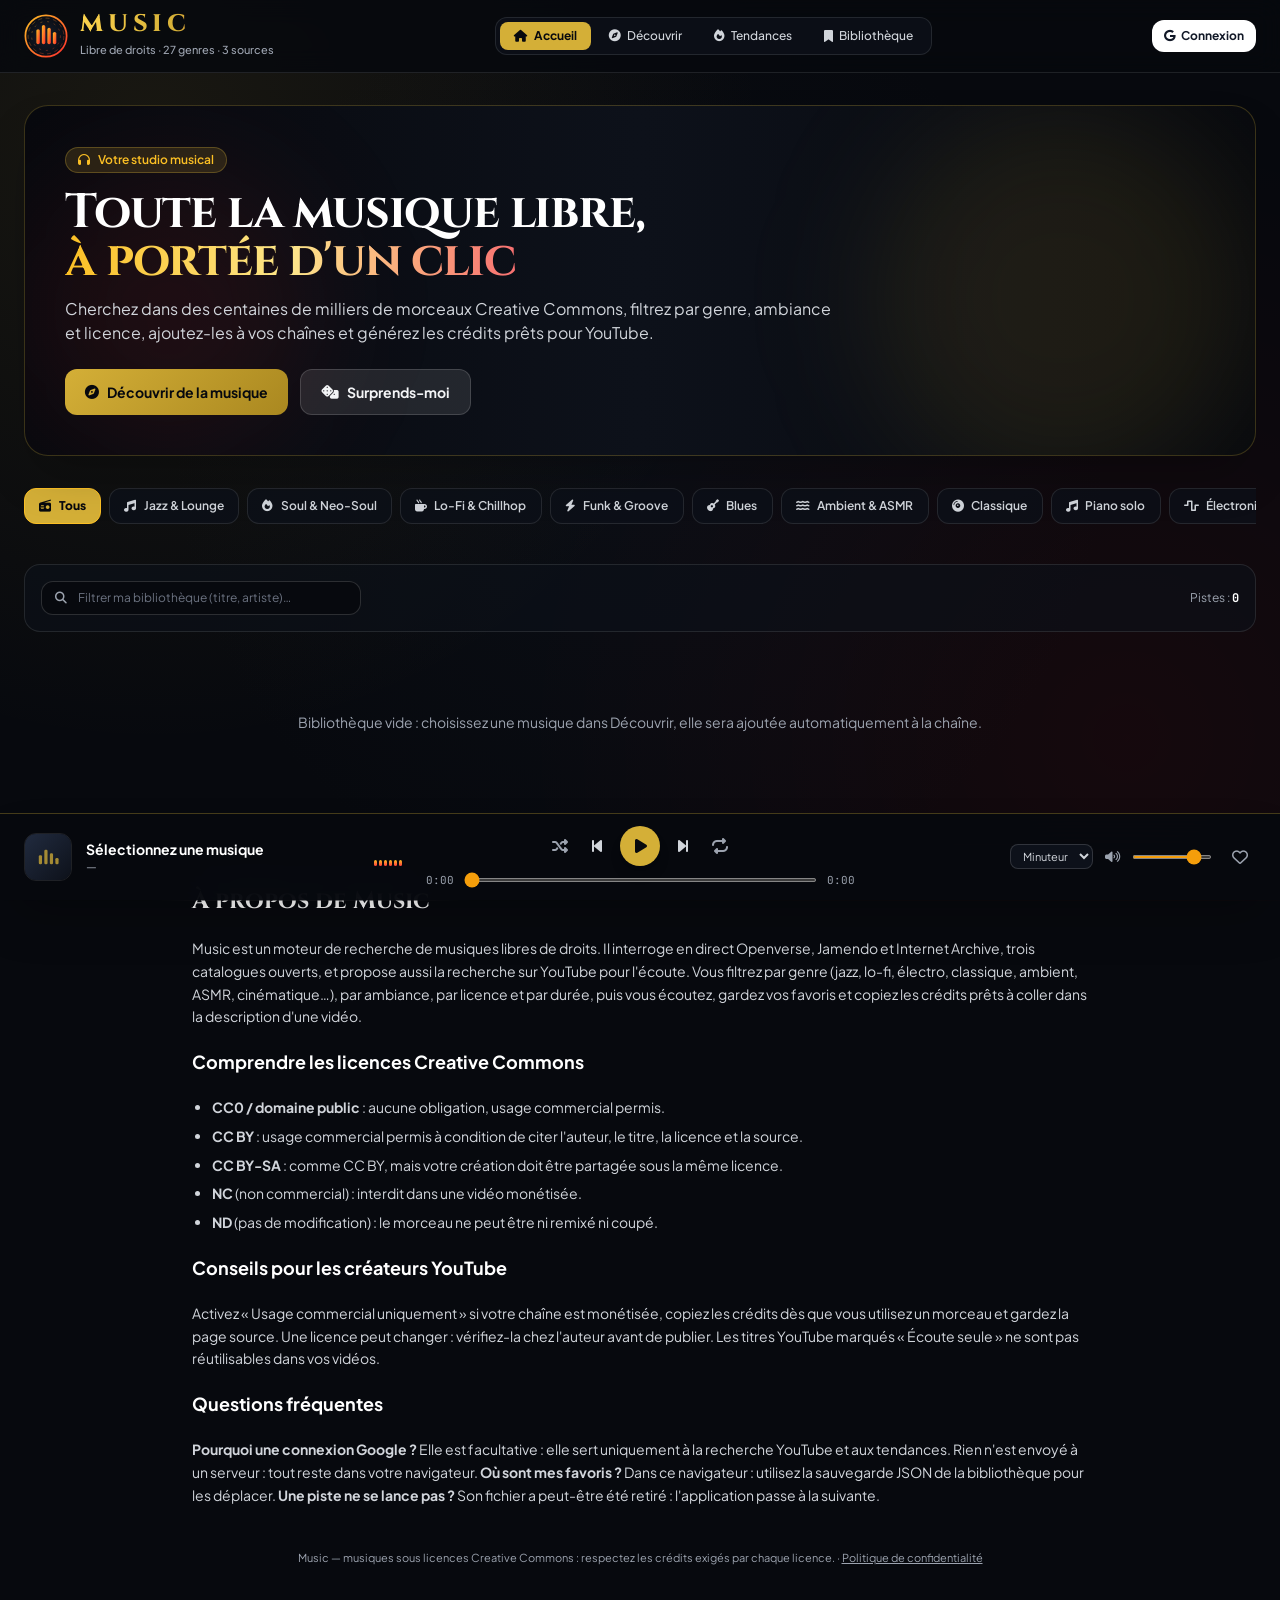
==== index.html @ f610d548 "Add files via upload" ====
<!DOCTYPE html>
<html lang="fr" class="dark">
<head>
<meta charset="UTF-8">
<meta name="viewport" content="width=device-width, initial-scale=1.0">
<meta name="google-adsense-account" content="ca-pub-3266873353292561">
<title>Music — Hub musical sans droits</title>
<meta name="description" content="Music : recherche pro de musiques libres de droits (Openverse, Jamendo, Internet Archive), 27 genres, bibliothèque, crédits YouTube et gestion de chaînes.">
<link rel="canonical" href="https://haykellaouiti-collab.github.io/music/">
<meta property="og:type" content="website">
<meta property="og:title" content="Music — Hub musical sans droits">
<meta property="og:description" content="Recherche de musiques libres de droits en français, arabe et anglais : Openverse, Jamendo, Internet Archive, crédits YouTube prêts à copier.">
<meta property="og:url" content="https://haykellaouiti-collab.github.io/music/">
<link rel="icon" href="data:image/svg+xml,%3Csvg xmlns='http://www.w3.org/2000/svg' viewBox='0 0 64 64'%3E%3Cdefs%3E%3ClinearGradient id='g' x1='0' y1='0' x2='1' y2='1'%3E%3Cstop offset='0' stop-color='%23FBBF24'/%3E%3Cstop offset='1' stop-color='%23FF2D2D'/%3E%3C/linearGradient%3E%3C/defs%3E%3Ccircle cx='32' cy='32' r='30' fill='%230D111A' stroke='url(%23g)' stroke-width='4'/%3E%3Crect x='19' y='28' width='5' height='16' rx='2.5' fill='url(%23g)'/%3E%3Crect x='29.5' y='18' width='5' height='26' rx='2.5' fill='url(%23g)'/%3E%3Crect x='40' y='24' width='5' height='20' rx='2.5' fill='url(%23g)'/%3E%3C/svg%3E">
<link rel="stylesheet" href="tailwind.css">
<link rel="preconnect" href="https://fonts.googleapis.com">
<link rel="preconnect" href="https://fonts.gstatic.com" crossorigin>
<link href="https://fonts.googleapis.com/css2?family=Cinzel:wght@600;700;800&family=JetBrains+Mono:wght@400;500;600&family=Plus+Jakarta+Sans:wght@300;400;500;600;700;800&display=swap" rel="stylesheet">
<link rel="stylesheet" href="https://cdnjs.cloudflare.com/ajax/libs/font-awesome/6.5.1/css/all.min.css">
<script src="https://accounts.google.com/gsi/client" async defer></script>
<style>
body{background-color:#07090E;color:#F3F4F6;
  background-image:radial-gradient(circle at 12% 15%,rgba(212,175,55,.09) 0%,transparent 45%),radial-gradient(circle at 88% 82%,rgba(255,0,0,.06) 0%,transparent 45%),radial-gradient(circle at 50% 50%,rgba(30,41,59,.15) 0%,transparent 60%);
  background-attachment:fixed;}
.glass-card{background:rgba(22,29,43,.75);backdrop-filter:blur(14px);-webkit-backdrop-filter:blur(14px);border:1px solid rgba(255,255,255,.08);transition:all .25s ease}
.glass-card:hover{border-color:rgba(212,175,55,.4);transform:translateY(-2px);box-shadow:0 15px 35px -10px rgba(0,0,0,.7)}
.glass-card.is-current{border-color:rgba(212,175,55,.7);box-shadow:0 0 0 1px rgba(212,175,55,.35),0 15px 35px -10px rgba(212,175,55,.2)}
.btn-youtube{background:linear-gradient(135deg,#FF0000,#C80000);box-shadow:0 4px 15px rgba(255,0,0,.25);transition:all .2s}
.btn-youtube:hover{background:linear-gradient(135deg,#FF1A1A,#E00000);transform:scale(1.02)}
.btn-gold{background:linear-gradient(135deg,#D4AF37,#AA8820);color:#07090E;transition:all .2s}
.btn-gold:hover{filter:brightness(1.1);transform:translateY(-1px)}
::-webkit-scrollbar{width:6px;height:6px}::-webkit-scrollbar-track{background:#07090E}::-webkit-scrollbar-thumb{background:#212B3F;border-radius:9999px}::-webkit-scrollbar-thumb:hover{background:#D4AF37}
.noscroll{scrollbar-width:none}.noscroll::-webkit-scrollbar{display:none}
/* Logo animé */
.logo-disc{animation:spin 9s linear infinite;transform-origin:32px 32px}
.playing .logo-disc{animation-duration:2.4s}
.eq-bar{transform-box:fill-box;transform-origin:center bottom;animation:eq 1.1s ease-in-out infinite}
.eq-bar:nth-child(2){animation-delay:.2s}.eq-bar:nth-child(3){animation-delay:.45s}.eq-bar:nth-child(4){animation-delay:.1s}
@keyframes spin{to{transform:rotate(360deg)}}
@keyframes eq{0%,100%{transform:scaleY(.35)}50%{transform:scaleY(1)}}
/* Visualiseur */
.viz{display:flex;align-items:flex-end;gap:2px;height:18px}
.viz i{display:block;width:3px;border-radius:2px;background:linear-gradient(#FBBF24,#FF3B3B);height:30%;animation:eq 1s ease-in-out infinite;animation-play-state:paused}
.viz i:nth-child(2n){animation-duration:.8s}.viz i:nth-child(3n){animation-duration:1.3s}.viz i:nth-child(4n){animation-delay:.25s}
.is-playing .viz i{animation-play-state:running}
.skeleton{background:linear-gradient(90deg,#161D2B 25%,#212B3F 50%,#161D2B 75%);background-size:200% 100%;animation:sk 1.3s infinite}
@keyframes sk{to{background-position:-200% 0}}
.fade-in{animation:fi .35s ease both}@keyframes fi{from{opacity:0;transform:translateY(8px)}to{opacity:1;transform:none}}
.chip{padding:.5rem .9rem;border-radius:.75rem;font-size:.75rem;font-weight:600;white-space:nowrap;display:inline-flex;align-items:center;gap:.45rem;cursor:pointer;border:1px solid rgba(255,255,255,.1);background:rgba(13,17,26,.8);color:#d1d5db;transition:all .2s}
.chip:hover{color:#fff;border-color:rgba(212,175,55,.45)}
.chip.on{background:#D4AF37;border-color:#FBBF24;color:#07090E;font-weight:800}
.chip.mood.on{background:#FF3B3B;border-color:#FF6B6B;color:#fff}
.pill{font-size:.7rem;padding:.35rem .7rem;border-radius:9999px;border:1px solid rgba(255,255,255,.12);cursor:pointer;display:inline-flex;align-items:center;gap:.4rem;color:#d1d5db}
.pill.on{background:rgba(16,185,129,.15);border-color:rgba(16,185,129,.5);color:#6ee7b7}
input[type=range]{accent-color:#f59e0b}
</style>
</head>
<body class="min-h-screen flex flex-col antialiased selection:bg-gold-500 selection:text-obsidian-950 pb-32">

<div id="toast-container" class="fixed top-24 right-5 z-[90] flex flex-col gap-2 max-w-sm w-full pointer-events-none px-4 sm:px-0"></div>

<!-- HEADER -->
<header class="sticky top-0 z-40 border-b border-white/10 bg-obsidian-950/85 backdrop-blur-md">
  <div class="max-w-7xl mx-auto px-4 sm:px-6 py-3 flex items-center justify-between gap-4">
    <div class="flex items-center gap-3 shrink-0" id="brand">
      <svg id="logo" class="w-11 h-11" viewBox="0 0 64 64" aria-label="Logo Music">
        <defs>
          <linearGradient id="lg" x1="0" y1="0" x2="1" y2="1"><stop offset="0" stop-color="#FBBF24"/><stop offset="1" stop-color="#FF2D2D"/></linearGradient>
          <radialGradient id="lbg" cx=".5" cy=".5" r=".6"><stop offset="0" stop-color="#161D2B"/><stop offset="1" stop-color="#07090E"/></radialGradient>
        </defs>
        <circle cx="32" cy="32" r="30" fill="url(#lbg)" stroke="url(#lg)" stroke-width="2.5"/>
        <g class="logo-disc" fill="none" stroke="url(#lg)" stroke-opacity=".45" stroke-width="1">
          <circle cx="32" cy="32" r="26" stroke-dasharray="6 5"/><circle cx="32" cy="32" r="21" stroke-dasharray="3 7"/>
        </g>
        <g fill="url(#lg)">
          <rect class="eq-bar" x="18" y="22" width="5" height="22" rx="2.5"/>
          <rect class="eq-bar" x="26" y="16" width="5" height="28" rx="2.5"/>
          <rect class="eq-bar" x="34" y="20" width="5" height="24" rx="2.5"/>
          <rect class="eq-bar" x="42" y="26" width="5" height="18" rx="2.5"/>
        </g>
      </svg>
      <div>
        <span class="font-display font-extrabold text-2xl tracking-[0.2em] text-transparent bg-clip-text bg-gradient-to-r from-gold-300 via-gold-500 to-red-500 block leading-none">MUSIC</span>
        <span class="text-[11px] text-gray-400 font-medium">Libre de droits · 27 genres · 3 sources</span>
      </div>
    </div>

    <nav id="nav-desktop" class="hidden md:flex items-center gap-1 p-1 bg-obsidian-900/80 border border-white/10 rounded-xl"></nav>

    <div class="flex items-center gap-2.5 shrink-0">
      <div id="admin-actions" class="hidden items-center gap-2.5">
        <div class="hidden lg:flex flex-col text-right pr-2 border-r border-white/10">
          <span class="text-[10px] text-gray-400 uppercase tracking-wider">Écoutes</span>
          <span class="font-mono text-xs font-bold text-emerald-400" id="header-subs-total">0</span>
        </div>
        <button onclick="openChannelModal()" class="btn-gold px-3 py-2 rounded-xl text-xs font-bold flex items-center gap-1.5">
          <i class="fa-solid fa-plus" aria-hidden="true"></i><span class="hidden sm:inline">Chaîne</span>
        </button>
      </div>
      <div id="user-area" class="hidden items-center gap-2"></div>
    </div>
  </div>
  <div id="nav-mobile" class="md:hidden flex items-center justify-around border-t border-white/10 px-2 py-2 bg-obsidian-950 text-xs"></div>
</header>

<main class="flex-grow max-w-7xl w-full mx-auto px-4 sm:px-6 py-8">

<!-- ACCUEIL -->
<section id="tab-home" class="space-y-8">
  <div class="relative rounded-3xl p-6 sm:p-10 border border-gold-500/25 bg-gradient-to-r from-obsidian-950 via-obsidian-900 to-obsidian-950 overflow-hidden shadow-2xl">
    <div class="absolute top-0 right-0 w-96 h-96 bg-gold-500/10 rounded-full blur-3xl pointer-events-none"></div>
    <div class="absolute bottom-0 left-0 w-72 h-72 bg-red-600/10 rounded-full blur-3xl pointer-events-none"></div>
    <div class="relative z-10 max-w-3xl">
      <div class="inline-flex items-center gap-2 px-3 py-1 rounded-full bg-gold-500/15 border border-gold-500/30 text-gold-400 text-xs font-semibold mb-4"><i class="fa-solid fa-headphones" aria-hidden="true"></i> Votre studio musical</div>
      <h1 class="font-display text-3xl sm:text-5xl font-bold text-white tracking-tight leading-tight mb-3">Toute la musique libre,<br><span class="text-transparent bg-clip-text bg-gradient-to-r from-gold-400 via-amber-200 to-red-400">à portée d'un clic</span></h1>
      <p class="text-gray-300 text-sm sm:text-base leading-relaxed mb-6">Cherchez dans des centaines de milliers de morceaux Creative Commons, filtrez par genre, ambiance et licence, ajoutez-les à vos chaînes et générez les crédits prêts pour YouTube.</p>
      <div class="flex flex-wrap gap-3">
        <button onclick="switchTab('discover')" class="btn-gold px-5 py-3 rounded-xl text-sm font-bold flex items-center gap-2"><i class="fa-solid fa-compass" aria-hidden="true"></i> Découvrir de la musique</button>
        <button onclick="surpriseMe()" class="px-5 py-3 rounded-xl text-sm font-bold flex items-center gap-2 bg-white/10 hover:bg-white/15 border border-white/15"><i class="fa-solid fa-dice" aria-hidden="true"></i> Surprends-moi</button>
      </div>
    </div>
  </div>

  <div class="flex items-center gap-2 overflow-x-auto pb-2 noscroll" id="home-genres"></div>

  <div class="flex flex-col sm:flex-row items-center justify-between gap-4 p-4 rounded-2xl bg-obsidian-900/60 border border-white/10">
    <div class="relative w-full sm:w-80">
      <i class="fa-solid fa-magnifying-glass text-gray-400 absolute left-3.5 top-1/2 -translate-y-1/2 text-xs" aria-hidden="true"></i>
      <input id="home-search" aria-label="Filtrer ma bibliothèque" type="text" oninput="renderHome()" placeholder="Filtrer ma bibliothèque (titre, artiste)…" class="w-full pl-9 pr-4 py-2 rounded-xl bg-obsidian-950 border border-white/15 text-white placeholder-gray-500 text-xs focus:outline-none focus:border-gold-500">
    </div>
    <div class="flex items-center gap-4 text-xs text-gray-400">
      <span>Pistes : <strong class="text-white font-mono" id="home-count">0</strong></span>
      <button id="home-online-btn" onclick="exploreGenreOnline()" class="btn-gold px-3 py-1.5 rounded-lg font-bold text-[11px]"><i class="fa-solid fa-earth-europe mr-1" aria-hidden="true"></i> Explorer ce genre en ligne</button>
    </div>
  </div>
  <div id="home-grid" class="grid grid-cols-1 md:grid-cols-2 lg:grid-cols-3 gap-6"></div>
</section>

<!-- DÉCOUVRIR -->
<section id="tab-discover" class="hidden space-y-6">
  <div class="rounded-3xl p-6 sm:p-8 border border-white/10 bg-obsidian-900/80 space-y-5">
    <div class="flex flex-col md:flex-row md:items-end justify-between gap-4">
      <div>
        <div class="inline-flex items-center gap-2 px-3 py-1 rounded-full bg-emerald-500/15 border border-emerald-500/30 text-emerald-400 text-xs font-semibold mb-2"><i class="fa-solid fa-globe" aria-hidden="true"></i> Recherche multi-sources en direct</div>
        <h2 class="font-display text-2xl sm:text-3xl font-bold text-white">Découvrir</h2>
        <p class="text-xs text-gray-400 mt-1">Les résultats viennent en direct des catalogues ouverts. Vérifiez toujours la licence avant publication.</p>
      </div>
      <div class="flex gap-2">
        <button onclick="surpriseMe()" class="px-4 py-2.5 rounded-xl text-xs font-bold bg-white/10 hover:bg-white/15 border border-white/15 flex items-center gap-2"><i class="fa-solid fa-dice" aria-hidden="true"></i> Surprends-moi</button>
        <button onclick="openYTMusic()" class="px-4 py-2.5 rounded-xl text-xs font-bold bg-red-600/15 hover:bg-red-600 text-red-400 hover:text-white border border-red-500/30 flex items-center gap-2"><i class="fa-brands fa-youtube" aria-hidden="true"></i> Ouvrir dans YouTube Music</button>
        <button onclick="openImportModal()" class="btn-gold px-4 py-2.5 rounded-xl font-bold text-xs flex items-center gap-2"><i class="fa-solid fa-link" aria-hidden="true"></i> Importer une URL</button>
      </div>
    </div>

    <form onsubmit="event.preventDefault();runSearch(true)" class="flex gap-2">
      <div class="relative flex-1">
        <i class="fa-solid fa-magnifying-glass text-gray-400 absolute left-4 top-1/2 -translate-y-1/2 text-sm" aria-hidden="true"></i>
        <input id="q" aria-label="Rechercher une musique" type="search" list="q-hist" autocomplete="off" placeholder="Instrument, ambiance, artiste, titre… (ex : piano rain, saxophone, 80s synth)" class="w-full pl-11 pr-4 py-3.5 rounded-2xl bg-obsidian-950 border border-white/15 text-white placeholder-gray-500 text-sm focus:outline-none focus:border-gold-500">
        <datalist id="q-hist"></datalist>
      </div>
      <button class="btn-gold px-6 rounded-2xl font-bold text-sm flex items-center gap-2"><i class="fa-solid fa-magnifying-glass" aria-hidden="true"></i><span class="hidden sm:inline">Rechercher</span></button>
    </form>

    <div>
      <div class="text-[10px] uppercase tracking-wider text-gray-400 mb-2 font-semibold">Langue des chansons</div>
      <div id="lang-chips" class="flex flex-wrap gap-2"></div>
    </div>
    <div>
      <div class="text-[10px] uppercase tracking-wider text-gray-400 mb-2 font-semibold">Genres</div>
      <div id="genre-chips" class="flex flex-wrap gap-2"></div>
    </div>
    <div>
      <div class="text-[10px] uppercase tracking-wider text-gray-400 mb-2 font-semibold">Ambiances</div>
      <div id="mood-chips" class="flex flex-wrap gap-2"></div>
    </div>

    <div class="grid grid-cols-2 md:grid-cols-5 gap-3 pt-4 border-t border-white/10 items-end">
      <label class="text-[11px] text-gray-400">Licence
        <select id="f-license" onchange="applyFilters()" class="mt-1 w-full px-3 py-2 rounded-xl bg-obsidian-950 border border-white/15 text-white text-xs">
          <option value="all">Toutes (CC)</option><option value="cc0">CC0 / Domaine public</option><option value="by">CC BY</option><option value="by-sa">CC BY-SA</option>
        </select></label>
      <label class="text-[11px] text-gray-400">Durée min.
        <select id="f-dur" onchange="applyFilters()" class="mt-1 w-full px-3 py-2 rounded-xl bg-obsidian-950 border border-white/15 text-white text-xs">
          <option value="0">Toutes</option><option value="60">&gt; 1 min</option><option value="180">&gt; 3 min</option><option value="600">&gt; 10 min</option><option value="1800">&gt; 30 min</option>
        </select></label>
      <label class="text-[11px] text-gray-400">Tri
        <select id="f-sort" onchange="applyFilters()" class="mt-1 w-full px-3 py-2 rounded-xl bg-obsidian-950 border border-white/15 text-white text-xs">
          <option value="rel">Pertinence (mixte)</option><option value="dur-desc">Plus longs</option><option value="dur-asc">Plus courts</option><option value="title">Titre A→Z</option>
        </select></label>
      <label class="flex items-center gap-2 text-[11px] text-gray-300 cursor-pointer md:col-span-1"><input id="f-commercial" type="checkbox" checked onchange="runSearch(true)" class="rounded"> Usage commercial uniquement <span class="text-gray-400">(décochez pour inclure l'écoute seule sur YouTube)</span></label>
      <div class="flex flex-wrap gap-2 justify-end" id="source-pills"></div>
    </div>
    <details class="text-xs text-gray-400">
      <summary class="cursor-pointer text-gold-400 font-semibold">Réglages des sources (clé Jamendo optionnelle)</summary>
      <div class="mt-3 grid md:grid-cols-2 gap-3">
        <label>Jamendo client_id (gratuit sur developer.jamendo.com)
          <input id="jamendo-key" type="text" placeholder="ex : 1a2b3c4d" onchange="saveSettings()" class="mt-1 w-full px-3 py-2 rounded-xl bg-obsidian-950 border border-white/15 text-white text-xs font-mono"></label>
        <p class="text-[11px] leading-relaxed self-end">Openverse et Internet Archive marchent sans clé. Jamendo ajoute des milliers de morceaux d'artistes indépendants, mais exige une clé, et son usage commercial (chaîne monétisée) demande une licence Jamendo : source désactivée par défaut. Le quota anonyme d'Openverse est limité : en cas d'erreur 429, patientez une minute.</p>
      </div>
    </details>
  </div>

  <div class="flex items-center justify-between text-xs text-gray-400"><div id="search-status">Lancez une recherche ou choisissez un genre.</div><div id="result-count" class="font-mono"></div></div>
  <div id="discover-grid" class="grid grid-cols-1 md:grid-cols-2 xl:grid-cols-3 gap-4"></div>
  <div class="text-center"><button id="more-btn" onclick="runSearch(false)" class="hidden px-6 py-3 rounded-xl bg-white/10 hover:bg-white/15 border border-white/15 text-sm font-bold"><i class="fa-solid fa-angles-down mr-2" aria-hidden="true"></i> Charger plus de résultats</button></div>
</section>

<!-- TENDANCES (écoute et visionnage uniquement) -->
<section id="tab-trending" class="hidden space-y-6">
  <div class="rounded-3xl p-6 sm:p-8 border border-white/10 bg-obsidian-900/80 space-y-4">
    <div class="inline-flex items-center gap-2 px-3 py-1 rounded-full bg-sky-500/15 border border-sky-500/30 text-sky-300 text-xs font-semibold"><i class="fa-solid fa-eye" aria-hidden="true"></i> Écoute et visionnage uniquement</div>
    <h2 class="font-display text-2xl sm:text-3xl font-bold text-white">Musiques tendance</h2>
    <p class="text-xs text-gray-400 max-w-3xl">Les titres les plus écoutés du moment sur YouTube, par langue. Ils sont lus dans le lecteur officiel YouTube : ils ne sont jamais ajoutés à vos chaînes ni à votre bibliothèque, et ne peuvent pas être réutilisés dans vos vidéos.</p>
    <div id="trend-lang" class="flex flex-wrap gap-2"></div>
  </div>
  <div id="trend-status" class="text-xs text-gray-400"></div>
  <div id="trend-grid" class="grid grid-cols-1 md:grid-cols-2 xl:grid-cols-3 gap-4"></div>
  <div class="text-center"><button id="trend-more" onclick="loadTrending(false)" class="hidden px-6 py-3 rounded-xl bg-white/10 hover:bg-white/15 border border-white/15 text-sm font-bold"><i class="fa-solid fa-angles-down mr-2" aria-hidden="true"></i> Charger plus</button></div>
</section>

<!-- BIBLIOTHÈQUE -->
<section id="tab-library" class="hidden space-y-6">
  <div class="rounded-3xl p-6 sm:p-8 border border-white/10 bg-obsidian-900/80">
    <div class="flex flex-col md:flex-row md:items-center justify-between gap-4">
      <div>
        <h2 class="font-display text-2xl sm:text-3xl font-bold text-white">Ma Bibliothèque</h2>
        <p class="text-xs text-gray-400 mt-1">Favoris, pistes placées dans vos chaînes, crédits et sauvegarde.</p>
      </div>
      <div class="flex flex-wrap gap-2">
        <button onclick="copyAllCredits()" class="btn-gold px-4 py-2.5 rounded-xl text-xs font-bold"><i class="fa-solid fa-copy mr-1.5" aria-hidden="true"></i> Crédits YouTube</button>
        <button onclick="exportBackup()" class="px-4 py-2.5 rounded-xl text-xs font-bold bg-white/10 hover:bg-white/15"><i class="fa-solid fa-download mr-1.5" aria-hidden="true"></i> Sauvegarde JSON</button>
        <label class="px-4 py-2.5 rounded-xl text-xs font-bold bg-white/10 hover:bg-white/15 cursor-pointer"><i class="fa-solid fa-upload mr-1.5" aria-hidden="true"></i> Restaurer<input type="file" accept="application/json" class="hidden" onchange="importBackup(this)"></label>
      </div>
    </div>
    <div class="flex gap-2 mt-5" id="lib-tabs"></div>
  </div>
  <div id="library-grid" class="grid grid-cols-1 md:grid-cols-2 xl:grid-cols-3 gap-4"></div>
</section>

<!-- CHAÎNES -->
<section id="tab-channels" class="hidden space-y-8">
  <div class="rounded-3xl p-6 sm:p-8 border border-white/10 bg-obsidian-900/80">
    <div class="flex flex-col md:flex-row md:items-center justify-between gap-4 pb-6 border-b border-white/10">
      <div>
        <h2 class="font-display text-2xl sm:text-3xl font-bold text-white">Mes Chaînes YouTube</h2>
        <p class="text-xs text-gray-300 mt-1 max-w-2xl">Le paramètre <code class="text-gold-400 bg-black/40 px-1 rounded font-mono text-[11px]">?sub_confirmation=1</code> est ajouté automatiquement aux liens.</p>
      </div>
      <button onclick="openChannelModal()" class="btn-gold font-bold text-xs px-4 py-2.5 rounded-xl flex items-center gap-2"><i class="fa-solid fa-plus" aria-hidden="true"></i> Ajouter une chaîne</button>
    </div>
    <div class="grid grid-cols-1 sm:grid-cols-3 gap-4 mt-6">
      <div class="p-4 rounded-2xl bg-obsidian-950/70 border border-white/10"><span class="text-[10px] text-gray-400 uppercase tracking-wider block">Chaînes</span><span class="text-2xl font-bold font-mono text-white" id="kpi-channel-count">0</span></div>
      <div class="p-4 rounded-2xl bg-obsidian-950/70 border border-white/10"><span class="text-[10px] text-gray-400 uppercase tracking-wider block">Vidéos lancées</span><span class="text-2xl font-bold font-mono text-emerald-400" id="kpi-subs-gained">+0</span></div>
      <div class="p-4 rounded-2xl bg-obsidian-950/70 border border-white/10"><span class="text-[10px] text-gray-400 uppercase tracking-wider block">Audience estimée</span><span class="text-2xl font-bold font-mono text-gold-400" id="kpi-audience-total">0</span></div>
    </div>
  </div>
  <div class="rounded-3xl p-6 sm:p-8 border border-gold-500/30 bg-obsidian-900/80 space-y-5">
    <div>
      <h3 class="font-display text-xl font-bold text-white">Réglages du réseau (administrateur)</h3>
      <p class="text-xs text-gray-400 mt-1">Ces réglages sont enregistrés dans ce navigateur. Pour qu'ils s'appliquent à vos visiteurs, cliquez sur « Exporter la configuration » et déposez <code class="text-gold-400">music_config.json</code> à côté de la page.</p>
    </div>
    <div class="grid md:grid-cols-2 gap-4 text-xs text-gray-300">
      <label>Client ID Google OAuth
        <input id="cfg-client" placeholder="1234567890-abc.apps.googleusercontent.com" class="mt-1 w-full px-3 py-2.5 rounded-xl bg-obsidian-950 border border-white/15 text-white font-mono text-[11px]"></label>
      <label>E-mails administrateurs (séparés par des virgules)
        <input id="cfg-admins" placeholder="vous@gmail.com" class="mt-1 w-full px-3 py-2.5 rounded-xl bg-obsidian-950 border border-white/15 text-white text-xs"></label>
      <label>Chaîne cible : celle où s'intègrent les musiques choisies
        <select id="cfg-target" class="mt-1 w-full px-3 py-2.5 rounded-xl bg-obsidian-950 border border-white/15 text-white text-xs"></select></label>
      <label>Vidéo de la chaîne proposée à chaque choix (URL ou ID)
        <input id="cfg-video" placeholder="https://www.youtube.com/watch?v=…" class="mt-1 w-full px-3 py-2.5 rounded-xl bg-obsidian-950 border border-white/15 text-white text-xs"></label>
      <label>Clé API YouTube (facultatif, restreinte à votre domaine)
        <input id="cfg-ytkey" class="mt-1 w-full px-3 py-2.5 rounded-xl bg-obsidian-950 border border-white/15 text-white font-mono text-[11px]"></label>
      <label>AdSense : ID éditeur (ca-pub-…)
        <input id="cfg-adpub" placeholder="ca-pub-1234567890123456" class="mt-1 w-full px-3 py-2.5 rounded-xl bg-obsidian-950 border border-white/15 text-white font-mono text-[11px]"></label>
      <label>AdSense : ID du bloc d'annonce (slot)
        <input id="cfg-adslot" placeholder="1234567890" class="mt-1 w-full px-3 py-2.5 rounded-xl bg-obsidian-950 border border-white/15 text-white font-mono text-[11px]"></label>
      <label class="flex items-center gap-2"><input id="cfg-login" type="checkbox" class="rounded"> Connexion Google obligatoire <span class="text-amber-300">(déconseillé : AdSense ne verrait que la porte d'accès)</span></label>
      <label class="flex items-center gap-2"><input id="cfg-sub" type="checkbox" class="rounded"> Abonnement au réseau obligatoire <span class="text-amber-300">(déconseillé : interdit par les règles de l'API YouTube)</span></label>
    </div>
    <div class="flex flex-wrap gap-3">
      <button onclick="saveConfig()" class="btn-gold px-5 py-2.5 rounded-xl text-xs font-bold"><i class="fa-solid fa-floppy-disk mr-1.5" aria-hidden="true"></i> Enregistrer</button>
      <button onclick="exportConfig()" class="bg-emerald-600 hover:bg-emerald-500 text-white px-5 py-2.5 rounded-xl text-xs font-bold"><i class="fa-solid fa-file-export mr-1.5" aria-hidden="true"></i> Exporter la configuration</button>
    </div>
    <details class="text-xs text-gray-400"><summary class="cursor-pointer text-gold-400 font-semibold">Comment obtenir le Client ID Google ?</summary>
      <ol class="list-decimal ml-5 mt-2 space-y-1 leading-relaxed">
        <li>Console Google Cloud → créer un projet → « API et services » → activer <b>YouTube Data API v3</b>.</li>
        <li>Écran de consentement OAuth → ajouter le champ d'application <code>.../auth/youtube</code> (sensible).</li>
        <li>Identifiants → créer un « ID client OAuth » de type <b>Application Web</b>, avec pour origine JavaScript autorisée l'adresse exacte de votre site (https://… ou http://localhost). Le fichier ouvert directement (file://) ne fonctionne pas.</li>
        <li>Collez l'ID ci-dessus, ajoutez votre e-mail administrateur, enregistrez, puis exportez la configuration.</li>
        <li>Verrouillé dehors ? Ajoutez <code>#reset</code> à l'adresse pour effacer les réglages de ce navigateur, ou <code>#admin</code> tant qu'aucune configuration complète n'existe.</li>
      </ol></details>
  </div>
  <div id="channels-grid" class="grid grid-cols-1 md:grid-cols-2 gap-6"></div>
</section>

<!-- STATS -->
<section id="tab-stats" class="hidden space-y-8">
  <div class="grid grid-cols-1 sm:grid-cols-2 lg:grid-cols-4 gap-4">
    <div class="rounded-3xl p-6 bg-obsidian-900/80 border border-white/10"><span class="text-[11px] uppercase tracking-wider text-gray-400 font-semibold block mb-1">Vidéos chaîne lancées</span><span class="text-3xl font-extrabold font-mono text-emerald-400" id="stats-total-subs">+0</span></div>
    <div class="rounded-3xl p-6 bg-obsidian-900/80 border border-white/10"><span class="text-[11px] uppercase tracking-wider text-gray-400 font-semibold block mb-1">Pistes en bibliothèque</span><span class="text-3xl font-extrabold font-mono text-gold-400" id="stats-tracks">0</span></div>
    <div class="rounded-3xl p-6 bg-obsidian-900/80 border border-white/10"><span class="text-[11px] uppercase tracking-wider text-gray-400 font-semibold block mb-1">Écoutes lancées</span><span class="text-3xl font-extrabold font-mono text-sky-400" id="stats-total-plays">0</span></div>
    <div class="rounded-3xl p-6 bg-obsidian-900/80 border border-white/10"><span class="text-[11px] uppercase tracking-wider text-gray-400 font-semibold block mb-1">Contacts e-mail</span><span class="text-3xl font-extrabold font-mono text-white" id="stats-subscribers-count">0</span></div>
  </div>
  <div class="grid grid-cols-1 lg:grid-cols-12 gap-6">
    <div class="lg:col-span-7 rounded-3xl p-6 sm:p-7 bg-obsidian-900/80 border border-white/10">
      <h3 class="font-display text-lg font-bold text-white mb-4">Pistes par chaîne</h3>
      <div id="stats-bars" class="space-y-3.5"></div>
    </div>
    <div class="lg:col-span-5 rounded-3xl p-6 sm:p-7 bg-obsidian-900/80 border border-gold-500/30 flex flex-col justify-between">
      <div>
        <h3 class="font-display text-lg font-bold text-white mb-2">Alertes nouvelles sorties</h3>
        <p class="text-xs text-gray-300 mb-4">Collectez les e-mails des auditeurs (stockés localement dans votre navigateur).</p>
        <form onsubmit="handleNewsletterSubmit(event)" class="space-y-3">
          <input type="email" id="newsletter-email" required placeholder="auditeur@exemple.com" class="w-full px-3.5 py-2.5 rounded-xl bg-obsidian-950 border border-white/15 text-white text-xs focus:outline-none focus:border-gold-500">
          <button class="w-full btn-gold font-bold text-xs py-2.5 rounded-xl">S'inscrire aux alertes</button>
        </form>
      </div>
      <button onclick="exportSubscribersCSV()" class="mt-6 w-full py-2.5 rounded-xl bg-white/10 hover:bg-white/15 text-xs font-bold"><i class="fa-solid fa-download text-gold-400 mr-2" aria-hidden="true"></i>Télécharger les e-mails (.CSV)</button>
    </div>
  </div>
</section>
<section id="about" class="max-w-4xl mx-auto mt-16 pt-10 border-t border-white/10 text-sm text-gray-300 leading-relaxed space-y-5">
  <h2 class="font-display text-2xl font-bold text-white">À propos de Music</h2>
  <p>Music est un moteur de recherche de musiques libres de droits. Il interroge en direct Openverse, Jamendo et Internet Archive, trois catalogues ouverts, et propose aussi la recherche sur YouTube pour l'écoute. Vous filtrez par genre (jazz, lo-fi, électro, classique, ambient, ASMR, cinématique…), par ambiance, par licence et par durée, puis vous écoutez, gardez vos favoris et copiez les crédits prêts à coller dans la description d'une vidéo.</p>
  <h3 class="text-lg font-bold text-white">Comprendre les licences Creative Commons</h3>
  <ul class="list-disc ml-5 space-y-1.5">
    <li><b>CC0 / domaine public</b> : aucune obligation, usage commercial permis.</li>
    <li><b>CC BY</b> : usage commercial permis à condition de citer l'auteur, le titre, la licence et la source.</li>
    <li><b>CC BY-SA</b> : comme CC BY, mais votre création doit être partagée sous la même licence.</li>
    <li><b>NC</b> (non commercial) : interdit dans une vidéo monétisée.</li>
    <li><b>ND</b> (pas de modification) : le morceau ne peut être ni remixé ni coupé.</li>
  </ul>
  <h3 class="text-lg font-bold text-white">Conseils pour les créateurs YouTube</h3>
  <p>Activez « Usage commercial uniquement » si votre chaîne est monétisée, copiez les crédits dès que vous utilisez un morceau et gardez la page source. Une licence peut changer : vérifiez-la chez l'auteur avant de publier. Les titres YouTube marqués « Écoute seule » ne sont pas réutilisables dans vos vidéos.</p>
  <h3 class="text-lg font-bold text-white">Questions fréquentes</h3>
  <p><b>Pourquoi une connexion Google ?</b> Elle est facultative : elle sert uniquement à la recherche YouTube et aux tendances. Rien n'est envoyé à un serveur : tout reste dans votre navigateur. <b>Où sont mes favoris ?</b> Dans ce navigateur : utilisez la sauvegarde JSON de la bibliothèque pour les déplacer. <b>Une piste ne se lance pas ?</b> Son fichier a peut-être été retiré : l'application passe à la suivante.</p>
</section>
</main>

<!-- LECTEUR YOUTUBE (visible, conforme aux règles de YouTube) -->
<div id="yt-dock" class="hidden fixed left-4 bottom-40 md:bottom-24 z-40 w-72 rounded-2xl bg-obsidian-900 border border-red-500/40 shadow-2xl overflow-hidden">
  <div class="flex items-center justify-between px-3 py-1.5 border-b border-white/10 text-[10px] uppercase tracking-wider text-red-400 font-semibold"><span><i class="fa-brands fa-youtube mr-1" aria-hidden="true"></i>YouTube Music</span><button onclick="stopYT()" class="text-gray-400 hover:text-white" aria-label="Fermer"><i class="fa-solid fa-xmark" aria-hidden="true"></i></button></div>
  <div id="yt-holder" class="aspect-video bg-black"></div>
</div>

<footer class="max-w-7xl mx-auto w-full px-4 sm:px-6 pb-8 text-center text-[11px] text-gray-400 space-y-3">
  <div id="ad-slot" class="hidden"></div>
  <p>Music — musiques sous licences Creative Commons : respectez les crédits exigés par chaque licence. · <a href="privacy.html" target="_blank" rel="noopener" class="underline hover:text-gold-400">Politique de confidentialité</a></p>
</footer>

<!-- LECTEUR -->
<aside id="player" class="fixed bottom-0 left-0 right-0 z-40 bg-obsidian-950/95 border-t border-gold-500/30 backdrop-blur-xl px-4 py-3 sm:px-6 shadow-2xl flex flex-col md:flex-row items-center justify-between gap-3">
  <div class="flex items-center gap-3.5 w-full md:w-1/3 min-w-0">
    <img id="p-cover" alt="" class="w-12 h-12 rounded-xl object-cover border border-white/10">
    <div class="min-w-0 flex-1">
      <div class="flex items-center gap-2"><h4 id="p-title" class="text-sm font-bold text-white truncate">Sélectionnez une musique</h4><span id="p-genre" class="text-[10px] font-mono px-1.5 py-0.5 rounded bg-white/10 text-gold-400 hidden"></span></div>
      <p id="p-artist" class="text-xs text-gray-400 truncate">—</p>
      <span id="p-sub" class="text-[11px] text-gold-400/90 truncate block"></span>
    </div>
    <div class="viz hidden sm:flex"><i></i><i></i><i></i><i></i><i></i><i></i></div>
  </div>
  <div class="flex flex-col items-center gap-1.5 w-full md:w-2/5">
    <div class="flex items-center gap-3">
      <button id="p-shuf" onclick="toggleShuffle()" title="Aléatoire" aria-label="Lecture aléatoire" class="p-1.5 text-gray-400 hover:text-white"><i class="fa-solid fa-shuffle" aria-hidden="true"></i></button>
      <button onclick="prevTrack()" aria-label="Piste précédente" class="p-1.5 text-gray-300 hover:text-white"><i class="fa-solid fa-backward-step" aria-hidden="true"></i></button>
      <button onclick="togglePlay()" aria-label="Lecture / pause" class="w-10 h-10 rounded-full bg-gold-500 hover:bg-gold-400 text-obsidian-950 flex items-center justify-center shadow-lg"><i id="p-icon" class="fa-solid fa-play ml-0.5"></i></button>
      <button onclick="nextTrack()" aria-label="Piste suivante" class="p-1.5 text-gray-300 hover:text-white"><i class="fa-solid fa-forward-step" aria-hidden="true"></i></button>
      <button id="p-rep" onclick="toggleRepeat()" title="Répéter" aria-label="Répéter" class="p-1.5 text-gray-400 hover:text-white"><i class="fa-solid fa-repeat" aria-hidden="true"></i></button>
    </div>
    <div class="w-full flex items-center gap-2.5 text-[11px] font-mono text-gray-400">
      <span id="p-cur" class="w-10 text-right tabular-nums">0:00</span>
      <input type="range" id="p-seek" aria-label="Position dans le morceau" min="0" max="1000" value="0" oninput="handleSeek(this.value)" class="flex-1 h-1 cursor-pointer">
      <span id="p-dur" class="w-10 tabular-nums">0:00</span>
    </div>
  </div>
  <div class="hidden md:flex items-center justify-end gap-3 w-1/3">
    <select id="p-sleep" onchange="setSleep(this.value)" title="Minuteur de sommeil" class="text-[11px] py-1 px-2 rounded-lg bg-obsidian-900 border border-white/15 text-gray-300">
      <option value="0">Minuteur</option><option value="15">15 min</option><option value="30">30 min</option><option value="60">60 min</option><option value="120">2 h</option>
    </select>
    <i class="fa-solid fa-volume-high text-gray-400 text-xs" aria-hidden="true"></i>
    <input type="range" aria-label="Volume" min="0" max="1" step="0.05" value="0.85" oninput="setVol(this.value)" class="w-20 h-1 cursor-pointer">
    <button onclick="toggleFavCurrent()" id="p-fav" aria-label="Ajouter aux favoris" class="p-2 text-gray-400 hover:text-red-400"><i class="fa-regular fa-heart" aria-hidden="true"></i></button>
  </div>
</aside>

<!-- PORTE D'ACCÈS -->
<div id="auth-gate" class="fixed inset-0 z-[70] hidden items-center justify-center p-4 bg-obsidian-950/98 backdrop-blur-xl overflow-y-auto">
  <div class="max-w-md w-full rounded-3xl border border-gold-500/40 bg-obsidian-900 p-7 sm:p-8 text-center shadow-2xl my-6">
    <div class="w-14 h-14 mx-auto rounded-2xl bg-gradient-to-br from-gold-500/20 to-red-600/20 border border-gold-500/40 flex items-center justify-center text-gold-400 text-2xl mb-3"><i class="fa-solid fa-headphones" aria-hidden="true"></i></div>
    <h2 class="font-display text-2xl font-bold tracking-widest text-transparent bg-clip-text bg-gradient-to-r from-gold-300 to-red-400">MUSIC</h2>
    <p class="text-xs text-gray-300 mt-2 mb-5">Connectez-vous avec Google pour accéder à la musique.</p>
    <ul id="auth-steps" class="text-left text-xs text-gray-200 space-y-3 mb-5"></ul>
    <div class="space-y-3">
      <button id="auth-btn-login" onclick="googleSignIn()" class="w-full py-3.5 rounded-2xl bg-white text-gray-900 font-bold text-sm flex items-center justify-center gap-2.5 hover:bg-gray-100"><i class="fa-brands fa-google" aria-hidden="true"></i> Se connecter avec Google</button>
      <button id="auth-btn-sub" onclick="subscribeNetwork()" class="hidden w-full py-3.5 rounded-2xl btn-youtube text-white font-bold text-sm items-center justify-center gap-2.5"><i class="fa-brands fa-youtube text-lg" aria-hidden="true"></i> S'abonner au réseau en 1 clic</button>
      <button id="auth-btn-verify" onclick="verifySubscriptions()" class="hidden w-full py-2.5 rounded-xl bg-white/10 hover:bg-white/15 text-xs font-semibold">J'ai déjà fait : vérifier mon abonnement</button>
      <button id="auth-btn-admin" onclick="location.hash='admin'" class="hidden w-full py-3 rounded-2xl bg-gold-500 text-obsidian-950 font-bold text-sm"><i class="fa-solid fa-gear mr-2" aria-hidden="true"></i>Je suis l'administrateur : ouvrir et configurer</button>
    </div>
    <p id="auth-msg" class="text-xs mt-4 text-gray-400"></p>
    <p class="text-[11px] text-gray-400 mt-5 leading-relaxed border-t border-white/10 pt-4">Music est un moteur de recherche de musiques libres de droits (Creative Commons) : jazz, lo-fi, électro, classique, ambient et plus de 20 genres, avec crédits prêts à copier pour vos vidéos.</p>
    <p class="text-[10px] text-gray-400 mt-3 leading-relaxed">Google vous demande l'accès à votre profil et à la lecture de YouTube, uniquement pour la recherche et les tendances. Aucune donnée n'est envoyée à un serveur : tout reste dans votre navigateur. <a href="privacy.html" target="_blank" rel="noopener" class="underline hover:text-gold-400">Politique de confidentialité</a></p>
    <button onclick="signOut()" id="auth-signout" class="hidden mt-3 text-[11px] text-gray-400 underline hover:text-gold-400">Changer de compte</button>
  </div>
</div>

<!-- CARTE CHAÎNE (vidéo proposée à chaque choix de musique) -->
<div id="chan-card" class="hidden fixed right-4 bottom-40 md:bottom-24 z-40 w-72 rounded-2xl bg-obsidian-900 border border-gold-500/40 shadow-2xl overflow-hidden"></div>

<!-- MODALE CHAÎNE -->
<div id="channel-modal" class="fixed inset-0 z-50 hidden items-center justify-center p-4 bg-black/85 backdrop-blur-md">
  <div class="bg-obsidian-900 border border-white/15 rounded-3xl max-w-lg w-full p-6 shadow-2xl relative max-h-[92vh] overflow-y-auto">
    <button onclick="closeModal('channel-modal')" class="absolute top-4 right-4 w-8 h-8 rounded-full bg-white/5 hover:bg-white/10 text-gray-400" aria-label="Fermer"><i class="fa-solid fa-xmark" aria-hidden="true"></i></button>
    <h3 id="channel-modal-title" class="text-xl font-bold text-white mb-4">Ajouter une chaîne YouTube</h3>
    <form id="channel-form" onsubmit="saveChannel(event)" class="space-y-4">
      <input type="hidden" id="ch-id">
      <div><label class="block text-xs text-gray-300 mb-1">Nom *</label><input id="ch-name" required class="w-full px-3.5 py-2.5 rounded-xl bg-obsidian-950 border border-white/15 text-white text-xs"></div>
      <div><label class="block text-xs text-gray-300 mb-1">URL, @handle ou identifiant UC… *</label><input id="ch-url" required placeholder="https://www.youtube.com/@MaChaine" class="w-full px-3.5 py-2.5 rounded-xl bg-obsidian-950 border border-white/15 text-white text-xs"></div>
      <div class="grid sm:grid-cols-2 gap-3">
        <div><label class="block text-xs text-gray-300 mb-1">Genre</label><select id="ch-genre" class="w-full px-3.5 py-2.5 rounded-xl bg-obsidian-950 border border-white/15 text-white text-xs"></select></div>
        <div><label class="block text-xs text-gray-300 mb-1">Badge *</label><input id="ch-tag" required class="w-full px-3.5 py-2.5 rounded-xl bg-obsidian-950 border border-white/15 text-white text-xs"></div>
      </div>
      <div><label class="block text-xs text-gray-300 mb-1">Description *</label><textarea id="ch-desc" rows="3" required class="w-full px-3.5 py-2.5 rounded-xl bg-obsidian-950 border border-white/15 text-white text-xs"></textarea></div>
      <div class="flex justify-end gap-3 pt-4 border-t border-white/10"><button type="button" onclick="closeModal('channel-modal')" class="px-4 py-2.5 text-xs text-gray-400 hover:text-white">Annuler</button><button class="btn-gold font-bold text-xs px-5 py-2.5 rounded-xl">Enregistrer</button></div>
    </form>
  </div>
</div>

<!-- MODALE PLACER -->
<div id="place-modal" class="fixed inset-0 z-50 hidden items-center justify-center p-4 bg-black/85 backdrop-blur-md">
  <div class="bg-obsidian-900 border border-white/15 rounded-3xl max-w-md w-full p-6 shadow-2xl">
    <h3 class="text-lg font-bold text-white mb-1">Ajouter à la bibliothèque</h3>
    <p id="place-title" class="text-xs text-gray-400 mb-4 truncate"></p>
    <label class="block text-xs text-gray-300 mb-1">Placer dans la chaîne</label>
    <select id="place-channel" class="w-full px-3.5 py-2.5 rounded-xl bg-obsidian-950 border border-white/15 text-white text-xs mb-5"></select>
    <div class="flex justify-end gap-3"><button onclick="closeModal('place-modal')" class="px-4 py-2.5 text-xs text-gray-400 hover:text-white">Annuler</button><button onclick="confirmPlace()" class="btn-gold font-bold text-xs px-5 py-2.5 rounded-xl">Ajouter</button></div>
  </div>
</div>

<!-- MODALE IMPORT URL -->
<div id="import-modal" class="fixed inset-0 z-50 hidden items-center justify-center p-4 bg-black/85 backdrop-blur-md">
  <div class="bg-obsidian-900 border border-white/15 rounded-3xl max-w-md w-full p-6 shadow-2xl">
    <h3 class="text-lg font-bold text-white mb-1">Importer une vidéo YouTube</h3>
    <p class="text-xs text-gray-400 mb-4">Collez l'URL d'une vidéo dont vous avez vérifié la licence (CC-BY ou autorisation). Elle sera lue dans la fenêtre vidéo.</p>
    <input id="import-url" placeholder="https://www.youtube.com/watch?v=…" class="w-full px-3.5 py-2.5 rounded-xl bg-obsidian-950 border border-white/15 text-white text-xs mb-3">
    <input id="import-title" placeholder="Titre (facultatif)" class="w-full px-3.5 py-2.5 rounded-xl bg-obsidian-950 border border-white/15 text-white text-xs mb-5">
    <div class="flex justify-end gap-3"><button onclick="closeModal('import-modal')" class="px-4 py-2.5 text-xs text-gray-400 hover:text-white">Annuler</button><button onclick="confirmImport()" class="btn-gold font-bold text-xs px-5 py-2.5 rounded-xl">Importer</button></div>
  </div>
</div>

<!-- MODALE VIDÉO -->
<div id="video-modal" class="fixed inset-0 z-50 hidden items-center justify-center p-4 bg-black/90 backdrop-blur-md">
  <div class="bg-obsidian-900 border border-white/15 rounded-3xl max-w-3xl w-full overflow-hidden shadow-2xl">
    <div class="flex items-center justify-between px-5 py-4 border-b border-white/10"><h3 id="video-title" class="text-sm font-bold text-white truncate"></h3><button onclick="closeVideo()" class="w-8 h-8 rounded-lg bg-white/5 hover:bg-white/15 text-gray-400" aria-label="Fermer"><i class="fa-solid fa-xmark" aria-hidden="true"></i></button></div>
    <div class="aspect-video bg-black"><iframe id="video-iframe" class="w-full h-full" src="" title="YouTube" frameborder="0" allow="autoplay; encrypted-media; picture-in-picture" allowfullscreen></iframe></div>
    <div class="p-4 bg-obsidian-950 flex justify-between items-center gap-4"><span class="text-xs text-gray-400">Vérifiez la licence avant toute réutilisation.</span><button onclick="subFromVideo()" class="btn-youtube text-white font-bold text-xs px-5 py-2.5 rounded-xl"><i class="fa-brands fa-youtube mr-1.5" aria-hidden="true"></i> Ouvrir la chaîne</button></div>
  </div>
</div>

<script>
/* =====================================================
   DONNÉES DE BASE
===================================================== */
const PH = "data:image/svg+xml," + encodeURIComponent("<svg xmlns='http://www.w3.org/2000/svg' viewBox='0 0 100 100'><defs><linearGradient id='g' x1='0' y1='0' x2='1' y2='1'><stop offset='0' stop-color='#212B3F'/><stop offset='1' stop-color='#0D111A'/></linearGradient></defs><rect width='100' height='100' fill='url(#g)'/><g fill='#D4AF37' opacity='.75'><rect x='30' y='46' width='7' height='20' rx='3'/><rect x='42' y='34' width='7' height='32' rx='3'/><rect x='54' y='42' width='7' height='24' rx='3'/><rect x='66' y='52' width='7' height='14' rx='3'/></g></svg>");

// tag = tag Jamendo ; q = termes de recherche Openverse / Internet Archive
const GENRES = [
  {id:'all', label:'Tous', icon:'fa-radio', q:'', tag:''},
  {id:'jazz', label:'Jazz & Lounge', icon:'fa-music', q:'jazz', tag:'jazz'},
  {id:'soul', label:'Soul & Neo-Soul', icon:'fa-fire', q:'soul', tag:'soul'},
  {id:'lofi', label:'Lo-Fi & Chillhop', icon:'fa-mug-hot', q:'lofi chill', tag:'lofi'},
  {id:'funk', label:'Funk & Groove', icon:'fa-bolt', q:'funk groove', tag:'funk'},
  {id:'blues', label:'Blues', icon:'fa-guitar', q:'blues', tag:'blues'},
  {id:'ambient_asmr', label:'Ambient & ASMR', icon:'fa-water', q:'ambient', tag:'ambient'},
  {id:'classical', label:'Classique', icon:'fa-compact-disc', q:'classical orchestra', tag:'classical'},
  {id:'piano', label:'Piano solo', icon:'fa-music', q:'piano', tag:'piano'},
  {id:'electronic', label:'Électronique', icon:'fa-wave-square', q:'electronic', tag:'electronic'},
  {id:'house', label:'House & Deep', icon:'fa-record-vinyl', q:'house deep', tag:'house'},
  {id:'techno', label:'Techno & Trance', icon:'fa-robot', q:'techno', tag:'techno'},
  {id:'synthwave', label:'Synthwave & Retro', icon:'fa-moon', q:'synthwave retro', tag:'synthwave'},
  {id:'hiphop', label:'Hip-Hop & Beats', icon:'fa-microphone', q:'hip hop beat', tag:'hiphop'},
  {id:'rnb', label:'R&B', icon:'fa-heart', q:'rnb', tag:'rnb'},
  {id:'pop', label:'Pop', icon:'fa-star', q:'pop', tag:'pop'},
  {id:'rock', label:'Rock', icon:'fa-guitar', q:'rock', tag:'rock'},
  {id:'indie', label:'Indie & Alternatif', icon:'fa-headphones', q:'indie', tag:'indie'},
  {id:'metal', label:'Metal & Hard', icon:'fa-skull', q:'metal', tag:'metal'},
  {id:'folk', label:'Folk', icon:'fa-tree', q:'folk', tag:'folk'},
  {id:'acoustic', label:'Acoustique', icon:'fa-guitar', q:'acoustic guitar', tag:'acoustic'},
  {id:'country', label:'Country', icon:'fa-hat-cowboy', q:'country', tag:'country'},
  {id:'reggae', label:'Reggae & Dub', icon:'fa-sun', q:'reggae', tag:'reggae'},
  {id:'latin', label:'Latin & Bossa', icon:'fa-drum', q:'latin bossa nova', tag:'latin'},
  {id:'afro', label:'Afro & Oriental', icon:'fa-drum', q:'afro oriental', tag:'world'},
  {id:'world', label:'Musiques du monde', icon:'fa-globe', q:'world music', tag:'world'},
  {id:'cinematic', label:'Cinématique & Épique', icon:'fa-film', q:'cinematic epic', tag:'soundtrack'},
  {id:'meditation', label:'Méditation & Nature', icon:'fa-spa', q:'meditation nature', tag:'relaxation'},
  {id:'chanson', label:'Chanson française', icon:'fa-music', q:'chanson française', tag:'chanson', lang:'fr'},
  {id:'rapfr', label:'Rap français', icon:'fa-microphone', q:'rap français', tag:'rap', lang:'fr'},
  {id:'arabic_pop', label:'Pop arabe', icon:'fa-star', q:'arabic pop عربي', tag:'arabic', lang:'ar'},
  {id:'oud', label:'Oud & Tarab', icon:'fa-guitar', q:'oud arabic tarab', tag:'oriental', lang:'ar'},
  {id:'rai', label:'Raï & Chaâbi', icon:'fa-drum', q:'rai chaabi', tag:'rai', lang:'ar'},
  {id:'maghreb', label:'Maghreb & Malouf', icon:'fa-sun', q:'maghreb tunisian malouf', tag:'world', lang:'ar'},
  {id:'arabic_rap', label:'Rap arabe', icon:'fa-microphone', q:'arabic rap', tag:'rap', lang:'ar'},
  {id:'engpop', label:'Pop & Rock anglais', icon:'fa-headphones', q:'english pop rock', tag:'pop', lang:'en'},
  {id:'singer', label:'Singer-songwriter', icon:'fa-guitar', q:'singer songwriter', tag:'singersongwriter', lang:'en'}
];
// langue : q = termes ajoutés à la recherche, jam = paramètre lang de Jamendo, ia = langue Internet Archive, region = pays des tendances YouTube
const LANGS = [
  {id:'all', label:'Toutes', icon:'fa-language', q:'', jam:'', ia:'', region:'FR', hl:'fr'},
  {id:'fr', label:'Français', icon:'fa-language', q:'français', jam:'fr', ia:'French', region:'FR', hl:'fr'},
  {id:'ar', label:'العربية', icon:'fa-language', q:'عربي arabic', jam:'ar', ia:'Arabic', region:'TN', hl:'ar'},
  {id:'en', label:'English', icon:'fa-language', q:'english', jam:'en', ia:'English', region:'US', hl:'en'}
];
const lInfo = id => LANGS.find(l => l.id === id) || LANGS[0];
const MOODS = [
  {id:'chill', label:'Chill', q:'chill', tag:'chill'}, {id:'focus', label:'Concentration', q:'focus study', tag:'relaxing'},
  {id:'energetic', label:'Énergique', q:'energetic', tag:'energetic'}, {id:'happy', label:'Joyeux', q:'happy', tag:'happy'},
  {id:'sad', label:'Mélancolique', q:'sad melancholic', tag:'sad'}, {id:'dark', label:'Sombre', q:'dark', tag:'dark'},
  {id:'romantic', label:'Romantique', q:'romantic', tag:'romantic'}, {id:'epic', label:'Épique', q:'epic', tag:'epic'},
  {id:'sleep', label:'Sommeil', q:'sleep calm', tag:'calm'}, {id:'rain', label:'Pluie & Nuit', q:'rain night', tag:'nature'}
];
const gInfo = id => GENRES.find(g => g.id === id) || GENRES[0];

const DEFAULT_CHANNELS = [
  {id:"ch-jazz-lounge",name:"Midnight Jazz Sanctuary",url:"https://www.youtube.com/@MidnightJazzSanctuary?sub_confirmation=1",genre:"jazz",tag:"Jazz & Late Night Piano",description:"Sessions feutrées de smooth jazz, saxophones en sourdine et piano vintage.",baseSubscribers:28400,subscribersGained:142,featuredVideoId:"Dx5qFachd3A"},
  {id:"ch-soul-grooves",name:"Velvet Soul & Vinyl Grooves",url:"https://www.youtube.com/@VelvetSoulGrooves?sub_confirmation=1",genre:"soul",tag:"Soul & Motown Revival",description:"Le meilleur de la soul vintage, groove chaleureux et neo-soul libre de droits.",baseSubscribers:19800,subscribersGained:98,featuredVideoId:"k1-TrAvp_xs"},
  {id:"ch-lofi-cafe",name:"Lo-Fi Sunset Café",url:"https://www.youtube.com/@LofiSunsetCafe?sub_confirmation=1",genre:"lofi",tag:"Lo-Fi Study & Chillhop",description:"Rythmes Lo-Fi chill pour travailler ou étudier sous la pluie.",baseSubscribers:34200,subscribersGained:215,featuredVideoId:"5qap5aO4i9A"},
  {id:"steel-sound-asmr",name:"Steel & Sound ASMR",url:"https://www.youtube.com/channel/UC47UDTYtHld2i0Uy50hQ0Q?sub_confirmation=1",genre:"ambient_asmr",tag:"ASMR Industriel & CNC",description:"Précision mécanique, usinage CNC grande vitesse et sons métalliques purs.",baseSubscribers:15200,subscribersGained:184,featuredVideoId:"p7fZuVUGoKg"},
  {id:"zenith-asmr",name:"Zenith ASMR",url:"https://www.youtube.com/channel/UCH4bJCe-lekDDVzNU8z7E-w?sub_confirmation=1",genre:"ambient_asmr",tag:"Relaxation & Nature",description:"Voyages visuels apaisants, horizons crépusculaires et relaxation profonde.",baseSubscribers:11900,subscribersGained:89,featuredVideoId:"Nwj4-VIUf6E"}
];
const DEFAULT_TRACKS = [];

/* =====================================================
   ÉTAT
===================================================== */
const TABS = [
  {id:'home', label:'Accueil', icon:'fa-house'}, {id:'discover', label:'Découvrir', icon:'fa-compass'},
  {id:'trending', label:'Tendances', icon:'fa-fire'},
  {id:'library', label:'Bibliothèque', icon:'fa-bookmark'},
  {id:'channels', label:'Chaînes & Réglages', icon:'fa-sliders', admin:true}, {id:'stats', label:'Stats', icon:'fa-chart-simple', admin:true}
];
const DEFAULT_CONFIG = {googleClientId:'', adminEmails:[], targetChannelId:'auto', targetVideoId:'', requireLogin:false, requireSubscribe:false, youtubeApiKey:'', adsensePublisherId:'', adsenseSlot:''};
let CONFIG = {...DEFAULT_CONFIG}, fileChannels = [], localChannels = null, viewsLaunched = 0;
const SOURCES = {
  openverse:{label:'Openverse', icon:'fa-globe'},
  jamendo:{label:'Jamendo', icon:'fa-guitar'},
  archive:{label:'Internet Archive', icon:'fa-building-columns'},
  youtube:{label:'YouTube Music', icon:'fa-circle-play'}
};
let channels = [], tracks = [], favorites = [], subscribers = [], history = [];
let settings = {jamendoKey:'', sources:{openverse:true, jamendo:false, archive:true, youtube:true}};
let totalPlays = 0, tab = 'home', homeGenre = 'all', libView = 'all';
const S = {genre:'all', mood:null, lang:'all', page:1, raw:[], hasMore:{}, loading:false, token:0, searched:false, ytNext:''};
const REG = new Map();      // uid -> track
const CTX = {home:[], discover:[], library:[], trending:[]};
const TR = {lang:'all', items:[], next:'', loading:false, token:0};
const fmtViews = n => n >= 1e6 ? (n/1e6).toFixed(1).replace('.0','') + ' M' : n >= 1e3 ? Math.round(n/1e3) + ' k' : String(n);
const isoSec = x => { const m = /PT(?:(\d+)H)?(?:(\d+)M)?(?:(\d+)S)?/.exec(x || ''); return m ? (+m[1] || 0) * 3600 + (+m[2] || 0) * 60 + (+m[3] || 0) : 0; };
let current = null, queue = [], qi = 0, shuffle = false, repeat = false, pending = null, autoUnlock = false;
let placing = null, videoChannel = null, sleepTimer = null;
const audio = new Audio();
audio.preload = 'none';

/* =====================================================
   OUTILS
===================================================== */
const $ = id => document.getElementById(id);
const esc = s => String(s ?? '').replace(/[&<>"']/g, c => ({'&':'&amp;','<':'&lt;','>':'&gt;','"':'&quot;',"'":'&#39;'}[c]));
const fmt = sec => { sec = Math.max(0, Math.floor(sec||0)); const h = Math.floor(sec/3600), m = Math.floor(sec%3600/60), s = sec%60; return h ? `${h}:${String(m).padStart(2,'0')}:${String(s).padStart(2,'0')}` : `${m}:${String(s).padStart(2,'0')}`; };
const toSec = d => { if (typeof d === 'number') return d; const p = String(d||'').split(':').map(Number); return p.some(isNaN) ? 0 : p.reduce((a,v) => a*60+v, 0); };
const save = (k, v) => { try { localStorage.setItem('music_hub_'+k, JSON.stringify(v)); } catch(e) {} };
const load = (k, def, legacy) => { try { const r = localStorage.getItem('music_hub_'+k) ?? (legacy ? localStorage.getItem(legacy) : null); return r ? JSON.parse(r) : def; } catch(e) { return def; } };
function persist(){ if (isAdmin()) { localChannels = channels; save('channels', channels); } save('tracks', tracks); save('subs', subscribers); save('favs', favorites); save('plays', totalPlays); save('views', viewsLaunched); }
function toast(msg, type='info'){
  const el = document.createElement('div');
  const ok = type==='success', err = type==='error';
  el.className = `pointer-events-auto flex items-center gap-3 px-4 py-3 rounded-2xl border shadow-2xl text-xs font-medium backdrop-blur-md transition-all duration-300 ${ok?'border-emerald-500/50 bg-[#071a12]/95 text-emerald-100':err?'border-red-500/50 bg-[#1f0a0a]/95 text-red-100':'border-gold-500/40 bg-obsidian-900/95 text-white'}`;
  el.innerHTML = `<i class="fa-solid ${ok?'fa-circle-check text-emerald-400':err?'fa-triangle-exclamation text-red-400':'fa-circle-info text-gold-400'}" aria-hidden="true"></i><span>${esc(msg)}</span>`;
  $('toast-container').appendChild(el);
  setTimeout(() => { el.style.opacity = 0; setTimeout(() => el.remove(), 300); }, 3800);
}
const openModal = id => { $(id).classList.remove('hidden'); $(id).classList.add('flex'); };
const closeModal = id => { $(id).classList.add('hidden'); $(id).classList.remove('flex'); };

/* ---- Licences ---- */
function parseLic(url, code, ver){
  let c = code, v = ver;
  if (!c && url) {
    if (/publicdomain\/zero/.test(url)) c = 'cc0';
    else if (/publicdomain\/mark/.test(url)) c = 'pdm';
    else { const m = url.match(/licenses\/([a-z-]+)\/?([\d.]+)?/i); if (m) { c = m[1].toLowerCase(); v = m[2]; } }
  }
  c = (c || '').toLowerCase();
  const label = c === 'cc0' ? 'CC0' : c === 'pdm' ? 'Domaine public' : c ? 'CC ' + c.toUpperCase() + (v ? ' ' + v : '') : 'Licence inconnue';
  return {code:c, label, commercial: !!c && !c.includes('nc'), nd: c.includes('nd')};
}
const licBase = c => c === 'cc0' || c === 'pdm' ? 'cc0' : c;

/* =====================================================
   SOURCES DE RECHERCHE
===================================================== */
function buildParams(){
  const q = $('q').value.trim(), g = gInfo(S.genre), m = MOODS.find(x => x.id === S.mood), l = lInfo(S.lang);
  return {q, g, m, l, text:[q, g.q, m && m.q, l.q].filter(Boolean).join(' ').trim(), commercial:$('f-commercial').checked};
}
function sessionExpired(){ if (!AUTH.token) return; AUTH.token = null; AUTH.user = null; AUTH.admin = false; AUTH.subscribed = false; AUTH.status = {}; tokenClient = null; applyRole(); renderAuth(); renderAll(); }
async function getJSON(url, headers){
  let r;
  try { r = await fetch(url, headers ? {headers} : undefined); } catch(e) { throw new Error('réseau indisponible ou accès bloqué par le navigateur'); }
  if (r.status === 401 && headers && headers.Authorization) { sessionExpired(); const e = new Error('session Google expirée : cliquez sur Connexion'); e.status = 401; throw e; }
  if (r.status === 429) throw new Error('quota dépassé (429)');
  if (r.status === 403) throw new Error('accès refusé ou quota du jour atteint (403)');
  if (!r.ok) throw new Error('HTTP ' + r.status);
  return r.json();
}
const FETCHERS = {
  async openverse(p, page){
    const u = new URL('https://api.openverse.org/v1/audio/');
    u.searchParams.set('q', p.text || 'music'); u.searchParams.set('page', page); u.searchParams.set('page_size', 20);
    u.searchParams.set('category', 'music');
    if (p.commercial) u.searchParams.set('license_type', 'commercial');
    const d = await getJSON(u);
    return {items:(d.results||[]).filter(r => r.url).map(r => {
      const lic = parseLic(r.license_url, r.license, r.license_version);
      return {source:'openverse', origId:r.id, title:r.title || 'Sans titre', artist:r.creator || 'Artiste inconnu',
        durSec:Math.round((r.duration||0)/1000), audioUrl:r.url, coverUrl:r.thumbnail || '', lic, licUrl:r.license_url,
        sourceUrl:r.foreign_landing_url || r.url, provider:r.provider || r.source || '', tags:(r.tags||[]).slice(0,4).map(t => t.name)};
    }), more: !!d.page_count && page < d.page_count && page < 12};
  },
  async jamendo(p, page){
    if (!settings.jamendoKey) throw new Error('clé Jamendo manquante');
    const u = new URL('https://api.jamendo.com/v3.0/tracks/');
    u.searchParams.set('client_id', settings.jamendoKey); u.searchParams.set('format', 'json');
    u.searchParams.set('limit', 20); u.searchParams.set('offset', (page-1)*20);
    u.searchParams.set('include', 'licenses'); u.searchParams.set('imagesize', 300); u.searchParams.set('audioformat', 'mp32');
    if (p.q) u.searchParams.set('search', p.q);
    if (p.l.jam) u.searchParams.set('lang', p.l.jam);
    if (p.g.tag) u.searchParams.set('tags', p.g.tag);
    if (p.m) u.searchParams.set('fuzzytags', p.m.tag);
    if (!p.q && !p.g.tag && !p.m && !p.l.jam) u.searchParams.set('order', 'popularity_week');
    const d = await getJSON(u);
    if (d.headers && d.headers.status === 'failed') throw new Error(d.headers.error_message || 'erreur Jamendo');
    const rows = d.results || [];
    return {items:rows.map(r => ({source:'jamendo', origId:String(r.id), title:r.name, artist:r.artist_name, durSec:+r.duration||0,
      audioUrl:r.audio, coverUrl:r.image||r.album_image||'', lic:parseLic(r.license_ccurl), licUrl:r.license_ccurl,
      sourceUrl:r.shareurl||'', downloadUrl:r.audiodownload_allowed ? r.audiodownload : '', provider:'Jamendo', tags:[]})), more: rows.length === 20};
  },
  async youtube(p, page){
    if (!AUTH.token && !CONFIG.youtubeApiKey) throw new Error('connexion Google (ou clé API YouTube) requise');
    const h = AUTH.token ? {Authorization:'Bearer ' + AUTH.token} : null;
    const u = new URL('https://www.googleapis.com/youtube/v3/search');
    u.searchParams.set('part', 'snippet'); u.searchParams.set('type', 'video'); u.searchParams.set('videoCategoryId', '10');
    u.searchParams.set('videoEmbeddable', 'true'); u.searchParams.set('maxResults', 20); u.searchParams.set('q', p.text || 'music');
    if (p.commercial) u.searchParams.set('videoLicense', 'creativeCommon');
    if (page > 1 && S.ytNext) u.searchParams.set('pageToken', S.ytNext);
    if (!h) u.searchParams.set('key', CONFIG.youtubeApiKey);
    const d = await getJSON(u, h);
    S.ytNext = d.nextPageToken || '';
    const rows = (d.items || []).filter(i => i.id && i.id.videoId), det = {};
    if (rows.length) {
      const v = new URL('https://www.googleapis.com/youtube/v3/videos');
      v.searchParams.set('part', 'contentDetails,status'); v.searchParams.set('id', rows.map(i => i.id.videoId).join(','));
      if (!h) v.searchParams.set('key', CONFIG.youtubeApiKey);
      try { ((await getJSON(v, h)).items || []).forEach(x => det[x.id] = x); } catch(e) {}
    }
    const isoSec = x => { const m = /PT(?:(\d+)H)?(?:(\d+)M)?(?:(\d+)S)?/.exec(x || ''); return m ? (+m[1] || 0) * 3600 + (+m[2] || 0) * 60 + (+m[3] || 0) : 0; };
    return {items:rows.filter(i => !(det[i.id.videoId] && det[i.id.videoId].status && det[i.id.videoId].status.embeddable === false)).map(i => {
      const id = i.id.videoId, x = det[id] || {}, cc = x.status && x.status.license === 'creativeCommon', sn = i.snippet || {};
      return {source:'youtube', origId:id, title:sn.title || id, artist:sn.channelTitle || 'YouTube', durSec:isoSec(x.contentDetails && x.contentDetails.duration),
        audioUrl:'', youtubeVideoId:id, coverUrl:(sn.thumbnails && (sn.thumbnails.medium || sn.thumbnails.default) || {}).url || '',
        lic:cc ? {code:'by', label:'CC BY (licence YouTube)', commercial:true, nd:false} : {code:'yt', label:'Licence YouTube standard (écoute seule)', commercial:false, nd:false},
        licUrl:cc ? 'https://creativecommons.org/licenses/by/3.0/' : '', sourceUrl:'https://www.youtube.com/watch?v=' + id, provider:'YouTube', tags:[]};
    }), more: !!S.ytNext};
  },
  async archive(p, page){
    const terms = (p.text || 'music').replace(/["()]/g, ' ').trim().split(/\s+/).filter(Boolean).join(' OR ');
    const lic = p.commercial ? 'licenseurl:(*creativecommons.org*) AND NOT licenseurl:(*-nc*)' : 'licenseurl:(*creativecommons.org*)';
    const lang = p.l.ia ? ` AND language:(${p.l.ia})` : '';
    const u = new URL('https://archive.org/advancedsearch.php');
    u.searchParams.set('q', `(${terms}) AND mediatype:audio AND ${lic}${lang}`);
    ['identifier','title','creator','licenseurl'].forEach(f => u.searchParams.append('fl[]', f));
    u.searchParams.append('sort[]', 'downloads desc');
    u.searchParams.set('rows', 20); u.searchParams.set('page', page); u.searchParams.set('output', 'json');
    const d = await getJSON(u);
    const docs = (d.response && d.response.docs) || [];
    return {items:docs.map(r => ({source:'archive', origId:r.identifier, title:r.title || r.identifier, artist:Array.isArray(r.creator) ? r.creator[0] : (r.creator || 'Artiste inconnu'),
      durSec:0, audioUrl:'', coverUrl:`https://archive.org/services/img/${encodeURIComponent(r.identifier)}`, lic:parseLic(Array.isArray(r.licenseurl) ? r.licenseurl[0] : r.licenseurl),
      licUrl:Array.isArray(r.licenseurl) ? r.licenseurl[0] : r.licenseurl, sourceUrl:`https://archive.org/details/${encodeURIComponent(r.identifier)}`, provider:'Internet Archive', tags:[]})),
      more: docs.length === 20 && page*20 < (d.response.numFound||0)};
  }
};
async function resolveAudio(t){
  if (t.audioUrl || t.source !== 'archive') return;
  const d = await getJSON(`https://archive.org/metadata/${encodeURIComponent(t.origId)}`);
  const files = (d.files||[]).filter(f => /\.mp3$/i.test(f.name) || /MP3/i.test(f.format||''));
  if (!files.length) throw new Error('aucun fichier MP3');
  files.sort((a,b) => (/VBR/i.test(b.format||'')) - (/VBR/i.test(a.format||'')));
  t.audioUrl = `https://archive.org/download/${encodeURIComponent(t.origId)}/${files[0].name.split('/').map(encodeURIComponent).join('/')}`;
  if (!t.durSec && files[0].length) { t.durSec = Math.round(parseFloat(files[0].length) || toSec(files[0].length)); t.duration = fmt(t.durSec); }
  t.downloadUrl = t.audioUrl;
}
function normalize(t){
  const lic = t.lic;
  const uid = t.source + ':' + t.origId;
  const out = {...t, uid, id:uid, genre:t.genre || S.genre, duration:t.durSec ? fmt(t.durSec) : '—', license:lic.label,
    attribution:`« ${t.title} » — ${t.artist} — ${lic.label}${t.licUrl ? ' ('+t.licUrl+')' : ''} — Source : ${t.sourceUrl}`};
  return REG.get(uid) ? REG.get(uid) : out;
}

/* =====================================================
   RECHERCHE
===================================================== */
async function runSearch(reset = true){
  if (reset) { S.page = 1; S.raw = []; S.hasMore = {}; S.ytNext = ''; }
  else S.page++;
  const p = buildParams();
  const active = Object.keys(SOURCES).filter(s => settings.sources[s] && (reset || S.hasMore[s]));
  if (!active.length) { $('search-status').textContent = 'Aucune source active.'; return; }
  const token = ++S.token;
  S.loading = true;
  if (reset) { $('discover-grid').innerHTML = Array(6).fill('<div class="skeleton h-32 rounded-2xl"></div>').join(''); }
  $('search-status').innerHTML = '<i class="fa-solid fa-spinner fa-spin mr-2" aria-hidden="true"></i>Recherche en cours…';
  if (reset && p.q) { history = [p.q, ...history.filter(h => h !== p.q)].slice(0, 12); save('history', history); renderHistory(); }

  const res = await Promise.all(active.map(src => FETCHERS[src](p, S.page).then(r => ({src, r})).catch(e => ({src, e}))));
  if (token !== S.token) return;
  S.loading = false; S.searched = true;
  const errs = [], per = {}, lists = [];
  res.forEach(({src, r, e}) => {
    if (e) { errs.push(`${SOURCES[src].label} : ${e.message}`); S.hasMore[src] = false; return; }
    S.hasMore[src] = r.more; per[src] = r.items.length; lists.push(r.items.map(normalize));
  });
  const seen = new Set(S.raw.map(t => t.uid)), merged = [];
  for (let i = 0; lists.some(l => i < l.length); i++) lists.forEach(l => { if (l[i] && !seen.has(l[i].uid)) { seen.add(l[i].uid); merged.push(l[i]); } });
  S.raw.push(...merged);
  const counts = Object.entries(per).map(([s, n]) => `${SOURCES[s].label} ${n}`).join(' · ');
  $('search-status').innerHTML = `${esc(counts)}${errs.length ? `<span class="text-amber-400 ml-3"><i class="fa-solid fa-triangle-exclamation mr-1" aria-hidden="true"></i>${esc(errs.join(' · '))}</span>` : ''}`;
  applyFilters();
  $('more-btn').classList.toggle('hidden', !Object.values(S.hasMore).some(Boolean));
}
function applyFilters(){
  const lf = $('f-license').value, minD = +$('f-dur').value, sort = $('f-sort').value;
  let list = S.raw.filter(t => (lf === 'all' || licBase(t.lic.code) === lf) && (!minD || !t.durSec || t.durSec >= minD) && (!$('f-commercial').checked || t.lic.commercial));
  if (sort === 'dur-desc') list = [...list].sort((a,b) => b.durSec - a.durSec);
  else if (sort === 'dur-asc') list = [...list].sort((a,b) => (a.durSec||1e9) - (b.durSec||1e9));
  else if (sort === 'title') list = [...list].sort((a,b) => a.title.localeCompare(b.title));
  CTX.discover = list;
  $('result-count').textContent = S.raw.length ? `${list.length} / ${S.raw.length} pistes` : '';
  renderGrid('discover-grid', list, 'discover', S.raw.length ? 'Aucun résultat avec ces filtres.' : (S.searched ? 'Aucun résultat pour cette recherche : essayez d\'autres mots ou d\'autres sources.' : ''));
}
function surpriseMe(){
  const pool = GENRES.filter(g => g.id !== 'all'), g = pool[Math.floor(Math.random()*pool.length)];
  const m = MOODS[Math.floor(Math.random()*MOODS.length)];
  S.genre = g.id; S.mood = m.id; $('q').value = '';
  switchTab('discover'); renderChips();
  toast(`Surprise : ${g.label} · ${m.label}`);
  runSearch(true).then(() => { if (CTX.discover[0]) playTrack(CTX.discover[0], CTX.discover); });
}
function exploreGenreOnline(){ S.genre = homeGenre; S.mood = null; switchTab('discover'); renderChips(); runSearch(true); }

/* =====================================================
   RENDU
===================================================== */
function trackCard(t, ctx){
  REG.set(t.uid, t);
  const isCur = current && current.uid === t.uid, fav = isFav(t.uid);
  const ch = channels.find(c => c.id === t.channelId);
  const warn = t.lic && t.lic.nd ? '<span class="text-[10px] px-1.5 py-0.5 rounded bg-amber-500/15 text-amber-300" title="Pas de modification (ND)">ND</span>' : '';
  const comm = t.lic ? (t.lic.commercial ? '<span class="text-[10px] px-1.5 py-0.5 rounded bg-emerald-500/15 text-emerald-300">Commercial OK</span>' : (t.source === 'youtube' ? '<span class="text-[10px] px-1.5 py-0.5 rounded bg-sky-500/15 text-sky-300" title="Lecteur officiel YouTube : pas de réutilisation">Écoute seule</span>' : '<span class="text-[10px] px-1.5 py-0.5 rounded bg-red-500/15 text-red-300">Non commercial</span>')) : '';
  const a = (act, icon, cls, title) => `<button data-act="${act}" data-uid="${esc(t.uid)}" data-ctx="${ctx}" title="${title}" aria-label="${title}" class="p-2 rounded-xl ${cls} transition text-xs"><i class="${icon}"></i></button>`;
  return `<article class="glass-card ${isCur ? 'is-current is-playing' : ''} rounded-2xl p-4 flex flex-col gap-3 fade-in">
    <div class="flex items-start gap-3.5">
      <div class="relative shrink-0">
        <img src="${esc(t.coverUrl || PH)}" onerror="this.onerror=null;this.src=PH" loading="lazy" alt="" class="w-20 h-20 rounded-xl object-cover border border-white/10 bg-obsidian-800">
        <button data-act="play" data-uid="${esc(t.uid)}" data-ctx="${ctx}" aria-label="Lire ${esc(t.title)}" class="absolute inset-0 m-auto w-9 h-9 rounded-full bg-gold-500 hover:bg-gold-400 text-obsidian-950 flex items-center justify-center shadow-lg"><i class="fa-solid ${isCur && !audio.paused ? 'fa-pause' : 'fa-play'} text-xs ml-0.5" aria-hidden="true"></i></button>
      </div>
      <div class="min-w-0 flex-1">
        <div class="flex flex-wrap items-center gap-1.5 mb-1">
          ${t.genre && t.genre !== 'all' ? `<span class="text-[10px] font-bold px-2 py-0.5 rounded bg-gold-500/15 text-gold-400 uppercase">${esc(gInfo(t.genre).label.split(' ')[0])}</span>` : ''}
          ${t.source !== 'local' ? `<span class="text-[10px] px-1.5 py-0.5 rounded bg-white/10 text-gray-300">${esc(SOURCES[t.source]?.label || t.source)}</span>` : ''}
          ${comm}${warn}
        </div>
        <h3 class="font-bold text-sm text-white truncate" title="${esc(t.title)}">${esc(t.title)}</h3>
        <p class="text-xs text-gray-400 truncate">${esc(t.artist)}</p>
        <p class="text-[11px] text-gray-400 mt-0.5 flex items-center gap-2"><span class="font-mono">${esc(t.duration)}</span><span>·</span><span class="truncate">${esc(t.license)}</span>${t.views ? `<span>·</span><span class="whitespace-nowrap"><i class="fa-regular fa-eye mr-1" aria-hidden="true"></i>${fmtViews(t.views)}</span>` : ''}</p>
        ${t.tags && t.tags.length ? `<p class="text-[10px] text-gray-400 mt-1 truncate">#${t.tags.map(esc).join(' #')}</p>` : ''}
      </div>
    </div>
    ${ctx === 'home' ? `<div class="p-2.5 rounded-xl bg-obsidian-950/70 border border-white/5 flex items-center justify-between"><span class="text-xs text-gray-400 truncate">${esc(ch ? ch.name : 'Chaîne officielle')}</span><span class="text-[11px] text-gray-400">Chaîne</span></div>` : ''}
    ${ctx === 'library' && ch ? `<div class="text-[11px] text-gold-400/90 truncate"><i class="fa-brands fa-youtube mr-1" aria-hidden="true"></i>${esc(ch.name)}</div>` : ''}
    <div class="pt-2 border-t border-white/10 flex items-center gap-1.5 flex-wrap">
      ${t.source !== 'youtube' ? a('fav', fav ? 'fa-solid fa-heart' : 'fa-regular fa-heart', fav ? 'text-red-400 bg-red-500/10' : 'text-gray-400 bg-white/5 hover:text-red-400', 'Favori') : ''}
      ${ctx === 'library' ? a('remove', 'fa-solid fa-trash', 'bg-red-600/10 text-red-400 hover:bg-red-600 hover:text-white', 'Retirer') : ''}
      ${canIntegrate(t) ? a('copy', 'fa-regular fa-copy', 'bg-white/5 text-gray-300 hover:bg-white/15', 'Copier le crédit') : ''}
      ${safeUrl(t.sourceUrl) ? `<a href="${esc(safeUrl(t.sourceUrl))}" target="_blank" rel="noopener" title="Page source" class="p-2 rounded-xl bg-white/5 text-gray-300 hover:bg-white/15 text-xs"><i class="fa-solid fa-arrow-up-right-from-square" aria-hidden="true"></i></a>` : ''}
      ${safeUrl(t.downloadUrl) ? `<a href="${esc(safeUrl(t.downloadUrl))}" target="_blank" rel="noopener" title="Télécharger" class="p-2 rounded-xl bg-white/5 text-gray-300 hover:bg-white/15 text-xs"><i class="fa-solid fa-download" aria-hidden="true"></i></a>` : ''}
      ${t.youtubeVideoId ? `<button data-act="video" data-uid="${esc(t.uid)}" class="ml-auto p-2 rounded-xl bg-red-600/15 hover:bg-red-600 text-red-500 hover:text-white text-xs"><i class="fa-brands fa-youtube" aria-hidden="true"></i></button>` : ''}
    </div></article>`;
}
function renderGrid(id, list, ctx, emptyMsg){
  const el = $(id);
  el.innerHTML = list.length ? list.map(t => trackCard(t, ctx)).join('') : (emptyMsg ? `<div class="col-span-full text-center text-sm text-gray-400 py-12">${esc(emptyMsg)}</div>` : '');
}
function chipRow(el, items, sel, fn, cls = ''){
  el.innerHTML = '';
  items.forEach(it => {
    const b = document.createElement('button');
    b.className = `chip ${cls} ${sel === it.id ? 'on' : ''}`;
    b.innerHTML = (it.icon ? `<i class="fa-solid ${it.icon}" aria-hidden="true"></i>` : '') + esc(it.label);
    b.onclick = () => fn(it.id);
    el.appendChild(b);
  });
}
function renderChips(){
  chipRow($('lang-chips'), LANGS, S.lang, id => { S.lang = id; const g = gInfo(S.genre); if (g.lang && id !== 'all' && g.lang !== id) S.genre = 'all'; renderChips(); runSearch(true); });
  chipRow($('genre-chips'), GENRES.filter(g => !g.lang || S.lang === 'all' || g.lang === S.lang), S.genre, id => { S.genre = id; const g = gInfo(id); if (g.lang) S.lang = g.lang; renderChips(); runSearch(true); });
  chipRow($('mood-chips'), MOODS, S.mood, id => { S.mood = S.mood === id ? null : id; renderChips(); runSearch(true); }, 'mood');
  $('source-pills').innerHTML = Object.entries(SOURCES).map(([k, v]) => `<button class="pill ${settings.sources[k] ? 'on' : ''}" onclick="toggleSource('${k}')"><i class="fa-solid ${v.icon}" aria-hidden="true"></i>${v.label}</button>`).join('');
}
function toggleSource(k){ settings.sources[k] = !settings.sources[k]; saveSettings(); renderChips(); }
function saveSettings(){ settings.jamendoKey = $('jamendo-key').value.trim(); save('settings', settings); }
function renderHistory(){ $('q-hist').innerHTML = history.map(h => `<option value="${esc(h)}">`).join(''); }

function renderHome(){
  chipRow($('home-genres'), GENRES, homeGenre, id => { homeGenre = id; renderHome(); });
  const s = $('home-search').value.toLowerCase();
  const list = tracks.filter(t => (homeGenre === 'all' || t.genre === homeGenre) && (t.title.toLowerCase().includes(s) || t.artist.toLowerCase().includes(s)));
  CTX.home = list; $('home-count').textContent = list.length;
  $('home-online-btn').classList.toggle('hidden', homeGenre === 'all');
  renderGrid('home-grid', list, 'home', 'Bibliothèque vide : choisissez une musique dans Découvrir, elle sera ajoutée automatiquement à la chaîne.');
}
/* ---- Tendances : écoute et visionnage uniquement ---- */
function mapTrend(v){
  const sn = v.snippet || {}, id = v.id, st = v.statistics || {};
  return {source:'youtube', origId:id, uid:'youtube:' + id, id:'youtube:' + id, title:sn.title || id, artist:sn.channelTitle || 'YouTube',
    durSec:isoSec(v.contentDetails && v.contentDetails.duration), audioUrl:'', youtubeVideoId:id,
    coverUrl:(sn.thumbnails && (sn.thumbnails.medium || sn.thumbnails.default) || {}).url || '',
    lic:{code:'yt', label:'Écoute seule (YouTube)', commercial:false, nd:false}, license:'Écoute seule (YouTube)', licUrl:'',
    sourceUrl:'https://www.youtube.com/watch?v=' + id, provider:'YouTube', tags:[], genre:'all', views:+st.viewCount || 0, listenOnly:true, attribution:''};
}
async function loadTrending(reset = true){
  if (TR.loading && !reset) return;
  if (!AUTH.token && !CONFIG.youtubeApiKey) { $('trend-status').textContent = 'Connexion Google requise pour afficher les tendances.'; return; }
  if (reset) { TR.items = []; TR.next = ''; }
  TR.loading = true; const tok = ++TR.token;
  $('trend-status').innerHTML = '<i class="fa-solid fa-spinner fa-spin mr-2" aria-hidden="true"></i>Chargement des tendances…';
  if (reset) $('trend-grid').innerHTML = Array(6).fill('<div class="skeleton h-32 rounded-2xl"></div>').join('');
  const l = lInfo(TR.lang), h = AUTH.token ? {Authorization:'Bearer ' + AUTH.token} : null;
  const withKey = u => { if (!h) u.searchParams.set('key', CONFIG.youtubeApiKey); return u; };
  const parts = 'snippet,contentDetails,statistics,status';
  try {
    let rows = [], next = '';
    try {
      const u = new URL('https://www.googleapis.com/youtube/v3/videos');
      u.searchParams.set('part', parts); u.searchParams.set('chart', 'mostPopular'); u.searchParams.set('videoCategoryId', '10');
      u.searchParams.set('regionCode', l.region); u.searchParams.set('hl', l.hl); u.searchParams.set('maxResults', 24);
      if (TR.next) u.searchParams.set('pageToken', TR.next);
      const d = await getJSON(withKey(u), h);
      rows = d.items || []; next = d.nextPageToken || '';
      if (!rows.length && !TR.next) throw new Error('vide');
    } catch(e) {
      // Repli : recherche triée par nombre de vues (certains pays n'ont pas de classement musique)
      const s = new URL('https://www.googleapis.com/youtube/v3/search');
      s.searchParams.set('part', 'snippet'); s.searchParams.set('type', 'video'); s.searchParams.set('videoCategoryId', '10');
      s.searchParams.set('videoEmbeddable', 'true'); s.searchParams.set('order', 'viewCount'); s.searchParams.set('maxResults', 24);
      s.searchParams.set('regionCode', l.region); s.searchParams.set('relevanceLanguage', l.hl); s.searchParams.set('q', (l.q || 'music') + ' official music video');
      s.searchParams.set('publishedAfter', new Date(Date.now() - 90*864e5).toISOString());
      if (TR.next) s.searchParams.set('pageToken', TR.next);
      const sd = await getJSON(withKey(s), h);
      next = sd.nextPageToken || '';
      const ids = (sd.items || []).filter(i => i.id && i.id.videoId).map(i => i.id.videoId);
      if (ids.length) {
        const v = new URL('https://www.googleapis.com/youtube/v3/videos');
        v.searchParams.set('part', parts); v.searchParams.set('id', ids.join(','));
        rows = (await getJSON(withKey(v), h)).items || [];
      }
    }
    if (tok !== TR.token) return;
    const seen = new Set(TR.items.map(t => t.uid));
    rows.filter(v => !(v.status && v.status.embeddable === false)).map(mapTrend).forEach(t => { if (!seen.has(t.uid)) { seen.add(t.uid); TR.items.push(t); } });
    TR.next = next;
    $('trend-status').textContent = TR.items.length ? `${TR.items.length} titres tendance · ${l.label}` : 'Aucune tendance disponible pour cette langue.';
  } catch(e) { if (tok === TR.token) $('trend-status').textContent = 'Tendances indisponibles : ' + e.message; }
  if (tok === TR.token) { TR.loading = false; renderTrending(); }
}
function renderTrending(){
  chipRow($('trend-lang'), LANGS, TR.lang, id => { TR.lang = id; loadTrending(true); });
  CTX.trending = TR.items;
  renderGrid('trend-grid', TR.items, 'trending', '');
  $('trend-more').classList.toggle('hidden', !TR.next);
}
function renderLibrary(){
  const views = [['all','Toutes', tracks.length], ['fav','Favoris', favorites.length]];
  $('lib-tabs').innerHTML = views.map(([id, l, n]) => `<button class="chip ${libView === id ? 'on' : ''}" onclick="libView='${id}';renderLibrary()">${l} (${n})</button>`).join('');
  let list = tracks;
  if (libView === 'fav') {
    list = favorites;
  }
  CTX.library = list;
  renderGrid('library-grid', list, 'library', libView === 'fav' ? 'Pas encore de favoris : cliquez sur le cœur d\'une piste.' : 'Bibliothèque vide : ajoutez des pistes depuis Découvrir.');
}
function renderChannels(){
  $('kpi-channel-count').textContent = channels.length;
  $('kpi-subs-gained').textContent = viewsLaunched;
  $('kpi-audience-total').textContent = channels.reduce((a,c) => a + (c.baseSubscribers||0), 0).toLocaleString('fr-FR');
  $('channels-grid').innerHTML = channels.map(ch => {
    const bad = /youtube\.com\/channel\/UC/.test(ch.url) && !/youtube\.com\/channel\/UC[\w-]{22}(?:[?\/]|$)/.test(ch.url);
    return `<div class="rounded-3xl p-6 bg-obsidian-900/70 border border-white/10 flex flex-col justify-between">
    <div><div class="flex items-start justify-between gap-4 mb-3"><div><span class="text-[10px] font-bold px-2 py-0.5 rounded bg-gold-500/15 text-gold-400 uppercase">${esc(ch.tag)}</span><h3 class="text-xl font-bold text-white mt-1.5">${esc(ch.name)}</h3></div>
    <div class="flex gap-1.5"><button data-chact="edit" data-chid="${esc(ch.id)}" aria-label="Modifier la chaîne" class="p-2 rounded-xl bg-white/10 hover:bg-white/20 text-xs"><i class="fa-solid fa-pen" aria-hidden="true"></i></button>${channels.length > 1 ? `<button data-chact="del" data-chid="${esc(ch.id)}" aria-label="Supprimer la chaîne" class="p-2 rounded-xl bg-red-600/15 hover:bg-red-600 text-red-400 hover:text-white text-xs"><i class="fa-solid fa-trash" aria-hidden="true"></i></button>` : ''}</div></div>
    <p class="text-xs text-gray-300 mb-3">${esc(ch.description)}</p>
    ${bad ? '<p class="text-[11px] text-amber-300 mb-3"><i class="fa-solid fa-triangle-exclamation mr-1" aria-hidden="true"></i>Identifiant de chaîne invalide (24 caractères attendus) : l\'abonnement ne pourra pas être vérifié. Utilisez l\'URL @handle ou le bon identifiant.</p>' : ''}
    <div class="p-3 rounded-2xl bg-obsidian-950/70 border border-white/5 flex justify-between text-xs mb-3"><div><span class="text-gray-400 uppercase text-[10px]">Base YouTube</span><strong class="block text-white font-mono">${(ch.baseSubscribers||0).toLocaleString('fr-FR')}</strong></div><div><span class="text-gray-400 uppercase text-[10px]">Pistes</span><strong class="block text-white font-mono">${tracks.filter(t => t.channelId === ch.id).length}</strong></div></div>
    <label class="flex items-center gap-2 text-xs text-gray-300 mb-4 cursor-pointer"><input type="checkbox" class="rounded" ${ch.gate !== false ? 'checked' : ''} data-chact="gate" data-chid="${esc(ch.id)}"> Inclure dans la vérification d'abonnement (si activée)</label></div>
    <a href="${esc(ch.url)}" target="_blank" rel="noopener" class="py-2.5 px-3 rounded-xl btn-youtube text-white text-xs font-bold flex items-center justify-center gap-2"><i class="fa-brands fa-youtube" aria-hidden="true"></i> Ouvrir la chaîne</a></div>`;
  }).join('');
}
function toggleGate(id, v){ const ch = channels.find(c => c.id === id); if (ch) { ch.gate = v; persist(); } }
function renderStats(){
  $('stats-total-subs').textContent = viewsLaunched; $('stats-tracks').textContent = tracks.length;
  $('stats-total-plays').textContent = totalPlays; $('stats-subscribers-count').textContent = subscribers.length;
  const counts = channels.map(c => tracks.filter(t => t.channelId === c.id).length), max = Math.max(...counts, 1);
  $('stats-bars').innerHTML = channels.map((ch, i) => `<div class="p-3 rounded-2xl bg-obsidian-950/70 border border-white/5"><div class="flex justify-between text-xs mb-1.5"><span class="text-white font-medium">${esc(ch.name)}</span><span class="font-mono font-bold text-emerald-400">${counts[i]}</span></div><div class="w-full h-2 bg-obsidian-800 rounded-full overflow-hidden"><div class="h-full bg-gradient-to-r from-gold-500 to-emerald-400" style="width:${Math.round(counts[i]/max*100)}%"></div></div></div>`).join('');
}
function renderHeader(){ $('header-subs-total').textContent = totalPlays; }
function renderAll(){ renderHeader(); renderHome(); if (tab === 'discover') applyFilters(); if (tab === 'trending') renderTrending(); renderLibrary(); renderChannels(); renderStats(); renderNav(); renderAdminSettings(); }
function renderNav(){
  const tabs = TABS.filter(t => !t.admin || isAdmin());
  $('nav-desktop').innerHTML = tabs.map(t => `<button onclick="switchTab('${t.id}')" class="px-3.5 py-1.5 rounded-lg text-xs ${tab === t.id ? 'font-bold bg-gold-500 text-obsidian-950' : 'font-medium text-gray-300 hover:text-white hover:bg-white/5'} transition"><i class="fa-solid ${t.icon} mr-1.5" aria-hidden="true"></i>${t.label}</button>`).join('');
  $('nav-mobile').innerHTML = tabs.map(t => `<button onclick="switchTab('${t.id}')" class="px-2 py-1 ${tab === t.id ? 'text-gold-400 font-bold' : 'text-gray-400'}"><i class="fa-solid ${t.icon} block text-center mb-0.5" aria-hidden="true"></i>${t.label.split(' ')[0]}</button>`).join('');
  const aa = $('admin-actions'); aa.classList.toggle('hidden', !isAdmin()); aa.classList.toggle('flex', isAdmin());
}
function switchTab(id){
  const def = TABS.find(t => t.id === id);
  if (!def || (def.admin && !isAdmin())) id = 'home';
  tab = id;
  TABS.forEach(t => $('tab-' + t.id).classList.toggle('hidden', t.id !== id));
  renderAll(); window.scrollTo({top:0, behavior:'smooth'});
  if (id === 'discover' && !S.raw.length && !S.loading) runSearch(true);
  if (id === 'trending' && !TR.items.length && !TR.loading) loadTrending(true);
}
function renderAdminSettings(){
  if (!isAdmin()) return;
  const act = document.activeElement; if (act && /cfg-/.test(act.id || '')) return;
  $('cfg-client').value = CONFIG.googleClientId || ''; $('cfg-admins').value = (CONFIG.adminEmails || []).join(', ');
  $('cfg-target').innerHTML = '<option value="auto">Automatique (selon le genre)</option>' + channels.map(c => `<option value="${esc(c.id)}">${esc(c.name)}</option>`).join('');
  $('cfg-target').value = CONFIG.targetChannelId || 'auto';
  $('cfg-video').value = CONFIG.targetVideoId || '';
  $('cfg-login').checked = CONFIG.requireLogin === true; $('cfg-sub').checked = CONFIG.requireSubscribe === true;
  $('cfg-ytkey').value = CONFIG.youtubeApiKey || ''; $('cfg-adpub').value = CONFIG.adsensePublisherId || ''; $('cfg-adslot').value = CONFIG.adsenseSlot || '';
}
function parseVideoId(v){ v = String(v || '').trim(); const m = v.match(/(?:v=|youtu\.be\/|embed\/|shorts\/)([\w-]{11})/); return m ? m[1] : (/^[\w-]{11}$/.test(v) ? v : ''); }
function saveConfig(){
  CONFIG.googleClientId = $('cfg-client').value.trim();
  CONFIG.adminEmails = $('cfg-admins').value.split(/[,;\s]+/).map(x => x.toLowerCase()).filter(Boolean);
  CONFIG.targetChannelId = $('cfg-target').value; CONFIG.targetVideoId = parseVideoId($('cfg-video').value);
  CONFIG.requireLogin = $('cfg-login').checked; CONFIG.requireSubscribe = $('cfg-sub').checked;
  CONFIG.youtubeApiKey = $('cfg-ytkey').value.trim(); CONFIG.adsensePublisherId = $('cfg-adpub').value.trim(); CONFIG.adsenseSlot = $('cfg-adslot').value.trim();
  const {channels: _c, ...rest} = CONFIG; save('config', rest); persist(); tokenClient = null;
  toast('Réglages enregistrés dans ce navigateur. Exportez la configuration pour vos visiteurs.', 'success');
}
function exportConfig(){
  saveConfig();
  const {channels: _c, ...rest} = CONFIG;
  download('music_config.json', JSON.stringify({...rest, channels}, null, 2), 'application/json');
}

/* =====================================================
   ACTIONS SUR LES PISTES (délégation)
===================================================== */
document.addEventListener('click', e => {
  const b = e.target.closest('[data-act]'); if (!b) return;
  const t = REG.get(b.dataset.uid); if (!t) return;
  const ctx = b.dataset.ctx, act = b.dataset.act;
  if (act === 'play') { current && current.uid === t.uid ? togglePlay() : playTrack(t, CTX[ctx] || [t]); }
  else if (act === 'fav') toggleFav(t.uid);
  else if (act === 'add') openPlace(t);
  else if (act === 'remove') removeTrack(t.uid);
  else if (act === 'copy') copyText(t.attribution || `« ${t.title} » — ${t.artist} — ${t.license}`, 'Crédit copié !');
  else if (act === 'video') openVideo(t.youtubeVideoId, t.title, t.channelId);
});
const safeUrl = u => /^https?:\/\//i.test(String(u || '')) ? String(u) : '';
document.addEventListener('click', e => { const b = e.target.closest('[data-chact]'); if (!b || b.dataset.chact === 'gate') return; if (b.dataset.chact === 'edit') openChannelModal(b.dataset.chid); else if (b.dataset.chact === 'del') deleteChannel(b.dataset.chid); });
document.addEventListener('change', e => { const b = e.target.closest('[data-chact="gate"]'); if (b) toggleGate(b.dataset.chid, b.checked); });
const isFav = uid => favorites.some(f => f.uid === uid);
function toggleFav(uid){
  const tt = REG.get(uid);
  if (tt && tt.source === 'youtube' && !isFav(uid)) return toast('Les titres YouTube ne peuvent pas être gardés en favoris (règles de l\'API YouTube).');
  if (isFav(uid)) favorites = favorites.filter(f => f.uid !== uid);
  else { const t = REG.get(uid); if (t) favorites = [...favorites, {...t}]; }
  persist(); renderAll(); updatePlayerUI();
}
const toggleFavCurrent = () => current && toggleFav(current.uid);
function removeTrack(uid){ tracks = tracks.filter(t => t.uid !== uid); persist(); renderAll(); toast('Piste retirée de la bibliothèque.'); }
async function copyText(txt, msg){
  try { await navigator.clipboard.writeText(txt); toast(msg, 'success'); }
  catch(e) { const ta = document.createElement('textarea'); ta.value = txt; document.body.appendChild(ta); ta.select(); document.execCommand('copy'); ta.remove(); toast(msg, 'success'); }
}
function copyAllCredits(){
  const list = tracks.filter(t => t.attribution);
  if (!list.length) return toast('Aucun crédit à générer (les pistes en ligne ajoutées en contiennent un).', 'info');
  copyText('Musiques utilisées :\n' + list.map(t => '• ' + t.attribution).join('\n'), `${list.length} crédit(s) copié(s) : collez-les dans la description YouTube.`);
}
function openPlace(t){
  placing = t; $('place-title').textContent = `${t.title} — ${t.artist}`;
  $('place-channel').innerHTML = channels.map(c => `<option value="${esc(c.id)}" ${c.genre === t.genre ? 'selected' : ''}>${esc(c.name)}</option>`).join('');
  openModal('place-modal');
}
function confirmPlace(){
  const ch = channels.find(c => c.id === $('place-channel').value) || channels[0];
  if (tracks.some(t => t.uid === placing.uid)) { closeModal('place-modal'); return toast('Déjà dans la bibliothèque.'); }
  tracks.unshift({...placing, channelId:ch.id});
  persist(); closeModal('place-modal'); renderAll(); toast(`« ${placing.title} » ajoutée à ${ch.name}.`, 'success');
}

/* =====================================================
   CONNEXION GOOGLE, ABONNEMENT AU RÉSEAU, RÔLES
===================================================== */
const gateScope = () => 'openid email profile ' + (CONFIG.requireSubscribe !== false ? 'https://www.googleapis.com/auth/youtube' : 'https://www.googleapis.com/auth/youtube.readonly');
const AUTH = {token:null, user:null, admin:false, subscribed:false, status:{}, busy:false, msg:''};
let tokenClient = null;
const setupMode = () => location.hash === '#admin' && (!CONFIG.googleClientId || !CONFIG.adminEmails.length);
const isAdmin = () => AUTH.admin || setupMode();
const gateRequired = () => CONFIG.requireLogin !== false && !setupMode();
const passed = () => !gateRequired() || (!!AUTH.user && (AUTH.admin || CONFIG.requireSubscribe === false || AUTH.subscribed));
const gisReady = () => !!(window.google && google.accounts && google.accounts.oauth2);
const gateChannels = () => channels.filter(c => c.gate !== false);
function applyRole(){
  channels = (isAdmin() && localChannels) ? localChannels : fileChannels;
  if (!channels.length) channels = JSON.parse(JSON.stringify(DEFAULT_CHANNELS));
}
function authMsg(m, err){
  AUTH.msg = m || '';
  const el = $('auth-msg'); if (!el) return;
  el.textContent = AUTH.msg; el.className = 'text-xs mt-4 ' + (err ? 'text-red-400' : 'text-gray-400');
  if (err && AUTH.msg && $('auth-gate').classList.contains('hidden')) toast(AUTH.msg, 'error');
}
function googleSignIn(){
  if (!CONFIG.googleClientId) return authMsg("Connexion non configurée : l'administrateur doit renseigner le Client ID Google.", true);
  if (!gisReady()) return authMsg('Le service Google est en cours de chargement ou bloqué (bloqueur de publicités ?). Réessayez dans un instant.', true);
  if (!tokenClient) tokenClient = google.accounts.oauth2.initTokenClient({client_id:CONFIG.googleClientId, scope:gateScope(), callback:onToken,
    error_callback:e => authMsg('Connexion annulée ou refusée (' + ((e && e.type) || 'erreur') + ').', true)});
  tokenClient.requestAccessToken();
}
async function onToken(resp){
  if (resp.error) return authMsg('Erreur Google : ' + (resp.error_description || resp.error), true);
  if (!google.accounts.oauth2.hasGrantedAllScopes(resp, gateScope().split(' ').pop()))
    return authMsg("Autorisez l'accès à votre compte YouTube (case à cocher sur l'écran Google) : il sert uniquement à vérifier et créer l'abonnement.", true);
  AUTH.token = resp.access_token; authMsg('Vérification du compte…');
  clearTimeout(AUTH.expTimer); AUTH.expTimer = setTimeout(() => { if (AUTH.token) { sessionExpired(); toast('Session Google expirée : reconnectez-vous.', 'info'); } }, Math.max(60, (+resp.expires_in || 3600) - 60) * 1000);
  try {
    const r = await fetch('https://www.googleapis.com/oauth2/v3/userinfo', {headers:{Authorization:'Bearer ' + AUTH.token}});
    if (!r.ok) throw new Error('profil inaccessible (' + r.status + ')');
    const u = await r.json();
    AUTH.user = {email:u.email || '', name:u.name || u.email || 'Utilisateur', picture:u.picture || ''};
    AUTH.admin = CONFIG.adminEmails.includes((u.email || '').toLowerCase());
    applyRole();
    if (!AUTH.admin && CONFIG.requireSubscribe !== false) await checkNetwork();
    authMsg(''); initAds();
  } catch(e) { AUTH.user = null; AUTH.admin = false; authMsg('Échec de la connexion : ' + e.message + (/accessNotConfigured|has not been used/i.test(e.message) ? " (l'administrateur doit activer YouTube Data API v3)" : ''), true); }
  renderAuth(); renderAll();
}
async function ytFetch(path, opts = {}){
  const r = await fetch('https://www.googleapis.com/youtube/v3/' + path, {...opts, headers:{Authorization:'Bearer ' + AUTH.token, 'Content-Type':'application/json'}});
  const d = await r.json().catch(() => ({}));
  if (!r.ok) { const e = new Error((d.error && d.error.message) || ('HTTP ' + r.status)); e.status = r.status; e.reason = d.error && d.error.errors && d.error.errors[0] && d.error.errors[0].reason; throw e; }
  return d;
}
async function resolveChannelId(ch){
  if (ch.channelId) return ch.channelId;
  const m = (ch.url || '').match(/youtube\.com\/channel\/(UC[\w-]+)/);
  if (m) { ch.channelId = m[1]; return ch.channelId; }
  const h = (ch.url || '').match(/youtube\.com\/(@[^\/?#]+)/);
  if (h) { const d = await ytFetch('channels?part=id&forHandle=' + encodeURIComponent(decodeURIComponent(h[1]))); if (d.items && d.items[0]) { ch.channelId = d.items[0].id; return ch.channelId; } }
  return null;
}
async function checkNetwork(){
  const gate = gateChannels(); let fatal = null; AUTH.status = {};
  await Promise.all(gate.map(async ch => {
    try {
      const id = await resolveChannelId(ch);
      if (!id) { AUTH.status[ch.id] = 'unknown'; return; }
      const d = await ytFetch('subscriptions?part=id&mine=true&forChannelId=' + encodeURIComponent(id));
      AUTH.status[ch.id] = d.items && d.items.length ? 'ok' : 'todo';
    } catch(e) { if (e.status === 401 || e.status === 403) fatal = fatal || e; AUTH.status[ch.id] = 'unknown'; }
  }));
  if (fatal) throw fatal;
  AUTH.subscribed = Object.values(AUTH.status).every(v => v !== 'todo');
}
async function subscribeNetwork(){
  if (AUTH.busy) return; AUTH.busy = true; authMsg('Abonnement en cours…'); renderAuth();
  let fail = null;
  for (const ch of gateChannels().filter(c => AUTH.status[c.id] === 'todo')) {
    try { await ytFetch('subscriptions?part=snippet', {method:'POST', body:JSON.stringify({snippet:{resourceId:{kind:'youtube#channel', channelId:ch.channelId}}})}); AUTH.status[ch.id] = 'ok'; }
    catch(e) {
      if (e.reason === 'subscriptionDuplicate') AUTH.status[ch.id] = 'ok';
      else if (e.status === 404) AUTH.status[ch.id] = 'unknown';
      else fail = fail || {ch, e};
    }
  }
  AUTH.subscribed = Object.values(AUTH.status).every(v => v !== 'todo'); AUTH.busy = false;
  if (fail) { window.open(fail.ch.url, '_blank'); authMsg(`Abonnement automatique impossible pour « ${fail.ch.name} » (${fail.e.message}). Sa page s'ouvre : cliquez sur S'abonner, puis sur « Vérifier ».`, true); }
  else authMsg('');
  renderAuth(); if (AUTH.subscribed) renderAll();
}
async function verifySubscriptions(){
  authMsg('Vérification…');
  try { await checkNetwork(); authMsg(AUTH.subscribed ? '' : "Abonnement pas encore détecté : patientez quelques secondes puis réessayez.", !AUTH.subscribed); }
  catch(e) { authMsg(e.message, true); }
  renderAuth(); if (AUTH.subscribed) renderAll();
}
function signOut(){
  pauseAll(); AUTH.token = null; AUTH.user = null; AUTH.admin = false; AUTH.subscribed = false; AUTH.status = {};
  applyRole(); authMsg(''); renderAuth(); renderAll();
}
function renderAuth(){
  const ok = passed(), g = $('auth-gate');
  g.classList.toggle('hidden', ok); g.classList.toggle('flex', !ok);
  if (!ok) {
    const conf = !!CONFIG.googleClientId, ico = v => v === 'ok' ? '<i class="fa-solid fa-circle-check text-emerald-400" aria-hidden="true"></i>' : v === 'unknown' ? '<i class="fa-regular fa-circle-question text-gray-400" aria-hidden="true"></i>' : '<i class="fa-regular fa-circle text-gray-400" aria-hidden="true"></i>';
    $('auth-steps').innerHTML = `<li class="flex items-center gap-3">${AUTH.user ? ico('ok') : ico('todo')}<span>1. Connexion avec Google${AUTH.user ? ' · <b>' + esc(AUTH.user.name) + '</b>' : ''}</span></li>
      ${CONFIG.requireSubscribe !== false ? `<li><div class="flex items-center gap-3">${AUTH.user && AUTH.subscribed ? ico('ok') : ico('todo')}<span>2. Abonnement au réseau YouTube</span></div>
      <ul class="ml-8 mt-2 space-y-1.5 text-[11px] text-gray-400">${gateChannels().map(c => `<li class="flex items-center gap-2">${ico(AUTH.status[c.id])}${esc(c.name)}</li>`).join('')}</ul></li>` : ''}`;
    const logged = !!AUTH.user, need = logged && !AUTH.subscribed;
    $('auth-btn-login').classList.toggle('hidden', logged); $('auth-btn-login').disabled = !conf; $('auth-btn-admin').classList.toggle('hidden', conf);
    ['auth-btn-sub', 'auth-btn-verify'].forEach(id => { $(id).classList.toggle('hidden', !need); $(id).classList.toggle('flex', need && id === 'auth-btn-sub'); });
    $('auth-btn-sub').disabled = AUTH.busy; $('auth-signout').classList.toggle('hidden', !logged);
    if (!conf && !AUTH.msg) authMsg("Application non configurée : l'administrateur doit renseigner un Client ID Google (ouvrir la page avec #admin).", true);
  }
  const ua = $('user-area');
  if (AUTH.user) {
    ua.classList.remove('hidden'); ua.classList.add('flex');
    ua.innerHTML = `${AUTH.user.picture ? `<img src="${esc(AUTH.user.picture)}" referrerpolicy="no-referrer" alt="" class="w-8 h-8 rounded-full border border-white/15">` : ''}<div class="hidden sm:block text-right leading-tight"><div class="text-xs font-semibold text-white max-w-[9rem] truncate">${esc(AUTH.user.name)}</div><div class="text-[10px] ${AUTH.admin ? 'text-gold-400' : 'text-gray-400'}">${AUTH.admin ? 'Administrateur' : 'Abonné'}</div></div><button onclick="signOut()" title="Se déconnecter" class="p-2 rounded-xl bg-white/5 hover:bg-white/15 text-gray-300 text-xs"><i class="fa-solid fa-right-from-bracket" aria-hidden="true"></i></button>`;
  } else if (setupMode()) {
    ua.classList.remove('hidden'); ua.classList.add('flex');
    ua.innerHTML = '<span class="text-[10px] font-mono px-2 py-1 rounded bg-amber-500/15 text-amber-300 border border-amber-500/30">Mode configuration</span>';
  } else if (CONFIG.googleClientId && !gateRequired()) {
    ua.classList.remove('hidden'); ua.classList.add('flex');
    ua.innerHTML = '<button onclick="googleSignIn()" title="Connexion Google (facultative) : recherche YouTube et tendances" class="px-3 py-2 rounded-xl bg-white text-gray-900 font-bold text-xs flex items-center gap-1.5 hover:bg-gray-100"><i class="fa-brands fa-google" aria-hidden="true"></i><span class="hidden sm:inline">Connexion</span></button>';
  } else { ua.classList.add('hidden'); ua.classList.remove('flex'); ua.innerHTML = ''; }
}
window.addEventListener('hashchange', () => { applyRole(); renderAuth(); renderAll(); });

/* ---- Chaîne cible : intégration de la musique choisie + vidéo proposée ---- */
function targetChannel(t){
  const id = CONFIG.targetChannelId;
  if (id && id !== 'auto') { const c = channels.find(x => x.id === id); if (c) return c; }
  return channels.find(x => x.id === t.channelId) || channels.find(x => x.genre === t.genre) || channels[0];
}
// Ajout silencieux à la chaîne : aucune fenêtre, aucun message. Jamais pour les pistes en écoute seule (YouTube, tendances, licence non commerciale).
const canIntegrate = t => !!t && !t.listenOnly && t.source !== 'youtube' && !!(t.lic && t.lic.commercial);
function onTrackChosen(t){
  if (!canIntegrate(t)) return;
  const ch = targetChannel(t); if (!ch) return;
  if (!t.channelId || (CONFIG.targetChannelId && CONFIG.targetChannelId !== 'auto')) t.channelId = ch.id;
  if (!tracks.some(x => x.uid === t.uid)) { tracks.unshift({...t}); }
}
function showChannelCard(ch){
  const vid = CONFIG.targetVideoId || ch.featuredVideoId || '', card = $('chan-card');
  card.classList.remove('hidden');
  card.innerHTML = `<div class="flex items-center justify-between px-3 py-2 border-b border-white/10"><div class="min-w-0"><div class="text-[10px] uppercase tracking-wider text-gold-400 font-semibold">Ajoutée à la chaîne</div><div class="text-xs font-bold text-white truncate">${esc(ch.name)}</div></div><button onclick="closeChannelCard()" class="w-7 h-7 rounded-lg bg-white/5 hover:bg-white/15 text-gray-400" aria-label="Fermer"><i class="fa-solid fa-xmark" aria-hidden="true"></i></button></div>
    ${vid ? `<div id="chan-video" class="relative aspect-video bg-black cursor-pointer" onclick="launchChannelVideo('${esc(vid)}')"><img src="https://i.ytimg.com/vi/${esc(vid)}/hqdefault.jpg" alt="" class="w-full h-full object-cover opacity-80"><span class="absolute inset-0 m-auto w-12 h-12 rounded-full bg-red-600 flex items-center justify-center text-white shadow-lg"><i class="fa-solid fa-play ml-0.5" aria-hidden="true"></i></span></div>` : ''}
    <div class="p-3"><a href="${esc(ch.url)}" target="_blank" rel="noopener" class="block text-center btn-youtube text-white text-[11px] font-bold py-2 rounded-xl"><i class="fa-brands fa-youtube mr-1" aria-hidden="true"></i>Ouvrir la chaîne</a></div>`;
}
function closeChannelCard(){ const c = $('chan-card'); c.classList.add('hidden'); c.innerHTML = ''; }
function launchChannelVideo(vid){
  const box = $('chan-video'); if (!box) return;
  pauseAll(); viewsLaunched++; persist(); renderStats();
  box.removeAttribute('onclick'); box.classList.remove('cursor-pointer');
  box.innerHTML = `<iframe class="w-full h-full" src="https://www.youtube.com/embed/${encodeURIComponent(vid)}?autoplay=1&rel=0" title="Vidéo de la chaîne" frameborder="0" allow="autoplay; encrypted-media; picture-in-picture" allowfullscreen></iframe>`;
}

/* =====================================================
   LECTEUR
===================================================== */
/* ---- YouTube : lecture intégrée officielle (lecteur visible) ---- */
let ytPlayer = null, ytState = -1, ytTimer = null;
const usingYT = () => !!(current && current.source === 'youtube' && ytPlayer && ytPlayer.getPlayerState);
const isPlaying = () => usingYT() ? ytState === 1 : !audio.paused;
function loadYT(){
  return new Promise((res, rej) => {
    if (window.YT && YT.Player) return res();
    if (!document.getElementById('yt-api')) { const sc = document.createElement('script'); sc.id = 'yt-api'; sc.src = 'https://www.youtube.com/iframe_api'; sc.onerror = () => rej(new Error('lecteur YouTube bloqué')); document.head.appendChild(sc); }
    let n = 0; const iv = setInterval(() => { if (window.YT && YT.Player) { clearInterval(iv); res(); } else if (++n > 50) { clearInterval(iv); rej(new Error('lecteur YouTube indisponible')); } }, 200);
  });
}
async function playYT(t){
  audio.pause(); await loadYT(); $('yt-dock').classList.remove('hidden');
  if (!ytPlayer) {
    await new Promise(res => { ytPlayer = new YT.Player('yt-holder', {width:'288', height:'162', videoId:t.youtubeVideoId, playerVars:{autoplay:1, rel:0, playsinline:1},
      events:{onReady:() => { ytPlayer.setVolume(Math.round(audio.volume * 100)); res(); },
        onStateChange:e => { ytState = e.data; if (e.data === 0) { repeat ? ytPlayer.playVideo() : nextTrack(); } if (e.data === 1) failStreak = 0; syncPlayState(); },
        onError:() => failTrack('vidéo non lisible en intégré')}}); });
  } else ytPlayer.loadVideoById(t.youtubeVideoId);
  clearInterval(ytTimer);
  ytTimer = setInterval(() => { if (!usingYT()) return; const d = ytPlayer.getDuration(), c = ytPlayer.getCurrentTime(); if (d) { $('p-seek').value = c / d * 1000; $('p-cur').textContent = fmt(c); $('p-dur').textContent = fmt(d); } }, 500);
}
function stopYT(){ clearInterval(ytTimer); ytState = -1; if (ytPlayer && ytPlayer.stopVideo) { try { ytPlayer.stopVideo(); } catch(e) {} } $('yt-dock').classList.add('hidden'); }
function pauseAll(){ audio.pause(); if (ytPlayer && ytPlayer.pauseVideo) { try { ytPlayer.pauseVideo(); } catch(e) {} } }
function setVol(v){ v = parseFloat(v); audio.volume = v; if (ytPlayer && ytPlayer.setVolume) ytPlayer.setVolume(Math.round(v * 100)); }
let failStreak = 0, failedUid = null;
async function playTrack(t, list){
  if (!passed()) { renderAuth(); return; }
  if (list) { queue = list.length ? list : [t]; qi = Math.max(0, queue.findIndex(x => x.uid === t.uid)); }
  current = t; totalPlays++; failedUid = null;
  onTrackChosen(t);
  persist(); updatePlayerUI();
  try {
    if (t.source === 'youtube') await playYT(t);
    else {
      stopYT();
      if (!t.audioUrl) { $('p-sub').textContent = 'Chargement du fichier audio…'; await resolveAudio(t); }
      if (current !== t) return;
      audio.src = t.audioUrl; await audio.play();
    }
  } catch(e) {
    if (e.name === 'AbortError') return;
    failTrack(e.message || 'fichier indisponible');
  }
  updatePlayerUI(); syncPlayState(); renderPlayingMarks();
}
function failTrack(why){
  if (!current || failedUid === current.uid) return;
  failedUid = current.uid;
  toast(`Lecture impossible (${why}).`, 'error');
  if (++failStreak >= queue.length) { failStreak = 0; toast('Aucune piste lisible dans cette liste.', 'error'); return; }
  setTimeout(nextTrack, 900);
}
function syncCardIcons(){
  document.querySelectorAll('[data-act="play"] i').forEach(i => {
    const on = current && i.parentElement.dataset.uid === current.uid && isPlaying();
    i.className = `fa-solid ${on ? 'fa-pause' : 'fa-play'} text-xs ml-0.5`;
  });
}
function updatePlayerUI(){
  if (!current) return;
  $('p-cover').src = current.coverUrl || PH; $('p-cover').onerror = function(){ this.onerror = null; this.src = PH; };
  $('p-title').textContent = current.title; $('p-artist').textContent = current.artist;
  $('p-genre').textContent = gInfo(current.genre).label.split(' ')[0].toUpperCase(); $('p-genre').classList.remove('hidden');
  const ch = channels.find(c => c.id === current.channelId);
  $('p-sub').textContent = ch ? 'Chaîne : ' + ch.name : (current.license || '');
  $('p-dur').textContent = current.duration && current.duration !== '—' ? current.duration : '0:00';
  $('p-fav').innerHTML = `<i class="${isFav(current.uid) ? 'fa-solid text-red-400' : 'fa-regular'} fa-heart"></i>`;
}
function syncPlayState(){
  const on = isPlaying(); syncCardIcons();
  $('p-icon').className = on ? 'fa-solid fa-pause' : 'fa-solid fa-play ml-0.5';
  $('player').classList.toggle('is-playing', on); $('brand').classList.toggle('playing', on);
  document.title = on && current ? `▶ ${current.title} — Music` : 'Music — Hub musical sans droits';
}
function renderPlayingMarks(){ if (tab === 'home') renderHome(); else if (tab === 'discover') applyFilters(); else if (tab === 'library') renderLibrary(); else if (tab === 'trending') renderTrending(); }
function togglePlay(){ if (!current) { const f = CTX.home[0] || CTX.discover[0]; if (f) playTrack(f, CTX.home[0] ? CTX.home : CTX.discover); return; } if (usingYT()) { isPlaying() ? ytPlayer.pauseVideo() : ytPlayer.playVideo(); } else { audio.paused ? audio.play().catch(() => {}) : audio.pause(); } }
function step(d){
  if (!queue.length) return;
  qi = shuffle ? Math.floor(Math.random() * queue.length) : (qi + d + queue.length) % queue.length;
  playTrack(queue[qi]);
}
const nextTrack = () => step(1), prevTrack = () => (audio.currentTime > 4 ? (audio.currentTime = 0) : step(-1));
function toggleShuffle(){ shuffle = !shuffle; $('p-shuf').classList.toggle('text-gold-400', shuffle); toast(shuffle ? 'Lecture aléatoire activée' : 'Lecture aléatoire désactivée'); }
function toggleRepeat(){ repeat = !repeat; $('p-rep').classList.toggle('text-gold-400', repeat); toast(repeat ? 'Répétition activée' : 'Répétition désactivée'); }
function handleSeek(v){ if (usingYT()) { const d = ytPlayer.getDuration(); if (d) ytPlayer.seekTo(v / 1000 * d, true); } else if (audio.duration) audio.currentTime = v / 1000 * audio.duration; }
function setSleep(min){
  clearTimeout(sleepTimer); min = +min;
  if (min) { sleepTimer = setTimeout(() => { pauseAll(); $('p-sleep').value = 0; toast('Minuteur écoulé : lecture arrêtée.'); }, min * 60000); toast(`Arrêt automatique dans ${min} min.`); }
}
audio.addEventListener('timeupdate', () => { if (audio.duration && isFinite(audio.duration)) { $('p-seek').value = audio.currentTime / audio.duration * 1000; $('p-cur').textContent = fmt(audio.currentTime); } });
audio.addEventListener('loadedmetadata', () => { if (isFinite(audio.duration)) $('p-dur').textContent = fmt(audio.duration); });
audio.addEventListener('play', syncPlayState); audio.addEventListener('pause', syncPlayState);
audio.addEventListener('ended', () => { if (repeat) { audio.currentTime = 0; audio.play(); } else nextTrack(); });
audio.addEventListener('playing', () => { failStreak = 0; });
audio.addEventListener('error', () => { if (current && audio.getAttribute('src')) failTrack('fichier audio inaccessible'); });
document.addEventListener('keydown', e => {
  if (/INPUT|TEXTAREA|SELECT/.test(e.target.tagName)) return;
  if (e.code === 'Space') { e.preventDefault(); togglePlay(); }
  else if (e.key === 'ArrowRight') audio.currentTime += 10;
  else if (e.key === 'ArrowLeft') audio.currentTime -= 10;
  else if (e.key.toLowerCase() === 'n') nextTrack();
  else if (e.key.toLowerCase() === 'p') prevTrack();
  else if (e.key === '/') { e.preventDefault(); switchTab('discover'); $('q').focus(); }
});
if ('mediaSession' in navigator) {
  navigator.mediaSession.setActionHandler('nexttrack', nextTrack);
  navigator.mediaSession.setActionHandler('previoustrack', prevTrack);
}

/* =====================================================
   CHAÎNES
===================================================== */
function formatYouTubeUrl(raw){
  let c = raw.trim();
  if (/^UC[\w-]{20,}$/.test(c)) c = 'https://www.youtube.com/channel/' + c;
  else if (!/^https?:\/\//i.test(c)) c = c.startsWith('@') ? 'https://www.youtube.com/' + c : 'https://' + c;
  if (!c.includes('sub_confirmation=1')) c += (c.includes('?') ? '&' : '?') + 'sub_confirmation=1';
  return c;
}
function openChannelModal(id){
  $('channel-form').reset();
  $('ch-genre').innerHTML = GENRES.filter(g => g.id !== 'all').map(g => `<option value="${g.id}">${esc(g.label)}</option>`).join('');
  const ch = id && channels.find(c => c.id === id);
  $('channel-modal-title').textContent = ch ? 'Modifier la chaîne' : 'Ajouter une chaîne YouTube';
  $('ch-id').value = ch ? ch.id : '';
  if (ch) { $('ch-name').value = ch.name; $('ch-url').value = ch.url; $('ch-genre').value = ch.genre; $('ch-tag').value = ch.tag; $('ch-desc').value = ch.description; }
  openModal('channel-modal');
}
function saveChannel(e){
  e.preventDefault();
  const id = $('ch-id').value, data = {name:$('ch-name').value.trim(), url:formatYouTubeUrl($('ch-url').value), genre:$('ch-genre').value, tag:$('ch-tag').value.trim(), description:$('ch-desc').value.trim()};
  if (id) Object.assign(channels.find(c => c.id === id), data);
  else channels.push({id:'ch-' + Date.now(), ...data, baseSubscribers:1000, subscribersGained:0});
  persist(); closeModal('channel-modal'); renderAll(); toast(`Chaîne « ${data.name} » enregistrée.`, 'success');
}
function deleteChannel(id){ channels = channels.filter(c => c.id !== id); persist(); renderAll(); toast('Chaîne supprimée.'); }

/* =====================================================
   VIDÉO / IMPORT
===================================================== */
function openVideo(vid, title, chId){
  videoChannel = chId; $('video-title').textContent = title;
  $('video-iframe').src = `https://www.youtube.com/embed/${encodeURIComponent(vid)}?autoplay=1&rel=0`; openModal('video-modal');
}
function closeVideo(){ $('video-iframe').src = ''; closeModal('video-modal'); }
function subFromVideo(){
  const ch = channels.find(c => c.id === videoChannel) || channels[0];
  if (ch) window.open(ch.url, '_blank');
}
const openImportModal = () => openModal('import-modal');
function confirmImport(){
  const m = $('import-url').value.match(/(?:v=|youtu\.be\/|embed\/|shorts\/)([\w-]{11})/);
  if (!m) return toast('URL YouTube non reconnue.', 'error');
  closeModal('import-modal'); openVideo(m[1], $('import-title').value.trim() || 'Vidéo importée', channels[0].id);
}

/* =====================================================
   STATS, EXPORTS
===================================================== */
function handleNewsletterSubmit(e){
  e.preventDefault(); const i = $('newsletter-email');
  subscribers.push({email:i.value.trim().toLowerCase(), date:new Date().toLocaleString('fr-FR')});
  persist(); renderStats(); i.value = ''; toast('E-mail enregistré.', 'success');
}
function download(name, content, type){
  const url = URL.createObjectURL(new Blob([content], {type})), a = document.createElement('a');
  a.href = url; a.download = name; document.body.appendChild(a); a.click(); a.remove(); URL.revokeObjectURL(url);
}
function exportSubscribersCSV(){
  if (!subscribers.length) return toast('Aucun e-mail enregistré.');
  download(`abonnes_${new Date().toISOString().slice(0,10)}.csv`, '\uFEFF' + 'Email;Date\n' + subscribers.map(s => `"${s.email}";"${s.date}"`).join('\n'), 'text/csv;charset=utf-8;');
  toast(`${subscribers.length} contact(s) exporté(s).`, 'success');
}
function exportBackup(){
  download(`music_sauvegarde_${new Date().toISOString().slice(0,10)}.json`, JSON.stringify({channels, tracks, favorites, subscribers, totalPlays}, null, 2), 'application/json');
  toast('Sauvegarde téléchargée.', 'success');
}
function importBackup(input){
  const f = input.files[0]; if (!f) return;
  const r = new FileReader();
  r.onload = () => { try {
    const d = JSON.parse(r.result);
    if (Array.isArray(d.channels) && d.channels.length) channels = d.channels;
    if (Array.isArray(d.tracks)) tracks = d.tracks.filter(t => t && t.title && t.uid && t.source !== 'youtube');
    favorites = (d.favorites || []).filter(f => f && typeof f === 'object' && f.source !== 'youtube'); subscribers = d.subscribers || []; totalPlays = d.totalPlays || 0;
    persist(); renderAll(); toast('Sauvegarde restaurée.', 'success');
  } catch(e) { toast('Fichier de sauvegarde invalide.', 'error'); } input.value = ''; };
  r.readAsText(f);
}
/* =====================================================
   INIT
===================================================== */
let adsLoaded = false;
function initAds(){
  const id = CONFIG.adsensePublisherId, slot = CONFIG.adsenseSlot;
  if (adsLoaded || isAdmin() || !passed() || !/^ca-pub-\d{8,}$/.test(id || '')) return;
  adsLoaded = true;
  const sc = document.createElement('script'); sc.async = true; sc.crossOrigin = 'anonymous';
  sc.src = 'https://pagead2.googlesyndication.com/pagead/js/adsbygoogle.js?client=' + id; document.head.appendChild(sc);
  if (!/^\d+$/.test(slot || '')) return;
  const box = $('ad-slot'); box.classList.remove('hidden');
  box.innerHTML = `<ins class="adsbygoogle" style="display:block" data-ad-client="${id}" data-ad-slot="${slot}" data-ad-format="auto" data-full-width-responsive="true"></ins>`;
  try { (window.adsbygoogle = window.adsbygoogle || []).push({}); } catch(e) {}
}
function openYTMusic(){ const p = buildParams(); window.open('https://music.youtube.com/search?q=' + encodeURIComponent(p.text || 'music'), '_blank', 'noopener'); }
async function loadConfig(){
  let file = {};
  try { const r = await fetch('music_config.json', {cache:'no-store'}); if (r.ok) file = await r.json(); } catch(e) {}
  CONFIG = {...DEFAULT_CONFIG, ...file, ...(load('config', null) || {})};
  CONFIG.adminEmails = (Array.isArray(CONFIG.adminEmails) ? CONFIG.adminEmails : []).map(x => String(x).toLowerCase().trim()).filter(Boolean);
  fileChannels = Array.isArray(file.channels) && file.channels.length ? file.channels : JSON.parse(JSON.stringify(DEFAULT_CHANNELS));
}
document.addEventListener('DOMContentLoaded', async () => {
  if (location.hash === '#reset') { try { ['config', 'channels'].forEach(k => localStorage.removeItem('music_hub_' + k)); } catch(e) {} history.replaceState(null, '', location.pathname); }
  localChannels = load('channels', null, 'yt_hub_html_channels');
  tracks = (load('tracks', []) || []).map(t => ({...t, uid:t.uid || ('lib:' + t.id), source:t.source || 'local'}));
  subscribers = load('subs', []); favorites = (load('favs', []) || []).filter(f => f && typeof f === 'object' && f.source !== 'youtube');
  tracks = tracks.filter(t => t.source !== 'youtube');
  totalPlays = load('plays', 0); viewsLaunched = load('views', 0);
  history = load('history', []); settings = {...settings, ...load('settings', {})};
  settings.sources = {openverse:true, jamendo:false, archive:true, youtube:true, ...(settings.sources || {})};
  $('jamendo-key').value = settings.jamendoKey || '';
  tracks.forEach(t => REG.set(t.uid, t));
  current = null; audio.volume = 0.85; $('p-cover').src = PH;
  await loadConfig(); applyRole();
  renderChips(); renderHistory(); renderAll(); renderAuth(); initAds();
});
</script>
</body>
</html>
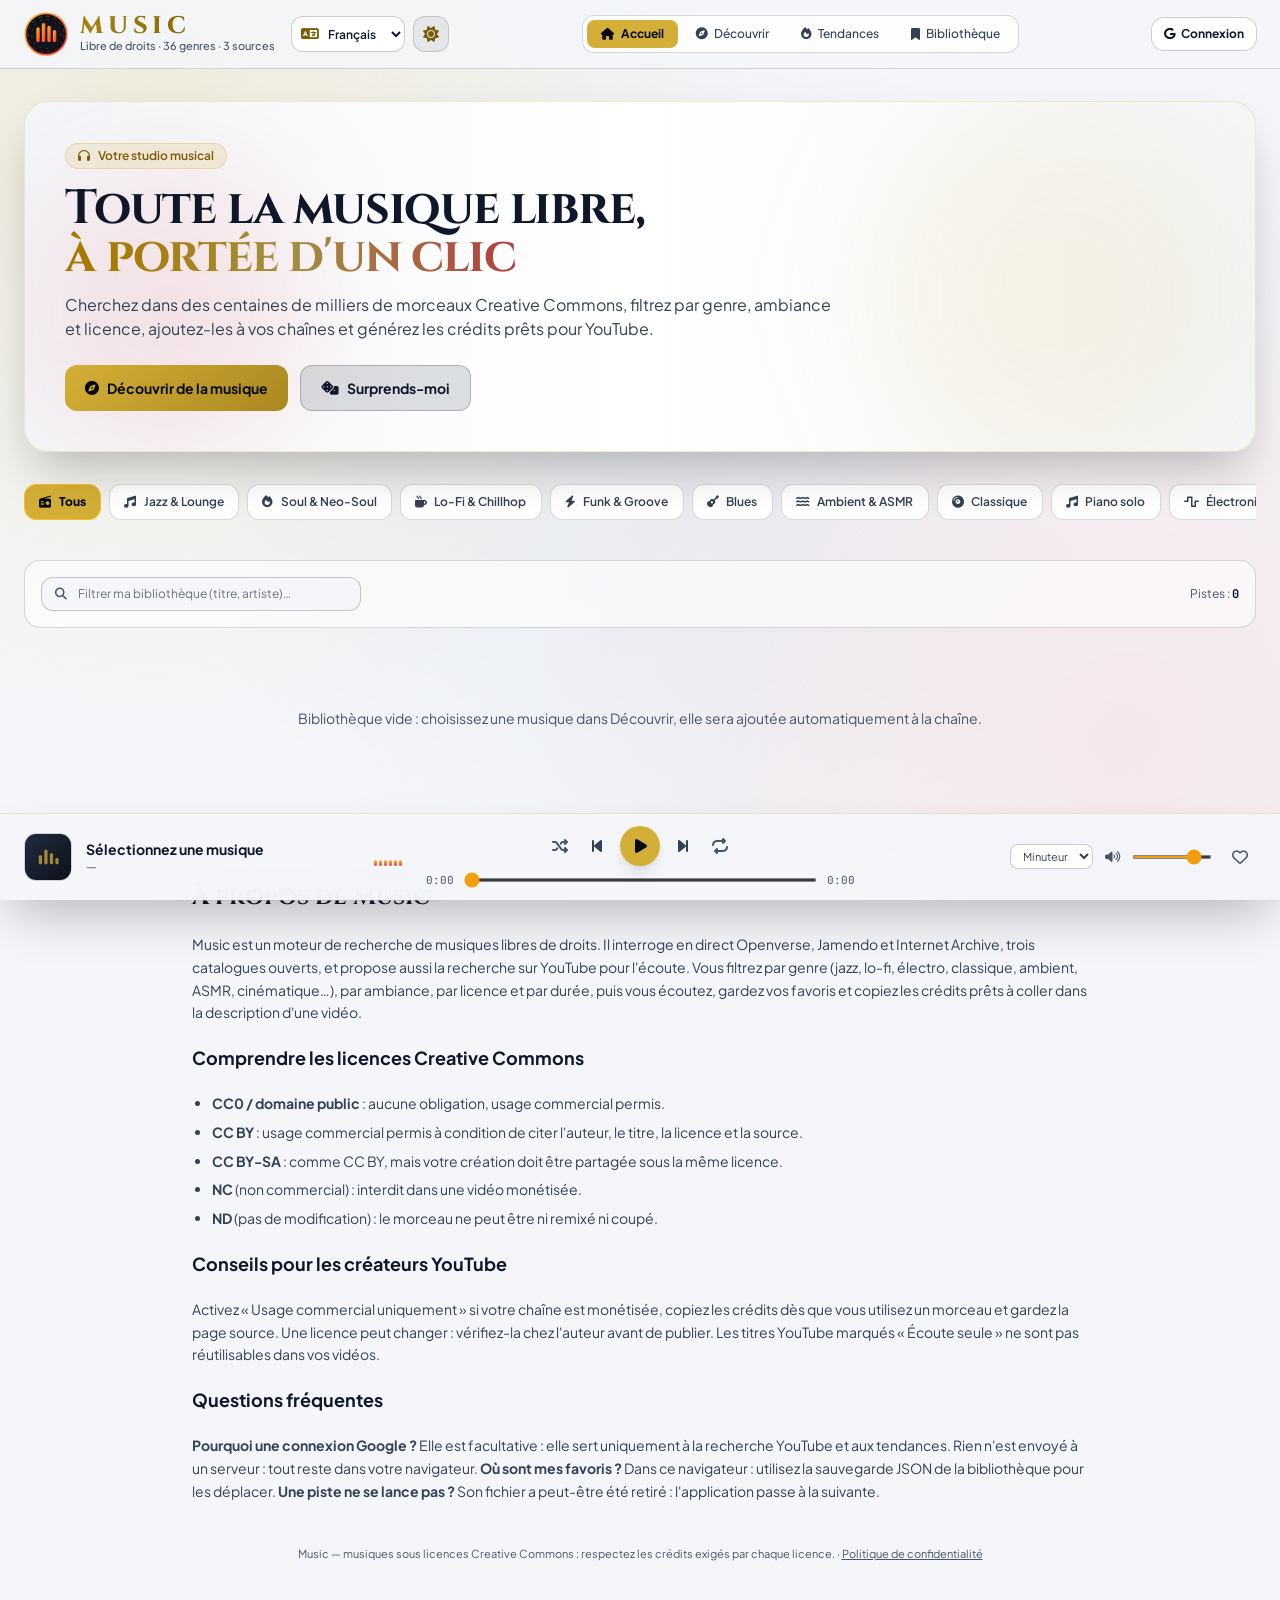
==== commit f83ffa1a: "Add files via upload" ====
--- a/index.html
+++ b/index.html
@@ -5,17 +5,20 @@
 <meta name="viewport" content="width=device-width, initial-scale=1.0">
 <meta name="google-adsense-account" content="ca-pub-3266873353292561">
 <title>Music — Hub musical sans droits</title>
-<meta name="description" content="Music : recherche pro de musiques libres de droits (Openverse, Jamendo, Internet Archive), 27 genres, bibliothèque, crédits YouTube et gestion de chaînes.">
+<meta name="description" content="Music : recherche pro de musiques libres de droits (Openverse, Jamendo, Internet Archive), 36 genres, bibliothèque, crédits YouTube et gestion de chaînes.">
 <link rel="canonical" href="https://haykellaouiti-collab.github.io/music/">
 <meta property="og:type" content="website">
 <meta property="og:title" content="Music — Hub musical sans droits">
+<meta property="og:locale" content="fr_FR">
+<meta name="theme-color" content="#07090E">
+<script>(function(){try{var d=document.documentElement,th=localStorage.getItem("music_hub_theme");if(th!=="light"&&th!=="dark")th=(window.matchMedia&&matchMedia("(prefers-color-scheme: light)").matches)?"light":"dark";d.classList.toggle("light",th==="light");d.classList.toggle("dark",th!=="light");var l=localStorage.getItem("music_hub_ui");if(l!=="fr"&&l!=="en"&&l!=="ar"){l=(navigator.language||"fr").slice(0,2).toLowerCase();if(l!=="en"&&l!=="ar")l="fr"}d.lang=l;d.dir=l==="ar"?"rtl":"ltr"}catch(e){}})();</script>
 <meta property="og:description" content="Recherche de musiques libres de droits en français, arabe et anglais : Openverse, Jamendo, Internet Archive, crédits YouTube prêts à copier.">
 <meta property="og:url" content="https://haykellaouiti-collab.github.io/music/">
 <link rel="icon" href="data:image/svg+xml,%3Csvg xmlns='http://www.w3.org/2000/svg' viewBox='0 0 64 64'%3E%3Cdefs%3E%3ClinearGradient id='g' x1='0' y1='0' x2='1' y2='1'%3E%3Cstop offset='0' stop-color='%23FBBF24'/%3E%3Cstop offset='1' stop-color='%23FF2D2D'/%3E%3C/linearGradient%3E%3C/defs%3E%3Ccircle cx='32' cy='32' r='30' fill='%230D111A' stroke='url(%23g)' stroke-width='4'/%3E%3Crect x='19' y='28' width='5' height='16' rx='2.5' fill='url(%23g)'/%3E%3Crect x='29.5' y='18' width='5' height='26' rx='2.5' fill='url(%23g)'/%3E%3Crect x='40' y='24' width='5' height='20' rx='2.5' fill='url(%23g)'/%3E%3C/svg%3E">
 <link rel="stylesheet" href="tailwind.css">
 <link rel="preconnect" href="https://fonts.googleapis.com">
 <link rel="preconnect" href="https://fonts.gstatic.com" crossorigin>
-<link href="https://fonts.googleapis.com/css2?family=Cinzel:wght@600;700;800&family=JetBrains+Mono:wght@400;500;600&family=Plus+Jakarta+Sans:wght@300;400;500;600;700;800&display=swap" rel="stylesheet">
+<link href="https://fonts.googleapis.com/css2?family=Cinzel:wght@600;700;800&family=JetBrains+Mono:wght@400;500;600&family=Plus+Jakarta+Sans:wght@300;400;500;600;700;800&family=Cairo:wght@400;600;700;800&display=swap" rel="stylesheet">
 <link rel="stylesheet" href="https://cdnjs.cloudflare.com/ajax/libs/font-awesome/6.5.1/css/all.min.css">
 <script src="https://accounts.google.com/gsi/client" async defer></script>
 <style>
@@ -62,6 +65,7 @@
 <!-- HEADER -->
 <header class="sticky top-0 z-40 border-b border-white/10 bg-obsidian-950/85 backdrop-blur-md">
   <div class="max-w-7xl mx-auto px-4 sm:px-6 py-3 flex items-center justify-between gap-4">
+    <div class="flex items-center gap-3 sm:gap-4 shrink-0">
     <div class="flex items-center gap-3 shrink-0" id="brand">
       <svg id="logo" class="w-11 h-11" viewBox="0 0 64 64" aria-label="Logo Music">
         <defs>
@@ -79,10 +83,22 @@
           <rect class="eq-bar" x="42" y="26" width="5" height="18" rx="2.5"/>
         </g>
       </svg>
-      <div>
+      <div class="hidden min-[430px]:block">
         <span class="font-display font-extrabold text-2xl tracking-[0.2em] text-transparent bg-clip-text bg-gradient-to-r from-gold-300 via-gold-500 to-red-500 block leading-none">MUSIC</span>
-        <span class="text-[11px] text-gray-400 font-medium">Libre de droits · 27 genres · 3 sources</span>
+        <span class="hidden sm:block text-[11px] text-gray-400 font-medium">Libre de droits · 36 genres · 3 sources</span>
       </div>
+    </div>
+    <div class="flex items-center gap-2" id="ui-controls">
+      <label class="relative flex items-center" translate="no">
+        <i class="fa-solid fa-language absolute start-2.5 text-gold-400 text-sm pointer-events-none" aria-hidden="true"></i>
+        <select id="ui-lang" aria-label="Langue / Language" class="ps-8 pe-3 h-9 rounded-xl bg-obsidian-900 border border-white/15 text-white text-xs font-semibold cursor-pointer hover:border-gold-500/50 focus:outline-none focus:border-gold-500">
+          <option value="fr">Français</option>
+          <option value="en">English</option>
+          <option value="ar">العربية</option>
+        </select>
+      </label>
+      <button id="theme-btn" type="button" title="Mode jour" aria-label="Mode jour" class="w-9 h-9 rounded-xl bg-white/5 hover:bg-white/15 border border-white/10 text-gold-400 flex items-center justify-center"><i class="fa-solid fa-sun" aria-hidden="true"></i></button>
+    </div>
     </div>
 
     <nav id="nav-desktop" class="hidden md:flex items-center gap-1 p-1 bg-obsidian-900/80 border border-white/10 rounded-xl"></nav>
@@ -358,7 +374,7 @@
     </div>
     <div class="viz hidden sm:flex"><i></i><i></i><i></i><i></i><i></i><i></i></div>
   </div>
-  <div class="flex flex-col items-center gap-1.5 w-full md:w-2/5">
+  <div dir="ltr" class="flex flex-col items-center gap-1.5 w-full md:w-2/5">
     <div class="flex items-center gap-3">
       <button id="p-shuf" onclick="toggleShuffle()" title="Aléatoire" aria-label="Lecture aléatoire" class="p-1.5 text-gray-400 hover:text-white"><i class="fa-solid fa-shuffle" aria-hidden="true"></i></button>
       <button onclick="prevTrack()" aria-label="Piste précédente" class="p-1.5 text-gray-300 hover:text-white"><i class="fa-solid fa-backward-step" aria-hidden="true"></i></button>
@@ -383,7 +399,7 @@
 </aside>
 
 <!-- PORTE D'ACCÈS -->
-<div id="auth-gate" class="fixed inset-0 z-[70] hidden items-center justify-center p-4 bg-obsidian-950/98 backdrop-blur-xl overflow-y-auto">
+<div id="auth-gate" class="fixed inset-0 z-[70] hidden items-center justify-center p-4 bg-obsidian-950/95 backdrop-blur-xl overflow-y-auto">
   <div class="max-w-md w-full rounded-3xl border border-gold-500/40 bg-obsidian-900 p-7 sm:p-8 text-center shadow-2xl my-6">
     <div class="w-14 h-14 mx-auto rounded-2xl bg-gradient-to-br from-gold-500/20 to-red-600/20 border border-gold-500/40 flex items-center justify-center text-gold-400 text-2xl mb-3"><i class="fa-solid fa-headphones" aria-hidden="true"></i></div>
     <h2 class="font-display text-2xl font-bold tracking-widest text-transparent bg-clip-text bg-gradient-to-r from-gold-300 to-red-400">MUSIC</h2>
@@ -455,7 +471,9 @@
   </div>
 </div>
 
+<script src="i18n.js"></script>
 <script>
+if (typeof window.tr !== 'function') { window.tr = s => s; window.LOC = () => 'fr-FR'; window.uiLang = () => 'fr'; } // sécurité si i18n.js est absent
 /* =====================================================
    DONNÉES DE BASE
 ===================================================== */
@@ -551,7 +569,7 @@
 const REG = new Map();      // uid -> track
 const CTX = {home:[], discover:[], library:[], trending:[]};
 const TR = {lang:'all', items:[], next:'', loading:false, token:0};
-const fmtViews = n => n >= 1e6 ? (n/1e6).toFixed(1).replace('.0','') + ' M' : n >= 1e3 ? Math.round(n/1e3) + ' k' : String(n);
+const fmtViews = n => { const ar = typeof uiLang === 'function' && uiLang() === 'ar'; return n >= 1e6 ? (n/1e6).toFixed(1).replace('.0','') + (ar ? ' مليون' : ' M') : n >= 1e3 ? Math.round(n/1e3) + (ar ? ' ألف' : ' k') : String(n); };
 const isoSec = x => { const m = /PT(?:(\d+)H)?(?:(\d+)M)?(?:(\d+)S)?/.exec(x || ''); return m ? (+m[1] || 0) * 3600 + (+m[2] || 0) * 60 + (+m[3] || 0) : 0; };
 let current = null, queue = [], qi = 0, shuffle = false, repeat = false, pending = null, autoUnlock = false;
 let placing = null, videoChannel = null, sleepTimer = null;
@@ -700,7 +718,7 @@
   const lic = t.lic;
   const uid = t.source + ':' + t.origId;
   const out = {...t, uid, id:uid, genre:t.genre || S.genre, duration:t.durSec ? fmt(t.durSec) : '—', license:lic.label,
-    attribution:`« ${t.title} » — ${t.artist} — ${lic.label}${t.licUrl ? ' ('+t.licUrl+')' : ''} — Source : ${t.sourceUrl}`};
+    attribution:`« ${t.title} » — ${t.artist} — ${lic.label}${t.licUrl ? ' ('+t.licUrl+')' : ''} — ${tr('Source :')} ${t.sourceUrl}`};
   return REG.get(uid) ? REG.get(uid) : out;
 }
 
@@ -773,7 +791,7 @@
       </div>
       <div class="min-w-0 flex-1">
         <div class="flex flex-wrap items-center gap-1.5 mb-1">
-          ${t.genre && t.genre !== 'all' ? `<span class="text-[10px] font-bold px-2 py-0.5 rounded bg-gold-500/15 text-gold-400 uppercase">${esc(gInfo(t.genre).label.split(' ')[0])}</span>` : ''}
+          ${t.genre && t.genre !== 'all' ? `<span class="text-[10px] font-bold px-2 py-0.5 rounded bg-gold-500/15 text-gold-400 uppercase">${esc(tr(gInfo(t.genre).label).split(' ')[0])}</span>` : ''}
           ${t.source !== 'local' ? `<span class="text-[10px] px-1.5 py-0.5 rounded bg-white/10 text-gray-300">${esc(SOURCES[t.source]?.label || t.source)}</span>` : ''}
           ${comm}${warn}
         </div>
@@ -899,7 +917,7 @@
 function renderChannels(){
   $('kpi-channel-count').textContent = channels.length;
   $('kpi-subs-gained').textContent = viewsLaunched;
-  $('kpi-audience-total').textContent = channels.reduce((a,c) => a + (c.baseSubscribers||0), 0).toLocaleString('fr-FR');
+  $('kpi-audience-total').textContent = channels.reduce((a,c) => a + (c.baseSubscribers||0), 0).toLocaleString(typeof LOC === 'function' ? LOC() : 'fr-FR');
   $('channels-grid').innerHTML = channels.map(ch => {
     const bad = /youtube\.com\/channel\/UC/.test(ch.url) && !/youtube\.com\/channel\/UC[\w-]{22}(?:[?\/]|$)/.test(ch.url);
     return `<div class="rounded-3xl p-6 bg-obsidian-900/70 border border-white/10 flex flex-col justify-between">
@@ -907,7 +925,7 @@
     <div class="flex gap-1.5"><button data-chact="edit" data-chid="${esc(ch.id)}" aria-label="Modifier la chaîne" class="p-2 rounded-xl bg-white/10 hover:bg-white/20 text-xs"><i class="fa-solid fa-pen" aria-hidden="true"></i></button>${channels.length > 1 ? `<button data-chact="del" data-chid="${esc(ch.id)}" aria-label="Supprimer la chaîne" class="p-2 rounded-xl bg-red-600/15 hover:bg-red-600 text-red-400 hover:text-white text-xs"><i class="fa-solid fa-trash" aria-hidden="true"></i></button>` : ''}</div></div>
     <p class="text-xs text-gray-300 mb-3">${esc(ch.description)}</p>
     ${bad ? '<p class="text-[11px] text-amber-300 mb-3"><i class="fa-solid fa-triangle-exclamation mr-1" aria-hidden="true"></i>Identifiant de chaîne invalide (24 caractères attendus) : l\'abonnement ne pourra pas être vérifié. Utilisez l\'URL @handle ou le bon identifiant.</p>' : ''}
-    <div class="p-3 rounded-2xl bg-obsidian-950/70 border border-white/5 flex justify-between text-xs mb-3"><div><span class="text-gray-400 uppercase text-[10px]">Base YouTube</span><strong class="block text-white font-mono">${(ch.baseSubscribers||0).toLocaleString('fr-FR')}</strong></div><div><span class="text-gray-400 uppercase text-[10px]">Pistes</span><strong class="block text-white font-mono">${tracks.filter(t => t.channelId === ch.id).length}</strong></div></div>
+    <div class="p-3 rounded-2xl bg-obsidian-950/70 border border-white/5 flex justify-between text-xs mb-3"><div><span class="text-gray-400 uppercase text-[10px]">Base YouTube</span><strong class="block text-white font-mono">${(ch.baseSubscribers||0).toLocaleString(typeof LOC === 'function' ? LOC() : 'fr-FR')}</strong></div><div><span class="text-gray-400 uppercase text-[10px]">Pistes</span><strong class="block text-white font-mono">${tracks.filter(t => t.channelId === ch.id).length}</strong></div></div>
     <label class="flex items-center gap-2 text-xs text-gray-300 mb-4 cursor-pointer"><input type="checkbox" class="rounded" ${ch.gate !== false ? 'checked' : ''} data-chact="gate" data-chid="${esc(ch.id)}"> Inclure dans la vérification d'abonnement (si activée)</label></div>
     <a href="${esc(ch.url)}" target="_blank" rel="noopener" class="py-2.5 px-3 rounded-xl btn-youtube text-white text-xs font-bold flex items-center justify-center gap-2"><i class="fa-brands fa-youtube" aria-hidden="true"></i> Ouvrir la chaîne</a></div>`;
   }).join('');
@@ -996,7 +1014,7 @@
 function copyAllCredits(){
   const list = tracks.filter(t => t.attribution);
   if (!list.length) return toast('Aucun crédit à générer (les pistes en ligne ajoutées en contiennent un).', 'info');
-  copyText('Musiques utilisées :\n' + list.map(t => '• ' + t.attribution).join('\n'), `${list.length} crédit(s) copié(s) : collez-les dans la description YouTube.`);
+  copyText(tr('Musiques utilisées :') + '\n' + list.map(t => '• ' + t.attribution).join('\n'), `${list.length} crédit(s) copié(s) : collez-les dans la description YouTube.`);
 }
 function openPlace(t){
   placing = t; $('place-title').textContent = `${t.title} — ${t.artist}`;
@@ -1233,7 +1251,7 @@
   if (!current) return;
   $('p-cover').src = current.coverUrl || PH; $('p-cover').onerror = function(){ this.onerror = null; this.src = PH; };
   $('p-title').textContent = current.title; $('p-artist').textContent = current.artist;
-  $('p-genre').textContent = gInfo(current.genre).label.split(' ')[0].toUpperCase(); $('p-genre').classList.remove('hidden');
+  $('p-genre').textContent = tr(gInfo(current.genre).label).split(' ')[0].toUpperCase(); $('p-genre').classList.remove('hidden');
   const ch = channels.find(c => c.id === current.channelId);
   $('p-sub').textContent = ch ? 'Chaîne : ' + ch.name : (current.license || '');
   $('p-dur').textContent = current.duration && current.duration !== '—' ? current.duration : '0:00';
@@ -1243,7 +1261,7 @@
   const on = isPlaying(); syncCardIcons();
   $('p-icon').className = on ? 'fa-solid fa-pause' : 'fa-solid fa-play ml-0.5';
   $('player').classList.toggle('is-playing', on); $('brand').classList.toggle('playing', on);
-  document.title = on && current ? `▶ ${current.title} — Music` : 'Music — Hub musical sans droits';
+  document.title = on && current ? `▶ ${current.title} — Music` : tr('Music — Hub musical sans droits');
 }
 function renderPlayingMarks(){ if (tab === 'home') renderHome(); else if (tab === 'discover') applyFilters(); else if (tab === 'library') renderLibrary(); else if (tab === 'trending') renderTrending(); }
 function togglePlay(){ if (!current) { const f = CTX.home[0] || CTX.discover[0]; if (f) playTrack(f, CTX.home[0] ? CTX.home : CTX.discover); return; } if (usingYT()) { isPlaying() ? ytPlayer.pauseVideo() : ytPlayer.playVideo(); } else { audio.paused ? audio.play().catch(() => {}) : audio.pause(); } }
@@ -1332,7 +1350,7 @@
 ===================================================== */
 function handleNewsletterSubmit(e){
   e.preventDefault(); const i = $('newsletter-email');
-  subscribers.push({email:i.value.trim().toLowerCase(), date:new Date().toLocaleString('fr-FR')});
+  subscribers.push({email:i.value.trim().toLowerCase(), date:new Date().toLocaleString(typeof LOC === 'function' ? LOC() : 'fr-FR')});
   persist(); renderStats(); i.value = ''; toast('E-mail enregistré.', 'success');
 }
 function download(name, content, type){
@@ -1397,6 +1415,7 @@
   current = null; audio.volume = 0.85; $('p-cover').src = PH;
   await loadConfig(); applyRole();
   renderChips(); renderHistory(); renderAll(); renderAuth(); initAds();
+  window.__appReady = true;
 });
 </script>
 </body>
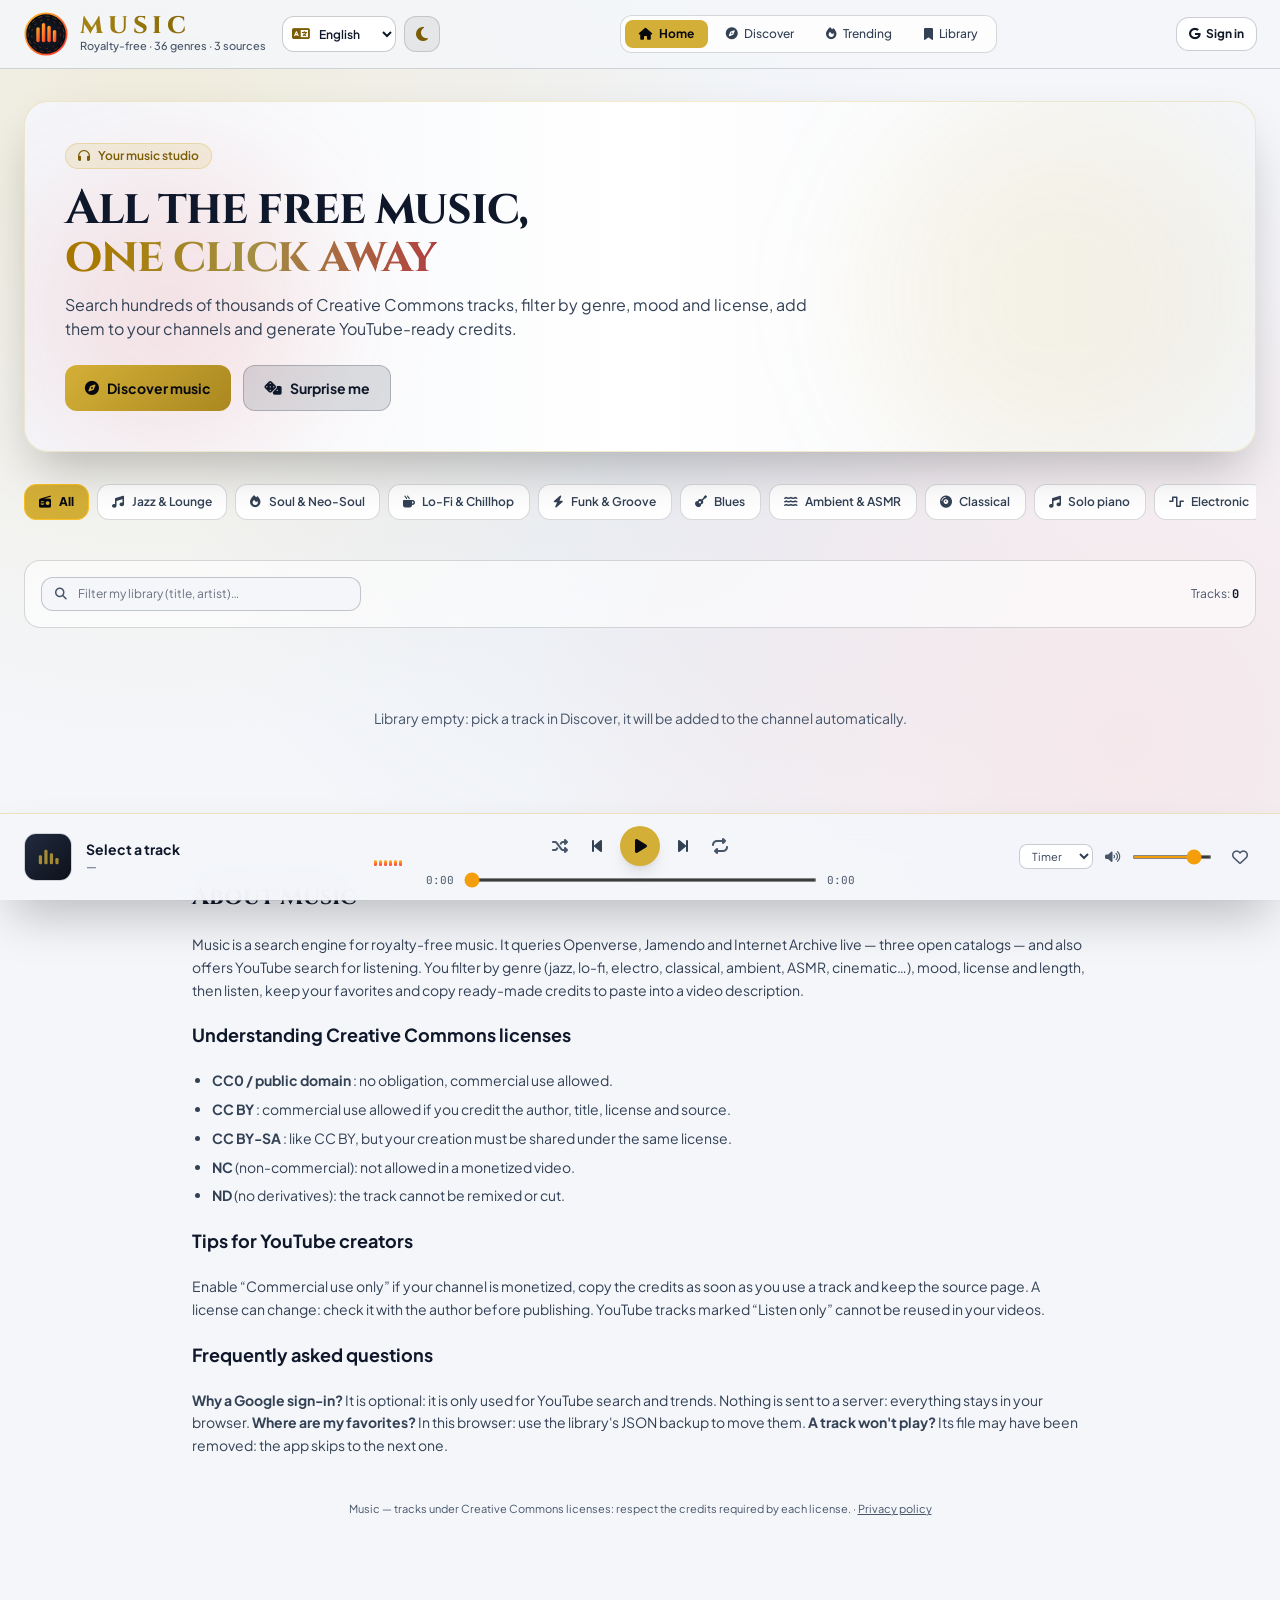
==== commit 73f7666a: "Add files via upload" ====
--- a/index.html
+++ b/index.html
@@ -1,26 +1,25 @@
 <!DOCTYPE html>
-<html lang="fr" class="dark">
-<head>
+<html lang="en" dir="ltr" data-ui="en" class="dark"><head>
 <meta charset="UTF-8">
 <meta name="viewport" content="width=device-width, initial-scale=1.0">
 <meta name="google-adsense-account" content="ca-pub-3266873353292561">
-<title>Music — Hub musical sans droits</title>
-<meta name="description" content="Music : recherche pro de musiques libres de droits (Openverse, Jamendo, Internet Archive), 36 genres, bibliothèque, crédits YouTube et gestion de chaînes.">
-<link rel="canonical" href="https://haykellaouiti-collab.github.io/music/">
+<title>Music — Royalty-free music search: jazz, lo-fi, ambient, ASMR</title>
+<meta name="description" content="Search royalty-free music (Openverse, Jamendo, Internet Archive): jazz, lo-fi, ambient, ASMR, Arabic, French, English. Ready-to-copy YouTube credits.">
+
 <meta property="og:type" content="website">
-<meta property="og:title" content="Music — Hub musical sans droits">
+<meta property="og:title" content="Music — Royalty-free music search: jazz, lo-fi, ambient, ASMR">
 <meta property="og:locale" content="fr_FR">
 <meta name="theme-color" content="#07090E">
-<script>(function(){try{var d=document.documentElement,th=localStorage.getItem("music_hub_theme");if(th!=="light"&&th!=="dark")th=(window.matchMedia&&matchMedia("(prefers-color-scheme: light)").matches)?"light":"dark";d.classList.toggle("light",th==="light");d.classList.toggle("dark",th!=="light");var l=localStorage.getItem("music_hub_ui");if(l!=="fr"&&l!=="en"&&l!=="ar"){l=(navigator.language||"fr").slice(0,2).toLowerCase();if(l!=="en"&&l!=="ar")l="fr"}d.lang=l;d.dir=l==="ar"?"rtl":"ltr"}catch(e){}})();</script>
-<meta property="og:description" content="Recherche de musiques libres de droits en français, arabe et anglais : Openverse, Jamendo, Internet Archive, crédits YouTube prêts à copier.">
-<meta property="og:url" content="https://haykellaouiti-collab.github.io/music/">
+<script>(function(){try{var d=document.documentElement,th=localStorage.getItem("music_hub_theme");if(th!=="light"&&th!=="dark")th=(window.matchMedia&&matchMedia("(prefers-color-scheme: light)").matches)?"light":"dark";d.classList.toggle("light",th==="light");d.classList.toggle("dark",th!=="light")}catch(e){}})();</script>
+
+
 <link rel="icon" href="data:image/svg+xml,%3Csvg xmlns='http://www.w3.org/2000/svg' viewBox='0 0 64 64'%3E%3Cdefs%3E%3ClinearGradient id='g' x1='0' y1='0' x2='1' y2='1'%3E%3Cstop offset='0' stop-color='%23FBBF24'/%3E%3Cstop offset='1' stop-color='%23FF2D2D'/%3E%3C/linearGradient%3E%3C/defs%3E%3Ccircle cx='32' cy='32' r='30' fill='%230D111A' stroke='url(%23g)' stroke-width='4'/%3E%3Crect x='19' y='28' width='5' height='16' rx='2.5' fill='url(%23g)'/%3E%3Crect x='29.5' y='18' width='5' height='26' rx='2.5' fill='url(%23g)'/%3E%3Crect x='40' y='24' width='5' height='20' rx='2.5' fill='url(%23g)'/%3E%3C/svg%3E">
-<link rel="stylesheet" href="tailwind.css">
+<link rel="stylesheet" href="../tailwind.css">
 <link rel="preconnect" href="https://fonts.googleapis.com">
-<link rel="preconnect" href="https://fonts.gstatic.com" crossorigin>
-<link href="https://fonts.googleapis.com/css2?family=Cinzel:wght@600;700;800&family=JetBrains+Mono:wght@400;500;600&family=Plus+Jakarta+Sans:wght@300;400;500;600;700;800&family=Cairo:wght@400;600;700;800&display=swap" rel="stylesheet">
+<link rel="preconnect" href="https://fonts.gstatic.com" crossorigin="">
+<link href="https://fonts.googleapis.com/css2?family=Cinzel:wght@600;700;800&amp;family=JetBrains+Mono:wght@400;500;600&amp;family=Plus+Jakarta+Sans:wght@300;400;500;600;700;800&amp;family=Cairo:wght@400;600;700;800&amp;display=swap" rel="stylesheet">
 <link rel="stylesheet" href="https://cdnjs.cloudflare.com/ajax/libs/font-awesome/6.5.1/css/all.min.css">
-<script src="https://accounts.google.com/gsi/client" async defer></script>
+<script src="https://accounts.google.com/gsi/client" async="" defer=""></script>
 <style>
 body{background-color:#07090E;color:#F3F4F6;
   background-image:radial-gradient(circle at 12% 15%,rgba(212,175,55,.09) 0%,transparent 45%),radial-gradient(circle at 88% 82%,rgba(255,0,0,.06) 0%,transparent 45%),radial-gradient(circle at 50% 50%,rgba(30,41,59,.15) 0%,transparent 60%);
@@ -57,7 +56,7 @@
 .pill.on{background:rgba(16,185,129,.15);border-color:rgba(16,185,129,.5);color:#6ee7b7}
 input[type=range]{accent-color:#f59e0b}
 </style>
-</head>
+<link rel="canonical" href="https://haykellaouiti-collab.github.io/music/en/"><link rel="alternate" hreflang="fr" href="https://haykellaouiti-collab.github.io/music/fr/"><link rel="alternate" hreflang="en" href="https://haykellaouiti-collab.github.io/music/en/"><link rel="alternate" hreflang="ar" href="https://haykellaouiti-collab.github.io/music/ar/"><link rel="alternate" hreflang="x-default" href="https://haykellaouiti-collab.github.io/music/"><meta property="og:url" content="https://haykellaouiti-collab.github.io/music/en/"><meta property="og:description" content="Search royalty-free music (Openverse, Jamendo, Internet Archive): jazz, lo-fi, ambient, ASMR, Arabic, French, English. Ready-to-copy YouTube credits."><meta property="og:site_name" content="Music"><meta property="og:locale:alternate" content="fr_FR"><meta property="og:locale:alternate" content="ar_AR"><script type="application/ld+json">{"@context":"https://schema.org","@type":"WebApplication","name":"Music — Royalty-free music hub","url":"https://haykellaouiti-collab.github.io/music/en/","inLanguage":"en","description":"Search royalty-free music (Openverse, Jamendo, Internet Archive): jazz, lo-fi, ambient, ASMR, Arabic, French, English. Ready-to-copy YouTube credits.","applicationCategory":"MultimediaApplication","operatingSystem":"Any","offers":{"@type":"Offer","price":"0","priceCurrency":"USD"}}</script></head>
 <body class="min-h-screen flex flex-col antialiased selection:bg-gold-500 selection:text-obsidian-950 pb-32">
 
 <div id="toast-container" class="fixed top-24 right-5 z-[90] flex flex-col gap-2 max-w-sm w-full pointer-events-none px-4 sm:px-0"></div>
@@ -67,37 +66,37 @@
   <div class="max-w-7xl mx-auto px-4 sm:px-6 py-3 flex items-center justify-between gap-4">
     <div class="flex items-center gap-3 sm:gap-4 shrink-0">
     <div class="flex items-center gap-3 shrink-0" id="brand">
-      <svg id="logo" class="w-11 h-11" viewBox="0 0 64 64" aria-label="Logo Music">
+      <svg id="logo" class="w-11 h-11" viewBox="0 0 64 64" aria-label="Music logo">
         <defs>
-          <linearGradient id="lg" x1="0" y1="0" x2="1" y2="1"><stop offset="0" stop-color="#FBBF24"/><stop offset="1" stop-color="#FF2D2D"/></linearGradient>
-          <radialGradient id="lbg" cx=".5" cy=".5" r=".6"><stop offset="0" stop-color="#161D2B"/><stop offset="1" stop-color="#07090E"/></radialGradient>
+          <linearGradient id="lg" x1="0" y1="0" x2="1" y2="1"><stop offset="0" stop-color="#FBBF24"></stop><stop offset="1" stop-color="#FF2D2D"></stop></linearGradient>
+          <radialGradient id="lbg" cx=".5" cy=".5" r=".6"><stop offset="0" stop-color="#161D2B"></stop><stop offset="1" stop-color="#07090E"></stop></radialGradient>
         </defs>
-        <circle cx="32" cy="32" r="30" fill="url(#lbg)" stroke="url(#lg)" stroke-width="2.5"/>
+        <circle cx="32" cy="32" r="30" fill="url(#lbg)" stroke="url(#lg)" stroke-width="2.5"></circle>
         <g class="logo-disc" fill="none" stroke="url(#lg)" stroke-opacity=".45" stroke-width="1">
-          <circle cx="32" cy="32" r="26" stroke-dasharray="6 5"/><circle cx="32" cy="32" r="21" stroke-dasharray="3 7"/>
+          <circle cx="32" cy="32" r="26" stroke-dasharray="6 5"></circle><circle cx="32" cy="32" r="21" stroke-dasharray="3 7"></circle>
         </g>
         <g fill="url(#lg)">
-          <rect class="eq-bar" x="18" y="22" width="5" height="22" rx="2.5"/>
-          <rect class="eq-bar" x="26" y="16" width="5" height="28" rx="2.5"/>
-          <rect class="eq-bar" x="34" y="20" width="5" height="24" rx="2.5"/>
-          <rect class="eq-bar" x="42" y="26" width="5" height="18" rx="2.5"/>
+          <rect class="eq-bar" x="18" y="22" width="5" height="22" rx="2.5"></rect>
+          <rect class="eq-bar" x="26" y="16" width="5" height="28" rx="2.5"></rect>
+          <rect class="eq-bar" x="34" y="20" width="5" height="24" rx="2.5"></rect>
+          <rect class="eq-bar" x="42" y="26" width="5" height="18" rx="2.5"></rect>
         </g>
       </svg>
       <div class="hidden min-[430px]:block">
         <span class="font-display font-extrabold text-2xl tracking-[0.2em] text-transparent bg-clip-text bg-gradient-to-r from-gold-300 via-gold-500 to-red-500 block leading-none">MUSIC</span>
-        <span class="hidden sm:block text-[11px] text-gray-400 font-medium">Libre de droits · 36 genres · 3 sources</span>
+        <span class="hidden sm:block text-[11px] text-gray-400 font-medium">Royalty-free · 36 genres · 3 sources</span>
       </div>
     </div>
     <div class="flex items-center gap-2" id="ui-controls">
       <label class="relative flex items-center" translate="no">
         <i class="fa-solid fa-language absolute start-2.5 text-gold-400 text-sm pointer-events-none" aria-hidden="true"></i>
-        <select id="ui-lang" aria-label="Langue / Language" class="ps-8 pe-3 h-9 rounded-xl bg-obsidian-900 border border-white/15 text-white text-xs font-semibold cursor-pointer hover:border-gold-500/50 focus:outline-none focus:border-gold-500">
+        <select id="ui-lang" aria-label="Language / Language" class="ps-8 pe-3 h-9 rounded-xl bg-obsidian-900 border border-white/15 text-white text-xs font-semibold cursor-pointer hover:border-gold-500/50 focus:outline-none focus:border-gold-500">
           <option value="fr">Français</option>
-          <option value="en">English</option>
+          <option value="en" selected="">English</option>
           <option value="ar">العربية</option>
         </select>
       </label>
-      <button id="theme-btn" type="button" title="Mode jour" aria-label="Mode jour" class="w-9 h-9 rounded-xl bg-white/5 hover:bg-white/15 border border-white/10 text-gold-400 flex items-center justify-center"><i class="fa-solid fa-sun" aria-hidden="true"></i></button>
+      <button id="theme-btn" type="button" title="Light mode" aria-label="Light mode" class="w-9 h-9 rounded-xl bg-white/5 hover:bg-white/15 border border-white/10 text-gold-400 flex items-center justify-center"><i class="fa-solid fa-sun" aria-hidden="true"></i></button>
     </div>
     </div>
 
@@ -106,11 +105,11 @@
     <div class="flex items-center gap-2.5 shrink-0">
       <div id="admin-actions" class="hidden items-center gap-2.5">
         <div class="hidden lg:flex flex-col text-right pr-2 border-r border-white/10">
-          <span class="text-[10px] text-gray-400 uppercase tracking-wider">Écoutes</span>
+          <span class="text-[10px] text-gray-400 uppercase tracking-wider">Plays</span>
           <span class="font-mono text-xs font-bold text-emerald-400" id="header-subs-total">0</span>
         </div>
         <button onclick="openChannelModal()" class="btn-gold px-3 py-2 rounded-xl text-xs font-bold flex items-center gap-1.5">
-          <i class="fa-solid fa-plus" aria-hidden="true"></i><span class="hidden sm:inline">Chaîne</span>
+          <i class="fa-solid fa-plus" aria-hidden="true"></i><span class="hidden sm:inline">Channel</span>
         </button>
       </div>
       <div id="user-area" class="hidden items-center gap-2"></div>
@@ -127,12 +126,12 @@
     <div class="absolute top-0 right-0 w-96 h-96 bg-gold-500/10 rounded-full blur-3xl pointer-events-none"></div>
     <div class="absolute bottom-0 left-0 w-72 h-72 bg-red-600/10 rounded-full blur-3xl pointer-events-none"></div>
     <div class="relative z-10 max-w-3xl">
-      <div class="inline-flex items-center gap-2 px-3 py-1 rounded-full bg-gold-500/15 border border-gold-500/30 text-gold-400 text-xs font-semibold mb-4"><i class="fa-solid fa-headphones" aria-hidden="true"></i> Votre studio musical</div>
-      <h1 class="font-display text-3xl sm:text-5xl font-bold text-white tracking-tight leading-tight mb-3">Toute la musique libre,<br><span class="text-transparent bg-clip-text bg-gradient-to-r from-gold-400 via-amber-200 to-red-400">à portée d'un clic</span></h1>
-      <p class="text-gray-300 text-sm sm:text-base leading-relaxed mb-6">Cherchez dans des centaines de milliers de morceaux Creative Commons, filtrez par genre, ambiance et licence, ajoutez-les à vos chaînes et générez les crédits prêts pour YouTube.</p>
+      <div class="inline-flex items-center gap-2 px-3 py-1 rounded-full bg-gold-500/15 border border-gold-500/30 text-gold-400 text-xs font-semibold mb-4"><i class="fa-solid fa-headphones" aria-hidden="true"></i> Your music studio</div>
+      <h1 class="font-display text-3xl sm:text-5xl font-bold text-white tracking-tight leading-tight mb-3">All the free music,<br><span class="text-transparent bg-clip-text bg-gradient-to-r from-gold-400 via-amber-200 to-red-400">one click away</span></h1>
+      <p class="text-gray-300 text-sm sm:text-base leading-relaxed mb-6">Search hundreds of thousands of Creative Commons tracks, filter by genre, mood and license, add them to your channels and generate YouTube-ready credits.</p>
       <div class="flex flex-wrap gap-3">
-        <button onclick="switchTab('discover')" class="btn-gold px-5 py-3 rounded-xl text-sm font-bold flex items-center gap-2"><i class="fa-solid fa-compass" aria-hidden="true"></i> Découvrir de la musique</button>
-        <button onclick="surpriseMe()" class="px-5 py-3 rounded-xl text-sm font-bold flex items-center gap-2 bg-white/10 hover:bg-white/15 border border-white/15"><i class="fa-solid fa-dice" aria-hidden="true"></i> Surprends-moi</button>
+        <button onclick="switchTab('discover')" class="btn-gold px-5 py-3 rounded-xl text-sm font-bold flex items-center gap-2"><i class="fa-solid fa-compass" aria-hidden="true"></i> Discover music</button>
+        <button onclick="surpriseMe()" class="px-5 py-3 rounded-xl text-sm font-bold flex items-center gap-2 bg-white/10 hover:bg-white/15 border border-white/15"><i class="fa-solid fa-dice" aria-hidden="true"></i> Surprise me</button>
       </div>
     </div>
   </div>
@@ -142,11 +141,11 @@
   <div class="flex flex-col sm:flex-row items-center justify-between gap-4 p-4 rounded-2xl bg-obsidian-900/60 border border-white/10">
     <div class="relative w-full sm:w-80">
       <i class="fa-solid fa-magnifying-glass text-gray-400 absolute left-3.5 top-1/2 -translate-y-1/2 text-xs" aria-hidden="true"></i>
-      <input id="home-search" aria-label="Filtrer ma bibliothèque" type="text" oninput="renderHome()" placeholder="Filtrer ma bibliothèque (titre, artiste)…" class="w-full pl-9 pr-4 py-2 rounded-xl bg-obsidian-950 border border-white/15 text-white placeholder-gray-500 text-xs focus:outline-none focus:border-gold-500">
+      <input id="home-search" aria-label="Filter my library" type="text" oninput="renderHome()" placeholder="Filter my library (title, artist)…" class="w-full pl-9 pr-4 py-2 rounded-xl bg-obsidian-950 border border-white/15 text-white placeholder-gray-500 text-xs focus:outline-none focus:border-gold-500">
     </div>
     <div class="flex items-center gap-4 text-xs text-gray-400">
-      <span>Pistes : <strong class="text-white font-mono" id="home-count">0</strong></span>
-      <button id="home-online-btn" onclick="exploreGenreOnline()" class="btn-gold px-3 py-1.5 rounded-lg font-bold text-[11px]"><i class="fa-solid fa-earth-europe mr-1" aria-hidden="true"></i> Explorer ce genre en ligne</button>
+      <span>Tracks: <strong class="text-white font-mono" id="home-count">0</strong></span>
+      <button id="home-online-btn" onclick="exploreGenreOnline()" class="btn-gold px-3 py-1.5 rounded-lg font-bold text-[11px]"><i class="fa-solid fa-earth-europe mr-1" aria-hidden="true"></i> Explore this genre online</button>
     </div>
   </div>
   <div id="home-grid" class="grid grid-cols-1 md:grid-cols-2 lg:grid-cols-3 gap-6"></div>
@@ -157,28 +156,28 @@
   <div class="rounded-3xl p-6 sm:p-8 border border-white/10 bg-obsidian-900/80 space-y-5">
     <div class="flex flex-col md:flex-row md:items-end justify-between gap-4">
       <div>
-        <div class="inline-flex items-center gap-2 px-3 py-1 rounded-full bg-emerald-500/15 border border-emerald-500/30 text-emerald-400 text-xs font-semibold mb-2"><i class="fa-solid fa-globe" aria-hidden="true"></i> Recherche multi-sources en direct</div>
-        <h2 class="font-display text-2xl sm:text-3xl font-bold text-white">Découvrir</h2>
-        <p class="text-xs text-gray-400 mt-1">Les résultats viennent en direct des catalogues ouverts. Vérifiez toujours la licence avant publication.</p>
+        <div class="inline-flex items-center gap-2 px-3 py-1 rounded-full bg-emerald-500/15 border border-emerald-500/30 text-emerald-400 text-xs font-semibold mb-2"><i class="fa-solid fa-globe" aria-hidden="true"></i> Live multi-source search</div>
+        <h2 class="font-display text-2xl sm:text-3xl font-bold text-white">Discover</h2>
+        <p class="text-xs text-gray-400 mt-1">Results come live from open catalogs. Always check the license before publishing.</p>
       </div>
       <div class="flex gap-2">
-        <button onclick="surpriseMe()" class="px-4 py-2.5 rounded-xl text-xs font-bold bg-white/10 hover:bg-white/15 border border-white/15 flex items-center gap-2"><i class="fa-solid fa-dice" aria-hidden="true"></i> Surprends-moi</button>
-        <button onclick="openYTMusic()" class="px-4 py-2.5 rounded-xl text-xs font-bold bg-red-600/15 hover:bg-red-600 text-red-400 hover:text-white border border-red-500/30 flex items-center gap-2"><i class="fa-brands fa-youtube" aria-hidden="true"></i> Ouvrir dans YouTube Music</button>
-        <button onclick="openImportModal()" class="btn-gold px-4 py-2.5 rounded-xl font-bold text-xs flex items-center gap-2"><i class="fa-solid fa-link" aria-hidden="true"></i> Importer une URL</button>
+        <button onclick="surpriseMe()" class="px-4 py-2.5 rounded-xl text-xs font-bold bg-white/10 hover:bg-white/15 border border-white/15 flex items-center gap-2"><i class="fa-solid fa-dice" aria-hidden="true"></i> Surprise me</button>
+        <button onclick="openYTMusic()" class="px-4 py-2.5 rounded-xl text-xs font-bold bg-red-600/15 hover:bg-red-600 text-red-400 hover:text-white border border-red-500/30 flex items-center gap-2"><i class="fa-brands fa-youtube" aria-hidden="true"></i> Open in YouTube Music</button>
+        <button onclick="openImportModal()" class="btn-gold px-4 py-2.5 rounded-xl font-bold text-xs flex items-center gap-2"><i class="fa-solid fa-link" aria-hidden="true"></i> Import a URL</button>
       </div>
     </div>
 
     <form onsubmit="event.preventDefault();runSearch(true)" class="flex gap-2">
       <div class="relative flex-1">
         <i class="fa-solid fa-magnifying-glass text-gray-400 absolute left-4 top-1/2 -translate-y-1/2 text-sm" aria-hidden="true"></i>
-        <input id="q" aria-label="Rechercher une musique" type="search" list="q-hist" autocomplete="off" placeholder="Instrument, ambiance, artiste, titre… (ex : piano rain, saxophone, 80s synth)" class="w-full pl-11 pr-4 py-3.5 rounded-2xl bg-obsidian-950 border border-white/15 text-white placeholder-gray-500 text-sm focus:outline-none focus:border-gold-500">
+        <input id="q" aria-label="Search for music" type="search" list="q-hist" autocomplete="off" placeholder="Instrument, mood, artist, title… (e.g. piano rain, saxophone, 80s synth)" class="w-full pl-11 pr-4 py-3.5 rounded-2xl bg-obsidian-950 border border-white/15 text-white placeholder-gray-500 text-sm focus:outline-none focus:border-gold-500">
         <datalist id="q-hist"></datalist>
       </div>
-      <button class="btn-gold px-6 rounded-2xl font-bold text-sm flex items-center gap-2"><i class="fa-solid fa-magnifying-glass" aria-hidden="true"></i><span class="hidden sm:inline">Rechercher</span></button>
+      <button class="btn-gold px-6 rounded-2xl font-bold text-sm flex items-center gap-2"><i class="fa-solid fa-magnifying-glass" aria-hidden="true"></i><span class="hidden sm:inline">Search</span></button>
     </form>
 
     <div>
-      <div class="text-[10px] uppercase tracking-wider text-gray-400 mb-2 font-semibold">Langue des chansons</div>
+      <div class="text-[10px] uppercase tracking-wider text-gray-400 mb-2 font-semibold">Song language</div>
       <div id="lang-chips" class="flex flex-wrap gap-2"></div>
     </div>
     <div>
@@ -186,52 +185,52 @@
       <div id="genre-chips" class="flex flex-wrap gap-2"></div>
     </div>
     <div>
-      <div class="text-[10px] uppercase tracking-wider text-gray-400 mb-2 font-semibold">Ambiances</div>
+      <div class="text-[10px] uppercase tracking-wider text-gray-400 mb-2 font-semibold">Moods</div>
       <div id="mood-chips" class="flex flex-wrap gap-2"></div>
     </div>
 
     <div class="grid grid-cols-2 md:grid-cols-5 gap-3 pt-4 border-t border-white/10 items-end">
-      <label class="text-[11px] text-gray-400">Licence
+      <label class="text-[11px] text-gray-400">License
         <select id="f-license" onchange="applyFilters()" class="mt-1 w-full px-3 py-2 rounded-xl bg-obsidian-950 border border-white/15 text-white text-xs">
-          <option value="all">Toutes (CC)</option><option value="cc0">CC0 / Domaine public</option><option value="by">CC BY</option><option value="by-sa">CC BY-SA</option>
+          <option value="all">All (CC)</option><option value="cc0">CC0 / Public domain</option><option value="by">CC BY</option><option value="by-sa">CC BY-SA</option>
         </select></label>
-      <label class="text-[11px] text-gray-400">Durée min.
+      <label class="text-[11px] text-gray-400">Min. length
         <select id="f-dur" onchange="applyFilters()" class="mt-1 w-full px-3 py-2 rounded-xl bg-obsidian-950 border border-white/15 text-white text-xs">
-          <option value="0">Toutes</option><option value="60">&gt; 1 min</option><option value="180">&gt; 3 min</option><option value="600">&gt; 10 min</option><option value="1800">&gt; 30 min</option>
+          <option value="0">All</option><option value="60">&gt; 1 min</option><option value="180">&gt; 3 min</option><option value="600">&gt; 10 min</option><option value="1800">&gt; 30 min</option>
         </select></label>
-      <label class="text-[11px] text-gray-400">Tri
+      <label class="text-[11px] text-gray-400">Sort
         <select id="f-sort" onchange="applyFilters()" class="mt-1 w-full px-3 py-2 rounded-xl bg-obsidian-950 border border-white/15 text-white text-xs">
-          <option value="rel">Pertinence (mixte)</option><option value="dur-desc">Plus longs</option><option value="dur-asc">Plus courts</option><option value="title">Titre A→Z</option>
+          <option value="rel">Relevance (mixed)</option><option value="dur-desc">Longest</option><option value="dur-asc">Shortest</option><option value="title">Title A→Z</option>
         </select></label>
-      <label class="flex items-center gap-2 text-[11px] text-gray-300 cursor-pointer md:col-span-1"><input id="f-commercial" type="checkbox" checked onchange="runSearch(true)" class="rounded"> Usage commercial uniquement <span class="text-gray-400">(décochez pour inclure l'écoute seule sur YouTube)</span></label>
+      <label class="flex items-center gap-2 text-[11px] text-gray-300 cursor-pointer md:col-span-1"><input id="f-commercial" type="checkbox" checked="" onchange="runSearch(true)" class="rounded"> Commercial use only <span class="text-gray-400">(uncheck to include listen-only tracks from YouTube)</span></label>
       <div class="flex flex-wrap gap-2 justify-end" id="source-pills"></div>
     </div>
     <details class="text-xs text-gray-400">
-      <summary class="cursor-pointer text-gold-400 font-semibold">Réglages des sources (clé Jamendo optionnelle)</summary>
+      <summary class="cursor-pointer text-gold-400 font-semibold">Source settings (optional Jamendo key)</summary>
       <div class="mt-3 grid md:grid-cols-2 gap-3">
-        <label>Jamendo client_id (gratuit sur developer.jamendo.com)
-          <input id="jamendo-key" type="text" placeholder="ex : 1a2b3c4d" onchange="saveSettings()" class="mt-1 w-full px-3 py-2 rounded-xl bg-obsidian-950 border border-white/15 text-white text-xs font-mono"></label>
-        <p class="text-[11px] leading-relaxed self-end">Openverse et Internet Archive marchent sans clé. Jamendo ajoute des milliers de morceaux d'artistes indépendants, mais exige une clé, et son usage commercial (chaîne monétisée) demande une licence Jamendo : source désactivée par défaut. Le quota anonyme d'Openverse est limité : en cas d'erreur 429, patientez une minute.</p>
+        <label>Jamendo client_id (free at developer.jamendo.com)
+          <input id="jamendo-key" type="text" placeholder="e.g. 1a2b3c4d" onchange="saveSettings()" class="mt-1 w-full px-3 py-2 rounded-xl bg-obsidian-950 border border-white/15 text-white text-xs font-mono"></label>
+        <p class="text-[11px] leading-relaxed self-end">Openverse and Internet Archive work without a key. Jamendo adds thousands of tracks by independent artists but requires a key, and commercial use (monetized channel) requires a Jamendo license: source disabled by default. Openverse's anonymous quota is limited: on a 429 error, wait a minute.</p>
       </div>
     </details>
   </div>
 
-  <div class="flex items-center justify-between text-xs text-gray-400"><div id="search-status">Lancez une recherche ou choisissez un genre.</div><div id="result-count" class="font-mono"></div></div>
+  <div class="flex items-center justify-between text-xs text-gray-400"><div id="search-status">Start a search or pick a genre.</div><div id="result-count" class="font-mono"></div></div>
   <div id="discover-grid" class="grid grid-cols-1 md:grid-cols-2 xl:grid-cols-3 gap-4"></div>
-  <div class="text-center"><button id="more-btn" onclick="runSearch(false)" class="hidden px-6 py-3 rounded-xl bg-white/10 hover:bg-white/15 border border-white/15 text-sm font-bold"><i class="fa-solid fa-angles-down mr-2" aria-hidden="true"></i> Charger plus de résultats</button></div>
+  <div class="text-center"><button id="more-btn" onclick="runSearch(false)" class="hidden px-6 py-3 rounded-xl bg-white/10 hover:bg-white/15 border border-white/15 text-sm font-bold"><i class="fa-solid fa-angles-down mr-2" aria-hidden="true"></i> Load more results</button></div>
 </section>
 
 <!-- TENDANCES (écoute et visionnage uniquement) -->
 <section id="tab-trending" class="hidden space-y-6">
   <div class="rounded-3xl p-6 sm:p-8 border border-white/10 bg-obsidian-900/80 space-y-4">
-    <div class="inline-flex items-center gap-2 px-3 py-1 rounded-full bg-sky-500/15 border border-sky-500/30 text-sky-300 text-xs font-semibold"><i class="fa-solid fa-eye" aria-hidden="true"></i> Écoute et visionnage uniquement</div>
-    <h2 class="font-display text-2xl sm:text-3xl font-bold text-white">Musiques tendance</h2>
-    <p class="text-xs text-gray-400 max-w-3xl">Les titres les plus écoutés du moment sur YouTube, par langue. Ils sont lus dans le lecteur officiel YouTube : ils ne sont jamais ajoutés à vos chaînes ni à votre bibliothèque, et ne peuvent pas être réutilisés dans vos vidéos.</p>
+    <div class="inline-flex items-center gap-2 px-3 py-1 rounded-full bg-sky-500/15 border border-sky-500/30 text-sky-300 text-xs font-semibold"><i class="fa-solid fa-eye" aria-hidden="true"></i> Listen and watch only</div>
+    <h2 class="font-display text-2xl sm:text-3xl font-bold text-white">Trending music</h2>
+    <p class="text-xs text-gray-400 max-w-3xl">The most-played tracks right now on YouTube, by language. They play in the official YouTube player: they are never added to your channels or library, and cannot be reused in your videos.</p>
     <div id="trend-lang" class="flex flex-wrap gap-2"></div>
   </div>
   <div id="trend-status" class="text-xs text-gray-400"></div>
   <div id="trend-grid" class="grid grid-cols-1 md:grid-cols-2 xl:grid-cols-3 gap-4"></div>
-  <div class="text-center"><button id="trend-more" onclick="loadTrending(false)" class="hidden px-6 py-3 rounded-xl bg-white/10 hover:bg-white/15 border border-white/15 text-sm font-bold"><i class="fa-solid fa-angles-down mr-2" aria-hidden="true"></i> Charger plus</button></div>
+  <div class="text-center"><button id="trend-more" onclick="loadTrending(false)" class="hidden px-6 py-3 rounded-xl bg-white/10 hover:bg-white/15 border border-white/15 text-sm font-bold"><i class="fa-solid fa-angles-down mr-2" aria-hidden="true"></i> Load more</button></div>
 </section>
 
 <!-- BIBLIOTHÈQUE -->
@@ -239,13 +238,13 @@
   <div class="rounded-3xl p-6 sm:p-8 border border-white/10 bg-obsidian-900/80">
     <div class="flex flex-col md:flex-row md:items-center justify-between gap-4">
       <div>
-        <h2 class="font-display text-2xl sm:text-3xl font-bold text-white">Ma Bibliothèque</h2>
-        <p class="text-xs text-gray-400 mt-1">Favoris, pistes placées dans vos chaînes, crédits et sauvegarde.</p>
+        <h2 class="font-display text-2xl sm:text-3xl font-bold text-white">My Library</h2>
+        <p class="text-xs text-gray-400 mt-1">Favorites, tracks placed in your channels, credits and backup.</p>
       </div>
       <div class="flex flex-wrap gap-2">
-        <button onclick="copyAllCredits()" class="btn-gold px-4 py-2.5 rounded-xl text-xs font-bold"><i class="fa-solid fa-copy mr-1.5" aria-hidden="true"></i> Crédits YouTube</button>
-        <button onclick="exportBackup()" class="px-4 py-2.5 rounded-xl text-xs font-bold bg-white/10 hover:bg-white/15"><i class="fa-solid fa-download mr-1.5" aria-hidden="true"></i> Sauvegarde JSON</button>
-        <label class="px-4 py-2.5 rounded-xl text-xs font-bold bg-white/10 hover:bg-white/15 cursor-pointer"><i class="fa-solid fa-upload mr-1.5" aria-hidden="true"></i> Restaurer<input type="file" accept="application/json" class="hidden" onchange="importBackup(this)"></label>
+        <button onclick="copyAllCredits()" class="btn-gold px-4 py-2.5 rounded-xl text-xs font-bold"><i class="fa-solid fa-copy mr-1.5" aria-hidden="true"></i> YouTube credits</button>
+        <button onclick="exportBackup()" class="px-4 py-2.5 rounded-xl text-xs font-bold bg-white/10 hover:bg-white/15"><i class="fa-solid fa-download mr-1.5" aria-hidden="true"></i> JSON backup</button>
+        <label class="px-4 py-2.5 rounded-xl text-xs font-bold bg-white/10 hover:bg-white/15 cursor-pointer"><i class="fa-solid fa-upload mr-1.5" aria-hidden="true"></i> Restore<input type="file" accept="application/json" class="hidden" onchange="importBackup(this)"></label>
       </div>
     </div>
     <div class="flex gap-2 mt-5" id="lib-tabs"></div>
@@ -258,51 +257,51 @@
   <div class="rounded-3xl p-6 sm:p-8 border border-white/10 bg-obsidian-900/80">
     <div class="flex flex-col md:flex-row md:items-center justify-between gap-4 pb-6 border-b border-white/10">
       <div>
-        <h2 class="font-display text-2xl sm:text-3xl font-bold text-white">Mes Chaînes YouTube</h2>
-        <p class="text-xs text-gray-300 mt-1 max-w-2xl">Le paramètre <code class="text-gold-400 bg-black/40 px-1 rounded font-mono text-[11px]">?sub_confirmation=1</code> est ajouté automatiquement aux liens.</p>
+        <h2 class="font-display text-2xl sm:text-3xl font-bold text-white">My YouTube Channels</h2>
+        <p class="text-xs text-gray-300 mt-1 max-w-2xl">The parameter <code class="text-gold-400 bg-black/40 px-1 rounded font-mono text-[11px]">?sub_confirmation=1</code> is automatically added to links.</p>
       </div>
-      <button onclick="openChannelModal()" class="btn-gold font-bold text-xs px-4 py-2.5 rounded-xl flex items-center gap-2"><i class="fa-solid fa-plus" aria-hidden="true"></i> Ajouter une chaîne</button>
+      <button onclick="openChannelModal()" class="btn-gold font-bold text-xs px-4 py-2.5 rounded-xl flex items-center gap-2"><i class="fa-solid fa-plus" aria-hidden="true"></i> Add a channel</button>
     </div>
     <div class="grid grid-cols-1 sm:grid-cols-3 gap-4 mt-6">
-      <div class="p-4 rounded-2xl bg-obsidian-950/70 border border-white/10"><span class="text-[10px] text-gray-400 uppercase tracking-wider block">Chaînes</span><span class="text-2xl font-bold font-mono text-white" id="kpi-channel-count">0</span></div>
-      <div class="p-4 rounded-2xl bg-obsidian-950/70 border border-white/10"><span class="text-[10px] text-gray-400 uppercase tracking-wider block">Vidéos lancées</span><span class="text-2xl font-bold font-mono text-emerald-400" id="kpi-subs-gained">+0</span></div>
-      <div class="p-4 rounded-2xl bg-obsidian-950/70 border border-white/10"><span class="text-[10px] text-gray-400 uppercase tracking-wider block">Audience estimée</span><span class="text-2xl font-bold font-mono text-gold-400" id="kpi-audience-total">0</span></div>
+      <div class="p-4 rounded-2xl bg-obsidian-950/70 border border-white/10"><span class="text-[10px] text-gray-400 uppercase tracking-wider block">Channels</span><span class="text-2xl font-bold font-mono text-white" id="kpi-channel-count">0</span></div>
+      <div class="p-4 rounded-2xl bg-obsidian-950/70 border border-white/10"><span class="text-[10px] text-gray-400 uppercase tracking-wider block">Videos launched</span><span class="text-2xl font-bold font-mono text-emerald-400" id="kpi-subs-gained">+0</span></div>
+      <div class="p-4 rounded-2xl bg-obsidian-950/70 border border-white/10"><span class="text-[10px] text-gray-400 uppercase tracking-wider block">Estimated audience</span><span class="text-2xl font-bold font-mono text-gold-400" id="kpi-audience-total">0</span></div>
     </div>
   </div>
   <div class="rounded-3xl p-6 sm:p-8 border border-gold-500/30 bg-obsidian-900/80 space-y-5">
     <div>
-      <h3 class="font-display text-xl font-bold text-white">Réglages du réseau (administrateur)</h3>
-      <p class="text-xs text-gray-400 mt-1">Ces réglages sont enregistrés dans ce navigateur. Pour qu'ils s'appliquent à vos visiteurs, cliquez sur « Exporter la configuration » et déposez <code class="text-gold-400">music_config.json</code> à côté de la page.</p>
+      <h3 class="font-display text-xl font-bold text-white">Network settings (administrator)</h3>
+      <p class="text-xs text-gray-400 mt-1">These settings are saved in this browser. To apply them to your visitors, click “Export configuration” and place <code class="text-gold-400">music_config.json</code> next to the page.</p>
     </div>
     <div class="grid md:grid-cols-2 gap-4 text-xs text-gray-300">
-      <label>Client ID Google OAuth
+      <label>Google OAuth Client ID
         <input id="cfg-client" placeholder="1234567890-abc.apps.googleusercontent.com" class="mt-1 w-full px-3 py-2.5 rounded-xl bg-obsidian-950 border border-white/15 text-white font-mono text-[11px]"></label>
-      <label>E-mails administrateurs (séparés par des virgules)
-        <input id="cfg-admins" placeholder="vous@gmail.com" class="mt-1 w-full px-3 py-2.5 rounded-xl bg-obsidian-950 border border-white/15 text-white text-xs"></label>
-      <label>Chaîne cible : celle où s'intègrent les musiques choisies
+      <label>Administrator emails (comma-separated)
+        <input id="cfg-admins" placeholder="you@gmail.com" class="mt-1 w-full px-3 py-2.5 rounded-xl bg-obsidian-950 border border-white/15 text-white text-xs"></label>
+      <label>Target channel: where chosen tracks are added
         <select id="cfg-target" class="mt-1 w-full px-3 py-2.5 rounded-xl bg-obsidian-950 border border-white/15 text-white text-xs"></select></label>
-      <label>Vidéo de la chaîne proposée à chaque choix (URL ou ID)
+      <label>Channel video suggested at each choice (URL or ID)
         <input id="cfg-video" placeholder="https://www.youtube.com/watch?v=…" class="mt-1 w-full px-3 py-2.5 rounded-xl bg-obsidian-950 border border-white/15 text-white text-xs"></label>
-      <label>Clé API YouTube (facultatif, restreinte à votre domaine)
+      <label>YouTube API key (optional, restricted to your domain)
         <input id="cfg-ytkey" class="mt-1 w-full px-3 py-2.5 rounded-xl bg-obsidian-950 border border-white/15 text-white font-mono text-[11px]"></label>
-      <label>AdSense : ID éditeur (ca-pub-…)
+      <label>AdSense: publisher ID (ca-pub-…)
         <input id="cfg-adpub" placeholder="ca-pub-1234567890123456" class="mt-1 w-full px-3 py-2.5 rounded-xl bg-obsidian-950 border border-white/15 text-white font-mono text-[11px]"></label>
-      <label>AdSense : ID du bloc d'annonce (slot)
+      <label>AdSense: ad unit ID (slot)
         <input id="cfg-adslot" placeholder="1234567890" class="mt-1 w-full px-3 py-2.5 rounded-xl bg-obsidian-950 border border-white/15 text-white font-mono text-[11px]"></label>
-      <label class="flex items-center gap-2"><input id="cfg-login" type="checkbox" class="rounded"> Connexion Google obligatoire <span class="text-amber-300">(déconseillé : AdSense ne verrait que la porte d'accès)</span></label>
-      <label class="flex items-center gap-2"><input id="cfg-sub" type="checkbox" class="rounded"> Abonnement au réseau obligatoire <span class="text-amber-300">(déconseillé : interdit par les règles de l'API YouTube)</span></label>
+      <label class="flex items-center gap-2"><input id="cfg-login" type="checkbox" class="rounded"> Google sign-in required <span class="text-amber-300">(not recommended: AdSense would only see the sign-in wall)</span></label>
+      <label class="flex items-center gap-2"><input id="cfg-sub" type="checkbox" class="rounded"> Network subscription required <span class="text-amber-300">(not recommended: forbidden by YouTube API rules)</span></label>
     </div>
     <div class="flex flex-wrap gap-3">
-      <button onclick="saveConfig()" class="btn-gold px-5 py-2.5 rounded-xl text-xs font-bold"><i class="fa-solid fa-floppy-disk mr-1.5" aria-hidden="true"></i> Enregistrer</button>
-      <button onclick="exportConfig()" class="bg-emerald-600 hover:bg-emerald-500 text-white px-5 py-2.5 rounded-xl text-xs font-bold"><i class="fa-solid fa-file-export mr-1.5" aria-hidden="true"></i> Exporter la configuration</button>
-    </div>
-    <details class="text-xs text-gray-400"><summary class="cursor-pointer text-gold-400 font-semibold">Comment obtenir le Client ID Google ?</summary>
+      <button onclick="saveConfig()" class="btn-gold px-5 py-2.5 rounded-xl text-xs font-bold"><i class="fa-solid fa-floppy-disk mr-1.5" aria-hidden="true"></i> Save</button>
+      <button onclick="exportConfig()" class="bg-emerald-600 hover:bg-emerald-500 text-white px-5 py-2.5 rounded-xl text-xs font-bold"><i class="fa-solid fa-file-export mr-1.5" aria-hidden="true"></i> Export configuration</button>
+    </div>
+    <details class="text-xs text-gray-400"><summary class="cursor-pointer text-gold-400 font-semibold">How to get the Google Client ID?</summary>
       <ol class="list-decimal ml-5 mt-2 space-y-1 leading-relaxed">
-        <li>Console Google Cloud → créer un projet → « API et services » → activer <b>YouTube Data API v3</b>.</li>
-        <li>Écran de consentement OAuth → ajouter le champ d'application <code>.../auth/youtube</code> (sensible).</li>
-        <li>Identifiants → créer un « ID client OAuth » de type <b>Application Web</b>, avec pour origine JavaScript autorisée l'adresse exacte de votre site (https://… ou http://localhost). Le fichier ouvert directement (file://) ne fonctionne pas.</li>
-        <li>Collez l'ID ci-dessus, ajoutez votre e-mail administrateur, enregistrez, puis exportez la configuration.</li>
-        <li>Verrouillé dehors ? Ajoutez <code>#reset</code> à l'adresse pour effacer les réglages de ce navigateur, ou <code>#admin</code> tant qu'aucune configuration complète n'existe.</li>
+        <li>Google Cloud Console → create a project → “APIs &amp; Services” → enable <b>YouTube Data API v3</b>.</li>
+        <li>OAuth consent screen → add the scope <code>.../auth/youtube</code> (sensitive).</li>
+        <li>Credentials → create an “OAuth client ID” of type <b>Web application</b>, with the exact address of your site (https://… or http://localhost) as the authorized JavaScript origin. A file opened directly (file://) does not work.</li>
+        <li>Paste the ID above, add your administrator email, save, then export the configuration.</li>
+        <li>Locked out? Add <code>#reset</code> to the address to clear this browser's settings, or <code>#admin</code> as long as no complete configuration exists.</li>
       </ol></details>
   </div>
   <div id="channels-grid" class="grid grid-cols-1 md:grid-cols-2 gap-6"></div>
@@ -311,56 +310,56 @@
 <!-- STATS -->
 <section id="tab-stats" class="hidden space-y-8">
   <div class="grid grid-cols-1 sm:grid-cols-2 lg:grid-cols-4 gap-4">
-    <div class="rounded-3xl p-6 bg-obsidian-900/80 border border-white/10"><span class="text-[11px] uppercase tracking-wider text-gray-400 font-semibold block mb-1">Vidéos chaîne lancées</span><span class="text-3xl font-extrabold font-mono text-emerald-400" id="stats-total-subs">+0</span></div>
-    <div class="rounded-3xl p-6 bg-obsidian-900/80 border border-white/10"><span class="text-[11px] uppercase tracking-wider text-gray-400 font-semibold block mb-1">Pistes en bibliothèque</span><span class="text-3xl font-extrabold font-mono text-gold-400" id="stats-tracks">0</span></div>
-    <div class="rounded-3xl p-6 bg-obsidian-900/80 border border-white/10"><span class="text-[11px] uppercase tracking-wider text-gray-400 font-semibold block mb-1">Écoutes lancées</span><span class="text-3xl font-extrabold font-mono text-sky-400" id="stats-total-plays">0</span></div>
-    <div class="rounded-3xl p-6 bg-obsidian-900/80 border border-white/10"><span class="text-[11px] uppercase tracking-wider text-gray-400 font-semibold block mb-1">Contacts e-mail</span><span class="text-3xl font-extrabold font-mono text-white" id="stats-subscribers-count">0</span></div>
+    <div class="rounded-3xl p-6 bg-obsidian-900/80 border border-white/10"><span class="text-[11px] uppercase tracking-wider text-gray-400 font-semibold block mb-1">Channel videos launched</span><span class="text-3xl font-extrabold font-mono text-emerald-400" id="stats-total-subs">+0</span></div>
+    <div class="rounded-3xl p-6 bg-obsidian-900/80 border border-white/10"><span class="text-[11px] uppercase tracking-wider text-gray-400 font-semibold block mb-1">Tracks in library</span><span class="text-3xl font-extrabold font-mono text-gold-400" id="stats-tracks">0</span></div>
+    <div class="rounded-3xl p-6 bg-obsidian-900/80 border border-white/10"><span class="text-[11px] uppercase tracking-wider text-gray-400 font-semibold block mb-1">Plays started</span><span class="text-3xl font-extrabold font-mono text-sky-400" id="stats-total-plays">0</span></div>
+    <div class="rounded-3xl p-6 bg-obsidian-900/80 border border-white/10"><span class="text-[11px] uppercase tracking-wider text-gray-400 font-semibold block mb-1">Email contacts</span><span class="text-3xl font-extrabold font-mono text-white" id="stats-subscribers-count">0</span></div>
   </div>
   <div class="grid grid-cols-1 lg:grid-cols-12 gap-6">
     <div class="lg:col-span-7 rounded-3xl p-6 sm:p-7 bg-obsidian-900/80 border border-white/10">
-      <h3 class="font-display text-lg font-bold text-white mb-4">Pistes par chaîne</h3>
+      <h3 class="font-display text-lg font-bold text-white mb-4">Tracks per channel</h3>
       <div id="stats-bars" class="space-y-3.5"></div>
     </div>
     <div class="lg:col-span-5 rounded-3xl p-6 sm:p-7 bg-obsidian-900/80 border border-gold-500/30 flex flex-col justify-between">
       <div>
-        <h3 class="font-display text-lg font-bold text-white mb-2">Alertes nouvelles sorties</h3>
-        <p class="text-xs text-gray-300 mb-4">Collectez les e-mails des auditeurs (stockés localement dans votre navigateur).</p>
+        <h3 class="font-display text-lg font-bold text-white mb-2">New release alerts</h3>
+        <p class="text-xs text-gray-300 mb-4">Collect listeners' emails (stored locally in your browser).</p>
         <form onsubmit="handleNewsletterSubmit(event)" class="space-y-3">
-          <input type="email" id="newsletter-email" required placeholder="auditeur@exemple.com" class="w-full px-3.5 py-2.5 rounded-xl bg-obsidian-950 border border-white/15 text-white text-xs focus:outline-none focus:border-gold-500">
-          <button class="w-full btn-gold font-bold text-xs py-2.5 rounded-xl">S'inscrire aux alertes</button>
+          <input type="email" id="newsletter-email" required="" placeholder="listener@example.com" class="w-full px-3.5 py-2.5 rounded-xl bg-obsidian-950 border border-white/15 text-white text-xs focus:outline-none focus:border-gold-500">
+          <button class="w-full btn-gold font-bold text-xs py-2.5 rounded-xl">Subscribe to alerts</button>
         </form>
       </div>
-      <button onclick="exportSubscribersCSV()" class="mt-6 w-full py-2.5 rounded-xl bg-white/10 hover:bg-white/15 text-xs font-bold"><i class="fa-solid fa-download text-gold-400 mr-2" aria-hidden="true"></i>Télécharger les e-mails (.CSV)</button>
+      <button onclick="exportSubscribersCSV()" class="mt-6 w-full py-2.5 rounded-xl bg-white/10 hover:bg-white/15 text-xs font-bold"><i class="fa-solid fa-download text-gold-400 mr-2" aria-hidden="true"></i>Download emails (.CSV)</button>
     </div>
   </div>
 </section>
 <section id="about" class="max-w-4xl mx-auto mt-16 pt-10 border-t border-white/10 text-sm text-gray-300 leading-relaxed space-y-5">
-  <h2 class="font-display text-2xl font-bold text-white">À propos de Music</h2>
-  <p>Music est un moteur de recherche de musiques libres de droits. Il interroge en direct Openverse, Jamendo et Internet Archive, trois catalogues ouverts, et propose aussi la recherche sur YouTube pour l'écoute. Vous filtrez par genre (jazz, lo-fi, électro, classique, ambient, ASMR, cinématique…), par ambiance, par licence et par durée, puis vous écoutez, gardez vos favoris et copiez les crédits prêts à coller dans la description d'une vidéo.</p>
-  <h3 class="text-lg font-bold text-white">Comprendre les licences Creative Commons</h3>
+  <h2 class="font-display text-2xl font-bold text-white">About Music</h2>
+  <p>Music is a search engine for royalty-free music. It queries Openverse, Jamendo and Internet Archive live — three open catalogs — and also offers YouTube search for listening. You filter by genre (jazz, lo-fi, electro, classical, ambient, ASMR, cinematic…), mood, license and length, then listen, keep your favorites and copy ready-made credits to paste into a video description.</p>
+  <h3 class="text-lg font-bold text-white">Understanding Creative Commons licenses</h3>
   <ul class="list-disc ml-5 space-y-1.5">
-    <li><b>CC0 / domaine public</b> : aucune obligation, usage commercial permis.</li>
-    <li><b>CC BY</b> : usage commercial permis à condition de citer l'auteur, le titre, la licence et la source.</li>
-    <li><b>CC BY-SA</b> : comme CC BY, mais votre création doit être partagée sous la même licence.</li>
-    <li><b>NC</b> (non commercial) : interdit dans une vidéo monétisée.</li>
-    <li><b>ND</b> (pas de modification) : le morceau ne peut être ni remixé ni coupé.</li>
+    <li><b>CC0 / public domain</b> : no obligation, commercial use allowed.</li>
+    <li><b>CC BY</b> : commercial use allowed if you credit the author, title, license and source.</li>
+    <li><b>CC BY-SA</b> : like CC BY, but your creation must be shared under the same license.</li>
+    <li><b>NC</b> (non-commercial): not allowed in a monetized video.</li>
+    <li><b>ND</b> (no derivatives): the track cannot be remixed or cut.</li>
   </ul>
-  <h3 class="text-lg font-bold text-white">Conseils pour les créateurs YouTube</h3>
-  <p>Activez « Usage commercial uniquement » si votre chaîne est monétisée, copiez les crédits dès que vous utilisez un morceau et gardez la page source. Une licence peut changer : vérifiez-la chez l'auteur avant de publier. Les titres YouTube marqués « Écoute seule » ne sont pas réutilisables dans vos vidéos.</p>
-  <h3 class="text-lg font-bold text-white">Questions fréquentes</h3>
-  <p><b>Pourquoi une connexion Google ?</b> Elle est facultative : elle sert uniquement à la recherche YouTube et aux tendances. Rien n'est envoyé à un serveur : tout reste dans votre navigateur. <b>Où sont mes favoris ?</b> Dans ce navigateur : utilisez la sauvegarde JSON de la bibliothèque pour les déplacer. <b>Une piste ne se lance pas ?</b> Son fichier a peut-être été retiré : l'application passe à la suivante.</p>
+  <h3 class="text-lg font-bold text-white">Tips for YouTube creators</h3>
+  <p>Enable “Commercial use only” if your channel is monetized, copy the credits as soon as you use a track and keep the source page. A license can change: check it with the author before publishing. YouTube tracks marked “Listen only” cannot be reused in your videos.</p>
+  <h3 class="text-lg font-bold text-white">Frequently asked questions</h3>
+  <p><b>Why a Google sign-in?</b> It is optional: it is only used for YouTube search and trends. Nothing is sent to a server: everything stays in your browser. <b>Where are my favorites?</b> In this browser: use the library's JSON backup to move them. <b>A track won't play?</b> Its file may have been removed: the app skips to the next one.</p>
 </section>
 </main>
 
 <!-- LECTEUR YOUTUBE (visible, conforme aux règles de YouTube) -->
 <div id="yt-dock" class="hidden fixed left-4 bottom-40 md:bottom-24 z-40 w-72 rounded-2xl bg-obsidian-900 border border-red-500/40 shadow-2xl overflow-hidden">
-  <div class="flex items-center justify-between px-3 py-1.5 border-b border-white/10 text-[10px] uppercase tracking-wider text-red-400 font-semibold"><span><i class="fa-brands fa-youtube mr-1" aria-hidden="true"></i>YouTube Music</span><button onclick="stopYT()" class="text-gray-400 hover:text-white" aria-label="Fermer"><i class="fa-solid fa-xmark" aria-hidden="true"></i></button></div>
+  <div class="flex items-center justify-between px-3 py-1.5 border-b border-white/10 text-[10px] uppercase tracking-wider text-red-400 font-semibold"><span><i class="fa-brands fa-youtube mr-1" aria-hidden="true"></i>YouTube Music</span><button onclick="stopYT()" class="text-gray-400 hover:text-white" aria-label="Close"><i class="fa-solid fa-xmark" aria-hidden="true"></i></button></div>
   <div id="yt-holder" class="aspect-video bg-black"></div>
 </div>
 
 <footer class="max-w-7xl mx-auto w-full px-4 sm:px-6 pb-8 text-center text-[11px] text-gray-400 space-y-3">
   <div id="ad-slot" class="hidden"></div>
-  <p>Music — musiques sous licences Creative Commons : respectez les crédits exigés par chaque licence. · <a href="privacy.html" target="_blank" rel="noopener" class="underline hover:text-gold-400">Politique de confidentialité</a></p>
+  <p>Music — tracks under Creative Commons licenses: respect the credits required by each license. · <a href="../privacy.html" target="_blank" rel="noopener" class="underline hover:text-gold-400">Privacy policy</a></p>
 </footer>
 
 <!-- LECTEUR -->
@@ -368,7 +367,7 @@
   <div class="flex items-center gap-3.5 w-full md:w-1/3 min-w-0">
     <img id="p-cover" alt="" class="w-12 h-12 rounded-xl object-cover border border-white/10">
     <div class="min-w-0 flex-1">
-      <div class="flex items-center gap-2"><h4 id="p-title" class="text-sm font-bold text-white truncate">Sélectionnez une musique</h4><span id="p-genre" class="text-[10px] font-mono px-1.5 py-0.5 rounded bg-white/10 text-gold-400 hidden"></span></div>
+      <div class="flex items-center gap-2"><h4 id="p-title" class="text-sm font-bold text-white truncate">Select a track</h4><span id="p-genre" class="text-[10px] font-mono px-1.5 py-0.5 rounded bg-white/10 text-gold-400 hidden"></span></div>
       <p id="p-artist" class="text-xs text-gray-400 truncate">—</p>
       <span id="p-sub" class="text-[11px] text-gold-400/90 truncate block"></span>
     </div>
@@ -376,25 +375,25 @@
   </div>
   <div dir="ltr" class="flex flex-col items-center gap-1.5 w-full md:w-2/5">
     <div class="flex items-center gap-3">
-      <button id="p-shuf" onclick="toggleShuffle()" title="Aléatoire" aria-label="Lecture aléatoire" class="p-1.5 text-gray-400 hover:text-white"><i class="fa-solid fa-shuffle" aria-hidden="true"></i></button>
-      <button onclick="prevTrack()" aria-label="Piste précédente" class="p-1.5 text-gray-300 hover:text-white"><i class="fa-solid fa-backward-step" aria-hidden="true"></i></button>
-      <button onclick="togglePlay()" aria-label="Lecture / pause" class="w-10 h-10 rounded-full bg-gold-500 hover:bg-gold-400 text-obsidian-950 flex items-center justify-center shadow-lg"><i id="p-icon" class="fa-solid fa-play ml-0.5"></i></button>
-      <button onclick="nextTrack()" aria-label="Piste suivante" class="p-1.5 text-gray-300 hover:text-white"><i class="fa-solid fa-forward-step" aria-hidden="true"></i></button>
-      <button id="p-rep" onclick="toggleRepeat()" title="Répéter" aria-label="Répéter" class="p-1.5 text-gray-400 hover:text-white"><i class="fa-solid fa-repeat" aria-hidden="true"></i></button>
+      <button id="p-shuf" onclick="toggleShuffle()" title="Shuffle" aria-label="Shuffle playback" class="p-1.5 text-gray-400 hover:text-white"><i class="fa-solid fa-shuffle" aria-hidden="true"></i></button>
+      <button onclick="prevTrack()" aria-label="Previous track" class="p-1.5 text-gray-300 hover:text-white"><i class="fa-solid fa-backward-step" aria-hidden="true"></i></button>
+      <button onclick="togglePlay()" aria-label="Play / pause" class="w-10 h-10 rounded-full bg-gold-500 hover:bg-gold-400 text-obsidian-950 flex items-center justify-center shadow-lg"><i id="p-icon" class="fa-solid fa-play ml-0.5"></i></button>
+      <button onclick="nextTrack()" aria-label="Next track" class="p-1.5 text-gray-300 hover:text-white"><i class="fa-solid fa-forward-step" aria-hidden="true"></i></button>
+      <button id="p-rep" onclick="toggleRepeat()" title="Repeat" aria-label="Repeat" class="p-1.5 text-gray-400 hover:text-white"><i class="fa-solid fa-repeat" aria-hidden="true"></i></button>
     </div>
     <div class="w-full flex items-center gap-2.5 text-[11px] font-mono text-gray-400">
       <span id="p-cur" class="w-10 text-right tabular-nums">0:00</span>
-      <input type="range" id="p-seek" aria-label="Position dans le morceau" min="0" max="1000" value="0" oninput="handleSeek(this.value)" class="flex-1 h-1 cursor-pointer">
+      <input type="range" id="p-seek" aria-label="Position in track" min="0" max="1000" value="0" oninput="handleSeek(this.value)" class="flex-1 h-1 cursor-pointer">
       <span id="p-dur" class="w-10 tabular-nums">0:00</span>
     </div>
   </div>
   <div class="hidden md:flex items-center justify-end gap-3 w-1/3">
-    <select id="p-sleep" onchange="setSleep(this.value)" title="Minuteur de sommeil" class="text-[11px] py-1 px-2 rounded-lg bg-obsidian-900 border border-white/15 text-gray-300">
-      <option value="0">Minuteur</option><option value="15">15 min</option><option value="30">30 min</option><option value="60">60 min</option><option value="120">2 h</option>
+    <select id="p-sleep" onchange="setSleep(this.value)" title="Sleep timer" class="text-[11px] py-1 px-2 rounded-lg bg-obsidian-900 border border-white/15 text-gray-300">
+      <option value="0">Timer</option><option value="15">15 min</option><option value="30">30 min</option><option value="60">60 min</option><option value="120">2 h</option>
     </select>
     <i class="fa-solid fa-volume-high text-gray-400 text-xs" aria-hidden="true"></i>
     <input type="range" aria-label="Volume" min="0" max="1" step="0.05" value="0.85" oninput="setVol(this.value)" class="w-20 h-1 cursor-pointer">
-    <button onclick="toggleFavCurrent()" id="p-fav" aria-label="Ajouter aux favoris" class="p-2 text-gray-400 hover:text-red-400"><i class="fa-regular fa-heart" aria-hidden="true"></i></button>
+    <button onclick="toggleFavCurrent()" id="p-fav" aria-label="Add to favorites" class="p-2 text-gray-400 hover:text-red-400"><i class="fa-regular fa-heart" aria-hidden="true"></i></button>
   </div>
 </aside>
 
@@ -403,18 +402,18 @@
   <div class="max-w-md w-full rounded-3xl border border-gold-500/40 bg-obsidian-900 p-7 sm:p-8 text-center shadow-2xl my-6">
     <div class="w-14 h-14 mx-auto rounded-2xl bg-gradient-to-br from-gold-500/20 to-red-600/20 border border-gold-500/40 flex items-center justify-center text-gold-400 text-2xl mb-3"><i class="fa-solid fa-headphones" aria-hidden="true"></i></div>
     <h2 class="font-display text-2xl font-bold tracking-widest text-transparent bg-clip-text bg-gradient-to-r from-gold-300 to-red-400">MUSIC</h2>
-    <p class="text-xs text-gray-300 mt-2 mb-5">Connectez-vous avec Google pour accéder à la musique.</p>
+    <p class="text-xs text-gray-300 mt-2 mb-5">Sign in with Google to access the music.</p>
     <ul id="auth-steps" class="text-left text-xs text-gray-200 space-y-3 mb-5"></ul>
     <div class="space-y-3">
-      <button id="auth-btn-login" onclick="googleSignIn()" class="w-full py-3.5 rounded-2xl bg-white text-gray-900 font-bold text-sm flex items-center justify-center gap-2.5 hover:bg-gray-100"><i class="fa-brands fa-google" aria-hidden="true"></i> Se connecter avec Google</button>
-      <button id="auth-btn-sub" onclick="subscribeNetwork()" class="hidden w-full py-3.5 rounded-2xl btn-youtube text-white font-bold text-sm items-center justify-center gap-2.5"><i class="fa-brands fa-youtube text-lg" aria-hidden="true"></i> S'abonner au réseau en 1 clic</button>
-      <button id="auth-btn-verify" onclick="verifySubscriptions()" class="hidden w-full py-2.5 rounded-xl bg-white/10 hover:bg-white/15 text-xs font-semibold">J'ai déjà fait : vérifier mon abonnement</button>
-      <button id="auth-btn-admin" onclick="location.hash='admin'" class="hidden w-full py-3 rounded-2xl bg-gold-500 text-obsidian-950 font-bold text-sm"><i class="fa-solid fa-gear mr-2" aria-hidden="true"></i>Je suis l'administrateur : ouvrir et configurer</button>
+      <button id="auth-btn-login" onclick="googleSignIn()" class="w-full py-3.5 rounded-2xl bg-white text-gray-900 font-bold text-sm flex items-center justify-center gap-2.5 hover:bg-gray-100"><i class="fa-brands fa-google" aria-hidden="true"></i> Sign in with Google</button>
+      <button id="auth-btn-sub" onclick="subscribeNetwork()" class="hidden w-full py-3.5 rounded-2xl btn-youtube text-white font-bold text-sm items-center justify-center gap-2.5"><i class="fa-brands fa-youtube text-lg" aria-hidden="true"></i> Subscribe to the network in 1 click</button>
+      <button id="auth-btn-verify" onclick="verifySubscriptions()" class="hidden w-full py-2.5 rounded-xl bg-white/10 hover:bg-white/15 text-xs font-semibold">Already done: check my subscription</button>
+      <button id="auth-btn-admin" onclick="location.hash='admin'" class="hidden w-full py-3 rounded-2xl bg-gold-500 text-obsidian-950 font-bold text-sm"><i class="fa-solid fa-gear mr-2" aria-hidden="true"></i>I am the administrator: open and configure</button>
     </div>
     <p id="auth-msg" class="text-xs mt-4 text-gray-400"></p>
-    <p class="text-[11px] text-gray-400 mt-5 leading-relaxed border-t border-white/10 pt-4">Music est un moteur de recherche de musiques libres de droits (Creative Commons) : jazz, lo-fi, électro, classique, ambient et plus de 20 genres, avec crédits prêts à copier pour vos vidéos.</p>
-    <p class="text-[10px] text-gray-400 mt-3 leading-relaxed">Google vous demande l'accès à votre profil et à la lecture de YouTube, uniquement pour la recherche et les tendances. Aucune donnée n'est envoyée à un serveur : tout reste dans votre navigateur. <a href="privacy.html" target="_blank" rel="noopener" class="underline hover:text-gold-400">Politique de confidentialité</a></p>
-    <button onclick="signOut()" id="auth-signout" class="hidden mt-3 text-[11px] text-gray-400 underline hover:text-gold-400">Changer de compte</button>
+    <p class="text-[11px] text-gray-400 mt-5 leading-relaxed border-t border-white/10 pt-4">Music is a search engine for royalty-free (Creative Commons) music: jazz, lo-fi, electro, classical, ambient and over 20 genres, with ready-to-copy credits for your videos.</p>
+    <p class="text-[10px] text-gray-400 mt-3 leading-relaxed">Google asks for access to your profile and to read YouTube, only for search and trends. No data is sent to a server: everything stays in your browser. <a href="../privacy.html" target="_blank" rel="noopener" class="underline hover:text-gold-400">Privacy policy</a></p>
+    <button onclick="signOut()" id="auth-signout" class="hidden mt-3 text-[11px] text-gray-400 underline hover:text-gold-400">Switch account</button>
   </div>
 </div>
 
@@ -424,18 +423,18 @@
 <!-- MODALE CHAÎNE -->
 <div id="channel-modal" class="fixed inset-0 z-50 hidden items-center justify-center p-4 bg-black/85 backdrop-blur-md">
   <div class="bg-obsidian-900 border border-white/15 rounded-3xl max-w-lg w-full p-6 shadow-2xl relative max-h-[92vh] overflow-y-auto">
-    <button onclick="closeModal('channel-modal')" class="absolute top-4 right-4 w-8 h-8 rounded-full bg-white/5 hover:bg-white/10 text-gray-400" aria-label="Fermer"><i class="fa-solid fa-xmark" aria-hidden="true"></i></button>
-    <h3 id="channel-modal-title" class="text-xl font-bold text-white mb-4">Ajouter une chaîne YouTube</h3>
+    <button onclick="closeModal('channel-modal')" class="absolute top-4 right-4 w-8 h-8 rounded-full bg-white/5 hover:bg-white/10 text-gray-400" aria-label="Close"><i class="fa-solid fa-xmark" aria-hidden="true"></i></button>
+    <h3 id="channel-modal-title" class="text-xl font-bold text-white mb-4">Add a YouTube channel</h3>
     <form id="channel-form" onsubmit="saveChannel(event)" class="space-y-4">
       <input type="hidden" id="ch-id">
-      <div><label class="block text-xs text-gray-300 mb-1">Nom *</label><input id="ch-name" required class="w-full px-3.5 py-2.5 rounded-xl bg-obsidian-950 border border-white/15 text-white text-xs"></div>
-      <div><label class="block text-xs text-gray-300 mb-1">URL, @handle ou identifiant UC… *</label><input id="ch-url" required placeholder="https://www.youtube.com/@MaChaine" class="w-full px-3.5 py-2.5 rounded-xl bg-obsidian-950 border border-white/15 text-white text-xs"></div>
+      <div><label class="block text-xs text-gray-300 mb-1">Name *</label><input id="ch-name" required="" class="w-full px-3.5 py-2.5 rounded-xl bg-obsidian-950 border border-white/15 text-white text-xs"></div>
+      <div><label class="block text-xs text-gray-300 mb-1">URL, @handle or UC… ID *</label><input id="ch-url" required="" placeholder="https://www.youtube.com/@MaChaine" class="w-full px-3.5 py-2.5 rounded-xl bg-obsidian-950 border border-white/15 text-white text-xs"></div>
       <div class="grid sm:grid-cols-2 gap-3">
         <div><label class="block text-xs text-gray-300 mb-1">Genre</label><select id="ch-genre" class="w-full px-3.5 py-2.5 rounded-xl bg-obsidian-950 border border-white/15 text-white text-xs"></select></div>
-        <div><label class="block text-xs text-gray-300 mb-1">Badge *</label><input id="ch-tag" required class="w-full px-3.5 py-2.5 rounded-xl bg-obsidian-950 border border-white/15 text-white text-xs"></div>
+        <div><label class="block text-xs text-gray-300 mb-1">Badge *</label><input id="ch-tag" required="" class="w-full px-3.5 py-2.5 rounded-xl bg-obsidian-950 border border-white/15 text-white text-xs"></div>
       </div>
-      <div><label class="block text-xs text-gray-300 mb-1">Description *</label><textarea id="ch-desc" rows="3" required class="w-full px-3.5 py-2.5 rounded-xl bg-obsidian-950 border border-white/15 text-white text-xs"></textarea></div>
-      <div class="flex justify-end gap-3 pt-4 border-t border-white/10"><button type="button" onclick="closeModal('channel-modal')" class="px-4 py-2.5 text-xs text-gray-400 hover:text-white">Annuler</button><button class="btn-gold font-bold text-xs px-5 py-2.5 rounded-xl">Enregistrer</button></div>
+      <div><label class="block text-xs text-gray-300 mb-1">Description *</label><textarea id="ch-desc" rows="3" required="" class="w-full px-3.5 py-2.5 rounded-xl bg-obsidian-950 border border-white/15 text-white text-xs"></textarea></div>
+      <div class="flex justify-end gap-3 pt-4 border-t border-white/10"><button type="button" onclick="closeModal('channel-modal')" class="px-4 py-2.5 text-xs text-gray-400 hover:text-white">Cancel</button><button class="btn-gold font-bold text-xs px-5 py-2.5 rounded-xl">Save</button></div>
     </form>
   </div>
 </div>
@@ -443,36 +442,37 @@
 <!-- MODALE PLACER -->
 <div id="place-modal" class="fixed inset-0 z-50 hidden items-center justify-center p-4 bg-black/85 backdrop-blur-md">
   <div class="bg-obsidian-900 border border-white/15 rounded-3xl max-w-md w-full p-6 shadow-2xl">
-    <h3 class="text-lg font-bold text-white mb-1">Ajouter à la bibliothèque</h3>
+    <h3 class="text-lg font-bold text-white mb-1">Add to library</h3>
     <p id="place-title" class="text-xs text-gray-400 mb-4 truncate"></p>
-    <label class="block text-xs text-gray-300 mb-1">Placer dans la chaîne</label>
+    <label class="block text-xs text-gray-300 mb-1">Place in channel</label>
     <select id="place-channel" class="w-full px-3.5 py-2.5 rounded-xl bg-obsidian-950 border border-white/15 text-white text-xs mb-5"></select>
-    <div class="flex justify-end gap-3"><button onclick="closeModal('place-modal')" class="px-4 py-2.5 text-xs text-gray-400 hover:text-white">Annuler</button><button onclick="confirmPlace()" class="btn-gold font-bold text-xs px-5 py-2.5 rounded-xl">Ajouter</button></div>
+    <div class="flex justify-end gap-3"><button onclick="closeModal('place-modal')" class="px-4 py-2.5 text-xs text-gray-400 hover:text-white">Cancel</button><button onclick="confirmPlace()" class="btn-gold font-bold text-xs px-5 py-2.5 rounded-xl">Add</button></div>
   </div>
 </div>
 
 <!-- MODALE IMPORT URL -->
 <div id="import-modal" class="fixed inset-0 z-50 hidden items-center justify-center p-4 bg-black/85 backdrop-blur-md">
   <div class="bg-obsidian-900 border border-white/15 rounded-3xl max-w-md w-full p-6 shadow-2xl">
-    <h3 class="text-lg font-bold text-white mb-1">Importer une vidéo YouTube</h3>
-    <p class="text-xs text-gray-400 mb-4">Collez l'URL d'une vidéo dont vous avez vérifié la licence (CC-BY ou autorisation). Elle sera lue dans la fenêtre vidéo.</p>
+    <h3 class="text-lg font-bold text-white mb-1">Import a YouTube video</h3>
+    <p class="text-xs text-gray-400 mb-4">Paste the URL of a video whose license you have verified (CC-BY or permission). It will play in the video window.</p>
     <input id="import-url" placeholder="https://www.youtube.com/watch?v=…" class="w-full px-3.5 py-2.5 rounded-xl bg-obsidian-950 border border-white/15 text-white text-xs mb-3">
-    <input id="import-title" placeholder="Titre (facultatif)" class="w-full px-3.5 py-2.5 rounded-xl bg-obsidian-950 border border-white/15 text-white text-xs mb-5">
-    <div class="flex justify-end gap-3"><button onclick="closeModal('import-modal')" class="px-4 py-2.5 text-xs text-gray-400 hover:text-white">Annuler</button><button onclick="confirmImport()" class="btn-gold font-bold text-xs px-5 py-2.5 rounded-xl">Importer</button></div>
+    <input id="import-title" placeholder="Title (optional)" class="w-full px-3.5 py-2.5 rounded-xl bg-obsidian-950 border border-white/15 text-white text-xs mb-5">
+    <div class="flex justify-end gap-3"><button onclick="closeModal('import-modal')" class="px-4 py-2.5 text-xs text-gray-400 hover:text-white">Cancel</button><button onclick="confirmImport()" class="btn-gold font-bold text-xs px-5 py-2.5 rounded-xl">Import</button></div>
   </div>
 </div>
 
 <!-- MODALE VIDÉO -->
 <div id="video-modal" class="fixed inset-0 z-50 hidden items-center justify-center p-4 bg-black/90 backdrop-blur-md">
   <div class="bg-obsidian-900 border border-white/15 rounded-3xl max-w-3xl w-full overflow-hidden shadow-2xl">
-    <div class="flex items-center justify-between px-5 py-4 border-b border-white/10"><h3 id="video-title" class="text-sm font-bold text-white truncate"></h3><button onclick="closeVideo()" class="w-8 h-8 rounded-lg bg-white/5 hover:bg-white/15 text-gray-400" aria-label="Fermer"><i class="fa-solid fa-xmark" aria-hidden="true"></i></button></div>
-    <div class="aspect-video bg-black"><iframe id="video-iframe" class="w-full h-full" src="" title="YouTube" frameborder="0" allow="autoplay; encrypted-media; picture-in-picture" allowfullscreen></iframe></div>
-    <div class="p-4 bg-obsidian-950 flex justify-between items-center gap-4"><span class="text-xs text-gray-400">Vérifiez la licence avant toute réutilisation.</span><button onclick="subFromVideo()" class="btn-youtube text-white font-bold text-xs px-5 py-2.5 rounded-xl"><i class="fa-brands fa-youtube mr-1.5" aria-hidden="true"></i> Ouvrir la chaîne</button></div>
+    <div class="flex items-center justify-between px-5 py-4 border-b border-white/10"><h3 id="video-title" class="text-sm font-bold text-white truncate"></h3><button onclick="closeVideo()" class="w-8 h-8 rounded-lg bg-white/5 hover:bg-white/15 text-gray-400" aria-label="Close"><i class="fa-solid fa-xmark" aria-hidden="true"></i></button></div>
+    <div class="aspect-video bg-black"><iframe id="video-iframe" class="w-full h-full" src="" title="YouTube" frameborder="0" allow="autoplay; encrypted-media; picture-in-picture" allowfullscreen=""></iframe></div>
+    <div class="p-4 bg-obsidian-950 flex justify-between items-center gap-4"><span class="text-xs text-gray-400">Check the license before any reuse.</span><button onclick="subFromVideo()" class="btn-youtube text-white font-bold text-xs px-5 py-2.5 rounded-xl"><i class="fa-brands fa-youtube mr-1.5" aria-hidden="true"></i> Open channel</button></div>
   </div>
 </div>
 
-<script src="i18n.js"></script>
+<script src="../i18n.js"></script>
 <script>
+window.__baseTitle = document.documentElement.hasAttribute('data-ui') ? document.title : null; // titre SEO propre à chaque page de langue
 if (typeof window.tr !== 'function') { window.tr = s => s; window.LOC = () => 'fr-FR'; window.uiLang = () => 'fr'; } // sécurité si i18n.js est absent
 /* =====================================================
    DONNÉES DE BASE
@@ -1261,7 +1261,7 @@
   const on = isPlaying(); syncCardIcons();
   $('p-icon').className = on ? 'fa-solid fa-pause' : 'fa-solid fa-play ml-0.5';
   $('player').classList.toggle('is-playing', on); $('brand').classList.toggle('playing', on);
-  document.title = on && current ? `▶ ${current.title} — Music` : tr('Music — Hub musical sans droits');
+  document.title = on && current ? `▶ ${current.title} — Music` : (window.__baseTitle || tr('Music — Hub musical sans droits'));
 }
 function renderPlayingMarks(){ if (tab === 'home') renderHome(); else if (tab === 'discover') applyFilters(); else if (tab === 'library') renderLibrary(); else if (tab === 'trending') renderTrending(); }
 function togglePlay(){ if (!current) { const f = CTX.home[0] || CTX.discover[0]; if (f) playTrack(f, CTX.home[0] ? CTX.home : CTX.discover); return; } if (usingYT()) { isPlaying() ? ytPlayer.pauseVideo() : ytPlayer.playVideo(); } else { audio.paused ? audio.play().catch(() => {}) : audio.pause(); } }
@@ -1396,7 +1396,7 @@
 function openYTMusic(){ const p = buildParams(); window.open('https://music.youtube.com/search?q=' + encodeURIComponent(p.text || 'music'), '_blank', 'noopener'); }
 async function loadConfig(){
   let file = {};
-  try { const r = await fetch('music_config.json', {cache:'no-store'}); if (r.ok) file = await r.json(); } catch(e) {}
+  try { const r = await fetch('../music_config.json', {cache:'no-store'}); if (r.ok) file = await r.json(); } catch(e) {}
   CONFIG = {...DEFAULT_CONFIG, ...file, ...(load('config', null) || {})};
   CONFIG.adminEmails = (Array.isArray(CONFIG.adminEmails) ? CONFIG.adminEmails : []).map(x => String(x).toLowerCase().trim()).filter(Boolean);
   fileChannels = Array.isArray(file.channels) && file.channels.length ? file.channels : JSON.parse(JSON.stringify(DEFAULT_CHANNELS));
@@ -1418,5 +1418,6 @@
   window.__appReady = true;
 });
 </script>
-</body>
-</html>
+
+
+</body></html>
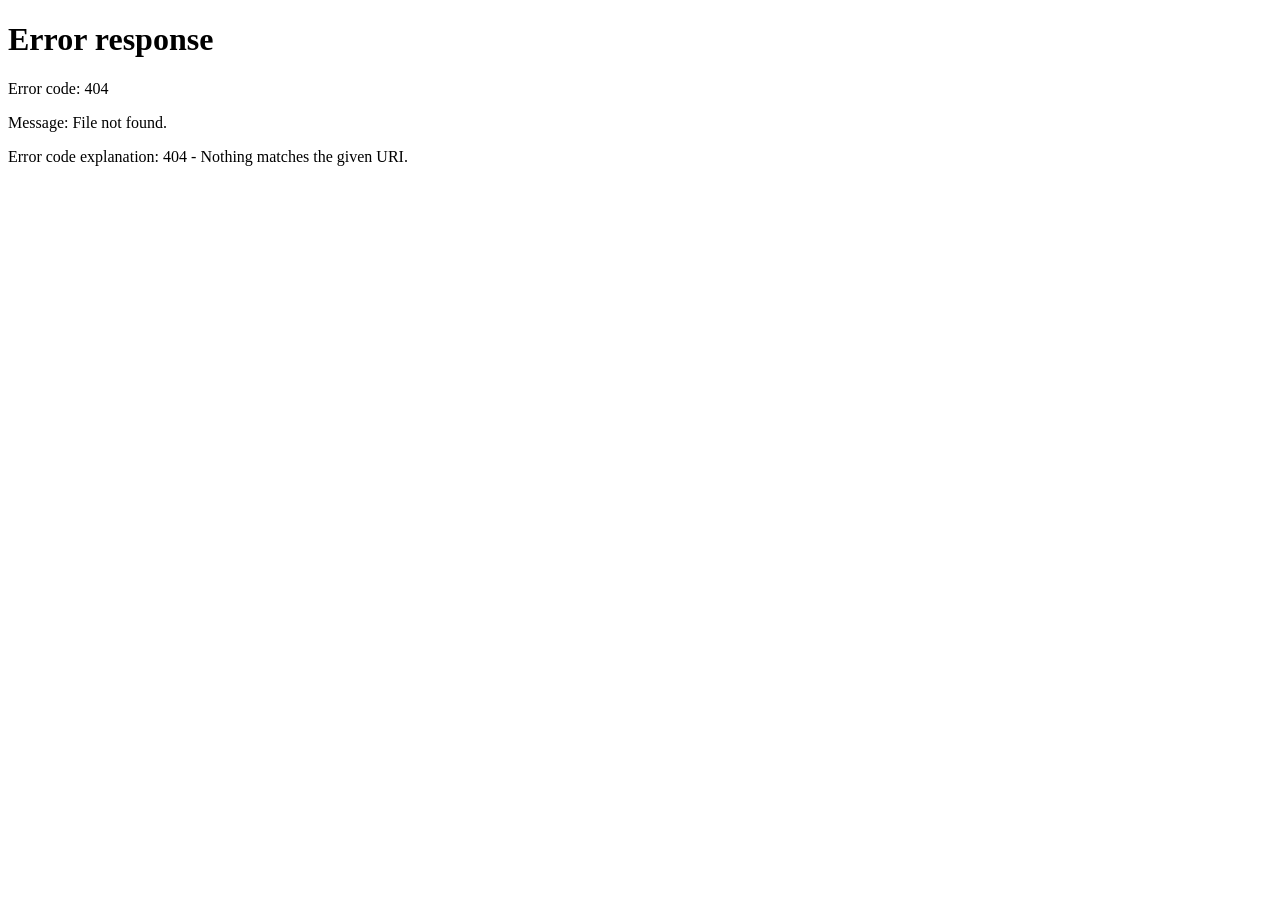
==== commit 631a9231: "Add files via upload" ====
--- a/index.html
+++ b/index.html
@@ -1,1423 +1,52 @@
 <!DOCTYPE html>
-<html lang="en" dir="ltr" data-ui="en" class="dark"><head>
+<html lang="en">
+<head>
 <meta charset="UTF-8">
 <meta name="viewport" content="width=device-width, initial-scale=1.0">
 <meta name="google-adsense-account" content="ca-pub-3266873353292561">
-<title>Music — Royalty-free music search: jazz, lo-fi, ambient, ASMR</title>
-<meta name="description" content="Search royalty-free music (Openverse, Jamendo, Internet Archive): jazz, lo-fi, ambient, ASMR, Arabic, French, English. Ready-to-copy YouTube credits.">
-
+<title>Music — Royalty-free music hub · Musique libre de droits · موسيقى بدون حقوق</title>
+<meta name="description" content="Music: search royalty-free music in French, Arabic and English. Musique libre de droits en français, arabe et anglais. موسيقى بدون حقوق بالعربية والفرنسية والإنجليزية.">
+<link rel="canonical" href="https://haykellaouiti-collab.github.io/music/">
+<link rel="alternate" hreflang="fr" href="https://haykellaouiti-collab.github.io/music/fr/">
+<link rel="alternate" hreflang="en" href="https://haykellaouiti-collab.github.io/music/en/">
+<link rel="alternate" hreflang="ar" href="https://haykellaouiti-collab.github.io/music/ar/">
+<link rel="alternate" hreflang="x-default" href="https://haykellaouiti-collab.github.io/music/">
 <meta property="og:type" content="website">
-<meta property="og:title" content="Music — Royalty-free music search: jazz, lo-fi, ambient, ASMR">
-<meta property="og:locale" content="fr_FR">
-<meta name="theme-color" content="#07090E">
-<script>(function(){try{var d=document.documentElement,th=localStorage.getItem("music_hub_theme");if(th!=="light"&&th!=="dark")th=(window.matchMedia&&matchMedia("(prefers-color-scheme: light)").matches)?"light":"dark";d.classList.toggle("light",th==="light");d.classList.toggle("dark",th!=="light")}catch(e){}})();</script>
-
-
-<link rel="icon" href="data:image/svg+xml,%3Csvg xmlns='http://www.w3.org/2000/svg' viewBox='0 0 64 64'%3E%3Cdefs%3E%3ClinearGradient id='g' x1='0' y1='0' x2='1' y2='1'%3E%3Cstop offset='0' stop-color='%23FBBF24'/%3E%3Cstop offset='1' stop-color='%23FF2D2D'/%3E%3C/linearGradient%3E%3C/defs%3E%3Ccircle cx='32' cy='32' r='30' fill='%230D111A' stroke='url(%23g)' stroke-width='4'/%3E%3Crect x='19' y='28' width='5' height='16' rx='2.5' fill='url(%23g)'/%3E%3Crect x='29.5' y='18' width='5' height='26' rx='2.5' fill='url(%23g)'/%3E%3Crect x='40' y='24' width='5' height='20' rx='2.5' fill='url(%23g)'/%3E%3C/svg%3E">
-<link rel="stylesheet" href="../tailwind.css">
-<link rel="preconnect" href="https://fonts.googleapis.com">
-<link rel="preconnect" href="https://fonts.gstatic.com" crossorigin="">
-<link href="https://fonts.googleapis.com/css2?family=Cinzel:wght@600;700;800&amp;family=JetBrains+Mono:wght@400;500;600&amp;family=Plus+Jakarta+Sans:wght@300;400;500;600;700;800&amp;family=Cairo:wght@400;600;700;800&amp;display=swap" rel="stylesheet">
-<link rel="stylesheet" href="https://cdnjs.cloudflare.com/ajax/libs/font-awesome/6.5.1/css/all.min.css">
-<script src="https://accounts.google.com/gsi/client" async="" defer=""></script>
+<meta property="og:title" content="Music — Royalty-free music hub">
+<meta property="og:url" content="https://haykellaouiti-collab.github.io/music/">
+<script>
+/* Redirige vers la langue mémorisée ou celle du navigateur ; la page reste utilisable sans JavaScript. */
+(function(){try{
+  var l=localStorage.getItem("music_hub_ui");
+  if(l!=="fr"&&l!=="en"&&l!=="ar"){l=(navigator.language||"en").slice(0,2).toLowerCase();if(l!=="fr"&&l!=="ar")l="en"}
+  location.replace("./"+l+"/"+location.hash);
+}catch(e){}})();
+</script>
 <style>
-body{background-color:#07090E;color:#F3F4F6;
-  background-image:radial-gradient(circle at 12% 15%,rgba(212,175,55,.09) 0%,transparent 45%),radial-gradient(circle at 88% 82%,rgba(255,0,0,.06) 0%,transparent 45%),radial-gradient(circle at 50% 50%,rgba(30,41,59,.15) 0%,transparent 60%);
-  background-attachment:fixed;}
-.glass-card{background:rgba(22,29,43,.75);backdrop-filter:blur(14px);-webkit-backdrop-filter:blur(14px);border:1px solid rgba(255,255,255,.08);transition:all .25s ease}
-.glass-card:hover{border-color:rgba(212,175,55,.4);transform:translateY(-2px);box-shadow:0 15px 35px -10px rgba(0,0,0,.7)}
-.glass-card.is-current{border-color:rgba(212,175,55,.7);box-shadow:0 0 0 1px rgba(212,175,55,.35),0 15px 35px -10px rgba(212,175,55,.2)}
-.btn-youtube{background:linear-gradient(135deg,#FF0000,#C80000);box-shadow:0 4px 15px rgba(255,0,0,.25);transition:all .2s}
-.btn-youtube:hover{background:linear-gradient(135deg,#FF1A1A,#E00000);transform:scale(1.02)}
-.btn-gold{background:linear-gradient(135deg,#D4AF37,#AA8820);color:#07090E;transition:all .2s}
-.btn-gold:hover{filter:brightness(1.1);transform:translateY(-1px)}
-::-webkit-scrollbar{width:6px;height:6px}::-webkit-scrollbar-track{background:#07090E}::-webkit-scrollbar-thumb{background:#212B3F;border-radius:9999px}::-webkit-scrollbar-thumb:hover{background:#D4AF37}
-.noscroll{scrollbar-width:none}.noscroll::-webkit-scrollbar{display:none}
-/* Logo animé */
-.logo-disc{animation:spin 9s linear infinite;transform-origin:32px 32px}
-.playing .logo-disc{animation-duration:2.4s}
-.eq-bar{transform-box:fill-box;transform-origin:center bottom;animation:eq 1.1s ease-in-out infinite}
-.eq-bar:nth-child(2){animation-delay:.2s}.eq-bar:nth-child(3){animation-delay:.45s}.eq-bar:nth-child(4){animation-delay:.1s}
-@keyframes spin{to{transform:rotate(360deg)}}
-@keyframes eq{0%,100%{transform:scaleY(.35)}50%{transform:scaleY(1)}}
-/* Visualiseur */
-.viz{display:flex;align-items:flex-end;gap:2px;height:18px}
-.viz i{display:block;width:3px;border-radius:2px;background:linear-gradient(#FBBF24,#FF3B3B);height:30%;animation:eq 1s ease-in-out infinite;animation-play-state:paused}
-.viz i:nth-child(2n){animation-duration:.8s}.viz i:nth-child(3n){animation-duration:1.3s}.viz i:nth-child(4n){animation-delay:.25s}
-.is-playing .viz i{animation-play-state:running}
-.skeleton{background:linear-gradient(90deg,#161D2B 25%,#212B3F 50%,#161D2B 75%);background-size:200% 100%;animation:sk 1.3s infinite}
-@keyframes sk{to{background-position:-200% 0}}
-.fade-in{animation:fi .35s ease both}@keyframes fi{from{opacity:0;transform:translateY(8px)}to{opacity:1;transform:none}}
-.chip{padding:.5rem .9rem;border-radius:.75rem;font-size:.75rem;font-weight:600;white-space:nowrap;display:inline-flex;align-items:center;gap:.45rem;cursor:pointer;border:1px solid rgba(255,255,255,.1);background:rgba(13,17,26,.8);color:#d1d5db;transition:all .2s}
-.chip:hover{color:#fff;border-color:rgba(212,175,55,.45)}
-.chip.on{background:#D4AF37;border-color:#FBBF24;color:#07090E;font-weight:800}
-.chip.mood.on{background:#FF3B3B;border-color:#FF6B6B;color:#fff}
-.pill{font-size:.7rem;padding:.35rem .7rem;border-radius:9999px;border:1px solid rgba(255,255,255,.12);cursor:pointer;display:inline-flex;align-items:center;gap:.4rem;color:#d1d5db}
-.pill.on{background:rgba(16,185,129,.15);border-color:rgba(16,185,129,.5);color:#6ee7b7}
-input[type=range]{accent-color:#f59e0b}
+  :root{color-scheme:light dark;--bg:#f4f6fa;--fg:#0f172a;--card:#fff;--bd:rgba(15,23,42,.15);--gold:#b4941f}
+  @media (prefers-color-scheme:dark){:root{--bg:#07090e;--fg:#f3f4f6;--card:#0d111a;--bd:rgba(255,255,255,.15);--gold:#fbbf24}}
+  body{margin:0;min-height:100vh;display:grid;place-items:center;background:var(--bg);color:var(--fg);font-family:system-ui,"Segoe UI",Cairo,sans-serif;padding:1.5rem}
+  main{max-width:34rem;text-align:center}
+  h1{font-size:2.2rem;letter-spacing:.2em;margin:0 0 .5rem;color:var(--gold)}
+  p{line-height:1.6;margin:.4rem 0}
+  nav{display:flex;flex-wrap:wrap;gap:.75rem;justify-content:center;margin:1.5rem 0}
+  a.b{padding:.8rem 1.4rem;border-radius:.9rem;border:1px solid var(--bd);background:var(--card);color:var(--fg);text-decoration:none;font-weight:700}
+  a.b:hover{border-color:var(--gold)}
+  small a{color:var(--gold)}
 </style>
-<link rel="canonical" href="https://haykellaouiti-collab.github.io/music/en/"><link rel="alternate" hreflang="fr" href="https://haykellaouiti-collab.github.io/music/fr/"><link rel="alternate" hreflang="en" href="https://haykellaouiti-collab.github.io/music/en/"><link rel="alternate" hreflang="ar" href="https://haykellaouiti-collab.github.io/music/ar/"><link rel="alternate" hreflang="x-default" href="https://haykellaouiti-collab.github.io/music/"><meta property="og:url" content="https://haykellaouiti-collab.github.io/music/en/"><meta property="og:description" content="Search royalty-free music (Openverse, Jamendo, Internet Archive): jazz, lo-fi, ambient, ASMR, Arabic, French, English. Ready-to-copy YouTube credits."><meta property="og:site_name" content="Music"><meta property="og:locale:alternate" content="fr_FR"><meta property="og:locale:alternate" content="ar_AR"><script type="application/ld+json">{"@context":"https://schema.org","@type":"WebApplication","name":"Music — Royalty-free music hub","url":"https://haykellaouiti-collab.github.io/music/en/","inLanguage":"en","description":"Search royalty-free music (Openverse, Jamendo, Internet Archive): jazz, lo-fi, ambient, ASMR, Arabic, French, English. Ready-to-copy YouTube credits.","applicationCategory":"MultimediaApplication","operatingSystem":"Any","offers":{"@type":"Offer","price":"0","priceCurrency":"USD"}}</script></head>
-<body class="min-h-screen flex flex-col antialiased selection:bg-gold-500 selection:text-obsidian-950 pb-32">
-
-<div id="toast-container" class="fixed top-24 right-5 z-[90] flex flex-col gap-2 max-w-sm w-full pointer-events-none px-4 sm:px-0"></div>
-
-<!-- HEADER -->
-<header class="sticky top-0 z-40 border-b border-white/10 bg-obsidian-950/85 backdrop-blur-md">
-  <div class="max-w-7xl mx-auto px-4 sm:px-6 py-3 flex items-center justify-between gap-4">
-    <div class="flex items-center gap-3 sm:gap-4 shrink-0">
-    <div class="flex items-center gap-3 shrink-0" id="brand">
-      <svg id="logo" class="w-11 h-11" viewBox="0 0 64 64" aria-label="Music logo">
-        <defs>
-          <linearGradient id="lg" x1="0" y1="0" x2="1" y2="1"><stop offset="0" stop-color="#FBBF24"></stop><stop offset="1" stop-color="#FF2D2D"></stop></linearGradient>
-          <radialGradient id="lbg" cx=".5" cy=".5" r=".6"><stop offset="0" stop-color="#161D2B"></stop><stop offset="1" stop-color="#07090E"></stop></radialGradient>
-        </defs>
-        <circle cx="32" cy="32" r="30" fill="url(#lbg)" stroke="url(#lg)" stroke-width="2.5"></circle>
-        <g class="logo-disc" fill="none" stroke="url(#lg)" stroke-opacity=".45" stroke-width="1">
-          <circle cx="32" cy="32" r="26" stroke-dasharray="6 5"></circle><circle cx="32" cy="32" r="21" stroke-dasharray="3 7"></circle>
-        </g>
-        <g fill="url(#lg)">
-          <rect class="eq-bar" x="18" y="22" width="5" height="22" rx="2.5"></rect>
-          <rect class="eq-bar" x="26" y="16" width="5" height="28" rx="2.5"></rect>
-          <rect class="eq-bar" x="34" y="20" width="5" height="24" rx="2.5"></rect>
-          <rect class="eq-bar" x="42" y="26" width="5" height="18" rx="2.5"></rect>
-        </g>
-      </svg>
-      <div class="hidden min-[430px]:block">
-        <span class="font-display font-extrabold text-2xl tracking-[0.2em] text-transparent bg-clip-text bg-gradient-to-r from-gold-300 via-gold-500 to-red-500 block leading-none">MUSIC</span>
-        <span class="hidden sm:block text-[11px] text-gray-400 font-medium">Royalty-free · 36 genres · 3 sources</span>
-      </div>
-    </div>
-    <div class="flex items-center gap-2" id="ui-controls">
-      <label class="relative flex items-center" translate="no">
-        <i class="fa-solid fa-language absolute start-2.5 text-gold-400 text-sm pointer-events-none" aria-hidden="true"></i>
-        <select id="ui-lang" aria-label="Language / Language" class="ps-8 pe-3 h-9 rounded-xl bg-obsidian-900 border border-white/15 text-white text-xs font-semibold cursor-pointer hover:border-gold-500/50 focus:outline-none focus:border-gold-500">
-          <option value="fr">Français</option>
-          <option value="en" selected="">English</option>
-          <option value="ar">العربية</option>
-        </select>
-      </label>
-      <button id="theme-btn" type="button" title="Light mode" aria-label="Light mode" class="w-9 h-9 rounded-xl bg-white/5 hover:bg-white/15 border border-white/10 text-gold-400 flex items-center justify-center"><i class="fa-solid fa-sun" aria-hidden="true"></i></button>
-    </div>
-    </div>
-
-    <nav id="nav-desktop" class="hidden md:flex items-center gap-1 p-1 bg-obsidian-900/80 border border-white/10 rounded-xl"></nav>
-
-    <div class="flex items-center gap-2.5 shrink-0">
-      <div id="admin-actions" class="hidden items-center gap-2.5">
-        <div class="hidden lg:flex flex-col text-right pr-2 border-r border-white/10">
-          <span class="text-[10px] text-gray-400 uppercase tracking-wider">Plays</span>
-          <span class="font-mono text-xs font-bold text-emerald-400" id="header-subs-total">0</span>
-        </div>
-        <button onclick="openChannelModal()" class="btn-gold px-3 py-2 rounded-xl text-xs font-bold flex items-center gap-1.5">
-          <i class="fa-solid fa-plus" aria-hidden="true"></i><span class="hidden sm:inline">Channel</span>
-        </button>
-      </div>
-      <div id="user-area" class="hidden items-center gap-2"></div>
-    </div>
-  </div>
-  <div id="nav-mobile" class="md:hidden flex items-center justify-around border-t border-white/10 px-2 py-2 bg-obsidian-950 text-xs"></div>
-</header>
-
-<main class="flex-grow max-w-7xl w-full mx-auto px-4 sm:px-6 py-8">
-
-<!-- ACCUEIL -->
-<section id="tab-home" class="space-y-8">
-  <div class="relative rounded-3xl p-6 sm:p-10 border border-gold-500/25 bg-gradient-to-r from-obsidian-950 via-obsidian-900 to-obsidian-950 overflow-hidden shadow-2xl">
-    <div class="absolute top-0 right-0 w-96 h-96 bg-gold-500/10 rounded-full blur-3xl pointer-events-none"></div>
-    <div class="absolute bottom-0 left-0 w-72 h-72 bg-red-600/10 rounded-full blur-3xl pointer-events-none"></div>
-    <div class="relative z-10 max-w-3xl">
-      <div class="inline-flex items-center gap-2 px-3 py-1 rounded-full bg-gold-500/15 border border-gold-500/30 text-gold-400 text-xs font-semibold mb-4"><i class="fa-solid fa-headphones" aria-hidden="true"></i> Your music studio</div>
-      <h1 class="font-display text-3xl sm:text-5xl font-bold text-white tracking-tight leading-tight mb-3">All the free music,<br><span class="text-transparent bg-clip-text bg-gradient-to-r from-gold-400 via-amber-200 to-red-400">one click away</span></h1>
-      <p class="text-gray-300 text-sm sm:text-base leading-relaxed mb-6">Search hundreds of thousands of Creative Commons tracks, filter by genre, mood and license, add them to your channels and generate YouTube-ready credits.</p>
-      <div class="flex flex-wrap gap-3">
-        <button onclick="switchTab('discover')" class="btn-gold px-5 py-3 rounded-xl text-sm font-bold flex items-center gap-2"><i class="fa-solid fa-compass" aria-hidden="true"></i> Discover music</button>
-        <button onclick="surpriseMe()" class="px-5 py-3 rounded-xl text-sm font-bold flex items-center gap-2 bg-white/10 hover:bg-white/15 border border-white/15"><i class="fa-solid fa-dice" aria-hidden="true"></i> Surprise me</button>
-      </div>
-    </div>
-  </div>
-
-  <div class="flex items-center gap-2 overflow-x-auto pb-2 noscroll" id="home-genres"></div>
-
-  <div class="flex flex-col sm:flex-row items-center justify-between gap-4 p-4 rounded-2xl bg-obsidian-900/60 border border-white/10">
-    <div class="relative w-full sm:w-80">
-      <i class="fa-solid fa-magnifying-glass text-gray-400 absolute left-3.5 top-1/2 -translate-y-1/2 text-xs" aria-hidden="true"></i>
-      <input id="home-search" aria-label="Filter my library" type="text" oninput="renderHome()" placeholder="Filter my library (title, artist)…" class="w-full pl-9 pr-4 py-2 rounded-xl bg-obsidian-950 border border-white/15 text-white placeholder-gray-500 text-xs focus:outline-none focus:border-gold-500">
-    </div>
-    <div class="flex items-center gap-4 text-xs text-gray-400">
-      <span>Tracks: <strong class="text-white font-mono" id="home-count">0</strong></span>
-      <button id="home-online-btn" onclick="exploreGenreOnline()" class="btn-gold px-3 py-1.5 rounded-lg font-bold text-[11px]"><i class="fa-solid fa-earth-europe mr-1" aria-hidden="true"></i> Explore this genre online</button>
-    </div>
-  </div>
-  <div id="home-grid" class="grid grid-cols-1 md:grid-cols-2 lg:grid-cols-3 gap-6"></div>
-</section>
-
-<!-- DÉCOUVRIR -->
-<section id="tab-discover" class="hidden space-y-6">
-  <div class="rounded-3xl p-6 sm:p-8 border border-white/10 bg-obsidian-900/80 space-y-5">
-    <div class="flex flex-col md:flex-row md:items-end justify-between gap-4">
-      <div>
-        <div class="inline-flex items-center gap-2 px-3 py-1 rounded-full bg-emerald-500/15 border border-emerald-500/30 text-emerald-400 text-xs font-semibold mb-2"><i class="fa-solid fa-globe" aria-hidden="true"></i> Live multi-source search</div>
-        <h2 class="font-display text-2xl sm:text-3xl font-bold text-white">Discover</h2>
-        <p class="text-xs text-gray-400 mt-1">Results come live from open catalogs. Always check the license before publishing.</p>
-      </div>
-      <div class="flex gap-2">
-        <button onclick="surpriseMe()" class="px-4 py-2.5 rounded-xl text-xs font-bold bg-white/10 hover:bg-white/15 border border-white/15 flex items-center gap-2"><i class="fa-solid fa-dice" aria-hidden="true"></i> Surprise me</button>
-        <button onclick="openYTMusic()" class="px-4 py-2.5 rounded-xl text-xs font-bold bg-red-600/15 hover:bg-red-600 text-red-400 hover:text-white border border-red-500/30 flex items-center gap-2"><i class="fa-brands fa-youtube" aria-hidden="true"></i> Open in YouTube Music</button>
-        <button onclick="openImportModal()" class="btn-gold px-4 py-2.5 rounded-xl font-bold text-xs flex items-center gap-2"><i class="fa-solid fa-link" aria-hidden="true"></i> Import a URL</button>
-      </div>
-    </div>
-
-    <form onsubmit="event.preventDefault();runSearch(true)" class="flex gap-2">
-      <div class="relative flex-1">
-        <i class="fa-solid fa-magnifying-glass text-gray-400 absolute left-4 top-1/2 -translate-y-1/2 text-sm" aria-hidden="true"></i>
-        <input id="q" aria-label="Search for music" type="search" list="q-hist" autocomplete="off" placeholder="Instrument, mood, artist, title… (e.g. piano rain, saxophone, 80s synth)" class="w-full pl-11 pr-4 py-3.5 rounded-2xl bg-obsidian-950 border border-white/15 text-white placeholder-gray-500 text-sm focus:outline-none focus:border-gold-500">
-        <datalist id="q-hist"></datalist>
-      </div>
-      <button class="btn-gold px-6 rounded-2xl font-bold text-sm flex items-center gap-2"><i class="fa-solid fa-magnifying-glass" aria-hidden="true"></i><span class="hidden sm:inline">Search</span></button>
-    </form>
-
-    <div>
-      <div class="text-[10px] uppercase tracking-wider text-gray-400 mb-2 font-semibold">Song language</div>
-      <div id="lang-chips" class="flex flex-wrap gap-2"></div>
-    </div>
-    <div>
-      <div class="text-[10px] uppercase tracking-wider text-gray-400 mb-2 font-semibold">Genres</div>
-      <div id="genre-chips" class="flex flex-wrap gap-2"></div>
-    </div>
-    <div>
-      <div class="text-[10px] uppercase tracking-wider text-gray-400 mb-2 font-semibold">Moods</div>
-      <div id="mood-chips" class="flex flex-wrap gap-2"></div>
-    </div>
-
-    <div class="grid grid-cols-2 md:grid-cols-5 gap-3 pt-4 border-t border-white/10 items-end">
-      <label class="text-[11px] text-gray-400">License
-        <select id="f-license" onchange="applyFilters()" class="mt-1 w-full px-3 py-2 rounded-xl bg-obsidian-950 border border-white/15 text-white text-xs">
-          <option value="all">All (CC)</option><option value="cc0">CC0 / Public domain</option><option value="by">CC BY</option><option value="by-sa">CC BY-SA</option>
-        </select></label>
-      <label class="text-[11px] text-gray-400">Min. length
-        <select id="f-dur" onchange="applyFilters()" class="mt-1 w-full px-3 py-2 rounded-xl bg-obsidian-950 border border-white/15 text-white text-xs">
-          <option value="0">All</option><option value="60">&gt; 1 min</option><option value="180">&gt; 3 min</option><option value="600">&gt; 10 min</option><option value="1800">&gt; 30 min</option>
-        </select></label>
-      <label class="text-[11px] text-gray-400">Sort
-        <select id="f-sort" onchange="applyFilters()" class="mt-1 w-full px-3 py-2 rounded-xl bg-obsidian-950 border border-white/15 text-white text-xs">
-          <option value="rel">Relevance (mixed)</option><option value="dur-desc">Longest</option><option value="dur-asc">Shortest</option><option value="title">Title A→Z</option>
-        </select></label>
-      <label class="flex items-center gap-2 text-[11px] text-gray-300 cursor-pointer md:col-span-1"><input id="f-commercial" type="checkbox" checked="" onchange="runSearch(true)" class="rounded"> Commercial use only <span class="text-gray-400">(uncheck to include listen-only tracks from YouTube)</span></label>
-      <div class="flex flex-wrap gap-2 justify-end" id="source-pills"></div>
-    </div>
-    <details class="text-xs text-gray-400">
-      <summary class="cursor-pointer text-gold-400 font-semibold">Source settings (optional Jamendo key)</summary>
-      <div class="mt-3 grid md:grid-cols-2 gap-3">
-        <label>Jamendo client_id (free at developer.jamendo.com)
-          <input id="jamendo-key" type="text" placeholder="e.g. 1a2b3c4d" onchange="saveSettings()" class="mt-1 w-full px-3 py-2 rounded-xl bg-obsidian-950 border border-white/15 text-white text-xs font-mono"></label>
-        <p class="text-[11px] leading-relaxed self-end">Openverse and Internet Archive work without a key. Jamendo adds thousands of tracks by independent artists but requires a key, and commercial use (monetized channel) requires a Jamendo license: source disabled by default. Openverse's anonymous quota is limited: on a 429 error, wait a minute.</p>
-      </div>
-    </details>
-  </div>
-
-  <div class="flex items-center justify-between text-xs text-gray-400"><div id="search-status">Start a search or pick a genre.</div><div id="result-count" class="font-mono"></div></div>
-  <div id="discover-grid" class="grid grid-cols-1 md:grid-cols-2 xl:grid-cols-3 gap-4"></div>
-  <div class="text-center"><button id="more-btn" onclick="runSearch(false)" class="hidden px-6 py-3 rounded-xl bg-white/10 hover:bg-white/15 border border-white/15 text-sm font-bold"><i class="fa-solid fa-angles-down mr-2" aria-hidden="true"></i> Load more results</button></div>
-</section>
-
-<!-- TENDANCES (écoute et visionnage uniquement) -->
-<section id="tab-trending" class="hidden space-y-6">
-  <div class="rounded-3xl p-6 sm:p-8 border border-white/10 bg-obsidian-900/80 space-y-4">
-    <div class="inline-flex items-center gap-2 px-3 py-1 rounded-full bg-sky-500/15 border border-sky-500/30 text-sky-300 text-xs font-semibold"><i class="fa-solid fa-eye" aria-hidden="true"></i> Listen and watch only</div>
-    <h2 class="font-display text-2xl sm:text-3xl font-bold text-white">Trending music</h2>
-    <p class="text-xs text-gray-400 max-w-3xl">The most-played tracks right now on YouTube, by language. They play in the official YouTube player: they are never added to your channels or library, and cannot be reused in your videos.</p>
-    <div id="trend-lang" class="flex flex-wrap gap-2"></div>
-  </div>
-  <div id="trend-status" class="text-xs text-gray-400"></div>
-  <div id="trend-grid" class="grid grid-cols-1 md:grid-cols-2 xl:grid-cols-3 gap-4"></div>
-  <div class="text-center"><button id="trend-more" onclick="loadTrending(false)" class="hidden px-6 py-3 rounded-xl bg-white/10 hover:bg-white/15 border border-white/15 text-sm font-bold"><i class="fa-solid fa-angles-down mr-2" aria-hidden="true"></i> Load more</button></div>
-</section>
-
-<!-- BIBLIOTHÈQUE -->
-<section id="tab-library" class="hidden space-y-6">
-  <div class="rounded-3xl p-6 sm:p-8 border border-white/10 bg-obsidian-900/80">
-    <div class="flex flex-col md:flex-row md:items-center justify-between gap-4">
-      <div>
-        <h2 class="font-display text-2xl sm:text-3xl font-bold text-white">My Library</h2>
-        <p class="text-xs text-gray-400 mt-1">Favorites, tracks placed in your channels, credits and backup.</p>
-      </div>
-      <div class="flex flex-wrap gap-2">
-        <button onclick="copyAllCredits()" class="btn-gold px-4 py-2.5 rounded-xl text-xs font-bold"><i class="fa-solid fa-copy mr-1.5" aria-hidden="true"></i> YouTube credits</button>
-        <button onclick="exportBackup()" class="px-4 py-2.5 rounded-xl text-xs font-bold bg-white/10 hover:bg-white/15"><i class="fa-solid fa-download mr-1.5" aria-hidden="true"></i> JSON backup</button>
-        <label class="px-4 py-2.5 rounded-xl text-xs font-bold bg-white/10 hover:bg-white/15 cursor-pointer"><i class="fa-solid fa-upload mr-1.5" aria-hidden="true"></i> Restore<input type="file" accept="application/json" class="hidden" onchange="importBackup(this)"></label>
-      </div>
-    </div>
-    <div class="flex gap-2 mt-5" id="lib-tabs"></div>
-  </div>
-  <div id="library-grid" class="grid grid-cols-1 md:grid-cols-2 xl:grid-cols-3 gap-4"></div>
-</section>
-
-<!-- CHAÎNES -->
-<section id="tab-channels" class="hidden space-y-8">
-  <div class="rounded-3xl p-6 sm:p-8 border border-white/10 bg-obsidian-900/80">
-    <div class="flex flex-col md:flex-row md:items-center justify-between gap-4 pb-6 border-b border-white/10">
-      <div>
-        <h2 class="font-display text-2xl sm:text-3xl font-bold text-white">My YouTube Channels</h2>
-        <p class="text-xs text-gray-300 mt-1 max-w-2xl">The parameter <code class="text-gold-400 bg-black/40 px-1 rounded font-mono text-[11px]">?sub_confirmation=1</code> is automatically added to links.</p>
-      </div>
-      <button onclick="openChannelModal()" class="btn-gold font-bold text-xs px-4 py-2.5 rounded-xl flex items-center gap-2"><i class="fa-solid fa-plus" aria-hidden="true"></i> Add a channel</button>
-    </div>
-    <div class="grid grid-cols-1 sm:grid-cols-3 gap-4 mt-6">
-      <div class="p-4 rounded-2xl bg-obsidian-950/70 border border-white/10"><span class="text-[10px] text-gray-400 uppercase tracking-wider block">Channels</span><span class="text-2xl font-bold font-mono text-white" id="kpi-channel-count">0</span></div>
-      <div class="p-4 rounded-2xl bg-obsidian-950/70 border border-white/10"><span class="text-[10px] text-gray-400 uppercase tracking-wider block">Videos launched</span><span class="text-2xl font-bold font-mono text-emerald-400" id="kpi-subs-gained">+0</span></div>
-      <div class="p-4 rounded-2xl bg-obsidian-950/70 border border-white/10"><span class="text-[10px] text-gray-400 uppercase tracking-wider block">Estimated audience</span><span class="text-2xl font-bold font-mono text-gold-400" id="kpi-audience-total">0</span></div>
-    </div>
-  </div>
-  <div class="rounded-3xl p-6 sm:p-8 border border-gold-500/30 bg-obsidian-900/80 space-y-5">
-    <div>
-      <h3 class="font-display text-xl font-bold text-white">Network settings (administrator)</h3>
-      <p class="text-xs text-gray-400 mt-1">These settings are saved in this browser. To apply them to your visitors, click “Export configuration” and place <code class="text-gold-400">music_config.json</code> next to the page.</p>
-    </div>
-    <div class="grid md:grid-cols-2 gap-4 text-xs text-gray-300">
-      <label>Google OAuth Client ID
-        <input id="cfg-client" placeholder="1234567890-abc.apps.googleusercontent.com" class="mt-1 w-full px-3 py-2.5 rounded-xl bg-obsidian-950 border border-white/15 text-white font-mono text-[11px]"></label>
-      <label>Administrator emails (comma-separated)
-        <input id="cfg-admins" placeholder="you@gmail.com" class="mt-1 w-full px-3 py-2.5 rounded-xl bg-obsidian-950 border border-white/15 text-white text-xs"></label>
-      <label>Target channel: where chosen tracks are added
-        <select id="cfg-target" class="mt-1 w-full px-3 py-2.5 rounded-xl bg-obsidian-950 border border-white/15 text-white text-xs"></select></label>
-      <label>Channel video suggested at each choice (URL or ID)
-        <input id="cfg-video" placeholder="https://www.youtube.com/watch?v=…" class="mt-1 w-full px-3 py-2.5 rounded-xl bg-obsidian-950 border border-white/15 text-white text-xs"></label>
-      <label>YouTube API key (optional, restricted to your domain)
-        <input id="cfg-ytkey" class="mt-1 w-full px-3 py-2.5 rounded-xl bg-obsidian-950 border border-white/15 text-white font-mono text-[11px]"></label>
-      <label>AdSense: publisher ID (ca-pub-…)
-        <input id="cfg-adpub" placeholder="ca-pub-1234567890123456" class="mt-1 w-full px-3 py-2.5 rounded-xl bg-obsidian-950 border border-white/15 text-white font-mono text-[11px]"></label>
-      <label>AdSense: ad unit ID (slot)
-        <input id="cfg-adslot" placeholder="1234567890" class="mt-1 w-full px-3 py-2.5 rounded-xl bg-obsidian-950 border border-white/15 text-white font-mono text-[11px]"></label>
-      <label class="flex items-center gap-2"><input id="cfg-login" type="checkbox" class="rounded"> Google sign-in required <span class="text-amber-300">(not recommended: AdSense would only see the sign-in wall)</span></label>
-      <label class="flex items-center gap-2"><input id="cfg-sub" type="checkbox" class="rounded"> Network subscription required <span class="text-amber-300">(not recommended: forbidden by YouTube API rules)</span></label>
-    </div>
-    <div class="flex flex-wrap gap-3">
-      <button onclick="saveConfig()" class="btn-gold px-5 py-2.5 rounded-xl text-xs font-bold"><i class="fa-solid fa-floppy-disk mr-1.5" aria-hidden="true"></i> Save</button>
-      <button onclick="exportConfig()" class="bg-emerald-600 hover:bg-emerald-500 text-white px-5 py-2.5 rounded-xl text-xs font-bold"><i class="fa-solid fa-file-export mr-1.5" aria-hidden="true"></i> Export configuration</button>
-    </div>
-    <details class="text-xs text-gray-400"><summary class="cursor-pointer text-gold-400 font-semibold">How to get the Google Client ID?</summary>
-      <ol class="list-decimal ml-5 mt-2 space-y-1 leading-relaxed">
-        <li>Google Cloud Console → create a project → “APIs &amp; Services” → enable <b>YouTube Data API v3</b>.</li>
-        <li>OAuth consent screen → add the scope <code>.../auth/youtube</code> (sensitive).</li>
-        <li>Credentials → create an “OAuth client ID” of type <b>Web application</b>, with the exact address of your site (https://… or http://localhost) as the authorized JavaScript origin. A file opened directly (file://) does not work.</li>
-        <li>Paste the ID above, add your administrator email, save, then export the configuration.</li>
-        <li>Locked out? Add <code>#reset</code> to the address to clear this browser's settings, or <code>#admin</code> as long as no complete configuration exists.</li>
-      </ol></details>
-  </div>
-  <div id="channels-grid" class="grid grid-cols-1 md:grid-cols-2 gap-6"></div>
-</section>
-
-<!-- STATS -->
-<section id="tab-stats" class="hidden space-y-8">
-  <div class="grid grid-cols-1 sm:grid-cols-2 lg:grid-cols-4 gap-4">
-    <div class="rounded-3xl p-6 bg-obsidian-900/80 border border-white/10"><span class="text-[11px] uppercase tracking-wider text-gray-400 font-semibold block mb-1">Channel videos launched</span><span class="text-3xl font-extrabold font-mono text-emerald-400" id="stats-total-subs">+0</span></div>
-    <div class="rounded-3xl p-6 bg-obsidian-900/80 border border-white/10"><span class="text-[11px] uppercase tracking-wider text-gray-400 font-semibold block mb-1">Tracks in library</span><span class="text-3xl font-extrabold font-mono text-gold-400" id="stats-tracks">0</span></div>
-    <div class="rounded-3xl p-6 bg-obsidian-900/80 border border-white/10"><span class="text-[11px] uppercase tracking-wider text-gray-400 font-semibold block mb-1">Plays started</span><span class="text-3xl font-extrabold font-mono text-sky-400" id="stats-total-plays">0</span></div>
-    <div class="rounded-3xl p-6 bg-obsidian-900/80 border border-white/10"><span class="text-[11px] uppercase tracking-wider text-gray-400 font-semibold block mb-1">Email contacts</span><span class="text-3xl font-extrabold font-mono text-white" id="stats-subscribers-count">0</span></div>
-  </div>
-  <div class="grid grid-cols-1 lg:grid-cols-12 gap-6">
-    <div class="lg:col-span-7 rounded-3xl p-6 sm:p-7 bg-obsidian-900/80 border border-white/10">
-      <h3 class="font-display text-lg font-bold text-white mb-4">Tracks per channel</h3>
-      <div id="stats-bars" class="space-y-3.5"></div>
-    </div>
-    <div class="lg:col-span-5 rounded-3xl p-6 sm:p-7 bg-obsidian-900/80 border border-gold-500/30 flex flex-col justify-between">
-      <div>
-        <h3 class="font-display text-lg font-bold text-white mb-2">New release alerts</h3>
-        <p class="text-xs text-gray-300 mb-4">Collect listeners' emails (stored locally in your browser).</p>
-        <form onsubmit="handleNewsletterSubmit(event)" class="space-y-3">
-          <input type="email" id="newsletter-email" required="" placeholder="listener@example.com" class="w-full px-3.5 py-2.5 rounded-xl bg-obsidian-950 border border-white/15 text-white text-xs focus:outline-none focus:border-gold-500">
-          <button class="w-full btn-gold font-bold text-xs py-2.5 rounded-xl">Subscribe to alerts</button>
-        </form>
-      </div>
-      <button onclick="exportSubscribersCSV()" class="mt-6 w-full py-2.5 rounded-xl bg-white/10 hover:bg-white/15 text-xs font-bold"><i class="fa-solid fa-download text-gold-400 mr-2" aria-hidden="true"></i>Download emails (.CSV)</button>
-    </div>
-  </div>
-</section>
-<section id="about" class="max-w-4xl mx-auto mt-16 pt-10 border-t border-white/10 text-sm text-gray-300 leading-relaxed space-y-5">
-  <h2 class="font-display text-2xl font-bold text-white">About Music</h2>
-  <p>Music is a search engine for royalty-free music. It queries Openverse, Jamendo and Internet Archive live — three open catalogs — and also offers YouTube search for listening. You filter by genre (jazz, lo-fi, electro, classical, ambient, ASMR, cinematic…), mood, license and length, then listen, keep your favorites and copy ready-made credits to paste into a video description.</p>
-  <h3 class="text-lg font-bold text-white">Understanding Creative Commons licenses</h3>
-  <ul class="list-disc ml-5 space-y-1.5">
-    <li><b>CC0 / public domain</b> : no obligation, commercial use allowed.</li>
-    <li><b>CC BY</b> : commercial use allowed if you credit the author, title, license and source.</li>
-    <li><b>CC BY-SA</b> : like CC BY, but your creation must be shared under the same license.</li>
-    <li><b>NC</b> (non-commercial): not allowed in a monetized video.</li>
-    <li><b>ND</b> (no derivatives): the track cannot be remixed or cut.</li>
-  </ul>
-  <h3 class="text-lg font-bold text-white">Tips for YouTube creators</h3>
-  <p>Enable “Commercial use only” if your channel is monetized, copy the credits as soon as you use a track and keep the source page. A license can change: check it with the author before publishing. YouTube tracks marked “Listen only” cannot be reused in your videos.</p>
-  <h3 class="text-lg font-bold text-white">Frequently asked questions</h3>
-  <p><b>Why a Google sign-in?</b> It is optional: it is only used for YouTube search and trends. Nothing is sent to a server: everything stays in your browser. <b>Where are my favorites?</b> In this browser: use the library's JSON backup to move them. <b>A track won't play?</b> Its file may have been removed: the app skips to the next one.</p>
-</section>
+</head>
+<body>
+<main>
+  <h1>MUSIC</h1>
+  <p lang="en">Search royalty-free music in French, Arabic and English: jazz, lo-fi, ambient, ASMR, cinematic and more, with ready-to-copy YouTube credits.</p>
+  <p lang="fr">Cherchez de la musique libre de droits en français, arabe et anglais, avec crédits YouTube prêts à copier.</p>
+  <p lang="ar" dir="rtl">ابحث عن موسيقى بدون حقوق بالعربية والفرنسية والإنجليزية مع نسب يوتيوب جاهزة للنسخ.</p>
+  <nav aria-label="Language / Langue / اللغة">
+    <a class="b" href="en/" hreflang="en" lang="en">English</a>
+    <a class="b" href="fr/" hreflang="fr" lang="fr">Français</a>
+    <a class="b" href="ar/" hreflang="ar" lang="ar" dir="rtl">العربية</a>
+  </nav>
+  <small><a href="privacy.html">Privacy · Confidentialité · الخصوصية</a></small>
 </main>
-
-<!-- LECTEUR YOUTUBE (visible, conforme aux règles de YouTube) -->
-<div id="yt-dock" class="hidden fixed left-4 bottom-40 md:bottom-24 z-40 w-72 rounded-2xl bg-obsidian-900 border border-red-500/40 shadow-2xl overflow-hidden">
-  <div class="flex items-center justify-between px-3 py-1.5 border-b border-white/10 text-[10px] uppercase tracking-wider text-red-400 font-semibold"><span><i class="fa-brands fa-youtube mr-1" aria-hidden="true"></i>YouTube Music</span><button onclick="stopYT()" class="text-gray-400 hover:text-white" aria-label="Close"><i class="fa-solid fa-xmark" aria-hidden="true"></i></button></div>
-  <div id="yt-holder" class="aspect-video bg-black"></div>
-</div>
-
-<footer class="max-w-7xl mx-auto w-full px-4 sm:px-6 pb-8 text-center text-[11px] text-gray-400 space-y-3">
-  <div id="ad-slot" class="hidden"></div>
-  <p>Music — tracks under Creative Commons licenses: respect the credits required by each license. · <a href="../privacy.html" target="_blank" rel="noopener" class="underline hover:text-gold-400">Privacy policy</a></p>
-</footer>
-
-<!-- LECTEUR -->
-<aside id="player" class="fixed bottom-0 left-0 right-0 z-40 bg-obsidian-950/95 border-t border-gold-500/30 backdrop-blur-xl px-4 py-3 sm:px-6 shadow-2xl flex flex-col md:flex-row items-center justify-between gap-3">
-  <div class="flex items-center gap-3.5 w-full md:w-1/3 min-w-0">
-    <img id="p-cover" alt="" class="w-12 h-12 rounded-xl object-cover border border-white/10">
-    <div class="min-w-0 flex-1">
-      <div class="flex items-center gap-2"><h4 id="p-title" class="text-sm font-bold text-white truncate">Select a track</h4><span id="p-genre" class="text-[10px] font-mono px-1.5 py-0.5 rounded bg-white/10 text-gold-400 hidden"></span></div>
-      <p id="p-artist" class="text-xs text-gray-400 truncate">—</p>
-      <span id="p-sub" class="text-[11px] text-gold-400/90 truncate block"></span>
-    </div>
-    <div class="viz hidden sm:flex"><i></i><i></i><i></i><i></i><i></i><i></i></div>
-  </div>
-  <div dir="ltr" class="flex flex-col items-center gap-1.5 w-full md:w-2/5">
-    <div class="flex items-center gap-3">
-      <button id="p-shuf" onclick="toggleShuffle()" title="Shuffle" aria-label="Shuffle playback" class="p-1.5 text-gray-400 hover:text-white"><i class="fa-solid fa-shuffle" aria-hidden="true"></i></button>
-      <button onclick="prevTrack()" aria-label="Previous track" class="p-1.5 text-gray-300 hover:text-white"><i class="fa-solid fa-backward-step" aria-hidden="true"></i></button>
-      <button onclick="togglePlay()" aria-label="Play / pause" class="w-10 h-10 rounded-full bg-gold-500 hover:bg-gold-400 text-obsidian-950 flex items-center justify-center shadow-lg"><i id="p-icon" class="fa-solid fa-play ml-0.5"></i></button>
-      <button onclick="nextTrack()" aria-label="Next track" class="p-1.5 text-gray-300 hover:text-white"><i class="fa-solid fa-forward-step" aria-hidden="true"></i></button>
-      <button id="p-rep" onclick="toggleRepeat()" title="Repeat" aria-label="Repeat" class="p-1.5 text-gray-400 hover:text-white"><i class="fa-solid fa-repeat" aria-hidden="true"></i></button>
-    </div>
-    <div class="w-full flex items-center gap-2.5 text-[11px] font-mono text-gray-400">
-      <span id="p-cur" class="w-10 text-right tabular-nums">0:00</span>
-      <input type="range" id="p-seek" aria-label="Position in track" min="0" max="1000" value="0" oninput="handleSeek(this.value)" class="flex-1 h-1 cursor-pointer">
-      <span id="p-dur" class="w-10 tabular-nums">0:00</span>
-    </div>
-  </div>
-  <div class="hidden md:flex items-center justify-end gap-3 w-1/3">
-    <select id="p-sleep" onchange="setSleep(this.value)" title="Sleep timer" class="text-[11px] py-1 px-2 rounded-lg bg-obsidian-900 border border-white/15 text-gray-300">
-      <option value="0">Timer</option><option value="15">15 min</option><option value="30">30 min</option><option value="60">60 min</option><option value="120">2 h</option>
-    </select>
-    <i class="fa-solid fa-volume-high text-gray-400 text-xs" aria-hidden="true"></i>
-    <input type="range" aria-label="Volume" min="0" max="1" step="0.05" value="0.85" oninput="setVol(this.value)" class="w-20 h-1 cursor-pointer">
-    <button onclick="toggleFavCurrent()" id="p-fav" aria-label="Add to favorites" class="p-2 text-gray-400 hover:text-red-400"><i class="fa-regular fa-heart" aria-hidden="true"></i></button>
-  </div>
-</aside>
-
-<!-- PORTE D'ACCÈS -->
-<div id="auth-gate" class="fixed inset-0 z-[70] hidden items-center justify-center p-4 bg-obsidian-950/95 backdrop-blur-xl overflow-y-auto">
-  <div class="max-w-md w-full rounded-3xl border border-gold-500/40 bg-obsidian-900 p-7 sm:p-8 text-center shadow-2xl my-6">
-    <div class="w-14 h-14 mx-auto rounded-2xl bg-gradient-to-br from-gold-500/20 to-red-600/20 border border-gold-500/40 flex items-center justify-center text-gold-400 text-2xl mb-3"><i class="fa-solid fa-headphones" aria-hidden="true"></i></div>
-    <h2 class="font-display text-2xl font-bold tracking-widest text-transparent bg-clip-text bg-gradient-to-r from-gold-300 to-red-400">MUSIC</h2>
-    <p class="text-xs text-gray-300 mt-2 mb-5">Sign in with Google to access the music.</p>
-    <ul id="auth-steps" class="text-left text-xs text-gray-200 space-y-3 mb-5"></ul>
-    <div class="space-y-3">
-      <button id="auth-btn-login" onclick="googleSignIn()" class="w-full py-3.5 rounded-2xl bg-white text-gray-900 font-bold text-sm flex items-center justify-center gap-2.5 hover:bg-gray-100"><i class="fa-brands fa-google" aria-hidden="true"></i> Sign in with Google</button>
-      <button id="auth-btn-sub" onclick="subscribeNetwork()" class="hidden w-full py-3.5 rounded-2xl btn-youtube text-white font-bold text-sm items-center justify-center gap-2.5"><i class="fa-brands fa-youtube text-lg" aria-hidden="true"></i> Subscribe to the network in 1 click</button>
-      <button id="auth-btn-verify" onclick="verifySubscriptions()" class="hidden w-full py-2.5 rounded-xl bg-white/10 hover:bg-white/15 text-xs font-semibold">Already done: check my subscription</button>
-      <button id="auth-btn-admin" onclick="location.hash='admin'" class="hidden w-full py-3 rounded-2xl bg-gold-500 text-obsidian-950 font-bold text-sm"><i class="fa-solid fa-gear mr-2" aria-hidden="true"></i>I am the administrator: open and configure</button>
-    </div>
-    <p id="auth-msg" class="text-xs mt-4 text-gray-400"></p>
-    <p class="text-[11px] text-gray-400 mt-5 leading-relaxed border-t border-white/10 pt-4">Music is a search engine for royalty-free (Creative Commons) music: jazz, lo-fi, electro, classical, ambient and over 20 genres, with ready-to-copy credits for your videos.</p>
-    <p class="text-[10px] text-gray-400 mt-3 leading-relaxed">Google asks for access to your profile and to read YouTube, only for search and trends. No data is sent to a server: everything stays in your browser. <a href="../privacy.html" target="_blank" rel="noopener" class="underline hover:text-gold-400">Privacy policy</a></p>
-    <button onclick="signOut()" id="auth-signout" class="hidden mt-3 text-[11px] text-gray-400 underline hover:text-gold-400">Switch account</button>
-  </div>
-</div>
-
-<!-- CARTE CHAÎNE (vidéo proposée à chaque choix de musique) -->
-<div id="chan-card" class="hidden fixed right-4 bottom-40 md:bottom-24 z-40 w-72 rounded-2xl bg-obsidian-900 border border-gold-500/40 shadow-2xl overflow-hidden"></div>
-
-<!-- MODALE CHAÎNE -->
-<div id="channel-modal" class="fixed inset-0 z-50 hidden items-center justify-center p-4 bg-black/85 backdrop-blur-md">
-  <div class="bg-obsidian-900 border border-white/15 rounded-3xl max-w-lg w-full p-6 shadow-2xl relative max-h-[92vh] overflow-y-auto">
-    <button onclick="closeModal('channel-modal')" class="absolute top-4 right-4 w-8 h-8 rounded-full bg-white/5 hover:bg-white/10 text-gray-400" aria-label="Close"><i class="fa-solid fa-xmark" aria-hidden="true"></i></button>
-    <h3 id="channel-modal-title" class="text-xl font-bold text-white mb-4">Add a YouTube channel</h3>
-    <form id="channel-form" onsubmit="saveChannel(event)" class="space-y-4">
-      <input type="hidden" id="ch-id">
-      <div><label class="block text-xs text-gray-300 mb-1">Name *</label><input id="ch-name" required="" class="w-full px-3.5 py-2.5 rounded-xl bg-obsidian-950 border border-white/15 text-white text-xs"></div>
-      <div><label class="block text-xs text-gray-300 mb-1">URL, @handle or UC… ID *</label><input id="ch-url" required="" placeholder="https://www.youtube.com/@MaChaine" class="w-full px-3.5 py-2.5 rounded-xl bg-obsidian-950 border border-white/15 text-white text-xs"></div>
-      <div class="grid sm:grid-cols-2 gap-3">
-        <div><label class="block text-xs text-gray-300 mb-1">Genre</label><select id="ch-genre" class="w-full px-3.5 py-2.5 rounded-xl bg-obsidian-950 border border-white/15 text-white text-xs"></select></div>
-        <div><label class="block text-xs text-gray-300 mb-1">Badge *</label><input id="ch-tag" required="" class="w-full px-3.5 py-2.5 rounded-xl bg-obsidian-950 border border-white/15 text-white text-xs"></div>
-      </div>
-      <div><label class="block text-xs text-gray-300 mb-1">Description *</label><textarea id="ch-desc" rows="3" required="" class="w-full px-3.5 py-2.5 rounded-xl bg-obsidian-950 border border-white/15 text-white text-xs"></textarea></div>
-      <div class="flex justify-end gap-3 pt-4 border-t border-white/10"><button type="button" onclick="closeModal('channel-modal')" class="px-4 py-2.5 text-xs text-gray-400 hover:text-white">Cancel</button><button class="btn-gold font-bold text-xs px-5 py-2.5 rounded-xl">Save</button></div>
-    </form>
-  </div>
-</div>
-
-<!-- MODALE PLACER -->
-<div id="place-modal" class="fixed inset-0 z-50 hidden items-center justify-center p-4 bg-black/85 backdrop-blur-md">
-  <div class="bg-obsidian-900 border border-white/15 rounded-3xl max-w-md w-full p-6 shadow-2xl">
-    <h3 class="text-lg font-bold text-white mb-1">Add to library</h3>
-    <p id="place-title" class="text-xs text-gray-400 mb-4 truncate"></p>
-    <label class="block text-xs text-gray-300 mb-1">Place in channel</label>
-    <select id="place-channel" class="w-full px-3.5 py-2.5 rounded-xl bg-obsidian-950 border border-white/15 text-white text-xs mb-5"></select>
-    <div class="flex justify-end gap-3"><button onclick="closeModal('place-modal')" class="px-4 py-2.5 text-xs text-gray-400 hover:text-white">Cancel</button><button onclick="confirmPlace()" class="btn-gold font-bold text-xs px-5 py-2.5 rounded-xl">Add</button></div>
-  </div>
-</div>
-
-<!-- MODALE IMPORT URL -->
-<div id="import-modal" class="fixed inset-0 z-50 hidden items-center justify-center p-4 bg-black/85 backdrop-blur-md">
-  <div class="bg-obsidian-900 border border-white/15 rounded-3xl max-w-md w-full p-6 shadow-2xl">
-    <h3 class="text-lg font-bold text-white mb-1">Import a YouTube video</h3>
-    <p class="text-xs text-gray-400 mb-4">Paste the URL of a video whose license you have verified (CC-BY or permission). It will play in the video window.</p>
-    <input id="import-url" placeholder="https://www.youtube.com/watch?v=…" class="w-full px-3.5 py-2.5 rounded-xl bg-obsidian-950 border border-white/15 text-white text-xs mb-3">
-    <input id="import-title" placeholder="Title (optional)" class="w-full px-3.5 py-2.5 rounded-xl bg-obsidian-950 border border-white/15 text-white text-xs mb-5">
-    <div class="flex justify-end gap-3"><button onclick="closeModal('import-modal')" class="px-4 py-2.5 text-xs text-gray-400 hover:text-white">Cancel</button><button onclick="confirmImport()" class="btn-gold font-bold text-xs px-5 py-2.5 rounded-xl">Import</button></div>
-  </div>
-</div>
-
-<!-- MODALE VIDÉO -->
-<div id="video-modal" class="fixed inset-0 z-50 hidden items-center justify-center p-4 bg-black/90 backdrop-blur-md">
-  <div class="bg-obsidian-900 border border-white/15 rounded-3xl max-w-3xl w-full overflow-hidden shadow-2xl">
-    <div class="flex items-center justify-between px-5 py-4 border-b border-white/10"><h3 id="video-title" class="text-sm font-bold text-white truncate"></h3><button onclick="closeVideo()" class="w-8 h-8 rounded-lg bg-white/5 hover:bg-white/15 text-gray-400" aria-label="Close"><i class="fa-solid fa-xmark" aria-hidden="true"></i></button></div>
-    <div class="aspect-video bg-black"><iframe id="video-iframe" class="w-full h-full" src="" title="YouTube" frameborder="0" allow="autoplay; encrypted-media; picture-in-picture" allowfullscreen=""></iframe></div>
-    <div class="p-4 bg-obsidian-950 flex justify-between items-center gap-4"><span class="text-xs text-gray-400">Check the license before any reuse.</span><button onclick="subFromVideo()" class="btn-youtube text-white font-bold text-xs px-5 py-2.5 rounded-xl"><i class="fa-brands fa-youtube mr-1.5" aria-hidden="true"></i> Open channel</button></div>
-  </div>
-</div>
-
-<script src="../i18n.js"></script>
-<script>
-window.__baseTitle = document.documentElement.hasAttribute('data-ui') ? document.title : null; // titre SEO propre à chaque page de langue
-if (typeof window.tr !== 'function') { window.tr = s => s; window.LOC = () => 'fr-FR'; window.uiLang = () => 'fr'; } // sécurité si i18n.js est absent
-/* =====================================================
-   DONNÉES DE BASE
-===================================================== */
-const PH = "data:image/svg+xml," + encodeURIComponent("<svg xmlns='http://www.w3.org/2000/svg' viewBox='0 0 100 100'><defs><linearGradient id='g' x1='0' y1='0' x2='1' y2='1'><stop offset='0' stop-color='#212B3F'/><stop offset='1' stop-color='#0D111A'/></linearGradient></defs><rect width='100' height='100' fill='url(#g)'/><g fill='#D4AF37' opacity='.75'><rect x='30' y='46' width='7' height='20' rx='3'/><rect x='42' y='34' width='7' height='32' rx='3'/><rect x='54' y='42' width='7' height='24' rx='3'/><rect x='66' y='52' width='7' height='14' rx='3'/></g></svg>");
-
-// tag = tag Jamendo ; q = termes de recherche Openverse / Internet Archive
-const GENRES = [
-  {id:'all', label:'Tous', icon:'fa-radio', q:'', tag:''},
-  {id:'jazz', label:'Jazz & Lounge', icon:'fa-music', q:'jazz', tag:'jazz'},
-  {id:'soul', label:'Soul & Neo-Soul', icon:'fa-fire', q:'soul', tag:'soul'},
-  {id:'lofi', label:'Lo-Fi & Chillhop', icon:'fa-mug-hot', q:'lofi chill', tag:'lofi'},
-  {id:'funk', label:'Funk & Groove', icon:'fa-bolt', q:'funk groove', tag:'funk'},
-  {id:'blues', label:'Blues', icon:'fa-guitar', q:'blues', tag:'blues'},
-  {id:'ambient_asmr', label:'Ambient & ASMR', icon:'fa-water', q:'ambient', tag:'ambient'},
-  {id:'classical', label:'Classique', icon:'fa-compact-disc', q:'classical orchestra', tag:'classical'},
-  {id:'piano', label:'Piano solo', icon:'fa-music', q:'piano', tag:'piano'},
-  {id:'electronic', label:'Électronique', icon:'fa-wave-square', q:'electronic', tag:'electronic'},
-  {id:'house', label:'House & Deep', icon:'fa-record-vinyl', q:'house deep', tag:'house'},
-  {id:'techno', label:'Techno & Trance', icon:'fa-robot', q:'techno', tag:'techno'},
-  {id:'synthwave', label:'Synthwave & Retro', icon:'fa-moon', q:'synthwave retro', tag:'synthwave'},
-  {id:'hiphop', label:'Hip-Hop & Beats', icon:'fa-microphone', q:'hip hop beat', tag:'hiphop'},
-  {id:'rnb', label:'R&B', icon:'fa-heart', q:'rnb', tag:'rnb'},
-  {id:'pop', label:'Pop', icon:'fa-star', q:'pop', tag:'pop'},
-  {id:'rock', label:'Rock', icon:'fa-guitar', q:'rock', tag:'rock'},
-  {id:'indie', label:'Indie & Alternatif', icon:'fa-headphones', q:'indie', tag:'indie'},
-  {id:'metal', label:'Metal & Hard', icon:'fa-skull', q:'metal', tag:'metal'},
-  {id:'folk', label:'Folk', icon:'fa-tree', q:'folk', tag:'folk'},
-  {id:'acoustic', label:'Acoustique', icon:'fa-guitar', q:'acoustic guitar', tag:'acoustic'},
-  {id:'country', label:'Country', icon:'fa-hat-cowboy', q:'country', tag:'country'},
-  {id:'reggae', label:'Reggae & Dub', icon:'fa-sun', q:'reggae', tag:'reggae'},
-  {id:'latin', label:'Latin & Bossa', icon:'fa-drum', q:'latin bossa nova', tag:'latin'},
-  {id:'afro', label:'Afro & Oriental', icon:'fa-drum', q:'afro oriental', tag:'world'},
-  {id:'world', label:'Musiques du monde', icon:'fa-globe', q:'world music', tag:'world'},
-  {id:'cinematic', label:'Cinématique & Épique', icon:'fa-film', q:'cinematic epic', tag:'soundtrack'},
-  {id:'meditation', label:'Méditation & Nature', icon:'fa-spa', q:'meditation nature', tag:'relaxation'},
-  {id:'chanson', label:'Chanson française', icon:'fa-music', q:'chanson française', tag:'chanson', lang:'fr'},
-  {id:'rapfr', label:'Rap français', icon:'fa-microphone', q:'rap français', tag:'rap', lang:'fr'},
-  {id:'arabic_pop', label:'Pop arabe', icon:'fa-star', q:'arabic pop عربي', tag:'arabic', lang:'ar'},
-  {id:'oud', label:'Oud & Tarab', icon:'fa-guitar', q:'oud arabic tarab', tag:'oriental', lang:'ar'},
-  {id:'rai', label:'Raï & Chaâbi', icon:'fa-drum', q:'rai chaabi', tag:'rai', lang:'ar'},
-  {id:'maghreb', label:'Maghreb & Malouf', icon:'fa-sun', q:'maghreb tunisian malouf', tag:'world', lang:'ar'},
-  {id:'arabic_rap', label:'Rap arabe', icon:'fa-microphone', q:'arabic rap', tag:'rap', lang:'ar'},
-  {id:'engpop', label:'Pop & Rock anglais', icon:'fa-headphones', q:'english pop rock', tag:'pop', lang:'en'},
-  {id:'singer', label:'Singer-songwriter', icon:'fa-guitar', q:'singer songwriter', tag:'singersongwriter', lang:'en'}
-];
-// langue : q = termes ajoutés à la recherche, jam = paramètre lang de Jamendo, ia = langue Internet Archive, region = pays des tendances YouTube
-const LANGS = [
-  {id:'all', label:'Toutes', icon:'fa-language', q:'', jam:'', ia:'', region:'FR', hl:'fr'},
-  {id:'fr', label:'Français', icon:'fa-language', q:'français', jam:'fr', ia:'French', region:'FR', hl:'fr'},
-  {id:'ar', label:'العربية', icon:'fa-language', q:'عربي arabic', jam:'ar', ia:'Arabic', region:'TN', hl:'ar'},
-  {id:'en', label:'English', icon:'fa-language', q:'english', jam:'en', ia:'English', region:'US', hl:'en'}
-];
-const lInfo = id => LANGS.find(l => l.id === id) || LANGS[0];
-const MOODS = [
-  {id:'chill', label:'Chill', q:'chill', tag:'chill'}, {id:'focus', label:'Concentration', q:'focus study', tag:'relaxing'},
-  {id:'energetic', label:'Énergique', q:'energetic', tag:'energetic'}, {id:'happy', label:'Joyeux', q:'happy', tag:'happy'},
-  {id:'sad', label:'Mélancolique', q:'sad melancholic', tag:'sad'}, {id:'dark', label:'Sombre', q:'dark', tag:'dark'},
-  {id:'romantic', label:'Romantique', q:'romantic', tag:'romantic'}, {id:'epic', label:'Épique', q:'epic', tag:'epic'},
-  {id:'sleep', label:'Sommeil', q:'sleep calm', tag:'calm'}, {id:'rain', label:'Pluie & Nuit', q:'rain night', tag:'nature'}
-];
-const gInfo = id => GENRES.find(g => g.id === id) || GENRES[0];
-
-const DEFAULT_CHANNELS = [
-  {id:"ch-jazz-lounge",name:"Midnight Jazz Sanctuary",url:"https://www.youtube.com/@MidnightJazzSanctuary?sub_confirmation=1",genre:"jazz",tag:"Jazz & Late Night Piano",description:"Sessions feutrées de smooth jazz, saxophones en sourdine et piano vintage.",baseSubscribers:28400,subscribersGained:142,featuredVideoId:"Dx5qFachd3A"},
-  {id:"ch-soul-grooves",name:"Velvet Soul & Vinyl Grooves",url:"https://www.youtube.com/@VelvetSoulGrooves?sub_confirmation=1",genre:"soul",tag:"Soul & Motown Revival",description:"Le meilleur de la soul vintage, groove chaleureux et neo-soul libre de droits.",baseSubscribers:19800,subscribersGained:98,featuredVideoId:"k1-TrAvp_xs"},
-  {id:"ch-lofi-cafe",name:"Lo-Fi Sunset Café",url:"https://www.youtube.com/@LofiSunsetCafe?sub_confirmation=1",genre:"lofi",tag:"Lo-Fi Study & Chillhop",description:"Rythmes Lo-Fi chill pour travailler ou étudier sous la pluie.",baseSubscribers:34200,subscribersGained:215,featuredVideoId:"5qap5aO4i9A"},
-  {id:"steel-sound-asmr",name:"Steel & Sound ASMR",url:"https://www.youtube.com/channel/UC47UDTYtHld2i0Uy50hQ0Q?sub_confirmation=1",genre:"ambient_asmr",tag:"ASMR Industriel & CNC",description:"Précision mécanique, usinage CNC grande vitesse et sons métalliques purs.",baseSubscribers:15200,subscribersGained:184,featuredVideoId:"p7fZuVUGoKg"},
-  {id:"zenith-asmr",name:"Zenith ASMR",url:"https://www.youtube.com/channel/UCH4bJCe-lekDDVzNU8z7E-w?sub_confirmation=1",genre:"ambient_asmr",tag:"Relaxation & Nature",description:"Voyages visuels apaisants, horizons crépusculaires et relaxation profonde.",baseSubscribers:11900,subscribersGained:89,featuredVideoId:"Nwj4-VIUf6E"}
-];
-const DEFAULT_TRACKS = [];
-
-/* =====================================================
-   ÉTAT
-===================================================== */
-const TABS = [
-  {id:'home', label:'Accueil', icon:'fa-house'}, {id:'discover', label:'Découvrir', icon:'fa-compass'},
-  {id:'trending', label:'Tendances', icon:'fa-fire'},
-  {id:'library', label:'Bibliothèque', icon:'fa-bookmark'},
-  {id:'channels', label:'Chaînes & Réglages', icon:'fa-sliders', admin:true}, {id:'stats', label:'Stats', icon:'fa-chart-simple', admin:true}
-];
-const DEFAULT_CONFIG = {googleClientId:'', adminEmails:[], targetChannelId:'auto', targetVideoId:'', requireLogin:false, requireSubscribe:false, youtubeApiKey:'', adsensePublisherId:'', adsenseSlot:''};
-let CONFIG = {...DEFAULT_CONFIG}, fileChannels = [], localChannels = null, viewsLaunched = 0;
-const SOURCES = {
-  openverse:{label:'Openverse', icon:'fa-globe'},
-  jamendo:{label:'Jamendo', icon:'fa-guitar'},
-  archive:{label:'Internet Archive', icon:'fa-building-columns'},
-  youtube:{label:'YouTube Music', icon:'fa-circle-play'}
-};
-let channels = [], tracks = [], favorites = [], subscribers = [], history = [];
-let settings = {jamendoKey:'', sources:{openverse:true, jamendo:false, archive:true, youtube:true}};
-let totalPlays = 0, tab = 'home', homeGenre = 'all', libView = 'all';
-const S = {genre:'all', mood:null, lang:'all', page:1, raw:[], hasMore:{}, loading:false, token:0, searched:false, ytNext:''};
-const REG = new Map();      // uid -> track
-const CTX = {home:[], discover:[], library:[], trending:[]};
-const TR = {lang:'all', items:[], next:'', loading:false, token:0};
-const fmtViews = n => { const ar = typeof uiLang === 'function' && uiLang() === 'ar'; return n >= 1e6 ? (n/1e6).toFixed(1).replace('.0','') + (ar ? ' مليون' : ' M') : n >= 1e3 ? Math.round(n/1e3) + (ar ? ' ألف' : ' k') : String(n); };
-const isoSec = x => { const m = /PT(?:(\d+)H)?(?:(\d+)M)?(?:(\d+)S)?/.exec(x || ''); return m ? (+m[1] || 0) * 3600 + (+m[2] || 0) * 60 + (+m[3] || 0) : 0; };
-let current = null, queue = [], qi = 0, shuffle = false, repeat = false, pending = null, autoUnlock = false;
-let placing = null, videoChannel = null, sleepTimer = null;
-const audio = new Audio();
-audio.preload = 'none';
-
-/* =====================================================
-   OUTILS
-===================================================== */
-const $ = id => document.getElementById(id);
-const esc = s => String(s ?? '').replace(/[&<>"']/g, c => ({'&':'&amp;','<':'&lt;','>':'&gt;','"':'&quot;',"'":'&#39;'}[c]));
-const fmt = sec => { sec = Math.max(0, Math.floor(sec||0)); const h = Math.floor(sec/3600), m = Math.floor(sec%3600/60), s = sec%60; return h ? `${h}:${String(m).padStart(2,'0')}:${String(s).padStart(2,'0')}` : `${m}:${String(s).padStart(2,'0')}`; };
-const toSec = d => { if (typeof d === 'number') return d; const p = String(d||'').split(':').map(Number); return p.some(isNaN) ? 0 : p.reduce((a,v) => a*60+v, 0); };
-const save = (k, v) => { try { localStorage.setItem('music_hub_'+k, JSON.stringify(v)); } catch(e) {} };
-const load = (k, def, legacy) => { try { const r = localStorage.getItem('music_hub_'+k) ?? (legacy ? localStorage.getItem(legacy) : null); return r ? JSON.parse(r) : def; } catch(e) { return def; } };
-function persist(){ if (isAdmin()) { localChannels = channels; save('channels', channels); } save('tracks', tracks); save('subs', subscribers); save('favs', favorites); save('plays', totalPlays); save('views', viewsLaunched); }
-function toast(msg, type='info'){
-  const el = document.createElement('div');
-  const ok = type==='success', err = type==='error';
-  el.className = `pointer-events-auto flex items-center gap-3 px-4 py-3 rounded-2xl border shadow-2xl text-xs font-medium backdrop-blur-md transition-all duration-300 ${ok?'border-emerald-500/50 bg-[#071a12]/95 text-emerald-100':err?'border-red-500/50 bg-[#1f0a0a]/95 text-red-100':'border-gold-500/40 bg-obsidian-900/95 text-white'}`;
-  el.innerHTML = `<i class="fa-solid ${ok?'fa-circle-check text-emerald-400':err?'fa-triangle-exclamation text-red-400':'fa-circle-info text-gold-400'}" aria-hidden="true"></i><span>${esc(msg)}</span>`;
-  $('toast-container').appendChild(el);
-  setTimeout(() => { el.style.opacity = 0; setTimeout(() => el.remove(), 300); }, 3800);
-}
-const openModal = id => { $(id).classList.remove('hidden'); $(id).classList.add('flex'); };
-const closeModal = id => { $(id).classList.add('hidden'); $(id).classList.remove('flex'); };
-
-/* ---- Licences ---- */
-function parseLic(url, code, ver){
-  let c = code, v = ver;
-  if (!c && url) {
-    if (/publicdomain\/zero/.test(url)) c = 'cc0';
-    else if (/publicdomain\/mark/.test(url)) c = 'pdm';
-    else { const m = url.match(/licenses\/([a-z-]+)\/?([\d.]+)?/i); if (m) { c = m[1].toLowerCase(); v = m[2]; } }
-  }
-  c = (c || '').toLowerCase();
-  const label = c === 'cc0' ? 'CC0' : c === 'pdm' ? 'Domaine public' : c ? 'CC ' + c.toUpperCase() + (v ? ' ' + v : '') : 'Licence inconnue';
-  return {code:c, label, commercial: !!c && !c.includes('nc'), nd: c.includes('nd')};
-}
-const licBase = c => c === 'cc0' || c === 'pdm' ? 'cc0' : c;
-
-/* =====================================================
-   SOURCES DE RECHERCHE
-===================================================== */
-function buildParams(){
-  const q = $('q').value.trim(), g = gInfo(S.genre), m = MOODS.find(x => x.id === S.mood), l = lInfo(S.lang);
-  return {q, g, m, l, text:[q, g.q, m && m.q, l.q].filter(Boolean).join(' ').trim(), commercial:$('f-commercial').checked};
-}
-function sessionExpired(){ if (!AUTH.token) return; AUTH.token = null; AUTH.user = null; AUTH.admin = false; AUTH.subscribed = false; AUTH.status = {}; tokenClient = null; applyRole(); renderAuth(); renderAll(); }
-async function getJSON(url, headers){
-  let r;
-  try { r = await fetch(url, headers ? {headers} : undefined); } catch(e) { throw new Error('réseau indisponible ou accès bloqué par le navigateur'); }
-  if (r.status === 401 && headers && headers.Authorization) { sessionExpired(); const e = new Error('session Google expirée : cliquez sur Connexion'); e.status = 401; throw e; }
-  if (r.status === 429) throw new Error('quota dépassé (429)');
-  if (r.status === 403) throw new Error('accès refusé ou quota du jour atteint (403)');
-  if (!r.ok) throw new Error('HTTP ' + r.status);
-  return r.json();
-}
-const FETCHERS = {
-  async openverse(p, page){
-    const u = new URL('https://api.openverse.org/v1/audio/');
-    u.searchParams.set('q', p.text || 'music'); u.searchParams.set('page', page); u.searchParams.set('page_size', 20);
-    u.searchParams.set('category', 'music');
-    if (p.commercial) u.searchParams.set('license_type', 'commercial');
-    const d = await getJSON(u);
-    return {items:(d.results||[]).filter(r => r.url).map(r => {
-      const lic = parseLic(r.license_url, r.license, r.license_version);
-      return {source:'openverse', origId:r.id, title:r.title || 'Sans titre', artist:r.creator || 'Artiste inconnu',
-        durSec:Math.round((r.duration||0)/1000), audioUrl:r.url, coverUrl:r.thumbnail || '', lic, licUrl:r.license_url,
-        sourceUrl:r.foreign_landing_url || r.url, provider:r.provider || r.source || '', tags:(r.tags||[]).slice(0,4).map(t => t.name)};
-    }), more: !!d.page_count && page < d.page_count && page < 12};
-  },
-  async jamendo(p, page){
-    if (!settings.jamendoKey) throw new Error('clé Jamendo manquante');
-    const u = new URL('https://api.jamendo.com/v3.0/tracks/');
-    u.searchParams.set('client_id', settings.jamendoKey); u.searchParams.set('format', 'json');
-    u.searchParams.set('limit', 20); u.searchParams.set('offset', (page-1)*20);
-    u.searchParams.set('include', 'licenses'); u.searchParams.set('imagesize', 300); u.searchParams.set('audioformat', 'mp32');
-    if (p.q) u.searchParams.set('search', p.q);
-    if (p.l.jam) u.searchParams.set('lang', p.l.jam);
-    if (p.g.tag) u.searchParams.set('tags', p.g.tag);
-    if (p.m) u.searchParams.set('fuzzytags', p.m.tag);
-    if (!p.q && !p.g.tag && !p.m && !p.l.jam) u.searchParams.set('order', 'popularity_week');
-    const d = await getJSON(u);
-    if (d.headers && d.headers.status === 'failed') throw new Error(d.headers.error_message || 'erreur Jamendo');
-    const rows = d.results || [];
-    return {items:rows.map(r => ({source:'jamendo', origId:String(r.id), title:r.name, artist:r.artist_name, durSec:+r.duration||0,
-      audioUrl:r.audio, coverUrl:r.image||r.album_image||'', lic:parseLic(r.license_ccurl), licUrl:r.license_ccurl,
-      sourceUrl:r.shareurl||'', downloadUrl:r.audiodownload_allowed ? r.audiodownload : '', provider:'Jamendo', tags:[]})), more: rows.length === 20};
-  },
-  async youtube(p, page){
-    if (!AUTH.token && !CONFIG.youtubeApiKey) throw new Error('connexion Google (ou clé API YouTube) requise');
-    const h = AUTH.token ? {Authorization:'Bearer ' + AUTH.token} : null;
-    const u = new URL('https://www.googleapis.com/youtube/v3/search');
-    u.searchParams.set('part', 'snippet'); u.searchParams.set('type', 'video'); u.searchParams.set('videoCategoryId', '10');
-    u.searchParams.set('videoEmbeddable', 'true'); u.searchParams.set('maxResults', 20); u.searchParams.set('q', p.text || 'music');
-    if (p.commercial) u.searchParams.set('videoLicense', 'creativeCommon');
-    if (page > 1 && S.ytNext) u.searchParams.set('pageToken', S.ytNext);
-    if (!h) u.searchParams.set('key', CONFIG.youtubeApiKey);
-    const d = await getJSON(u, h);
-    S.ytNext = d.nextPageToken || '';
-    const rows = (d.items || []).filter(i => i.id && i.id.videoId), det = {};
-    if (rows.length) {
-      const v = new URL('https://www.googleapis.com/youtube/v3/videos');
-      v.searchParams.set('part', 'contentDetails,status'); v.searchParams.set('id', rows.map(i => i.id.videoId).join(','));
-      if (!h) v.searchParams.set('key', CONFIG.youtubeApiKey);
-      try { ((await getJSON(v, h)).items || []).forEach(x => det[x.id] = x); } catch(e) {}
-    }
-    const isoSec = x => { const m = /PT(?:(\d+)H)?(?:(\d+)M)?(?:(\d+)S)?/.exec(x || ''); return m ? (+m[1] || 0) * 3600 + (+m[2] || 0) * 60 + (+m[3] || 0) : 0; };
-    return {items:rows.filter(i => !(det[i.id.videoId] && det[i.id.videoId].status && det[i.id.videoId].status.embeddable === false)).map(i => {
-      const id = i.id.videoId, x = det[id] || {}, cc = x.status && x.status.license === 'creativeCommon', sn = i.snippet || {};
-      return {source:'youtube', origId:id, title:sn.title || id, artist:sn.channelTitle || 'YouTube', durSec:isoSec(x.contentDetails && x.contentDetails.duration),
-        audioUrl:'', youtubeVideoId:id, coverUrl:(sn.thumbnails && (sn.thumbnails.medium || sn.thumbnails.default) || {}).url || '',
-        lic:cc ? {code:'by', label:'CC BY (licence YouTube)', commercial:true, nd:false} : {code:'yt', label:'Licence YouTube standard (écoute seule)', commercial:false, nd:false},
-        licUrl:cc ? 'https://creativecommons.org/licenses/by/3.0/' : '', sourceUrl:'https://www.youtube.com/watch?v=' + id, provider:'YouTube', tags:[]};
-    }), more: !!S.ytNext};
-  },
-  async archive(p, page){
-    const terms = (p.text || 'music').replace(/["()]/g, ' ').trim().split(/\s+/).filter(Boolean).join(' OR ');
-    const lic = p.commercial ? 'licenseurl:(*creativecommons.org*) AND NOT licenseurl:(*-nc*)' : 'licenseurl:(*creativecommons.org*)';
-    const lang = p.l.ia ? ` AND language:(${p.l.ia})` : '';
-    const u = new URL('https://archive.org/advancedsearch.php');
-    u.searchParams.set('q', `(${terms}) AND mediatype:audio AND ${lic}${lang}`);
-    ['identifier','title','creator','licenseurl'].forEach(f => u.searchParams.append('fl[]', f));
-    u.searchParams.append('sort[]', 'downloads desc');
-    u.searchParams.set('rows', 20); u.searchParams.set('page', page); u.searchParams.set('output', 'json');
-    const d = await getJSON(u);
-    const docs = (d.response && d.response.docs) || [];
-    return {items:docs.map(r => ({source:'archive', origId:r.identifier, title:r.title || r.identifier, artist:Array.isArray(r.creator) ? r.creator[0] : (r.creator || 'Artiste inconnu'),
-      durSec:0, audioUrl:'', coverUrl:`https://archive.org/services/img/${encodeURIComponent(r.identifier)}`, lic:parseLic(Array.isArray(r.licenseurl) ? r.licenseurl[0] : r.licenseurl),
-      licUrl:Array.isArray(r.licenseurl) ? r.licenseurl[0] : r.licenseurl, sourceUrl:`https://archive.org/details/${encodeURIComponent(r.identifier)}`, provider:'Internet Archive', tags:[]})),
-      more: docs.length === 20 && page*20 < (d.response.numFound||0)};
-  }
-};
-async function resolveAudio(t){
-  if (t.audioUrl || t.source !== 'archive') return;
-  const d = await getJSON(`https://archive.org/metadata/${encodeURIComponent(t.origId)}`);
-  const files = (d.files||[]).filter(f => /\.mp3$/i.test(f.name) || /MP3/i.test(f.format||''));
-  if (!files.length) throw new Error('aucun fichier MP3');
-  files.sort((a,b) => (/VBR/i.test(b.format||'')) - (/VBR/i.test(a.format||'')));
-  t.audioUrl = `https://archive.org/download/${encodeURIComponent(t.origId)}/${files[0].name.split('/').map(encodeURIComponent).join('/')}`;
-  if (!t.durSec && files[0].length) { t.durSec = Math.round(parseFloat(files[0].length) || toSec(files[0].length)); t.duration = fmt(t.durSec); }
-  t.downloadUrl = t.audioUrl;
-}
-function normalize(t){
-  const lic = t.lic;
-  const uid = t.source + ':' + t.origId;
-  const out = {...t, uid, id:uid, genre:t.genre || S.genre, duration:t.durSec ? fmt(t.durSec) : '—', license:lic.label,
-    attribution:`« ${t.title} » — ${t.artist} — ${lic.label}${t.licUrl ? ' ('+t.licUrl+')' : ''} — ${tr('Source :')} ${t.sourceUrl}`};
-  return REG.get(uid) ? REG.get(uid) : out;
-}
-
-/* =====================================================
-   RECHERCHE
-===================================================== */
-async function runSearch(reset = true){
-  if (reset) { S.page = 1; S.raw = []; S.hasMore = {}; S.ytNext = ''; }
-  else S.page++;
-  const p = buildParams();
-  const active = Object.keys(SOURCES).filter(s => settings.sources[s] && (reset || S.hasMore[s]));
-  if (!active.length) { $('search-status').textContent = 'Aucune source active.'; return; }
-  const token = ++S.token;
-  S.loading = true;
-  if (reset) { $('discover-grid').innerHTML = Array(6).fill('<div class="skeleton h-32 rounded-2xl"></div>').join(''); }
-  $('search-status').innerHTML = '<i class="fa-solid fa-spinner fa-spin mr-2" aria-hidden="true"></i>Recherche en cours…';
-  if (reset && p.q) { history = [p.q, ...history.filter(h => h !== p.q)].slice(0, 12); save('history', history); renderHistory(); }
-
-  const res = await Promise.all(active.map(src => FETCHERS[src](p, S.page).then(r => ({src, r})).catch(e => ({src, e}))));
-  if (token !== S.token) return;
-  S.loading = false; S.searched = true;
-  const errs = [], per = {}, lists = [];
-  res.forEach(({src, r, e}) => {
-    if (e) { errs.push(`${SOURCES[src].label} : ${e.message}`); S.hasMore[src] = false; return; }
-    S.hasMore[src] = r.more; per[src] = r.items.length; lists.push(r.items.map(normalize));
-  });
-  const seen = new Set(S.raw.map(t => t.uid)), merged = [];
-  for (let i = 0; lists.some(l => i < l.length); i++) lists.forEach(l => { if (l[i] && !seen.has(l[i].uid)) { seen.add(l[i].uid); merged.push(l[i]); } });
-  S.raw.push(...merged);
-  const counts = Object.entries(per).map(([s, n]) => `${SOURCES[s].label} ${n}`).join(' · ');
-  $('search-status').innerHTML = `${esc(counts)}${errs.length ? `<span class="text-amber-400 ml-3"><i class="fa-solid fa-triangle-exclamation mr-1" aria-hidden="true"></i>${esc(errs.join(' · '))}</span>` : ''}`;
-  applyFilters();
-  $('more-btn').classList.toggle('hidden', !Object.values(S.hasMore).some(Boolean));
-}
-function applyFilters(){
-  const lf = $('f-license').value, minD = +$('f-dur').value, sort = $('f-sort').value;
-  let list = S.raw.filter(t => (lf === 'all' || licBase(t.lic.code) === lf) && (!minD || !t.durSec || t.durSec >= minD) && (!$('f-commercial').checked || t.lic.commercial));
-  if (sort === 'dur-desc') list = [...list].sort((a,b) => b.durSec - a.durSec);
-  else if (sort === 'dur-asc') list = [...list].sort((a,b) => (a.durSec||1e9) - (b.durSec||1e9));
-  else if (sort === 'title') list = [...list].sort((a,b) => a.title.localeCompare(b.title));
-  CTX.discover = list;
-  $('result-count').textContent = S.raw.length ? `${list.length} / ${S.raw.length} pistes` : '';
-  renderGrid('discover-grid', list, 'discover', S.raw.length ? 'Aucun résultat avec ces filtres.' : (S.searched ? 'Aucun résultat pour cette recherche : essayez d\'autres mots ou d\'autres sources.' : ''));
-}
-function surpriseMe(){
-  const pool = GENRES.filter(g => g.id !== 'all'), g = pool[Math.floor(Math.random()*pool.length)];
-  const m = MOODS[Math.floor(Math.random()*MOODS.length)];
-  S.genre = g.id; S.mood = m.id; $('q').value = '';
-  switchTab('discover'); renderChips();
-  toast(`Surprise : ${g.label} · ${m.label}`);
-  runSearch(true).then(() => { if (CTX.discover[0]) playTrack(CTX.discover[0], CTX.discover); });
-}
-function exploreGenreOnline(){ S.genre = homeGenre; S.mood = null; switchTab('discover'); renderChips(); runSearch(true); }
-
-/* =====================================================
-   RENDU
-===================================================== */
-function trackCard(t, ctx){
-  REG.set(t.uid, t);
-  const isCur = current && current.uid === t.uid, fav = isFav(t.uid);
-  const ch = channels.find(c => c.id === t.channelId);
-  const warn = t.lic && t.lic.nd ? '<span class="text-[10px] px-1.5 py-0.5 rounded bg-amber-500/15 text-amber-300" title="Pas de modification (ND)">ND</span>' : '';
-  const comm = t.lic ? (t.lic.commercial ? '<span class="text-[10px] px-1.5 py-0.5 rounded bg-emerald-500/15 text-emerald-300">Commercial OK</span>' : (t.source === 'youtube' ? '<span class="text-[10px] px-1.5 py-0.5 rounded bg-sky-500/15 text-sky-300" title="Lecteur officiel YouTube : pas de réutilisation">Écoute seule</span>' : '<span class="text-[10px] px-1.5 py-0.5 rounded bg-red-500/15 text-red-300">Non commercial</span>')) : '';
-  const a = (act, icon, cls, title) => `<button data-act="${act}" data-uid="${esc(t.uid)}" data-ctx="${ctx}" title="${title}" aria-label="${title}" class="p-2 rounded-xl ${cls} transition text-xs"><i class="${icon}"></i></button>`;
-  return `<article class="glass-card ${isCur ? 'is-current is-playing' : ''} rounded-2xl p-4 flex flex-col gap-3 fade-in">
-    <div class="flex items-start gap-3.5">
-      <div class="relative shrink-0">
-        <img src="${esc(t.coverUrl || PH)}" onerror="this.onerror=null;this.src=PH" loading="lazy" alt="" class="w-20 h-20 rounded-xl object-cover border border-white/10 bg-obsidian-800">
-        <button data-act="play" data-uid="${esc(t.uid)}" data-ctx="${ctx}" aria-label="Lire ${esc(t.title)}" class="absolute inset-0 m-auto w-9 h-9 rounded-full bg-gold-500 hover:bg-gold-400 text-obsidian-950 flex items-center justify-center shadow-lg"><i class="fa-solid ${isCur && !audio.paused ? 'fa-pause' : 'fa-play'} text-xs ml-0.5" aria-hidden="true"></i></button>
-      </div>
-      <div class="min-w-0 flex-1">
-        <div class="flex flex-wrap items-center gap-1.5 mb-1">
-          ${t.genre && t.genre !== 'all' ? `<span class="text-[10px] font-bold px-2 py-0.5 rounded bg-gold-500/15 text-gold-400 uppercase">${esc(tr(gInfo(t.genre).label).split(' ')[0])}</span>` : ''}
-          ${t.source !== 'local' ? `<span class="text-[10px] px-1.5 py-0.5 rounded bg-white/10 text-gray-300">${esc(SOURCES[t.source]?.label || t.source)}</span>` : ''}
-          ${comm}${warn}
-        </div>
-        <h3 class="font-bold text-sm text-white truncate" title="${esc(t.title)}">${esc(t.title)}</h3>
-        <p class="text-xs text-gray-400 truncate">${esc(t.artist)}</p>
-        <p class="text-[11px] text-gray-400 mt-0.5 flex items-center gap-2"><span class="font-mono">${esc(t.duration)}</span><span>·</span><span class="truncate">${esc(t.license)}</span>${t.views ? `<span>·</span><span class="whitespace-nowrap"><i class="fa-regular fa-eye mr-1" aria-hidden="true"></i>${fmtViews(t.views)}</span>` : ''}</p>
-        ${t.tags && t.tags.length ? `<p class="text-[10px] text-gray-400 mt-1 truncate">#${t.tags.map(esc).join(' #')}</p>` : ''}
-      </div>
-    </div>
-    ${ctx === 'home' ? `<div class="p-2.5 rounded-xl bg-obsidian-950/70 border border-white/5 flex items-center justify-between"><span class="text-xs text-gray-400 truncate">${esc(ch ? ch.name : 'Chaîne officielle')}</span><span class="text-[11px] text-gray-400">Chaîne</span></div>` : ''}
-    ${ctx === 'library' && ch ? `<div class="text-[11px] text-gold-400/90 truncate"><i class="fa-brands fa-youtube mr-1" aria-hidden="true"></i>${esc(ch.name)}</div>` : ''}
-    <div class="pt-2 border-t border-white/10 flex items-center gap-1.5 flex-wrap">
-      ${t.source !== 'youtube' ? a('fav', fav ? 'fa-solid fa-heart' : 'fa-regular fa-heart', fav ? 'text-red-400 bg-red-500/10' : 'text-gray-400 bg-white/5 hover:text-red-400', 'Favori') : ''}
-      ${ctx === 'library' ? a('remove', 'fa-solid fa-trash', 'bg-red-600/10 text-red-400 hover:bg-red-600 hover:text-white', 'Retirer') : ''}
-      ${canIntegrate(t) ? a('copy', 'fa-regular fa-copy', 'bg-white/5 text-gray-300 hover:bg-white/15', 'Copier le crédit') : ''}
-      ${safeUrl(t.sourceUrl) ? `<a href="${esc(safeUrl(t.sourceUrl))}" target="_blank" rel="noopener" title="Page source" class="p-2 rounded-xl bg-white/5 text-gray-300 hover:bg-white/15 text-xs"><i class="fa-solid fa-arrow-up-right-from-square" aria-hidden="true"></i></a>` : ''}
-      ${safeUrl(t.downloadUrl) ? `<a href="${esc(safeUrl(t.downloadUrl))}" target="_blank" rel="noopener" title="Télécharger" class="p-2 rounded-xl bg-white/5 text-gray-300 hover:bg-white/15 text-xs"><i class="fa-solid fa-download" aria-hidden="true"></i></a>` : ''}
-      ${t.youtubeVideoId ? `<button data-act="video" data-uid="${esc(t.uid)}" class="ml-auto p-2 rounded-xl bg-red-600/15 hover:bg-red-600 text-red-500 hover:text-white text-xs"><i class="fa-brands fa-youtube" aria-hidden="true"></i></button>` : ''}
-    </div></article>`;
-}
-function renderGrid(id, list, ctx, emptyMsg){
-  const el = $(id);
-  el.innerHTML = list.length ? list.map(t => trackCard(t, ctx)).join('') : (emptyMsg ? `<div class="col-span-full text-center text-sm text-gray-400 py-12">${esc(emptyMsg)}</div>` : '');
-}
-function chipRow(el, items, sel, fn, cls = ''){
-  el.innerHTML = '';
-  items.forEach(it => {
-    const b = document.createElement('button');
-    b.className = `chip ${cls} ${sel === it.id ? 'on' : ''}`;
-    b.innerHTML = (it.icon ? `<i class="fa-solid ${it.icon}" aria-hidden="true"></i>` : '') + esc(it.label);
-    b.onclick = () => fn(it.id);
-    el.appendChild(b);
-  });
-}
-function renderChips(){
-  chipRow($('lang-chips'), LANGS, S.lang, id => { S.lang = id; const g = gInfo(S.genre); if (g.lang && id !== 'all' && g.lang !== id) S.genre = 'all'; renderChips(); runSearch(true); });
-  chipRow($('genre-chips'), GENRES.filter(g => !g.lang || S.lang === 'all' || g.lang === S.lang), S.genre, id => { S.genre = id; const g = gInfo(id); if (g.lang) S.lang = g.lang; renderChips(); runSearch(true); });
-  chipRow($('mood-chips'), MOODS, S.mood, id => { S.mood = S.mood === id ? null : id; renderChips(); runSearch(true); }, 'mood');
-  $('source-pills').innerHTML = Object.entries(SOURCES).map(([k, v]) => `<button class="pill ${settings.sources[k] ? 'on' : ''}" onclick="toggleSource('${k}')"><i class="fa-solid ${v.icon}" aria-hidden="true"></i>${v.label}</button>`).join('');
-}
-function toggleSource(k){ settings.sources[k] = !settings.sources[k]; saveSettings(); renderChips(); }
-function saveSettings(){ settings.jamendoKey = $('jamendo-key').value.trim(); save('settings', settings); }
-function renderHistory(){ $('q-hist').innerHTML = history.map(h => `<option value="${esc(h)}">`).join(''); }
-
-function renderHome(){
-  chipRow($('home-genres'), GENRES, homeGenre, id => { homeGenre = id; renderHome(); });
-  const s = $('home-search').value.toLowerCase();
-  const list = tracks.filter(t => (homeGenre === 'all' || t.genre === homeGenre) && (t.title.toLowerCase().includes(s) || t.artist.toLowerCase().includes(s)));
-  CTX.home = list; $('home-count').textContent = list.length;
-  $('home-online-btn').classList.toggle('hidden', homeGenre === 'all');
-  renderGrid('home-grid', list, 'home', 'Bibliothèque vide : choisissez une musique dans Découvrir, elle sera ajoutée automatiquement à la chaîne.');
-}
-/* ---- Tendances : écoute et visionnage uniquement ---- */
-function mapTrend(v){
-  const sn = v.snippet || {}, id = v.id, st = v.statistics || {};
-  return {source:'youtube', origId:id, uid:'youtube:' + id, id:'youtube:' + id, title:sn.title || id, artist:sn.channelTitle || 'YouTube',
-    durSec:isoSec(v.contentDetails && v.contentDetails.duration), audioUrl:'', youtubeVideoId:id,
-    coverUrl:(sn.thumbnails && (sn.thumbnails.medium || sn.thumbnails.default) || {}).url || '',
-    lic:{code:'yt', label:'Écoute seule (YouTube)', commercial:false, nd:false}, license:'Écoute seule (YouTube)', licUrl:'',
-    sourceUrl:'https://www.youtube.com/watch?v=' + id, provider:'YouTube', tags:[], genre:'all', views:+st.viewCount || 0, listenOnly:true, attribution:''};
-}
-async function loadTrending(reset = true){
-  if (TR.loading && !reset) return;
-  if (!AUTH.token && !CONFIG.youtubeApiKey) { $('trend-status').textContent = 'Connexion Google requise pour afficher les tendances.'; return; }
-  if (reset) { TR.items = []; TR.next = ''; }
-  TR.loading = true; const tok = ++TR.token;
-  $('trend-status').innerHTML = '<i class="fa-solid fa-spinner fa-spin mr-2" aria-hidden="true"></i>Chargement des tendances…';
-  if (reset) $('trend-grid').innerHTML = Array(6).fill('<div class="skeleton h-32 rounded-2xl"></div>').join('');
-  const l = lInfo(TR.lang), h = AUTH.token ? {Authorization:'Bearer ' + AUTH.token} : null;
-  const withKey = u => { if (!h) u.searchParams.set('key', CONFIG.youtubeApiKey); return u; };
-  const parts = 'snippet,contentDetails,statistics,status';
-  try {
-    let rows = [], next = '';
-    try {
-      const u = new URL('https://www.googleapis.com/youtube/v3/videos');
-      u.searchParams.set('part', parts); u.searchParams.set('chart', 'mostPopular'); u.searchParams.set('videoCategoryId', '10');
-      u.searchParams.set('regionCode', l.region); u.searchParams.set('hl', l.hl); u.searchParams.set('maxResults', 24);
-      if (TR.next) u.searchParams.set('pageToken', TR.next);
-      const d = await getJSON(withKey(u), h);
-      rows = d.items || []; next = d.nextPageToken || '';
-      if (!rows.length && !TR.next) throw new Error('vide');
-    } catch(e) {
-      // Repli : recherche triée par nombre de vues (certains pays n'ont pas de classement musique)
-      const s = new URL('https://www.googleapis.com/youtube/v3/search');
-      s.searchParams.set('part', 'snippet'); s.searchParams.set('type', 'video'); s.searchParams.set('videoCategoryId', '10');
-      s.searchParams.set('videoEmbeddable', 'true'); s.searchParams.set('order', 'viewCount'); s.searchParams.set('maxResults', 24);
-      s.searchParams.set('regionCode', l.region); s.searchParams.set('relevanceLanguage', l.hl); s.searchParams.set('q', (l.q || 'music') + ' official music video');
-      s.searchParams.set('publishedAfter', new Date(Date.now() - 90*864e5).toISOString());
-      if (TR.next) s.searchParams.set('pageToken', TR.next);
-      const sd = await getJSON(withKey(s), h);
-      next = sd.nextPageToken || '';
-      const ids = (sd.items || []).filter(i => i.id && i.id.videoId).map(i => i.id.videoId);
-      if (ids.length) {
-        const v = new URL('https://www.googleapis.com/youtube/v3/videos');
-        v.searchParams.set('part', parts); v.searchParams.set('id', ids.join(','));
-        rows = (await getJSON(withKey(v), h)).items || [];
-      }
-    }
-    if (tok !== TR.token) return;
-    const seen = new Set(TR.items.map(t => t.uid));
-    rows.filter(v => !(v.status && v.status.embeddable === false)).map(mapTrend).forEach(t => { if (!seen.has(t.uid)) { seen.add(t.uid); TR.items.push(t); } });
-    TR.next = next;
-    $('trend-status').textContent = TR.items.length ? `${TR.items.length} titres tendance · ${l.label}` : 'Aucune tendance disponible pour cette langue.';
-  } catch(e) { if (tok === TR.token) $('trend-status').textContent = 'Tendances indisponibles : ' + e.message; }
-  if (tok === TR.token) { TR.loading = false; renderTrending(); }
-}
-function renderTrending(){
-  chipRow($('trend-lang'), LANGS, TR.lang, id => { TR.lang = id; loadTrending(true); });
-  CTX.trending = TR.items;
-  renderGrid('trend-grid', TR.items, 'trending', '');
-  $('trend-more').classList.toggle('hidden', !TR.next);
-}
-function renderLibrary(){
-  const views = [['all','Toutes', tracks.length], ['fav','Favoris', favorites.length]];
-  $('lib-tabs').innerHTML = views.map(([id, l, n]) => `<button class="chip ${libView === id ? 'on' : ''}" onclick="libView='${id}';renderLibrary()">${l} (${n})</button>`).join('');
-  let list = tracks;
-  if (libView === 'fav') {
-    list = favorites;
-  }
-  CTX.library = list;
-  renderGrid('library-grid', list, 'library', libView === 'fav' ? 'Pas encore de favoris : cliquez sur le cœur d\'une piste.' : 'Bibliothèque vide : ajoutez des pistes depuis Découvrir.');
-}
-function renderChannels(){
-  $('kpi-channel-count').textContent = channels.length;
-  $('kpi-subs-gained').textContent = viewsLaunched;
-  $('kpi-audience-total').textContent = channels.reduce((a,c) => a + (c.baseSubscribers||0), 0).toLocaleString(typeof LOC === 'function' ? LOC() : 'fr-FR');
-  $('channels-grid').innerHTML = channels.map(ch => {
-    const bad = /youtube\.com\/channel\/UC/.test(ch.url) && !/youtube\.com\/channel\/UC[\w-]{22}(?:[?\/]|$)/.test(ch.url);
-    return `<div class="rounded-3xl p-6 bg-obsidian-900/70 border border-white/10 flex flex-col justify-between">
-    <div><div class="flex items-start justify-between gap-4 mb-3"><div><span class="text-[10px] font-bold px-2 py-0.5 rounded bg-gold-500/15 text-gold-400 uppercase">${esc(ch.tag)}</span><h3 class="text-xl font-bold text-white mt-1.5">${esc(ch.name)}</h3></div>
-    <div class="flex gap-1.5"><button data-chact="edit" data-chid="${esc(ch.id)}" aria-label="Modifier la chaîne" class="p-2 rounded-xl bg-white/10 hover:bg-white/20 text-xs"><i class="fa-solid fa-pen" aria-hidden="true"></i></button>${channels.length > 1 ? `<button data-chact="del" data-chid="${esc(ch.id)}" aria-label="Supprimer la chaîne" class="p-2 rounded-xl bg-red-600/15 hover:bg-red-600 text-red-400 hover:text-white text-xs"><i class="fa-solid fa-trash" aria-hidden="true"></i></button>` : ''}</div></div>
-    <p class="text-xs text-gray-300 mb-3">${esc(ch.description)}</p>
-    ${bad ? '<p class="text-[11px] text-amber-300 mb-3"><i class="fa-solid fa-triangle-exclamation mr-1" aria-hidden="true"></i>Identifiant de chaîne invalide (24 caractères attendus) : l\'abonnement ne pourra pas être vérifié. Utilisez l\'URL @handle ou le bon identifiant.</p>' : ''}
-    <div class="p-3 rounded-2xl bg-obsidian-950/70 border border-white/5 flex justify-between text-xs mb-3"><div><span class="text-gray-400 uppercase text-[10px]">Base YouTube</span><strong class="block text-white font-mono">${(ch.baseSubscribers||0).toLocaleString(typeof LOC === 'function' ? LOC() : 'fr-FR')}</strong></div><div><span class="text-gray-400 uppercase text-[10px]">Pistes</span><strong class="block text-white font-mono">${tracks.filter(t => t.channelId === ch.id).length}</strong></div></div>
-    <label class="flex items-center gap-2 text-xs text-gray-300 mb-4 cursor-pointer"><input type="checkbox" class="rounded" ${ch.gate !== false ? 'checked' : ''} data-chact="gate" data-chid="${esc(ch.id)}"> Inclure dans la vérification d'abonnement (si activée)</label></div>
-    <a href="${esc(ch.url)}" target="_blank" rel="noopener" class="py-2.5 px-3 rounded-xl btn-youtube text-white text-xs font-bold flex items-center justify-center gap-2"><i class="fa-brands fa-youtube" aria-hidden="true"></i> Ouvrir la chaîne</a></div>`;
-  }).join('');
-}
-function toggleGate(id, v){ const ch = channels.find(c => c.id === id); if (ch) { ch.gate = v; persist(); } }
-function renderStats(){
-  $('stats-total-subs').textContent = viewsLaunched; $('stats-tracks').textContent = tracks.length;
-  $('stats-total-plays').textContent = totalPlays; $('stats-subscribers-count').textContent = subscribers.length;
-  const counts = channels.map(c => tracks.filter(t => t.channelId === c.id).length), max = Math.max(...counts, 1);
-  $('stats-bars').innerHTML = channels.map((ch, i) => `<div class="p-3 rounded-2xl bg-obsidian-950/70 border border-white/5"><div class="flex justify-between text-xs mb-1.5"><span class="text-white font-medium">${esc(ch.name)}</span><span class="font-mono font-bold text-emerald-400">${counts[i]}</span></div><div class="w-full h-2 bg-obsidian-800 rounded-full overflow-hidden"><div class="h-full bg-gradient-to-r from-gold-500 to-emerald-400" style="width:${Math.round(counts[i]/max*100)}%"></div></div></div>`).join('');
-}
-function renderHeader(){ $('header-subs-total').textContent = totalPlays; }
-function renderAll(){ renderHeader(); renderHome(); if (tab === 'discover') applyFilters(); if (tab === 'trending') renderTrending(); renderLibrary(); renderChannels(); renderStats(); renderNav(); renderAdminSettings(); }
-function renderNav(){
-  const tabs = TABS.filter(t => !t.admin || isAdmin());
-  $('nav-desktop').innerHTML = tabs.map(t => `<button onclick="switchTab('${t.id}')" class="px-3.5 py-1.5 rounded-lg text-xs ${tab === t.id ? 'font-bold bg-gold-500 text-obsidian-950' : 'font-medium text-gray-300 hover:text-white hover:bg-white/5'} transition"><i class="fa-solid ${t.icon} mr-1.5" aria-hidden="true"></i>${t.label}</button>`).join('');
-  $('nav-mobile').innerHTML = tabs.map(t => `<button onclick="switchTab('${t.id}')" class="px-2 py-1 ${tab === t.id ? 'text-gold-400 font-bold' : 'text-gray-400'}"><i class="fa-solid ${t.icon} block text-center mb-0.5" aria-hidden="true"></i>${t.label.split(' ')[0]}</button>`).join('');
-  const aa = $('admin-actions'); aa.classList.toggle('hidden', !isAdmin()); aa.classList.toggle('flex', isAdmin());
-}
-function switchTab(id){
-  const def = TABS.find(t => t.id === id);
-  if (!def || (def.admin && !isAdmin())) id = 'home';
-  tab = id;
-  TABS.forEach(t => $('tab-' + t.id).classList.toggle('hidden', t.id !== id));
-  renderAll(); window.scrollTo({top:0, behavior:'smooth'});
-  if (id === 'discover' && !S.raw.length && !S.loading) runSearch(true);
-  if (id === 'trending' && !TR.items.length && !TR.loading) loadTrending(true);
-}
-function renderAdminSettings(){
-  if (!isAdmin()) return;
-  const act = document.activeElement; if (act && /cfg-/.test(act.id || '')) return;
-  $('cfg-client').value = CONFIG.googleClientId || ''; $('cfg-admins').value = (CONFIG.adminEmails || []).join(', ');
-  $('cfg-target').innerHTML = '<option value="auto">Automatique (selon le genre)</option>' + channels.map(c => `<option value="${esc(c.id)}">${esc(c.name)}</option>`).join('');
-  $('cfg-target').value = CONFIG.targetChannelId || 'auto';
-  $('cfg-video').value = CONFIG.targetVideoId || '';
-  $('cfg-login').checked = CONFIG.requireLogin === true; $('cfg-sub').checked = CONFIG.requireSubscribe === true;
-  $('cfg-ytkey').value = CONFIG.youtubeApiKey || ''; $('cfg-adpub').value = CONFIG.adsensePublisherId || ''; $('cfg-adslot').value = CONFIG.adsenseSlot || '';
-}
-function parseVideoId(v){ v = String(v || '').trim(); const m = v.match(/(?:v=|youtu\.be\/|embed\/|shorts\/)([\w-]{11})/); return m ? m[1] : (/^[\w-]{11}$/.test(v) ? v : ''); }
-function saveConfig(){
-  CONFIG.googleClientId = $('cfg-client').value.trim();
-  CONFIG.adminEmails = $('cfg-admins').value.split(/[,;\s]+/).map(x => x.toLowerCase()).filter(Boolean);
-  CONFIG.targetChannelId = $('cfg-target').value; CONFIG.targetVideoId = parseVideoId($('cfg-video').value);
-  CONFIG.requireLogin = $('cfg-login').checked; CONFIG.requireSubscribe = $('cfg-sub').checked;
-  CONFIG.youtubeApiKey = $('cfg-ytkey').value.trim(); CONFIG.adsensePublisherId = $('cfg-adpub').value.trim(); CONFIG.adsenseSlot = $('cfg-adslot').value.trim();
-  const {channels: _c, ...rest} = CONFIG; save('config', rest); persist(); tokenClient = null;
-  toast('Réglages enregistrés dans ce navigateur. Exportez la configuration pour vos visiteurs.', 'success');
-}
-function exportConfig(){
-  saveConfig();
-  const {channels: _c, ...rest} = CONFIG;
-  download('music_config.json', JSON.stringify({...rest, channels}, null, 2), 'application/json');
-}
-
-/* =====================================================
-   ACTIONS SUR LES PISTES (délégation)
-===================================================== */
-document.addEventListener('click', e => {
-  const b = e.target.closest('[data-act]'); if (!b) return;
-  const t = REG.get(b.dataset.uid); if (!t) return;
-  const ctx = b.dataset.ctx, act = b.dataset.act;
-  if (act === 'play') { current && current.uid === t.uid ? togglePlay() : playTrack(t, CTX[ctx] || [t]); }
-  else if (act === 'fav') toggleFav(t.uid);
-  else if (act === 'add') openPlace(t);
-  else if (act === 'remove') removeTrack(t.uid);
-  else if (act === 'copy') copyText(t.attribution || `« ${t.title} » — ${t.artist} — ${t.license}`, 'Crédit copié !');
-  else if (act === 'video') openVideo(t.youtubeVideoId, t.title, t.channelId);
-});
-const safeUrl = u => /^https?:\/\//i.test(String(u || '')) ? String(u) : '';
-document.addEventListener('click', e => { const b = e.target.closest('[data-chact]'); if (!b || b.dataset.chact === 'gate') return; if (b.dataset.chact === 'edit') openChannelModal(b.dataset.chid); else if (b.dataset.chact === 'del') deleteChannel(b.dataset.chid); });
-document.addEventListener('change', e => { const b = e.target.closest('[data-chact="gate"]'); if (b) toggleGate(b.dataset.chid, b.checked); });
-const isFav = uid => favorites.some(f => f.uid === uid);
-function toggleFav(uid){
-  const tt = REG.get(uid);
-  if (tt && tt.source === 'youtube' && !isFav(uid)) return toast('Les titres YouTube ne peuvent pas être gardés en favoris (règles de l\'API YouTube).');
-  if (isFav(uid)) favorites = favorites.filter(f => f.uid !== uid);
-  else { const t = REG.get(uid); if (t) favorites = [...favorites, {...t}]; }
-  persist(); renderAll(); updatePlayerUI();
-}
-const toggleFavCurrent = () => current && toggleFav(current.uid);
-function removeTrack(uid){ tracks = tracks.filter(t => t.uid !== uid); persist(); renderAll(); toast('Piste retirée de la bibliothèque.'); }
-async function copyText(txt, msg){
-  try { await navigator.clipboard.writeText(txt); toast(msg, 'success'); }
-  catch(e) { const ta = document.createElement('textarea'); ta.value = txt; document.body.appendChild(ta); ta.select(); document.execCommand('copy'); ta.remove(); toast(msg, 'success'); }
-}
-function copyAllCredits(){
-  const list = tracks.filter(t => t.attribution);
-  if (!list.length) return toast('Aucun crédit à générer (les pistes en ligne ajoutées en contiennent un).', 'info');
-  copyText(tr('Musiques utilisées :') + '\n' + list.map(t => '• ' + t.attribution).join('\n'), `${list.length} crédit(s) copié(s) : collez-les dans la description YouTube.`);
-}
-function openPlace(t){
-  placing = t; $('place-title').textContent = `${t.title} — ${t.artist}`;
-  $('place-channel').innerHTML = channels.map(c => `<option value="${esc(c.id)}" ${c.genre === t.genre ? 'selected' : ''}>${esc(c.name)}</option>`).join('');
-  openModal('place-modal');
-}
-function confirmPlace(){
-  const ch = channels.find(c => c.id === $('place-channel').value) || channels[0];
-  if (tracks.some(t => t.uid === placing.uid)) { closeModal('place-modal'); return toast('Déjà dans la bibliothèque.'); }
-  tracks.unshift({...placing, channelId:ch.id});
-  persist(); closeModal('place-modal'); renderAll(); toast(`« ${placing.title} » ajoutée à ${ch.name}.`, 'success');
-}
-
-/* =====================================================
-   CONNEXION GOOGLE, ABONNEMENT AU RÉSEAU, RÔLES
-===================================================== */
-const gateScope = () => 'openid email profile ' + (CONFIG.requireSubscribe !== false ? 'https://www.googleapis.com/auth/youtube' : 'https://www.googleapis.com/auth/youtube.readonly');
-const AUTH = {token:null, user:null, admin:false, subscribed:false, status:{}, busy:false, msg:''};
-let tokenClient = null;
-const setupMode = () => location.hash === '#admin' && (!CONFIG.googleClientId || !CONFIG.adminEmails.length);
-const isAdmin = () => AUTH.admin || setupMode();
-const gateRequired = () => CONFIG.requireLogin !== false && !setupMode();
-const passed = () => !gateRequired() || (!!AUTH.user && (AUTH.admin || CONFIG.requireSubscribe === false || AUTH.subscribed));
-const gisReady = () => !!(window.google && google.accounts && google.accounts.oauth2);
-const gateChannels = () => channels.filter(c => c.gate !== false);
-function applyRole(){
-  channels = (isAdmin() && localChannels) ? localChannels : fileChannels;
-  if (!channels.length) channels = JSON.parse(JSON.stringify(DEFAULT_CHANNELS));
-}
-function authMsg(m, err){
-  AUTH.msg = m || '';
-  const el = $('auth-msg'); if (!el) return;
-  el.textContent = AUTH.msg; el.className = 'text-xs mt-4 ' + (err ? 'text-red-400' : 'text-gray-400');
-  if (err && AUTH.msg && $('auth-gate').classList.contains('hidden')) toast(AUTH.msg, 'error');
-}
-function googleSignIn(){
-  if (!CONFIG.googleClientId) return authMsg("Connexion non configurée : l'administrateur doit renseigner le Client ID Google.", true);
-  if (!gisReady()) return authMsg('Le service Google est en cours de chargement ou bloqué (bloqueur de publicités ?). Réessayez dans un instant.', true);
-  if (!tokenClient) tokenClient = google.accounts.oauth2.initTokenClient({client_id:CONFIG.googleClientId, scope:gateScope(), callback:onToken,
-    error_callback:e => authMsg('Connexion annulée ou refusée (' + ((e && e.type) || 'erreur') + ').', true)});
-  tokenClient.requestAccessToken();
-}
-async function onToken(resp){
-  if (resp.error) return authMsg('Erreur Google : ' + (resp.error_description || resp.error), true);
-  if (!google.accounts.oauth2.hasGrantedAllScopes(resp, gateScope().split(' ').pop()))
-    return authMsg("Autorisez l'accès à votre compte YouTube (case à cocher sur l'écran Google) : il sert uniquement à vérifier et créer l'abonnement.", true);
-  AUTH.token = resp.access_token; authMsg('Vérification du compte…');
-  clearTimeout(AUTH.expTimer); AUTH.expTimer = setTimeout(() => { if (AUTH.token) { sessionExpired(); toast('Session Google expirée : reconnectez-vous.', 'info'); } }, Math.max(60, (+resp.expires_in || 3600) - 60) * 1000);
-  try {
-    const r = await fetch('https://www.googleapis.com/oauth2/v3/userinfo', {headers:{Authorization:'Bearer ' + AUTH.token}});
-    if (!r.ok) throw new Error('profil inaccessible (' + r.status + ')');
-    const u = await r.json();
-    AUTH.user = {email:u.email || '', name:u.name || u.email || 'Utilisateur', picture:u.picture || ''};
-    AUTH.admin = CONFIG.adminEmails.includes((u.email || '').toLowerCase());
-    applyRole();
-    if (!AUTH.admin && CONFIG.requireSubscribe !== false) await checkNetwork();
-    authMsg(''); initAds();
-  } catch(e) { AUTH.user = null; AUTH.admin = false; authMsg('Échec de la connexion : ' + e.message + (/accessNotConfigured|has not been used/i.test(e.message) ? " (l'administrateur doit activer YouTube Data API v3)" : ''), true); }
-  renderAuth(); renderAll();
-}
-async function ytFetch(path, opts = {}){
-  const r = await fetch('https://www.googleapis.com/youtube/v3/' + path, {...opts, headers:{Authorization:'Bearer ' + AUTH.token, 'Content-Type':'application/json'}});
-  const d = await r.json().catch(() => ({}));
-  if (!r.ok) { const e = new Error((d.error && d.error.message) || ('HTTP ' + r.status)); e.status = r.status; e.reason = d.error && d.error.errors && d.error.errors[0] && d.error.errors[0].reason; throw e; }
-  return d;
-}
-async function resolveChannelId(ch){
-  if (ch.channelId) return ch.channelId;
-  const m = (ch.url || '').match(/youtube\.com\/channel\/(UC[\w-]+)/);
-  if (m) { ch.channelId = m[1]; return ch.channelId; }
-  const h = (ch.url || '').match(/youtube\.com\/(@[^\/?#]+)/);
-  if (h) { const d = await ytFetch('channels?part=id&forHandle=' + encodeURIComponent(decodeURIComponent(h[1]))); if (d.items && d.items[0]) { ch.channelId = d.items[0].id; return ch.channelId; } }
-  return null;
-}
-async function checkNetwork(){
-  const gate = gateChannels(); let fatal = null; AUTH.status = {};
-  await Promise.all(gate.map(async ch => {
-    try {
-      const id = await resolveChannelId(ch);
-      if (!id) { AUTH.status[ch.id] = 'unknown'; return; }
-      const d = await ytFetch('subscriptions?part=id&mine=true&forChannelId=' + encodeURIComponent(id));
-      AUTH.status[ch.id] = d.items && d.items.length ? 'ok' : 'todo';
-    } catch(e) { if (e.status === 401 || e.status === 403) fatal = fatal || e; AUTH.status[ch.id] = 'unknown'; }
-  }));
-  if (fatal) throw fatal;
-  AUTH.subscribed = Object.values(AUTH.status).every(v => v !== 'todo');
-}
-async function subscribeNetwork(){
-  if (AUTH.busy) return; AUTH.busy = true; authMsg('Abonnement en cours…'); renderAuth();
-  let fail = null;
-  for (const ch of gateChannels().filter(c => AUTH.status[c.id] === 'todo')) {
-    try { await ytFetch('subscriptions?part=snippet', {method:'POST', body:JSON.stringify({snippet:{resourceId:{kind:'youtube#channel', channelId:ch.channelId}}})}); AUTH.status[ch.id] = 'ok'; }
-    catch(e) {
-      if (e.reason === 'subscriptionDuplicate') AUTH.status[ch.id] = 'ok';
-      else if (e.status === 404) AUTH.status[ch.id] = 'unknown';
-      else fail = fail || {ch, e};
-    }
-  }
-  AUTH.subscribed = Object.values(AUTH.status).every(v => v !== 'todo'); AUTH.busy = false;
-  if (fail) { window.open(fail.ch.url, '_blank'); authMsg(`Abonnement automatique impossible pour « ${fail.ch.name} » (${fail.e.message}). Sa page s'ouvre : cliquez sur S'abonner, puis sur « Vérifier ».`, true); }
-  else authMsg('');
-  renderAuth(); if (AUTH.subscribed) renderAll();
-}
-async function verifySubscriptions(){
-  authMsg('Vérification…');
-  try { await checkNetwork(); authMsg(AUTH.subscribed ? '' : "Abonnement pas encore détecté : patientez quelques secondes puis réessayez.", !AUTH.subscribed); }
-  catch(e) { authMsg(e.message, true); }
-  renderAuth(); if (AUTH.subscribed) renderAll();
-}
-function signOut(){
-  pauseAll(); AUTH.token = null; AUTH.user = null; AUTH.admin = false; AUTH.subscribed = false; AUTH.status = {};
-  applyRole(); authMsg(''); renderAuth(); renderAll();
-}
-function renderAuth(){
-  const ok = passed(), g = $('auth-gate');
-  g.classList.toggle('hidden', ok); g.classList.toggle('flex', !ok);
-  if (!ok) {
-    const conf = !!CONFIG.googleClientId, ico = v => v === 'ok' ? '<i class="fa-solid fa-circle-check text-emerald-400" aria-hidden="true"></i>' : v === 'unknown' ? '<i class="fa-regular fa-circle-question text-gray-400" aria-hidden="true"></i>' : '<i class="fa-regular fa-circle text-gray-400" aria-hidden="true"></i>';
-    $('auth-steps').innerHTML = `<li class="flex items-center gap-3">${AUTH.user ? ico('ok') : ico('todo')}<span>1. Connexion avec Google${AUTH.user ? ' · <b>' + esc(AUTH.user.name) + '</b>' : ''}</span></li>
-      ${CONFIG.requireSubscribe !== false ? `<li><div class="flex items-center gap-3">${AUTH.user && AUTH.subscribed ? ico('ok') : ico('todo')}<span>2. Abonnement au réseau YouTube</span></div>
-      <ul class="ml-8 mt-2 space-y-1.5 text-[11px] text-gray-400">${gateChannels().map(c => `<li class="flex items-center gap-2">${ico(AUTH.status[c.id])}${esc(c.name)}</li>`).join('')}</ul></li>` : ''}`;
-    const logged = !!AUTH.user, need = logged && !AUTH.subscribed;
-    $('auth-btn-login').classList.toggle('hidden', logged); $('auth-btn-login').disabled = !conf; $('auth-btn-admin').classList.toggle('hidden', conf);
-    ['auth-btn-sub', 'auth-btn-verify'].forEach(id => { $(id).classList.toggle('hidden', !need); $(id).classList.toggle('flex', need && id === 'auth-btn-sub'); });
-    $('auth-btn-sub').disabled = AUTH.busy; $('auth-signout').classList.toggle('hidden', !logged);
-    if (!conf && !AUTH.msg) authMsg("Application non configurée : l'administrateur doit renseigner un Client ID Google (ouvrir la page avec #admin).", true);
-  }
-  const ua = $('user-area');
-  if (AUTH.user) {
-    ua.classList.remove('hidden'); ua.classList.add('flex');
-    ua.innerHTML = `${AUTH.user.picture ? `<img src="${esc(AUTH.user.picture)}" referrerpolicy="no-referrer" alt="" class="w-8 h-8 rounded-full border border-white/15">` : ''}<div class="hidden sm:block text-right leading-tight"><div class="text-xs font-semibold text-white max-w-[9rem] truncate">${esc(AUTH.user.name)}</div><div class="text-[10px] ${AUTH.admin ? 'text-gold-400' : 'text-gray-400'}">${AUTH.admin ? 'Administrateur' : 'Abonné'}</div></div><button onclick="signOut()" title="Se déconnecter" class="p-2 rounded-xl bg-white/5 hover:bg-white/15 text-gray-300 text-xs"><i class="fa-solid fa-right-from-bracket" aria-hidden="true"></i></button>`;
-  } else if (setupMode()) {
-    ua.classList.remove('hidden'); ua.classList.add('flex');
-    ua.innerHTML = '<span class="text-[10px] font-mono px-2 py-1 rounded bg-amber-500/15 text-amber-300 border border-amber-500/30">Mode configuration</span>';
-  } else if (CONFIG.googleClientId && !gateRequired()) {
-    ua.classList.remove('hidden'); ua.classList.add('flex');
-    ua.innerHTML = '<button onclick="googleSignIn()" title="Connexion Google (facultative) : recherche YouTube et tendances" class="px-3 py-2 rounded-xl bg-white text-gray-900 font-bold text-xs flex items-center gap-1.5 hover:bg-gray-100"><i class="fa-brands fa-google" aria-hidden="true"></i><span class="hidden sm:inline">Connexion</span></button>';
-  } else { ua.classList.add('hidden'); ua.classList.remove('flex'); ua.innerHTML = ''; }
-}
-window.addEventListener('hashchange', () => { applyRole(); renderAuth(); renderAll(); });
-
-/* ---- Chaîne cible : intégration de la musique choisie + vidéo proposée ---- */
-function targetChannel(t){
-  const id = CONFIG.targetChannelId;
-  if (id && id !== 'auto') { const c = channels.find(x => x.id === id); if (c) return c; }
-  return channels.find(x => x.id === t.channelId) || channels.find(x => x.genre === t.genre) || channels[0];
-}
-// Ajout silencieux à la chaîne : aucune fenêtre, aucun message. Jamais pour les pistes en écoute seule (YouTube, tendances, licence non commerciale).
-const canIntegrate = t => !!t && !t.listenOnly && t.source !== 'youtube' && !!(t.lic && t.lic.commercial);
-function onTrackChosen(t){
-  if (!canIntegrate(t)) return;
-  const ch = targetChannel(t); if (!ch) return;
-  if (!t.channelId || (CONFIG.targetChannelId && CONFIG.targetChannelId !== 'auto')) t.channelId = ch.id;
-  if (!tracks.some(x => x.uid === t.uid)) { tracks.unshift({...t}); }
-}
-function showChannelCard(ch){
-  const vid = CONFIG.targetVideoId || ch.featuredVideoId || '', card = $('chan-card');
-  card.classList.remove('hidden');
-  card.innerHTML = `<div class="flex items-center justify-between px-3 py-2 border-b border-white/10"><div class="min-w-0"><div class="text-[10px] uppercase tracking-wider text-gold-400 font-semibold">Ajoutée à la chaîne</div><div class="text-xs font-bold text-white truncate">${esc(ch.name)}</div></div><button onclick="closeChannelCard()" class="w-7 h-7 rounded-lg bg-white/5 hover:bg-white/15 text-gray-400" aria-label="Fermer"><i class="fa-solid fa-xmark" aria-hidden="true"></i></button></div>
-    ${vid ? `<div id="chan-video" class="relative aspect-video bg-black cursor-pointer" onclick="launchChannelVideo('${esc(vid)}')"><img src="https://i.ytimg.com/vi/${esc(vid)}/hqdefault.jpg" alt="" class="w-full h-full object-cover opacity-80"><span class="absolute inset-0 m-auto w-12 h-12 rounded-full bg-red-600 flex items-center justify-center text-white shadow-lg"><i class="fa-solid fa-play ml-0.5" aria-hidden="true"></i></span></div>` : ''}
-    <div class="p-3"><a href="${esc(ch.url)}" target="_blank" rel="noopener" class="block text-center btn-youtube text-white text-[11px] font-bold py-2 rounded-xl"><i class="fa-brands fa-youtube mr-1" aria-hidden="true"></i>Ouvrir la chaîne</a></div>`;
-}
-function closeChannelCard(){ const c = $('chan-card'); c.classList.add('hidden'); c.innerHTML = ''; }
-function launchChannelVideo(vid){
-  const box = $('chan-video'); if (!box) return;
-  pauseAll(); viewsLaunched++; persist(); renderStats();
-  box.removeAttribute('onclick'); box.classList.remove('cursor-pointer');
-  box.innerHTML = `<iframe class="w-full h-full" src="https://www.youtube.com/embed/${encodeURIComponent(vid)}?autoplay=1&rel=0" title="Vidéo de la chaîne" frameborder="0" allow="autoplay; encrypted-media; picture-in-picture" allowfullscreen></iframe>`;
-}
-
-/* =====================================================
-   LECTEUR
-===================================================== */
-/* ---- YouTube : lecture intégrée officielle (lecteur visible) ---- */
-let ytPlayer = null, ytState = -1, ytTimer = null;
-const usingYT = () => !!(current && current.source === 'youtube' && ytPlayer && ytPlayer.getPlayerState);
-const isPlaying = () => usingYT() ? ytState === 1 : !audio.paused;
-function loadYT(){
-  return new Promise((res, rej) => {
-    if (window.YT && YT.Player) return res();
-    if (!document.getElementById('yt-api')) { const sc = document.createElement('script'); sc.id = 'yt-api'; sc.src = 'https://www.youtube.com/iframe_api'; sc.onerror = () => rej(new Error('lecteur YouTube bloqué')); document.head.appendChild(sc); }
-    let n = 0; const iv = setInterval(() => { if (window.YT && YT.Player) { clearInterval(iv); res(); } else if (++n > 50) { clearInterval(iv); rej(new Error('lecteur YouTube indisponible')); } }, 200);
-  });
-}
-async function playYT(t){
-  audio.pause(); await loadYT(); $('yt-dock').classList.remove('hidden');
-  if (!ytPlayer) {
-    await new Promise(res => { ytPlayer = new YT.Player('yt-holder', {width:'288', height:'162', videoId:t.youtubeVideoId, playerVars:{autoplay:1, rel:0, playsinline:1},
-      events:{onReady:() => { ytPlayer.setVolume(Math.round(audio.volume * 100)); res(); },
-        onStateChange:e => { ytState = e.data; if (e.data === 0) { repeat ? ytPlayer.playVideo() : nextTrack(); } if (e.data === 1) failStreak = 0; syncPlayState(); },
-        onError:() => failTrack('vidéo non lisible en intégré')}}); });
-  } else ytPlayer.loadVideoById(t.youtubeVideoId);
-  clearInterval(ytTimer);
-  ytTimer = setInterval(() => { if (!usingYT()) return; const d = ytPlayer.getDuration(), c = ytPlayer.getCurrentTime(); if (d) { $('p-seek').value = c / d * 1000; $('p-cur').textContent = fmt(c); $('p-dur').textContent = fmt(d); } }, 500);
-}
-function stopYT(){ clearInterval(ytTimer); ytState = -1; if (ytPlayer && ytPlayer.stopVideo) { try { ytPlayer.stopVideo(); } catch(e) {} } $('yt-dock').classList.add('hidden'); }
-function pauseAll(){ audio.pause(); if (ytPlayer && ytPlayer.pauseVideo) { try { ytPlayer.pauseVideo(); } catch(e) {} } }
-function setVol(v){ v = parseFloat(v); audio.volume = v; if (ytPlayer && ytPlayer.setVolume) ytPlayer.setVolume(Math.round(v * 100)); }
-let failStreak = 0, failedUid = null;
-async function playTrack(t, list){
-  if (!passed()) { renderAuth(); return; }
-  if (list) { queue = list.length ? list : [t]; qi = Math.max(0, queue.findIndex(x => x.uid === t.uid)); }
-  current = t; totalPlays++; failedUid = null;
-  onTrackChosen(t);
-  persist(); updatePlayerUI();
-  try {
-    if (t.source === 'youtube') await playYT(t);
-    else {
-      stopYT();
-      if (!t.audioUrl) { $('p-sub').textContent = 'Chargement du fichier audio…'; await resolveAudio(t); }
-      if (current !== t) return;
-      audio.src = t.audioUrl; await audio.play();
-    }
-  } catch(e) {
-    if (e.name === 'AbortError') return;
-    failTrack(e.message || 'fichier indisponible');
-  }
-  updatePlayerUI(); syncPlayState(); renderPlayingMarks();
-}
-function failTrack(why){
-  if (!current || failedUid === current.uid) return;
-  failedUid = current.uid;
-  toast(`Lecture impossible (${why}).`, 'error');
-  if (++failStreak >= queue.length) { failStreak = 0; toast('Aucune piste lisible dans cette liste.', 'error'); return; }
-  setTimeout(nextTrack, 900);
-}
-function syncCardIcons(){
-  document.querySelectorAll('[data-act="play"] i').forEach(i => {
-    const on = current && i.parentElement.dataset.uid === current.uid && isPlaying();
-    i.className = `fa-solid ${on ? 'fa-pause' : 'fa-play'} text-xs ml-0.5`;
-  });
-}
-function updatePlayerUI(){
-  if (!current) return;
-  $('p-cover').src = current.coverUrl || PH; $('p-cover').onerror = function(){ this.onerror = null; this.src = PH; };
-  $('p-title').textContent = current.title; $('p-artist').textContent = current.artist;
-  $('p-genre').textContent = tr(gInfo(current.genre).label).split(' ')[0].toUpperCase(); $('p-genre').classList.remove('hidden');
-  const ch = channels.find(c => c.id === current.channelId);
-  $('p-sub').textContent = ch ? 'Chaîne : ' + ch.name : (current.license || '');
-  $('p-dur').textContent = current.duration && current.duration !== '—' ? current.duration : '0:00';
-  $('p-fav').innerHTML = `<i class="${isFav(current.uid) ? 'fa-solid text-red-400' : 'fa-regular'} fa-heart"></i>`;
-}
-function syncPlayState(){
-  const on = isPlaying(); syncCardIcons();
-  $('p-icon').className = on ? 'fa-solid fa-pause' : 'fa-solid fa-play ml-0.5';
-  $('player').classList.toggle('is-playing', on); $('brand').classList.toggle('playing', on);
-  document.title = on && current ? `▶ ${current.title} — Music` : (window.__baseTitle || tr('Music — Hub musical sans droits'));
-}
-function renderPlayingMarks(){ if (tab === 'home') renderHome(); else if (tab === 'discover') applyFilters(); else if (tab === 'library') renderLibrary(); else if (tab === 'trending') renderTrending(); }
-function togglePlay(){ if (!current) { const f = CTX.home[0] || CTX.discover[0]; if (f) playTrack(f, CTX.home[0] ? CTX.home : CTX.discover); return; } if (usingYT()) { isPlaying() ? ytPlayer.pauseVideo() : ytPlayer.playVideo(); } else { audio.paused ? audio.play().catch(() => {}) : audio.pause(); } }
-function step(d){
-  if (!queue.length) return;
-  qi = shuffle ? Math.floor(Math.random() * queue.length) : (qi + d + queue.length) % queue.length;
-  playTrack(queue[qi]);
-}
-const nextTrack = () => step(1), prevTrack = () => (audio.currentTime > 4 ? (audio.currentTime = 0) : step(-1));
-function toggleShuffle(){ shuffle = !shuffle; $('p-shuf').classList.toggle('text-gold-400', shuffle); toast(shuffle ? 'Lecture aléatoire activée' : 'Lecture aléatoire désactivée'); }
-function toggleRepeat(){ repeat = !repeat; $('p-rep').classList.toggle('text-gold-400', repeat); toast(repeat ? 'Répétition activée' : 'Répétition désactivée'); }
-function handleSeek(v){ if (usingYT()) { const d = ytPlayer.getDuration(); if (d) ytPlayer.seekTo(v / 1000 * d, true); } else if (audio.duration) audio.currentTime = v / 1000 * audio.duration; }
-function setSleep(min){
-  clearTimeout(sleepTimer); min = +min;
-  if (min) { sleepTimer = setTimeout(() => { pauseAll(); $('p-sleep').value = 0; toast('Minuteur écoulé : lecture arrêtée.'); }, min * 60000); toast(`Arrêt automatique dans ${min} min.`); }
-}
-audio.addEventListener('timeupdate', () => { if (audio.duration && isFinite(audio.duration)) { $('p-seek').value = audio.currentTime / audio.duration * 1000; $('p-cur').textContent = fmt(audio.currentTime); } });
-audio.addEventListener('loadedmetadata', () => { if (isFinite(audio.duration)) $('p-dur').textContent = fmt(audio.duration); });
-audio.addEventListener('play', syncPlayState); audio.addEventListener('pause', syncPlayState);
-audio.addEventListener('ended', () => { if (repeat) { audio.currentTime = 0; audio.play(); } else nextTrack(); });
-audio.addEventListener('playing', () => { failStreak = 0; });
-audio.addEventListener('error', () => { if (current && audio.getAttribute('src')) failTrack('fichier audio inaccessible'); });
-document.addEventListener('keydown', e => {
-  if (/INPUT|TEXTAREA|SELECT/.test(e.target.tagName)) return;
-  if (e.code === 'Space') { e.preventDefault(); togglePlay(); }
-  else if (e.key === 'ArrowRight') audio.currentTime += 10;
-  else if (e.key === 'ArrowLeft') audio.currentTime -= 10;
-  else if (e.key.toLowerCase() === 'n') nextTrack();
-  else if (e.key.toLowerCase() === 'p') prevTrack();
-  else if (e.key === '/') { e.preventDefault(); switchTab('discover'); $('q').focus(); }
-});
-if ('mediaSession' in navigator) {
-  navigator.mediaSession.setActionHandler('nexttrack', nextTrack);
-  navigator.mediaSession.setActionHandler('previoustrack', prevTrack);
-}
-
-/* =====================================================
-   CHAÎNES
-===================================================== */
-function formatYouTubeUrl(raw){
-  let c = raw.trim();
-  if (/^UC[\w-]{20,}$/.test(c)) c = 'https://www.youtube.com/channel/' + c;
-  else if (!/^https?:\/\//i.test(c)) c = c.startsWith('@') ? 'https://www.youtube.com/' + c : 'https://' + c;
-  if (!c.includes('sub_confirmation=1')) c += (c.includes('?') ? '&' : '?') + 'sub_confirmation=1';
-  return c;
-}
-function openChannelModal(id){
-  $('channel-form').reset();
-  $('ch-genre').innerHTML = GENRES.filter(g => g.id !== 'all').map(g => `<option value="${g.id}">${esc(g.label)}</option>`).join('');
-  const ch = id && channels.find(c => c.id === id);
-  $('channel-modal-title').textContent = ch ? 'Modifier la chaîne' : 'Ajouter une chaîne YouTube';
-  $('ch-id').value = ch ? ch.id : '';
-  if (ch) { $('ch-name').value = ch.name; $('ch-url').value = ch.url; $('ch-genre').value = ch.genre; $('ch-tag').value = ch.tag; $('ch-desc').value = ch.description; }
-  openModal('channel-modal');
-}
-function saveChannel(e){
-  e.preventDefault();
-  const id = $('ch-id').value, data = {name:$('ch-name').value.trim(), url:formatYouTubeUrl($('ch-url').value), genre:$('ch-genre').value, tag:$('ch-tag').value.trim(), description:$('ch-desc').value.trim()};
-  if (id) Object.assign(channels.find(c => c.id === id), data);
-  else channels.push({id:'ch-' + Date.now(), ...data, baseSubscribers:1000, subscribersGained:0});
-  persist(); closeModal('channel-modal'); renderAll(); toast(`Chaîne « ${data.name} » enregistrée.`, 'success');
-}
-function deleteChannel(id){ channels = channels.filter(c => c.id !== id); persist(); renderAll(); toast('Chaîne supprimée.'); }
-
-/* =====================================================
-   VIDÉO / IMPORT
-===================================================== */
-function openVideo(vid, title, chId){
-  videoChannel = chId; $('video-title').textContent = title;
-  $('video-iframe').src = `https://www.youtube.com/embed/${encodeURIComponent(vid)}?autoplay=1&rel=0`; openModal('video-modal');
-}
-function closeVideo(){ $('video-iframe').src = ''; closeModal('video-modal'); }
-function subFromVideo(){
-  const ch = channels.find(c => c.id === videoChannel) || channels[0];
-  if (ch) window.open(ch.url, '_blank');
-}
-const openImportModal = () => openModal('import-modal');
-function confirmImport(){
-  const m = $('import-url').value.match(/(?:v=|youtu\.be\/|embed\/|shorts\/)([\w-]{11})/);
-  if (!m) return toast('URL YouTube non reconnue.', 'error');
-  closeModal('import-modal'); openVideo(m[1], $('import-title').value.trim() || 'Vidéo importée', channels[0].id);
-}
-
-/* =====================================================
-   STATS, EXPORTS
-===================================================== */
-function handleNewsletterSubmit(e){
-  e.preventDefault(); const i = $('newsletter-email');
-  subscribers.push({email:i.value.trim().toLowerCase(), date:new Date().toLocaleString(typeof LOC === 'function' ? LOC() : 'fr-FR')});
-  persist(); renderStats(); i.value = ''; toast('E-mail enregistré.', 'success');
-}
-function download(name, content, type){
-  const url = URL.createObjectURL(new Blob([content], {type})), a = document.createElement('a');
-  a.href = url; a.download = name; document.body.appendChild(a); a.click(); a.remove(); URL.revokeObjectURL(url);
-}
-function exportSubscribersCSV(){
-  if (!subscribers.length) return toast('Aucun e-mail enregistré.');
-  download(`abonnes_${new Date().toISOString().slice(0,10)}.csv`, '\uFEFF' + 'Email;Date\n' + subscribers.map(s => `"${s.email}";"${s.date}"`).join('\n'), 'text/csv;charset=utf-8;');
-  toast(`${subscribers.length} contact(s) exporté(s).`, 'success');
-}
-function exportBackup(){
-  download(`music_sauvegarde_${new Date().toISOString().slice(0,10)}.json`, JSON.stringify({channels, tracks, favorites, subscribers, totalPlays}, null, 2), 'application/json');
-  toast('Sauvegarde téléchargée.', 'success');
-}
-function importBackup(input){
-  const f = input.files[0]; if (!f) return;
-  const r = new FileReader();
-  r.onload = () => { try {
-    const d = JSON.parse(r.result);
-    if (Array.isArray(d.channels) && d.channels.length) channels = d.channels;
-    if (Array.isArray(d.tracks)) tracks = d.tracks.filter(t => t && t.title && t.uid && t.source !== 'youtube');
-    favorites = (d.favorites || []).filter(f => f && typeof f === 'object' && f.source !== 'youtube'); subscribers = d.subscribers || []; totalPlays = d.totalPlays || 0;
-    persist(); renderAll(); toast('Sauvegarde restaurée.', 'success');
-  } catch(e) { toast('Fichier de sauvegarde invalide.', 'error'); } input.value = ''; };
-  r.readAsText(f);
-}
-/* =====================================================
-   INIT
-===================================================== */
-let adsLoaded = false;
-function initAds(){
-  const id = CONFIG.adsensePublisherId, slot = CONFIG.adsenseSlot;
-  if (adsLoaded || isAdmin() || !passed() || !/^ca-pub-\d{8,}$/.test(id || '')) return;
-  adsLoaded = true;
-  const sc = document.createElement('script'); sc.async = true; sc.crossOrigin = 'anonymous';
-  sc.src = 'https://pagead2.googlesyndication.com/pagead/js/adsbygoogle.js?client=' + id; document.head.appendChild(sc);
-  if (!/^\d+$/.test(slot || '')) return;
-  const box = $('ad-slot'); box.classList.remove('hidden');
-  box.innerHTML = `<ins class="adsbygoogle" style="display:block" data-ad-client="${id}" data-ad-slot="${slot}" data-ad-format="auto" data-full-width-responsive="true"></ins>`;
-  try { (window.adsbygoogle = window.adsbygoogle || []).push({}); } catch(e) {}
-}
-function openYTMusic(){ const p = buildParams(); window.open('https://music.youtube.com/search?q=' + encodeURIComponent(p.text || 'music'), '_blank', 'noopener'); }
-async function loadConfig(){
-  let file = {};
-  try { const r = await fetch('../music_config.json', {cache:'no-store'}); if (r.ok) file = await r.json(); } catch(e) {}
-  CONFIG = {...DEFAULT_CONFIG, ...file, ...(load('config', null) || {})};
-  CONFIG.adminEmails = (Array.isArray(CONFIG.adminEmails) ? CONFIG.adminEmails : []).map(x => String(x).toLowerCase().trim()).filter(Boolean);
-  fileChannels = Array.isArray(file.channels) && file.channels.length ? file.channels : JSON.parse(JSON.stringify(DEFAULT_CHANNELS));
-}
-document.addEventListener('DOMContentLoaded', async () => {
-  if (location.hash === '#reset') { try { ['config', 'channels'].forEach(k => localStorage.removeItem('music_hub_' + k)); } catch(e) {} history.replaceState(null, '', location.pathname); }
-  localChannels = load('channels', null, 'yt_hub_html_channels');
-  tracks = (load('tracks', []) || []).map(t => ({...t, uid:t.uid || ('lib:' + t.id), source:t.source || 'local'}));
-  subscribers = load('subs', []); favorites = (load('favs', []) || []).filter(f => f && typeof f === 'object' && f.source !== 'youtube');
-  tracks = tracks.filter(t => t.source !== 'youtube');
-  totalPlays = load('plays', 0); viewsLaunched = load('views', 0);
-  history = load('history', []); settings = {...settings, ...load('settings', {})};
-  settings.sources = {openverse:true, jamendo:false, archive:true, youtube:true, ...(settings.sources || {})};
-  $('jamendo-key').value = settings.jamendoKey || '';
-  tracks.forEach(t => REG.set(t.uid, t));
-  current = null; audio.volume = 0.85; $('p-cover').src = PH;
-  await loadConfig(); applyRole();
-  renderChips(); renderHistory(); renderAll(); renderAuth(); initAds();
-  window.__appReady = true;
-});
-</script>
-
-
-</body></html>
+</body>
+</html>
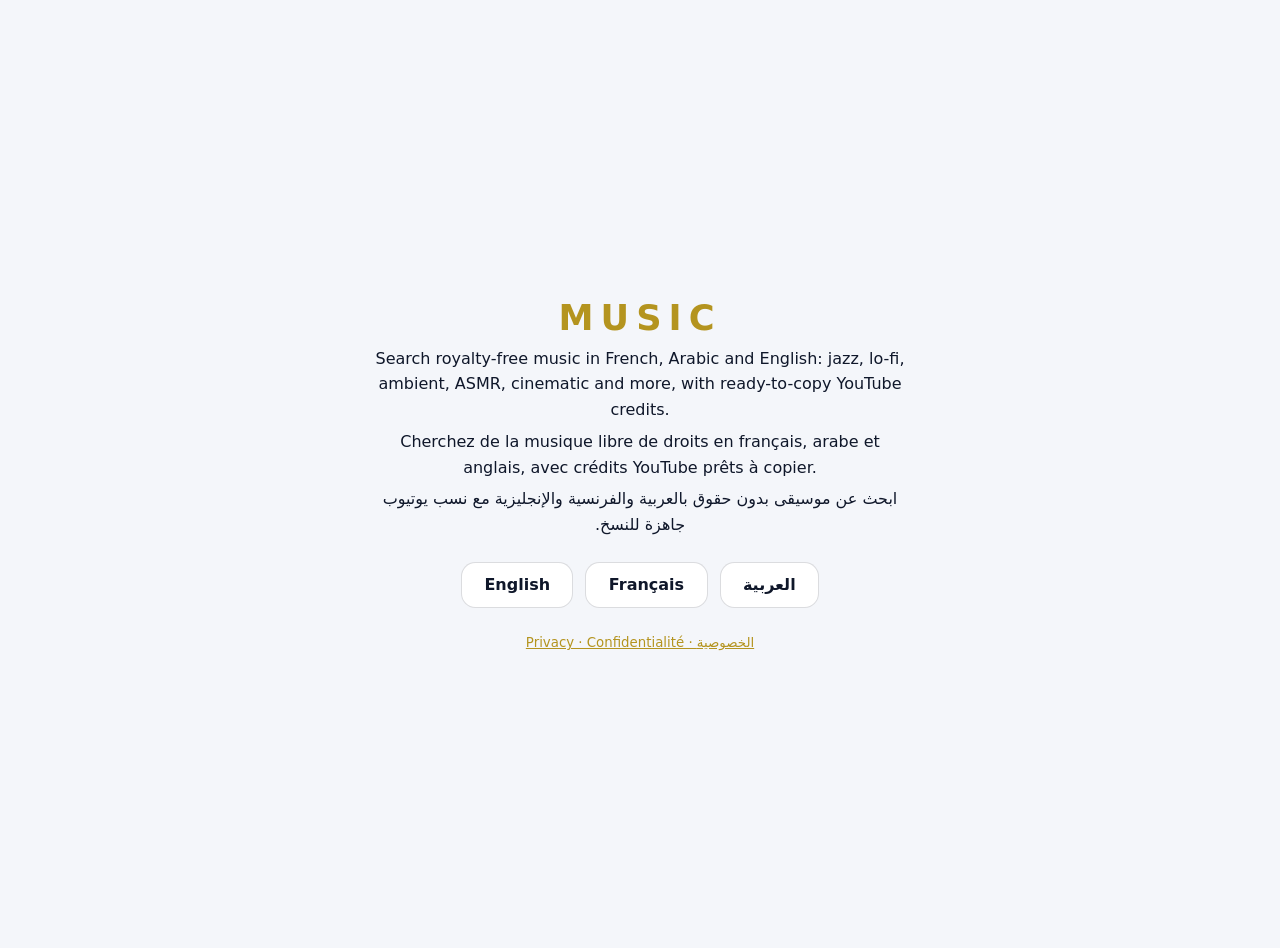
==== commit 8ebe7e82: "Add files via upload" ====
--- a/index.html
+++ b/index.html
@@ -15,11 +15,15 @@
 <meta property="og:title" content="Music — Royalty-free music hub">
 <meta property="og:url" content="https://haykellaouiti-collab.github.io/music/">
 <script>
-/* Redirige vers la langue mémorisée ou celle du navigateur ; la page reste utilisable sans JavaScript. */
+/* Redirige vers la langue mémorisée ou celle du navigateur,
+   mais SEULEMENT si la page de cette langue existe (évite le 404). */
 (function(){try{
   var l=localStorage.getItem("music_hub_ui");
   if(l!=="fr"&&l!=="en"&&l!=="ar"){l=(navigator.language||"en").slice(0,2).toLowerCase();if(l!=="fr"&&l!=="ar")l="en"}
-  location.replace("./"+l+"/"+location.hash);
+  var target="./"+l+"/index.html";
+  fetch(target,{method:"HEAD",cache:"no-store"}).then(function(r){
+    if(r.ok){location.replace("./"+l+"/"+location.hash);}
+  }).catch(function(){});
 }catch(e){}})();
 </script>
 <style>
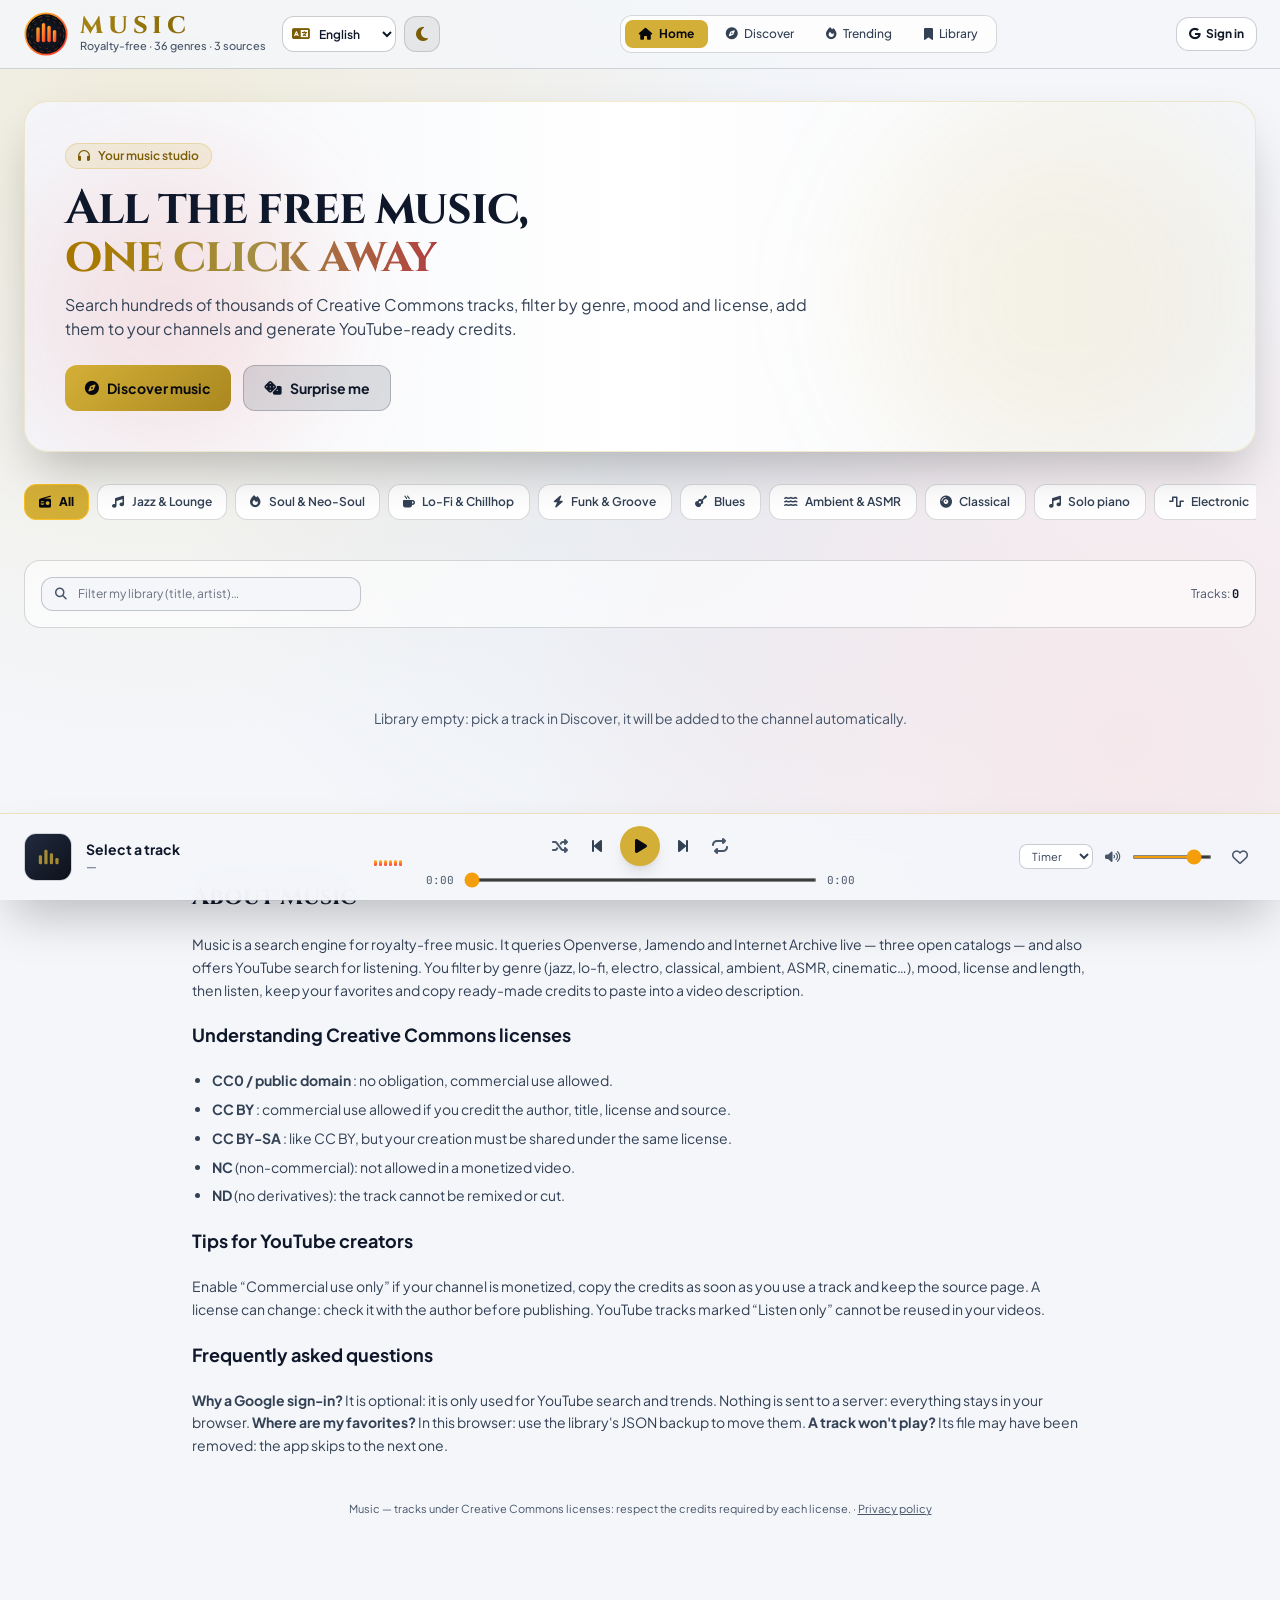
==== commit 740d1c17: "Add files via upload" ====
--- a/index.html
+++ b/index.html
@@ -4,26 +4,22 @@
 <meta charset="UTF-8">
 <meta name="viewport" content="width=device-width, initial-scale=1.0">
 <meta name="google-adsense-account" content="ca-pub-3266873353292561">
-<title>Music — Royalty-free music hub · Musique libre de droits · موسيقى بدون حقوق</title>
-<meta name="description" content="Music: search royalty-free music in French, Arabic and English. Musique libre de droits en français, arabe et anglais. موسيقى بدون حقوق بالعربية والفرنسية والإنجليزية.">
+<title>Music &#8212; Royalty-free music hub &#183; Musique libre de droits &#183; &#1605;&#1608;&#1587;&#1610;&#1602;&#1609; &#1576;&#1583;&#1608;&#1606; &#1581;&#1602;&#1608;&#1602;</title>
+<meta name="description" content="Music: search royalty-free music in French, Arabic and English. Musique libre de droits en fran&#231;ais, arabe et anglais. &#1605;&#1608;&#1587;&#1610;&#1602;&#1609; &#1576;&#1583;&#1608;&#1606; &#1581;&#1602;&#1608;&#1602; &#1576;&#1575;&#1604;&#1593;&#1585;&#1576;&#1610;&#1577; &#1608;&#1575;&#1604;&#1601;&#1585;&#1606;&#1587;&#1610;&#1577; &#1608;&#1575;&#1604;&#1573;&#1606;&#1580;&#1604;&#1610;&#1586;&#1610;&#1577;.">
 <link rel="canonical" href="https://haykellaouiti-collab.github.io/music/">
 <link rel="alternate" hreflang="fr" href="https://haykellaouiti-collab.github.io/music/fr/">
 <link rel="alternate" hreflang="en" href="https://haykellaouiti-collab.github.io/music/en/">
 <link rel="alternate" hreflang="ar" href="https://haykellaouiti-collab.github.io/music/ar/">
 <link rel="alternate" hreflang="x-default" href="https://haykellaouiti-collab.github.io/music/">
 <meta property="og:type" content="website">
-<meta property="og:title" content="Music — Royalty-free music hub">
+<meta property="og:title" content="Music &#8212; Royalty-free music hub">
 <meta property="og:url" content="https://haykellaouiti-collab.github.io/music/">
 <script>
-/* Redirige vers la langue mémorisée ou celle du navigateur,
-   mais SEULEMENT si la page de cette langue existe (évite le 404). */
+/* Redirige vers la langue m\u00e9moris\u00e9e ou celle du navigateur ; la page reste utilisable sans JavaScript. */
 (function(){try{
   var l=localStorage.getItem("music_hub_ui");
   if(l!=="fr"&&l!=="en"&&l!=="ar"){l=(navigator.language||"en").slice(0,2).toLowerCase();if(l!=="fr"&&l!=="ar")l="en"}
-  var target="./"+l+"/index.html";
-  fetch(target,{method:"HEAD",cache:"no-store"}).then(function(r){
-    if(r.ok){location.replace("./"+l+"/"+location.hash);}
-  }).catch(function(){});
+  location.replace("./"+l+"/"+location.hash);
 }catch(e){}})();
 </script>
 <style>
@@ -43,14 +39,14 @@
 <main>
   <h1>MUSIC</h1>
   <p lang="en">Search royalty-free music in French, Arabic and English: jazz, lo-fi, ambient, ASMR, cinematic and more, with ready-to-copy YouTube credits.</p>
-  <p lang="fr">Cherchez de la musique libre de droits en français, arabe et anglais, avec crédits YouTube prêts à copier.</p>
-  <p lang="ar" dir="rtl">ابحث عن موسيقى بدون حقوق بالعربية والفرنسية والإنجليزية مع نسب يوتيوب جاهزة للنسخ.</p>
-  <nav aria-label="Language / Langue / اللغة">
+  <p lang="fr">Cherchez de la musique libre de droits en fran&#231;ais, arabe et anglais, avec cr&#233;dits YouTube pr&#234;ts &#224; copier.</p>
+  <p lang="ar" dir="rtl">&#1575;&#1576;&#1581;&#1579; &#1593;&#1606; &#1605;&#1608;&#1587;&#1610;&#1602;&#1609; &#1576;&#1583;&#1608;&#1606; &#1581;&#1602;&#1608;&#1602; &#1576;&#1575;&#1604;&#1593;&#1585;&#1576;&#1610;&#1577; &#1608;&#1575;&#1604;&#1601;&#1585;&#1606;&#1587;&#1610;&#1577; &#1608;&#1575;&#1604;&#1573;&#1606;&#1580;&#1604;&#1610;&#1586;&#1610;&#1577; &#1605;&#1593; &#1606;&#1587;&#1576; &#1610;&#1608;&#1578;&#1610;&#1608;&#1576; &#1580;&#1575;&#1607;&#1586;&#1577; &#1604;&#1604;&#1606;&#1587;&#1582;.</p>
+  <nav aria-label="Language / Langue / &#1575;&#1604;&#1604;&#1594;&#1577;">
     <a class="b" href="en/" hreflang="en" lang="en">English</a>
-    <a class="b" href="fr/" hreflang="fr" lang="fr">Français</a>
-    <a class="b" href="ar/" hreflang="ar" lang="ar" dir="rtl">العربية</a>
+    <a class="b" href="fr/" hreflang="fr" lang="fr">Fran&#231;ais</a>
+    <a class="b" href="ar/" hreflang="ar" lang="ar" dir="rtl">&#1575;&#1604;&#1593;&#1585;&#1576;&#1610;&#1577;</a>
   </nav>
-  <small><a href="privacy.html">Privacy · Confidentialité · الخصوصية</a></small>
+  <small><a href="privacy.html">Privacy &#183; Confidentialit&#233; &#183; &#1575;&#1604;&#1582;&#1589;&#1608;&#1589;&#1610;&#1577;</a></small>
 </main>
 </body>
 </html>
